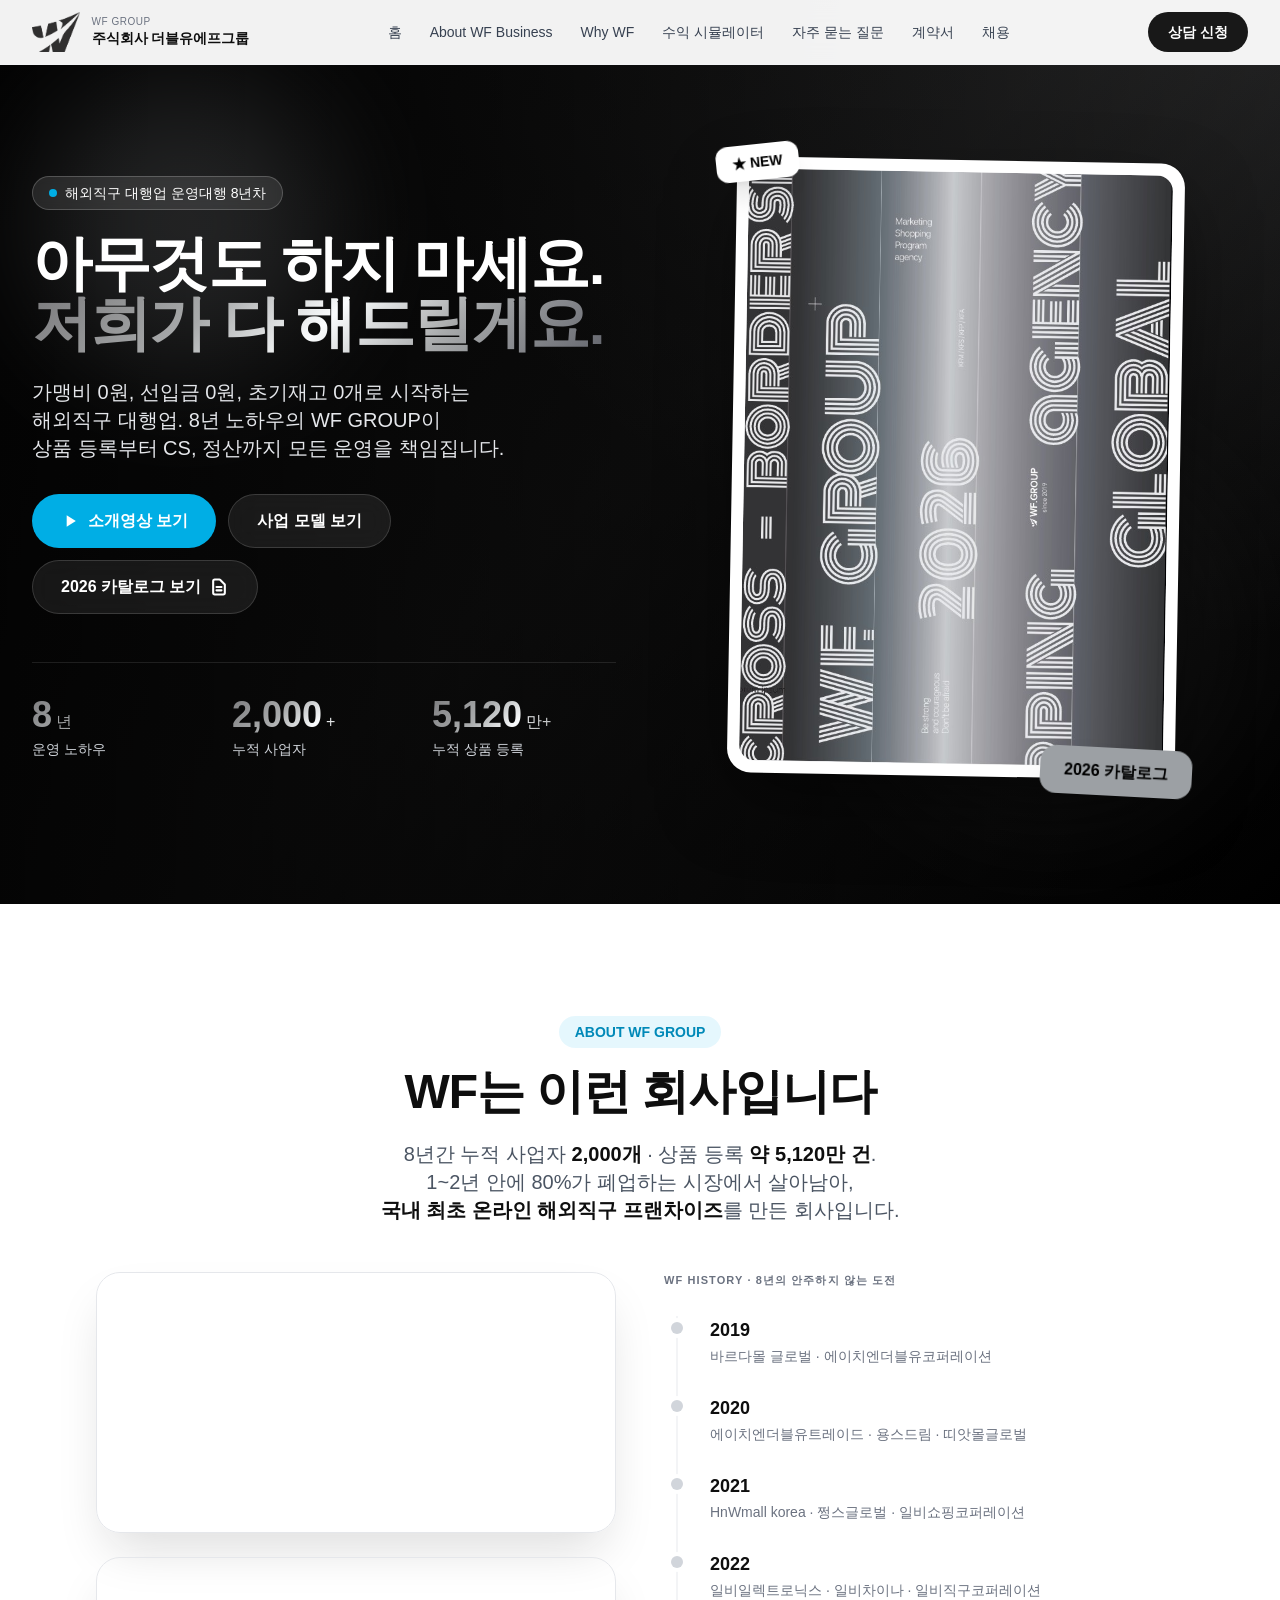
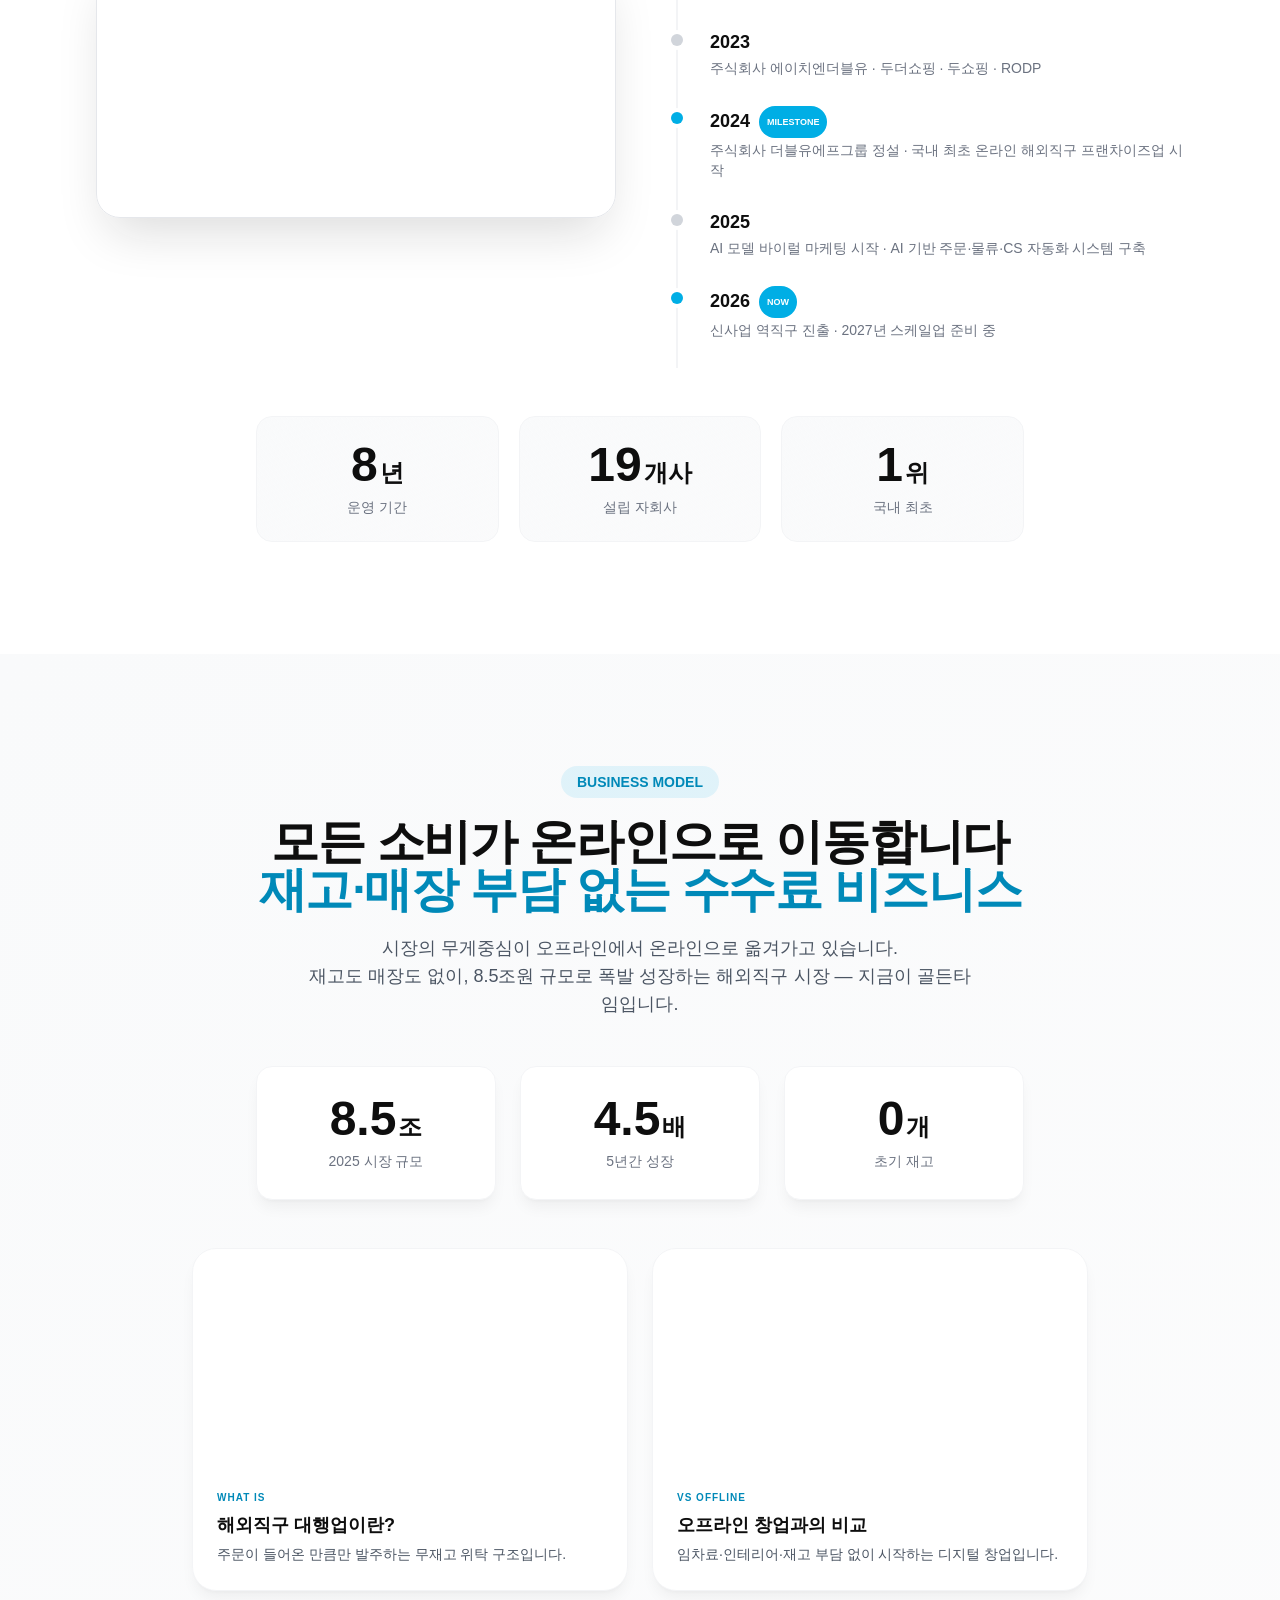
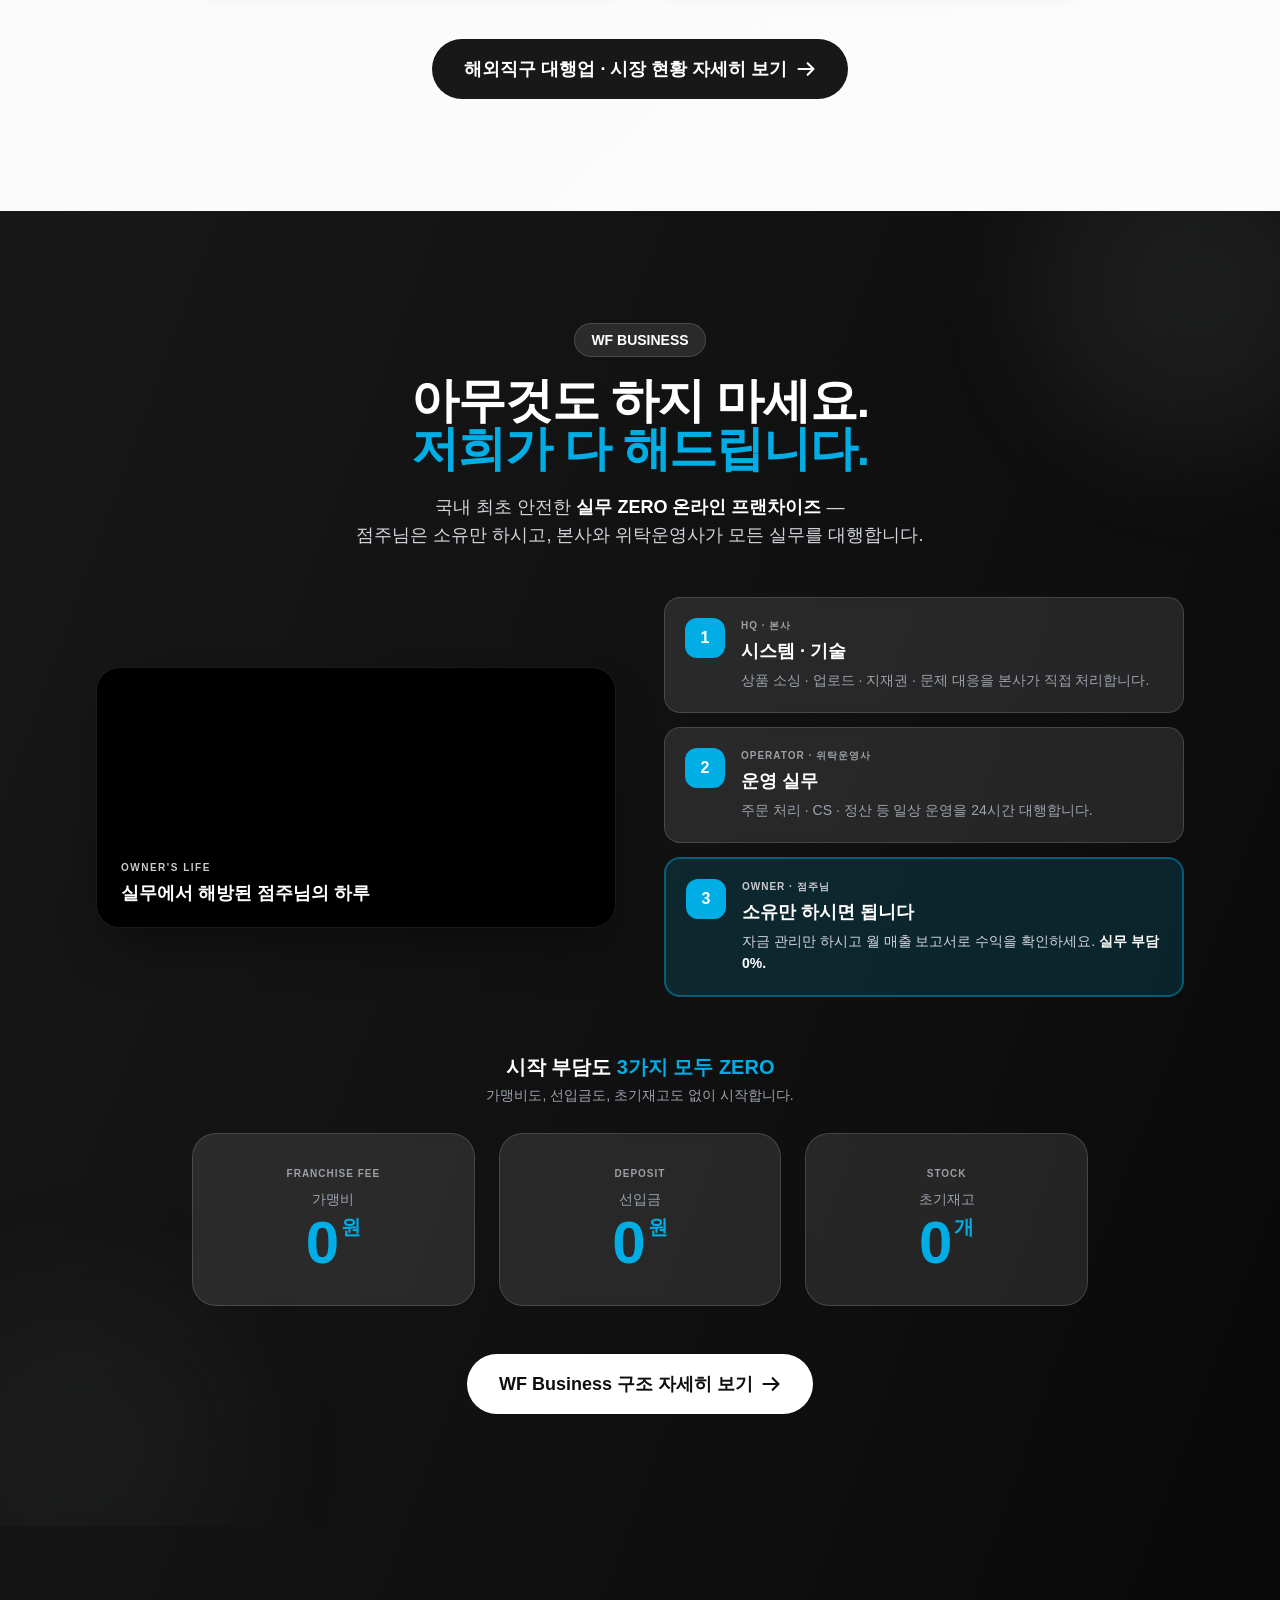
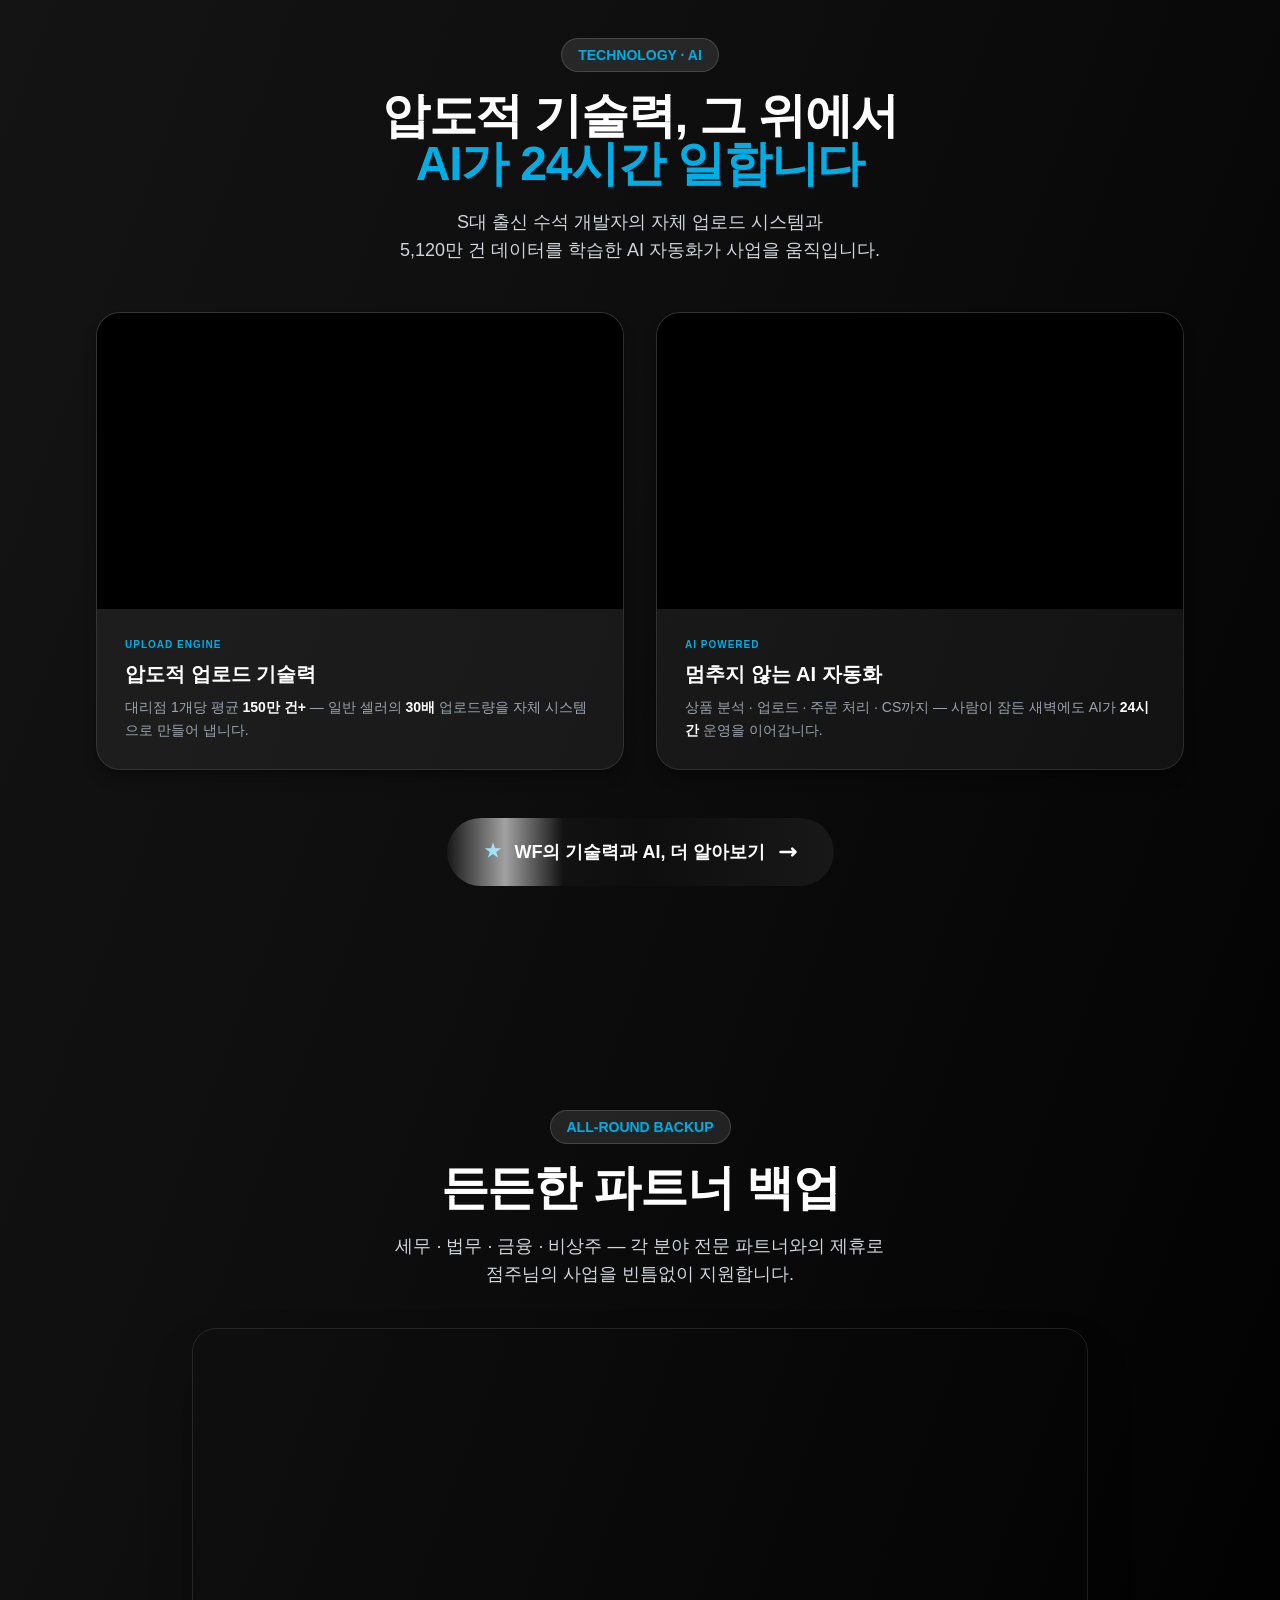
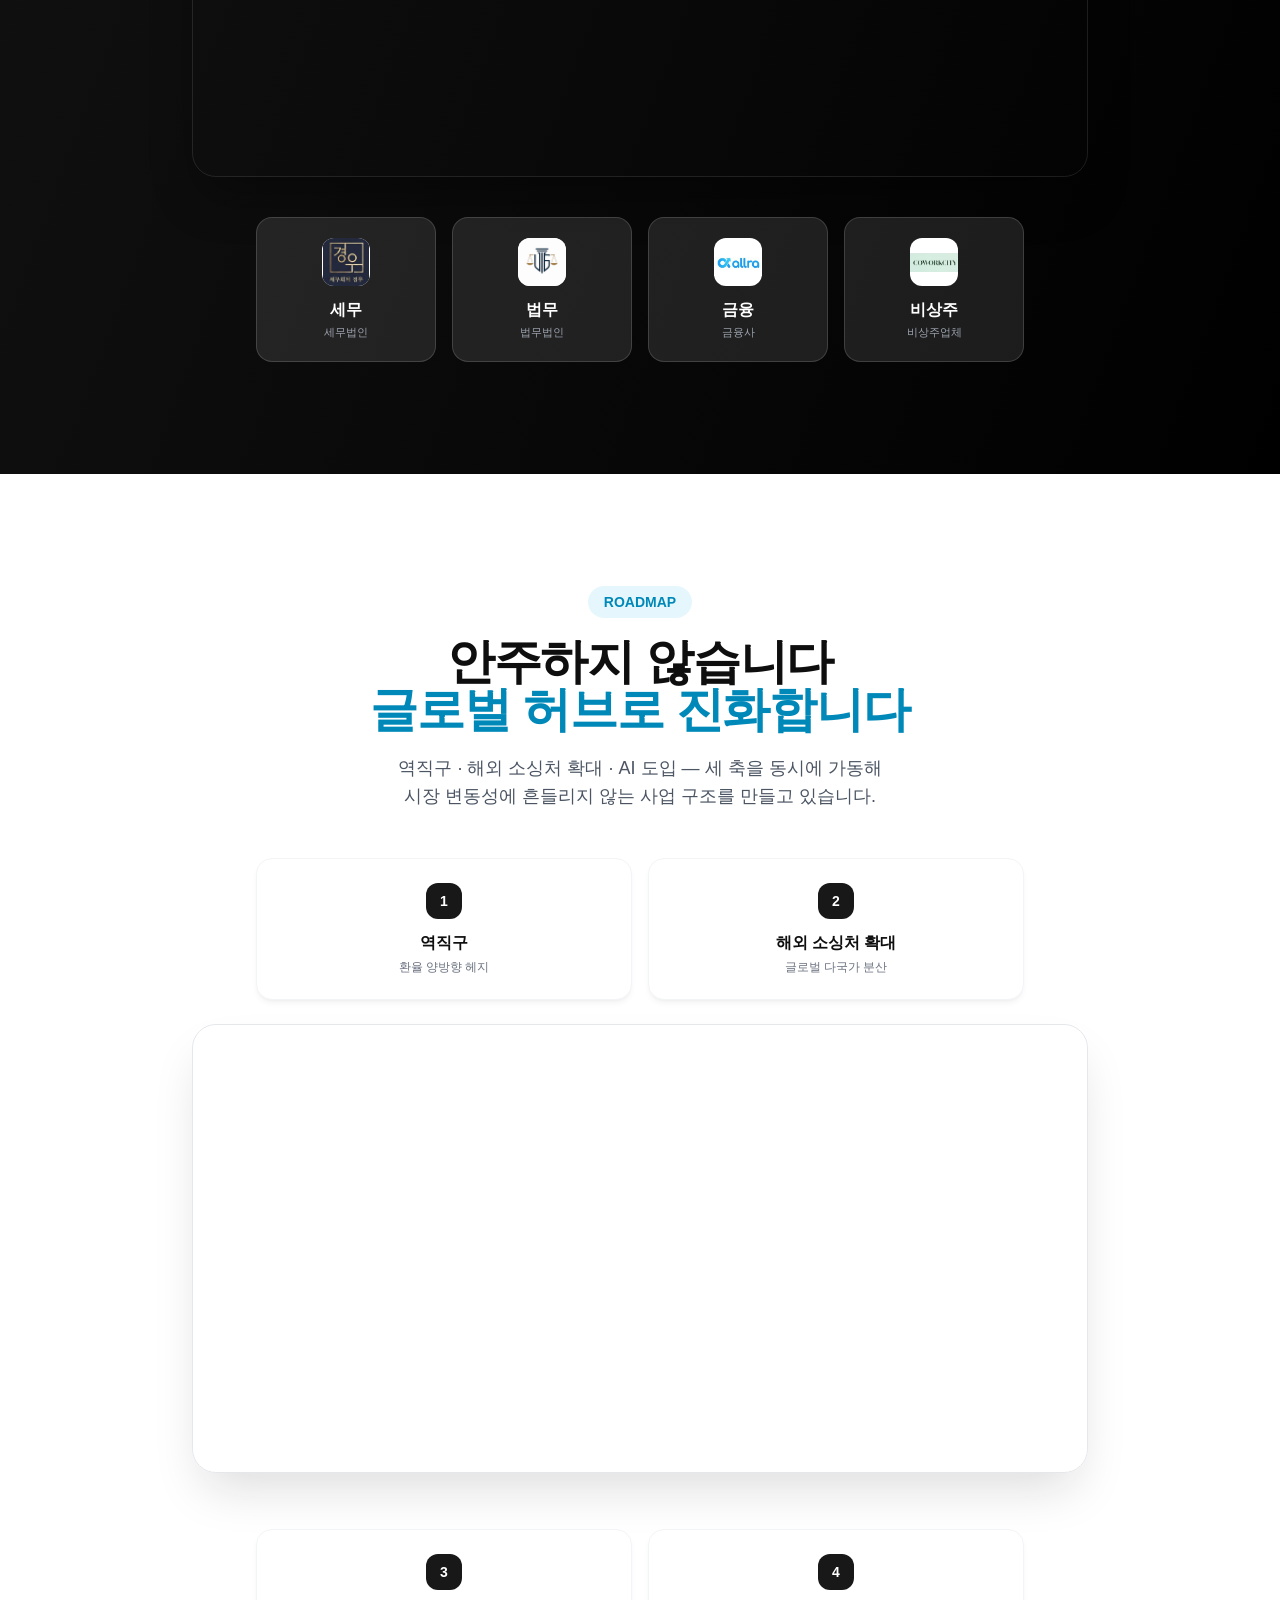
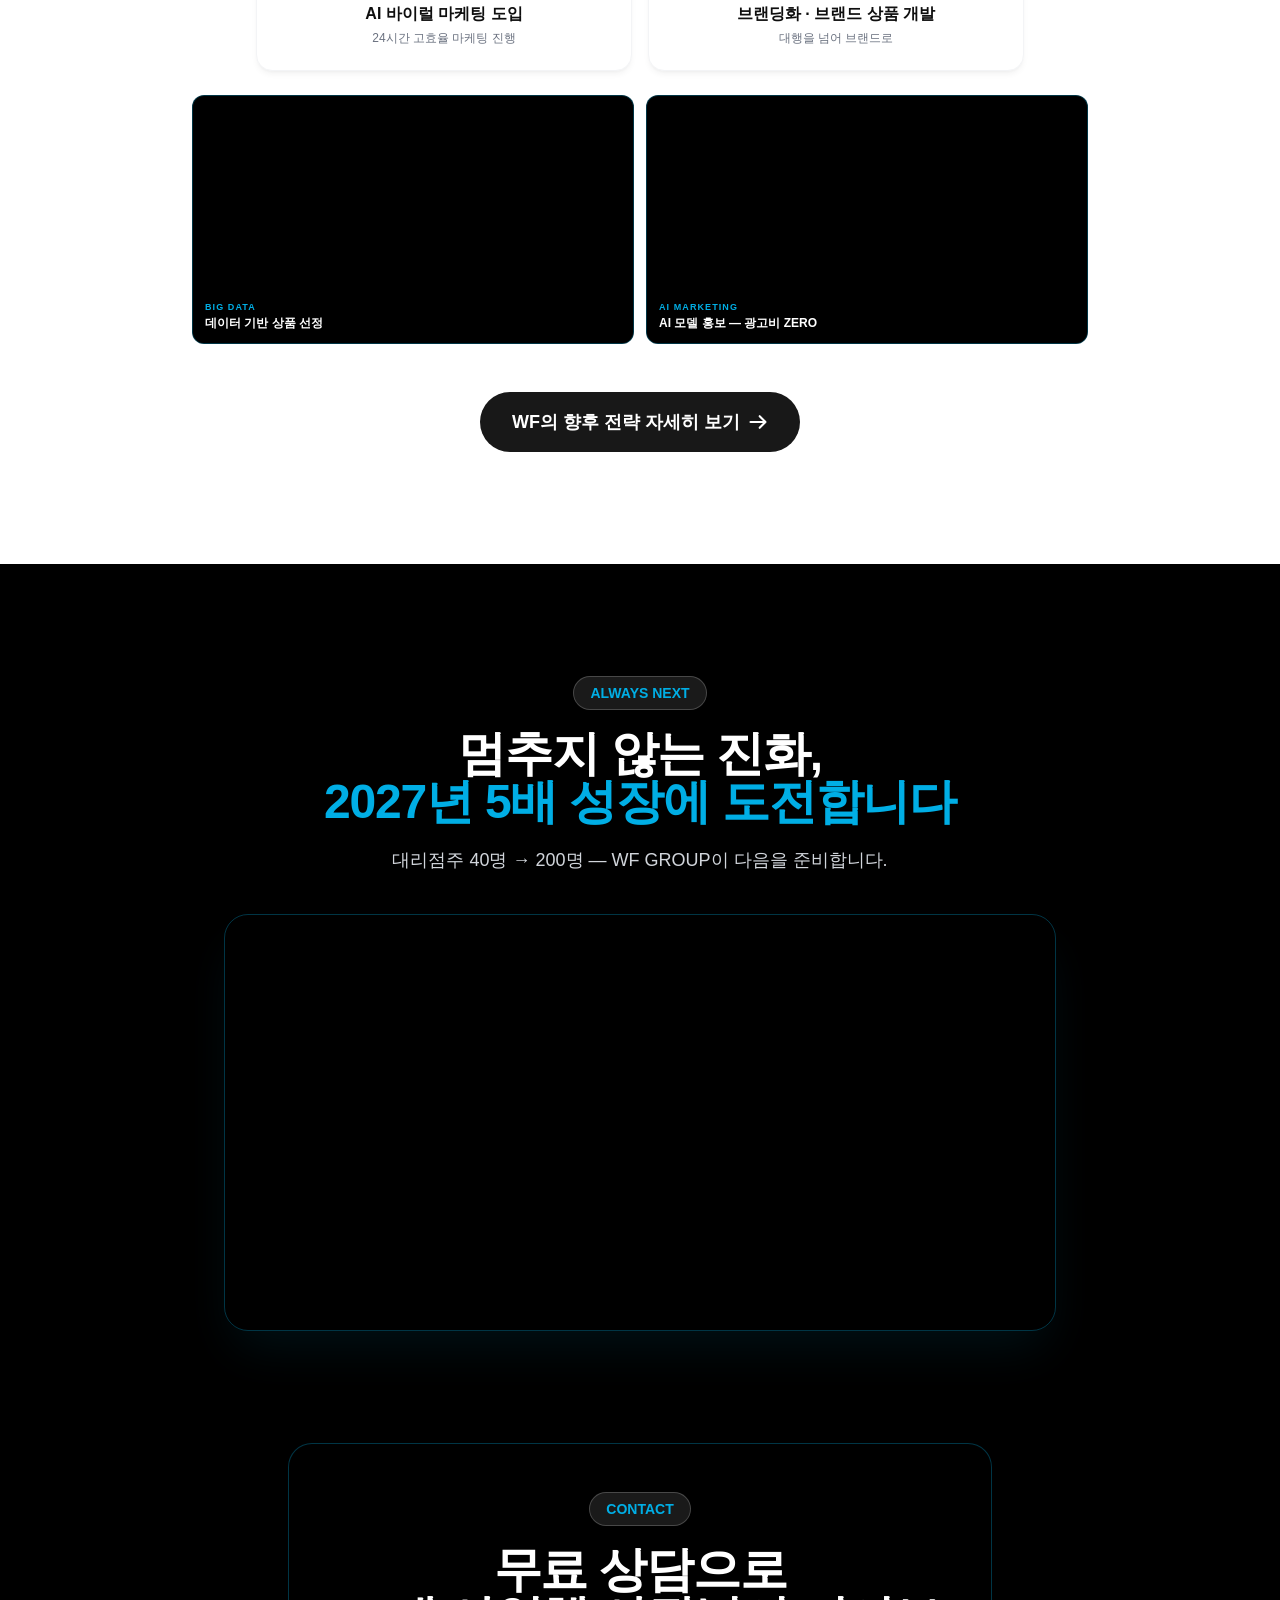
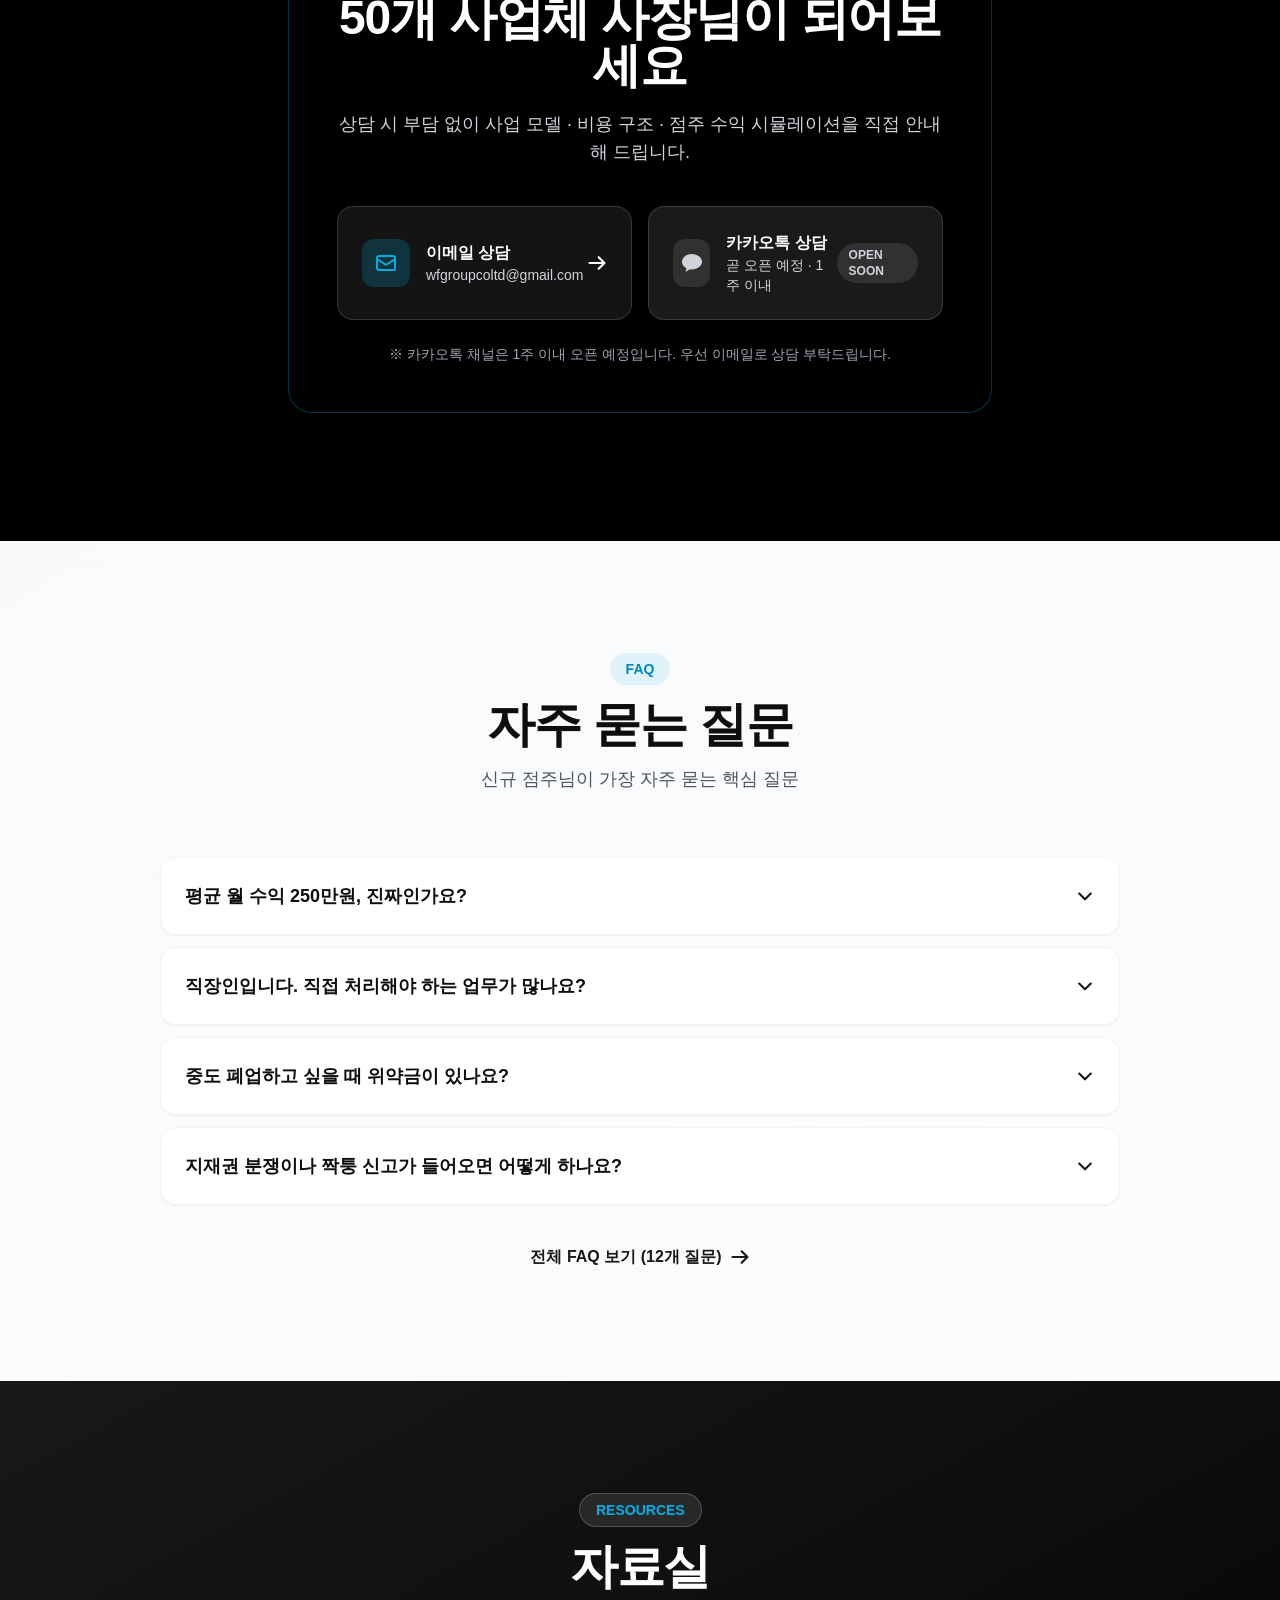
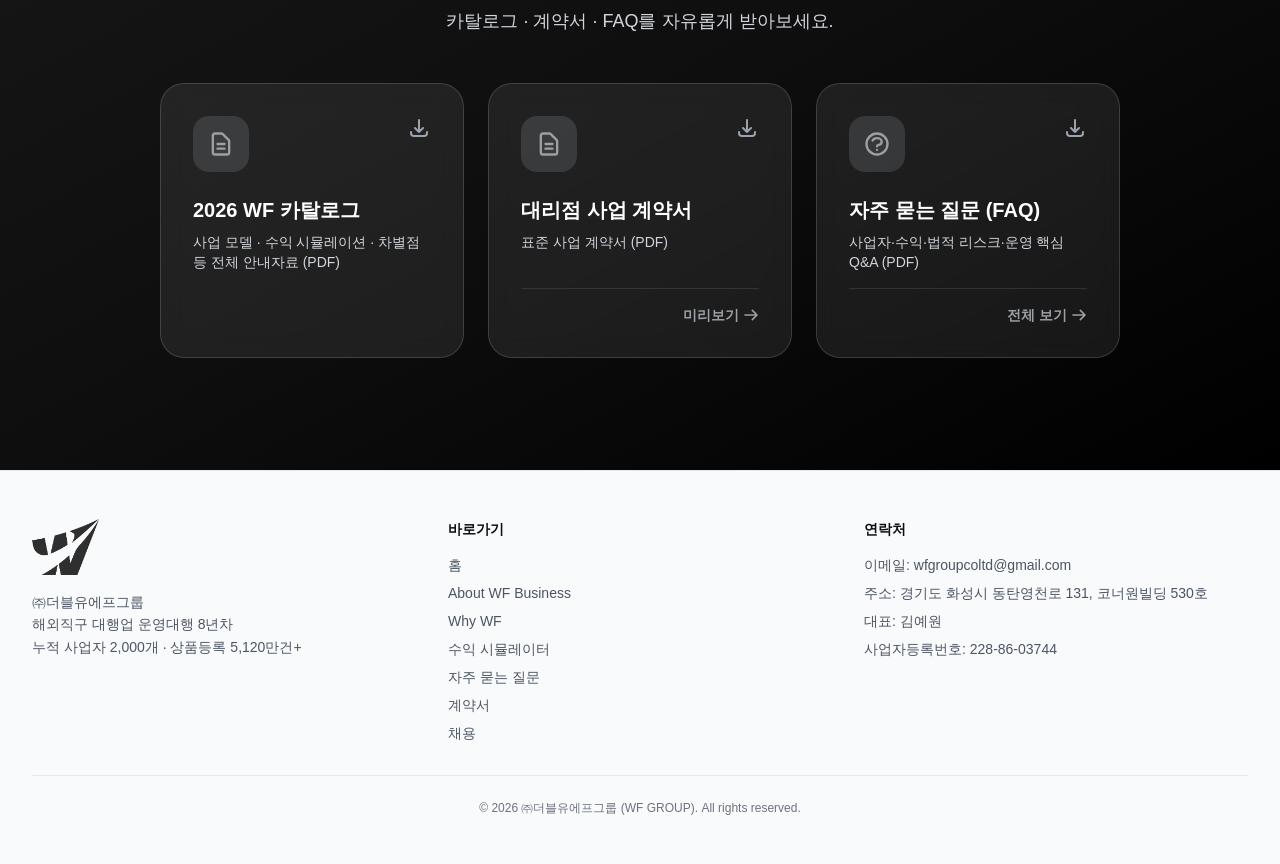
==== index.html @ 52502551 "123 1234551325" ====
<!DOCTYPE html>
<html lang="ko">
<head>
<meta charset="UTF-8" />
<meta name="viewport" content="width=device-width, initial-scale=1.0" />
<title>WF GROUP · 해외직구 대행업 운영대행 8년차</title>
<meta name="description" content="가맹비 0원, 선입금 0원으로 시작하는 50개 사업체 해외직구대행. 8년 노하우의 WF GROUP에서 모든 운영을 책임집니다." />
<link rel="icon" type="image/png" href="./assets/images/wf-symbol.png" />

<link rel="stylesheet" as="style" crossorigin href="https://cdn.jsdelivr.net/gh/orioncactus/pretendard@v1.3.9/dist/web/variable/pretendardvariable-dynamic-subset.min.css" />
<link rel="stylesheet" href="./assets/css/tw.css" />
<style>
  html { scroll-behavior: smooth; }
  body { font-family: 'Pretendard Variable', Pretendard, sans-serif; -webkit-font-smoothing: antialiased; }
  .hero-bg {
    background:
      radial-gradient(ellipse at top right, rgba(199, 201, 205, 0.15) 0%, transparent 50%),
      radial-gradient(ellipse at bottom left, rgba(48, 47, 47, 0.25) 0%, transparent 60%),
      linear-gradient(135deg, #0E0E0E 0%, #181818 50%, #000000 100%);
  }
  .gradient-text {
    background: linear-gradient(135deg,#7B7B7D 0%,#A8AAAB 30%,#FAFCFD 50%,#A8AAAB 70%,#5F6169 100%);
    -webkit-background-clip: text;
    -webkit-text-fill-color: transparent;
    background-clip: text;
  }
  .glass {
    background: rgba(255, 255, 255, 0.08);
    backdrop-filter: blur(12px);
    border: 1px solid rgba(255, 255, 255, 0.15);
  }
  .scroll-fade { opacity: 0; transform: translateY(30px); transition: all 0.8s ease-out; }
  .scroll-fade.visible { opacity: 1; transform: translateY(0); }
  .catalog-img {
    box-shadow: 0 20px 60px -15px rgba(0, 0, 0, 0.3);
    transition: transform 0.4s cubic-bezier(0.4, 0, 0.2, 1), box-shadow 0.4s ease;
  }
  .catalog-img:hover {
    transform: scale(1.03);
    box-shadow: 0 30px 80px -15px rgba(0, 0, 0, 0.45);
  }
  /* 일반 section 안 img 호버 확대 + 클릭 가능 표시 */
  section img:not(.no-zoom) {
    transition: transform 0.4s cubic-bezier(0.4, 0, 0.2, 1);
    cursor: zoom-in;
  }
  section img:not(.no-zoom):hover {
    transform: scale(1.04);
  }
  /* 2026 포인트 펄스 애니메이션 */
  @keyframes pulse-ring {
    0% { r: 14; stroke-opacity: 0.8; }
    100% { r: 38; stroke-opacity: 0; }
  }
  @keyframes pulse-dot {
    0%, 100% { opacity: 1; transform-origin: 788px 29px; }
    50% { opacity: 0.4; }
  }
  .pulse-ring { animation: pulse-ring 2s ease-out infinite; }
  .pulse-dot { animation: pulse-dot 1.6s ease-in-out infinite; transform-origin: center; transform-box: fill-box; }
  /* 펄스 글로우 효과 */
  @keyframes glow-pulse {
    0%, 100% { filter: drop-shadow(0 0 6px rgba(199, 201, 205, 0.6)); }
    50% { filter: drop-shadow(0 0 16px rgba(199, 201, 205, 1)); }
  }
  .pulse-glow { animation: glow-pulse 2s ease-in-out infinite; }
  /* CTA 번쩍번쩍 효과 */
  @keyframes cta-glow {
    0%, 100% { box-shadow: 0 0 20px rgba(0, 174, 229, 0.5), 0 0 40px rgba(0, 174, 229, 0.2); }
    50% { box-shadow: 0 0 35px rgba(0, 174, 229, 0.9), 0 0 70px rgba(0, 174, 229, 0.5), 0 0 100px rgba(0, 174, 229, 0.25); }
  }
  @keyframes cta-shimmer {
    0% { transform: translateX(-150%) skewX(-20deg); }
    100% { transform: translateX(250%) skewX(-20deg); }
  }
  .cta-sparkle { animation: cta-glow 2.2s ease-in-out infinite; position: relative; overflow: hidden; }
  .cta-sparkle::before {
    content: '';
    position: absolute;
    top: 0;
    left: 0;
    width: 30%;
    height: 100%;
    background: linear-gradient(90deg, transparent, rgba(255, 255, 255, 0.6), transparent);
    animation: cta-shimmer 3s ease-in-out infinite;
    pointer-events: none;
  }
  @keyframes star-twinkle {
    0%, 100% { opacity: 0.3; transform: scale(0.7); }
    50% { opacity: 1; transform: scale(1.2); }
  }
  .star-twinkle { animation: star-twinkle 1.4s ease-in-out infinite; }
  .star-twinkle.delay-1 { animation-delay: 0.4s; }
  .star-twinkle.delay-2 { animation-delay: 0.8s; }
</style>
<noscript><style>.scroll-fade { opacity: 1 !important; transform: none !important; }</style></noscript>
</head>

<body class="bg-white text-gray-900">

<!-- ============ 헤더 ============ -->
<header class="fixed top-0 left-0 right-0 z-50 bg-white/95 backdrop-blur-md border-b border-gray-100 transition-shadow" id="site-header">
  <nav class="max-w-7xl mx-auto px-6 lg:px-8 h-16 flex items-center justify-between">
    <a href="./index.html" class="flex items-center gap-3 group">
      <img src="./assets/images/wf-symbol.png" alt="WF GROUP" class="h-10" />
      <div class="hidden sm:flex flex-col leading-tight">
        <span class="text-[10px] text-gray-500 font-medium tracking-wider">WF GROUP</span>
        <span class="font-bold text-wfblack-dark text-sm">주식회사 더블유에프그룹</span>
      </div>
    </a>
    <ul class="hidden md:flex items-center gap-7 text-sm font-medium text-gray-700">
      <li><a href="./index.html" class="hover:text-wfblack transition-colors">홈</a></li>
      <li><a href="./business.html" class="hover:text-wfblack transition-colors">About WF Business</a></li>
      <li><a href="./strengths.html" class="hover:text-wfblack transition-colors">Why WF</a></li>
      <li><a href="./simulator.html" class="hover:text-wfblack transition-colors">수익 시뮬레이터</a></li>
          <li><a href="./faq.html" class="hover:text-wfblack transition-colors">자주 묻는 질문</a></li>
      <li><a href="./contract.html" class="hover:text-wfblack transition-colors">계약서</a></li>
      <li><a href="./careers.html" class="hover:text-wfblack">채용</a></li>
    </ul>
    <a href="#contact" class="hidden md:inline-flex items-center gap-2 bg-wfblack hover:bg-wfblack-dark text-white text-sm font-semibold px-5 py-2.5 rounded-full transition-all hover:shadow-lg hover:shadow-wfblack/30">상담 신청</a>
    <button class="md:hidden text-wfblack-dark" id="mobile-menu-btn" aria-label="메뉴">
      <svg class="w-6 h-6" fill="none" viewBox="0 0 24 24" stroke="currentColor" stroke-width="2"><path stroke-linecap="round" stroke-linejoin="round" d="M4 6h16M4 12h16M4 18h16"/></svg>
    </button>
  </nav>
  <div id="mobile-menu" class="hidden md:hidden bg-white border-t border-gray-100">
    <ul class="px-6 py-4 space-y-3 text-sm font-medium text-gray-700">
      <li><a href="./index.html" class="block py-2">홈</a></li>
      <li><a href="./business.html" class="block py-2">About WF Business</a></li>
      <li><a href="./strengths.html" class="block py-2">Why WF</a></li>
      <li><a href="./simulator.html" class="block py-2">수익 시뮬레이터</a></li>
          <li><a href="./faq.html" class="block py-2">자주 묻는 질문</a></li>
      <li><a href="./contract.html" class="block py-2">계약서</a></li>
      <li><a href="./careers.html" class="block py-2">채용</a></li>
      <li><a href="#contact" class="block py-2 text-wfblack font-semibold">상담 신청 →</a></li>
    </ul>
  </div>
</header>

<!-- ============ 라이트박스 (이미지 확대 모달) ============ -->
<div id="lightbox" class="hidden fixed inset-0 z-[100] bg-black/90 backdrop-blur-sm flex items-center justify-center p-4 cursor-zoom-out" aria-hidden="true">
  <button class="absolute top-6 right-6 text-white hover:text-wfsilver transition-colors p-2" aria-label="닫기" id="lightbox-close">
    <svg class="w-10 h-10" fill="none" viewBox="0 0 24 24" stroke="currentColor" stroke-width="2"><path stroke-linecap="round" stroke-linejoin="round" d="M6 18L18 6M6 6l12 12"/></svg>
  </button>
  <img id="lightbox-img" src="" alt="확대 이미지" class="max-w-full max-h-full rounded-2xl shadow-2xl object-contain cursor-default" onclick="event.stopPropagation();" />
  <p class="absolute bottom-6 left-1/2 -translate-x-1/2 text-white/60 text-sm">ESC 또는 빈 영역 클릭으로 닫기</p>
</div>

<!-- ============ 소개영상 모달 ============ -->
<div id="video-modal" class="hidden fixed inset-0 z-[110] bg-black/95 backdrop-blur-sm flex items-center justify-center p-4" aria-hidden="true">
  <button class="absolute top-6 right-6 text-white hover:text-wfcyan transition-colors p-2 z-10" aria-label="닫기" onclick="closeVideo()">
    <svg class="w-10 h-10" fill="none" viewBox="0 0 24 24" stroke="currentColor" stroke-width="2"><path stroke-linecap="round" stroke-linejoin="round" d="M6 18L18 6M6 6l12 12"/></svg>
  </button>
  <div class="w-full max-w-5xl">
    <video id="full-video" src="./assets/videos/wf-full.mp4" controls playsinline class="w-full rounded-2xl shadow-2xl bg-black"></video>
  </div>
</div>

<!-- ============ HERO ============ -->
<section class="hero-bg relative overflow-hidden pt-32 pb-20 lg:pt-40 lg:pb-32">
  <video src="./assets/videos/hero-loop.mp4" autoplay muted loop playsinline class="absolute inset-0 w-full h-full object-cover opacity-45"></video>
  <div class="absolute inset-0 bg-gradient-to-r from-black/85 via-black/55 to-black/25"></div>
  <div class="absolute inset-0 opacity-20">
    <div class="absolute top-20 left-10 w-72 h-72 bg-wfsilver rounded-full mix-blend-screen filter blur-3xl animate-pulse"></div>
    <div class="absolute bottom-20 right-10 w-96 h-96 bg-wfblack-light rounded-full mix-blend-screen filter blur-3xl animate-pulse" style="animation-delay: 2s;"></div>
  </div>
  <div class="relative max-w-7xl mx-auto px-6 lg:px-8 grid lg:grid-cols-2 gap-12 items-center">
    <div class="text-white">
      <div class="inline-flex items-center gap-2 bg-white/10 border border-white/20 backdrop-blur-sm rounded-full px-4 py-1.5 text-sm font-medium mb-6">
        <span class="w-2 h-2 bg-wfcyan rounded-full animate-pulse"></span>
        해외직구 대행업 운영대행 8년차
      </div>
      <h1 class="text-4xl sm:text-5xl lg:text-6xl font-extrabold leading-tight tracking-tight mb-6">
        <span class="block">아무것도 하지 마세요.</span>
        <span class="block gradient-text">저희가 다 해드릴게요.</span>
      </h1>
      <p class="text-lg lg:text-xl text-gray-200 leading-relaxed mb-8 max-w-xl">
        가맹비 0원, 선입금 0원, 초기재고 0개로 시작하는<br class="hidden sm:block" />
        해외직구 대행업. 8년 노하우의 WF GROUP이<br class="hidden sm:block" />
        상품 등록부터 CS, 정산까지 모든 운영을 책임집니다.
      </p>
      <div class="flex flex-wrap gap-3">
        <button type="button" onclick="openVideo()" class="inline-flex items-center gap-2 bg-wfcyan hover:bg-wfcyan-light text-white font-semibold px-7 py-3.5 rounded-full transition-all hover:shadow-xl hover:shadow-wfcyan/40 hover:-translate-y-0.5">
          <svg class="w-5 h-5" fill="currentColor" viewBox="0 0 24 24"><path d="M8 5v14l11-7z"/></svg>
          소개영상 보기
        </button>
        <a href="./business.html" class="inline-flex items-center gap-2 glass hover:bg-white/15 text-white font-semibold px-7 py-3.5 rounded-full transition-all">
          사업 모델 보기
        </a>
        <a href="./assets/files/WF-Catalog.pdf" target="_blank" rel="noopener" class="inline-flex items-center gap-2 glass hover:bg-white/15 text-white font-semibold px-7 py-3.5 rounded-full transition-all">
          2026 카탈로그 보기
          <svg class="w-5 h-5" fill="none" viewBox="0 0 24 24" stroke="currentColor" stroke-width="2.5"><path stroke-linecap="round" stroke-linejoin="round" d="M9 12h6m-6 4h6m2 5H7a2 2 0 01-2-2V5a2 2 0 012-2h5.586a1 1 0 01.707.293l5.414 5.414a1 1 0 01.293.707V19a2 2 0 01-2 2z"/></svg>
        </a>
      </div>
      <div class="grid grid-cols-3 gap-4 mt-12 pt-8 border-t border-white/10">
        <div>
          <div class="text-3xl lg:text-4xl font-extrabold gradient-text">8<span class="text-base font-medium text-gray-300 ml-1">년</span></div>
          <div class="text-sm text-gray-300 mt-1">운영 노하우</div>
        </div>
        <div>
          <div class="text-3xl lg:text-4xl font-extrabold gradient-text">2,000<span class="text-base font-medium text-gray-300 ml-1">+</span></div>
          <div class="text-sm text-gray-300 mt-1">누적 사업자</div>
        </div>
        <div>
          <div class="text-3xl lg:text-4xl font-extrabold gradient-text">5,120<span class="text-base font-medium text-gray-300 ml-1">만+</span></div>
          <div class="text-sm text-gray-300 mt-1">누적 상품 등록</div>
        </div>
      </div>
    </div>
    <div class="hidden lg:block">
      <div class="relative max-w-md mx-auto">
        <a href="./assets/files/WF-Catalog.pdf" download class="block bg-white rounded-3xl p-3 shadow-[0_30px_80px_-15px_rgba(0,0,0,0.6)] rotate-1 hover:rotate-0 transition-transform duration-500 group/cat">
          <img src="./assets/images/wf-cover.jpg" alt="WF GROUP 2026 카탈로그" class="no-zoom w-full rounded-2xl block" />
          <div class="absolute inset-3 rounded-2xl bg-wfblack/0 group-hover/cat:bg-wfblack/55 transition-all flex items-center justify-center opacity-0 group-hover/cat:opacity-100">
            <span class="inline-flex items-center gap-2 bg-wfcyan text-white font-bold px-5 py-3 rounded-full text-sm shadow-xl">
              <svg class="w-5 h-5" fill="none" viewBox="0 0 24 24" stroke="currentColor" stroke-width="2.5"><path stroke-linecap="round" stroke-linejoin="round" d="M4 16v1a3 3 0 003 3h10a3 3 0 003-3v-1m-4-4l-4 4m0 0l-4-4m4 4V4"/></svg>
              카탈로그 다운로드
            </span>
          </div>
        </a>
        <div class="absolute -bottom-5 -right-3 bg-wfsilver text-wfblack-darker px-6 py-3 rounded-2xl font-bold shadow-2xl rotate-3 z-10 pointer-events-none">2026 카탈로그</div>
        <div class="absolute -top-4 -left-4 bg-white text-wfblack-darker px-4 py-2 rounded-xl font-semibold text-sm shadow-xl -rotate-6 z-10">★ NEW</div>
      </div>
    </div>
  </div>
</section>


<!-- ============ WF는? (회사 요약) ============ -->
<section class="py-20 lg:py-28 bg-white">
  <div class="max-w-6xl mx-auto px-6 lg:px-8 text-center">
    <div class="scroll-fade">
      <div class="inline-block bg-wfcyan/10 text-wfcyan-dark font-semibold text-sm px-4 py-1.5 rounded-full mb-5">ABOUT WF GROUP</div>
      <h2 class="text-3xl lg:text-5xl font-extrabold text-wfblack-dark tracking-tight mb-6 leading-tight">WF는 이런 회사입니다</h2>
      <p class="text-gray-600 text-base lg:text-xl leading-relaxed max-w-3xl mx-auto mb-12">
        8년간 누적 사업자 <strong class="text-wfblack-dark">2,000개</strong> · 상품 등록 <strong class="text-wfblack-dark">약 5,120만 건</strong>.<br class="hidden sm:block"/>
        1~2년 안에 80%가 폐업하는 시장에서 살아남아,<br class="hidden sm:block"/>
        <strong class="text-wfblack-dark">국내 최초 온라인 해외직구 프랜차이즈</strong>를 만든 회사입니다.
      </p>
    </div>
    <div class="grid lg:grid-cols-2 gap-8 lg:gap-12 items-start mb-12">
      <div class="space-y-6 scroll-fade lg:sticky lg:top-24">
        <div class="rounded-3xl overflow-hidden border border-gray-200 shadow-2xl shadow-wfblack/15">
          <video src="./assets/videos/first-korea.mp4" autoplay muted loop playsinline class="w-full"></video>
        </div>
        <div class="rounded-3xl overflow-hidden border border-gray-200 shadow-2xl shadow-wfblack/15">
          <video src="./assets/videos/knowhow8y.mp4" autoplay muted loop playsinline class="w-full"></video>
        </div>
      </div>
      <div class="text-left scroll-fade">
        <div class="text-[11px] text-gray-500 font-bold tracking-widest mb-7">WF HISTORY · 8년의 안주하지 않는 도전</div>
        <div class="relative ml-3 border-l-2 border-gray-100">
        <div class="relative pl-8 pb-7">
          <div class="absolute -left-[7px] top-1.5 w-3 h-3 rounded-full bg-gray-300 ring-4 ring-white"></div>
          <div class="font-extrabold text-wfblack-dark text-base lg:text-lg">2019</div>
          <div class="text-gray-500 text-xs lg:text-sm mt-0.5 leading-relaxed">바르다몰 글로벌 · 에이치엔더블유코퍼레이션</div>
        </div>
        <div class="relative pl-8 pb-7">
          <div class="absolute -left-[7px] top-1.5 w-3 h-3 rounded-full bg-gray-300 ring-4 ring-white"></div>
          <div class="font-extrabold text-wfblack-dark text-base lg:text-lg">2020</div>
          <div class="text-gray-500 text-xs lg:text-sm mt-0.5 leading-relaxed">에이치엔더블유트레이드 · 용스드림 · 띠앗몰글로벌</div>
        </div>
        <div class="relative pl-8 pb-7">
          <div class="absolute -left-[7px] top-1.5 w-3 h-3 rounded-full bg-gray-300 ring-4 ring-white"></div>
          <div class="font-extrabold text-wfblack-dark text-base lg:text-lg">2021</div>
          <div class="text-gray-500 text-xs lg:text-sm mt-0.5 leading-relaxed">HnWmall korea · 쩡스글로벌 · 일비쇼핑코퍼레이션</div>
        </div>
        <div class="relative pl-8 pb-7">
          <div class="absolute -left-[7px] top-1.5 w-3 h-3 rounded-full bg-gray-300 ring-4 ring-white"></div>
          <div class="font-extrabold text-wfblack-dark text-base lg:text-lg">2022</div>
          <div class="text-gray-500 text-xs lg:text-sm mt-0.5 leading-relaxed">일비일렉트로닉스 · 일비차이나 · 일비직구코퍼레이션</div>
        </div>
        <div class="relative pl-8 pb-7">
          <div class="absolute -left-[7px] top-1.5 w-3 h-3 rounded-full bg-gray-300 ring-4 ring-white"></div>
          <div class="font-extrabold text-wfblack-dark text-base lg:text-lg">2023</div>
          <div class="text-gray-500 text-xs lg:text-sm mt-0.5 leading-relaxed">주식회사 에이치엔더블유 · 두더쇼핑 · 두쇼핑 · RODP</div>
        </div>
        <div class="relative pl-8 pb-7">
          <div class="absolute -left-[7px] top-1.5 w-3 h-3 rounded-full bg-wfcyan ring-4 ring-white"></div>
          <div class="font-extrabold text-wfblack-dark text-base lg:text-lg">2024 <span class="inline-block align-middle text-[9px] font-bold text-white bg-wfcyan rounded-full px-2 py-0.5 ml-1">MILESTONE</span></div>
          <div class="text-gray-500 text-xs lg:text-sm mt-0.5 leading-relaxed">주식회사 더블유에프그룹 정설 · 국내 최초 온라인 해외직구 프랜차이즈업 시작</div>
        </div>
        <div class="relative pl-8 pb-7">
          <div class="absolute -left-[7px] top-1.5 w-3 h-3 rounded-full bg-gray-300 ring-4 ring-white"></div>
          <div class="font-extrabold text-wfblack-dark text-base lg:text-lg">2025</div>
          <div class="text-gray-500 text-xs lg:text-sm mt-0.5 leading-relaxed">AI 모델 바이럴 마케팅 시작 · AI 기반 주문·물류·CS 자동화 시스템 구축</div>
        </div>
        <div class="relative pl-8 pb-7">
          <div class="absolute -left-[7px] top-1.5 w-3 h-3 rounded-full bg-wfcyan ring-4 ring-white"></div>
          <div class="font-extrabold text-wfblack-dark text-base lg:text-lg">2026 <span class="inline-block align-middle text-[9px] font-bold text-white bg-wfcyan rounded-full px-2 py-0.5 ml-1">NOW</span></div>
          <div class="text-gray-500 text-xs lg:text-sm mt-0.5 leading-relaxed">신사업 역직구 진출 · 2027년 스케일업 준비 중</div>
        </div>
        </div>
      </div>
    </div>

    <div class="grid grid-cols-3 gap-3 lg:gap-5 max-w-3xl mx-auto scroll-fade">
      <div class="bg-gradient-to-br from-gray-50 to-gray-100/40 rounded-2xl py-6 px-3 border border-gray-100">
        <div class="text-3xl lg:text-5xl font-extrabold text-wfblack-dark">8<span class="text-lg lg:text-2xl ml-0.5">년</span></div>
        <div class="text-[11px] lg:text-sm text-gray-500 mt-2">운영 기간</div>
      </div>
      <div class="bg-gradient-to-br from-gray-50 to-gray-100/40 rounded-2xl py-6 px-3 border border-gray-100">
        <div class="text-3xl lg:text-5xl font-extrabold text-wfblack-dark">19<span class="text-lg lg:text-2xl ml-0.5">개사</span></div>
        <div class="text-[11px] lg:text-sm text-gray-500 mt-2">설립 자회사</div>
      </div>
      <div class="bg-gradient-to-br from-gray-50 to-gray-100/40 rounded-2xl py-6 px-3 border border-gray-100">
        <div class="text-3xl lg:text-5xl font-extrabold text-wfblack-dark">1<span class="text-lg lg:text-2xl ml-0.5">위</span></div>
        <div class="text-[11px] lg:text-sm text-gray-500 mt-2">국내 최초</div>
      </div>
    </div>
  </div>
</section>


<!-- ============ 해외직구 대행업 (티저) ============ -->
<section class="py-20 lg:py-28 bg-gradient-to-br from-gray-50 to-gray-100/30">
  <div class="max-w-5xl mx-auto px-6 lg:px-8 text-center scroll-fade">
    <div class="inline-block bg-wfcyan/10 text-wfcyan-dark font-semibold text-sm px-4 py-1.5 rounded-full mb-5">BUSINESS MODEL</div>
    <h2 class="text-3xl lg:text-5xl font-extrabold text-wfblack-dark tracking-tight mb-5 leading-tight">
      모든 소비가 온라인으로 이동합니다<br/>
      <span class="text-wfcyan-dark">재고·매장 부담 없는 수수료 비즈니스</span>
    </h2>
    <p class="text-gray-600 text-base lg:text-lg leading-relaxed mb-12 max-w-2xl mx-auto">
      시장의 무게중심이 오프라인에서 온라인으로 옮겨가고 있습니다.<br class="hidden sm:block" />
      재고도 매장도 없이, 8.5조원 규모로 폭발 성장하는 해외직구 시장 — 지금이 골든타임입니다.
    </p>

    <div class="grid grid-cols-3 gap-3 lg:gap-6 max-w-3xl mx-auto mb-12">
      <div class="bg-white rounded-2xl py-7 px-3 border border-gray-100 shadow-lg shadow-wfblack/5">
        <div class="text-3xl lg:text-5xl font-extrabold text-wfblack-dark">8.5<span class="text-lg lg:text-2xl ml-0.5">조</span></div>
        <div class="text-[11px] lg:text-sm text-gray-500 mt-2">2025 시장 규모</div>
      </div>
      <div class="bg-white rounded-2xl py-7 px-3 border border-gray-100 shadow-lg shadow-wfblack/5">
        <div class="text-3xl lg:text-5xl font-extrabold text-wfblack-dark">4.5<span class="text-lg lg:text-2xl ml-0.5">배</span></div>
        <div class="text-[11px] lg:text-sm text-gray-500 mt-2">5년간 성장</div>
      </div>
      <div class="bg-white rounded-2xl py-7 px-3 border border-gray-100 shadow-lg shadow-wfblack/5">
        <div class="text-3xl lg:text-5xl font-extrabold text-wfblack-dark">0<span class="text-lg lg:text-2xl ml-0.5">개</span></div>
        <div class="text-[11px] lg:text-sm text-gray-500 mt-2">초기 재고</div>
      </div>
    </div>

    <div class="grid md:grid-cols-2 gap-4 lg:gap-6 max-w-4xl mx-auto mb-12 text-left">
      <div class="bg-white rounded-3xl overflow-hidden border border-gray-100 shadow-lg shadow-wfblack/5">
        <video src="./assets/videos/agency-def.mp4" autoplay muted loop playsinline class="w-full"></video>
        <div class="p-5 lg:p-6">
          <div class="text-[10px] text-wfcyan-dark font-bold tracking-widest mb-1.5">WHAT IS</div>
          <h3 class="font-extrabold text-wfblack-dark text-lg">해외직구 대행업이란?</h3>
          <p class="text-gray-600 text-sm leading-relaxed mt-1">주문이 들어온 만큼만 발주하는 무재고 위탁 구조입니다.</p>
        </div>
      </div>
      <div class="bg-white rounded-3xl overflow-hidden border border-gray-100 shadow-lg shadow-wfblack/5">
        <video src="./assets/videos/vs-offline.mp4" autoplay muted loop playsinline class="w-full"></video>
        <div class="p-5 lg:p-6">
          <div class="text-[10px] text-wfcyan-dark font-bold tracking-widest mb-1.5">VS OFFLINE</div>
          <h3 class="font-extrabold text-wfblack-dark text-lg">오프라인 창업과의 비교</h3>
          <p class="text-gray-600 text-sm leading-relaxed mt-1">임차료·인테리어·재고 부담 없이 시작하는 디지털 창업입니다.</p>
        </div>
      </div>
    </div>

    <a href="./business.html#industry" class="inline-flex items-center gap-2 bg-wfblack hover:bg-wfblack-dark text-white font-bold px-8 py-4 rounded-full text-base lg:text-lg transition-all hover:-translate-y-0.5 hover:shadow-xl">
      해외직구 대행업 · 시장 현황 자세히 보기
      <svg class="w-5 h-5" fill="none" viewBox="0 0 24 24" stroke="currentColor" stroke-width="2.5"><path stroke-linecap="round" stroke-linejoin="round" d="M14 5l7 7m0 0l-7 7m7-7H3"/></svg>
    </a>
  </div>
</section>


<div class="bg-gradient-to-br from-wfblack via-wfblack-dark to-wfblack-darker">
<!-- ============ WF BUSINESS (티저) ============ -->
<section class="py-20 lg:py-28 text-white relative overflow-hidden">
  <div class="absolute -top-20 -right-20 w-80 h-80 bg-wfsilver rounded-full opacity-10 blur-3xl"></div>
  <div class="absolute -bottom-20 -left-20 w-80 h-80 bg-wfsilver-dark rounded-full opacity-10 blur-3xl"></div>
  <div class="relative max-w-6xl mx-auto px-6 lg:px-8">
    <div class="text-center mb-12 scroll-fade">
      <div class="inline-block bg-white/10 border border-white/15 text-white font-semibold text-sm px-4 py-1.5 rounded-full mb-5">WF BUSINESS</div>
      <h2 class="text-3xl lg:text-5xl font-extrabold tracking-tight mb-5 leading-tight">
        아무것도 하지 마세요.<br/>
        <span class="text-wfcyan">저희가 다 해드립니다.</span>
      </h2>
      <p class="text-gray-300 text-base lg:text-lg leading-relaxed max-w-2xl mx-auto">
        국내 최초 안전한 <strong class="text-white">실무 ZERO 온라인 프랜차이즈</strong> —<br class="hidden sm:block"/>
        점주님은 소유만 하시고, 본사와 위탁운영사가 모든 실무를 대행합니다.
      </p>
    </div>
    <div class="grid lg:grid-cols-2 gap-8 lg:gap-12 items-center mb-14">
      <div class="scroll-fade">
        <div class="rounded-3xl overflow-hidden shadow-2xl shadow-black/40 border border-white/10 relative bg-wfblack-darker">
          <video src="./assets/videos/life-zero.mp4" autoplay muted loop playsinline class="w-full h-auto block"></video>
          <div class="absolute inset-x-0 bottom-0 bg-gradient-to-t from-black/85 via-black/35 to-transparent px-6 pt-12 pb-5">
            <div class="text-[10px] font-bold text-wfsilver-light tracking-[0.15em] mb-1">OWNER'S LIFE</div>
            <div class="text-base lg:text-lg font-extrabold text-white leading-snug">실무에서 해방된 점주님의 하루</div>
          </div>
        </div>
      </div>
      <div class="space-y-3.5 scroll-fade">
        <div class="bg-white/10 backdrop-blur-sm border border-white/15 rounded-2xl p-5 flex gap-4 items-start">
          <div class="bg-wfcyan text-white w-10 h-10 rounded-xl flex items-center justify-center font-extrabold flex-shrink-0">1</div>
          <div>
            <div class="text-[10px] text-wfsilver font-bold tracking-widest mb-1">HQ · 본사</div>
            <h3 class="font-extrabold text-white text-lg mb-1">시스템 · 기술</h3>
            <p class="text-gray-400 text-sm leading-relaxed">상품 소싱 · 업로드 · 지재권 · 문제 대응을 본사가 직접 처리합니다.</p>
          </div>
        </div>
        <div class="bg-white/10 backdrop-blur-sm border border-white/15 rounded-2xl p-5 flex gap-4 items-start">
          <div class="bg-wfcyan text-white w-10 h-10 rounded-xl flex items-center justify-center font-extrabold flex-shrink-0">2</div>
          <div>
            <div class="text-[10px] text-wfsilver font-bold tracking-widest mb-1">OPERATOR · 위탁운영사</div>
            <h3 class="font-extrabold text-white text-lg mb-1">운영 실무</h3>
            <p class="text-gray-400 text-sm leading-relaxed">주문 처리 · CS · 정산 등 일상 운영을 24시간 대행합니다.</p>
          </div>
        </div>
        <div class="bg-wfcyan/15 border-2 border-wfcyan/40 rounded-2xl p-5 flex gap-4 items-start">
          <div class="bg-wfcyan text-white w-10 h-10 rounded-xl flex items-center justify-center font-extrabold flex-shrink-0">3</div>
          <div>
            <div class="text-[10px] text-wfsilver-light font-bold tracking-widest mb-1">OWNER · 점주님</div>
            <h3 class="font-extrabold text-white text-lg mb-1">소유만 하시면 됩니다</h3>
            <p class="text-gray-300 text-sm leading-relaxed">자금 관리만 하시고 월 매출 보고서로 수익을 확인하세요. <strong class="text-white">실무 부담 0%.</strong></p>
          </div>
        </div>
      </div>
    </div>
    <div class="scroll-fade">
      <p class="text-center text-white font-bold text-lg lg:text-xl mb-1">시작 부담도 <span class="text-wfcyan">3가지 모두 ZERO</span></p>
      <p class="text-center text-gray-400 text-sm mb-7">가맹비도, 선입금도, 초기재고도 없이 시작합니다.</p>
      <div class="grid grid-cols-1 sm:grid-cols-3 gap-4 lg:gap-6 max-w-4xl mx-auto mb-12">
        <div class="bg-white/10 backdrop-blur-sm border border-white/15 rounded-3xl p-7 lg:p-8 text-center">
          <div class="text-[10px] text-wfsilver font-bold tracking-widest mb-2">FRANCHISE FEE</div>
          <div class="text-sm text-gray-400 mb-1">가맹비</div>
          <div class="text-5xl lg:text-6xl font-black text-wfcyan leading-none">0<span class="text-xl font-bold align-top ml-0.5">원</span></div>
        </div>
        <div class="bg-white/10 backdrop-blur-sm border border-white/15 rounded-3xl p-7 lg:p-8 text-center">
          <div class="text-[10px] text-wfsilver font-bold tracking-widest mb-2">DEPOSIT</div>
          <div class="text-sm text-gray-400 mb-1">선입금</div>
          <div class="text-5xl lg:text-6xl font-black text-wfcyan leading-none">0<span class="text-xl font-bold align-top ml-0.5">원</span></div>
        </div>
        <div class="bg-white/10 backdrop-blur-sm border border-white/15 rounded-3xl p-7 lg:p-8 text-center">
          <div class="text-[10px] text-wfsilver font-bold tracking-widest mb-2">STOCK</div>
          <div class="text-sm text-gray-400 mb-1">초기재고</div>
          <div class="text-5xl lg:text-6xl font-black text-wfcyan leading-none">0<span class="text-xl font-bold align-top ml-0.5">개</span></div>
        </div>
      </div>
    </div>
    <div class="text-center scroll-fade">
      <a href="./business.html#business-model" class="inline-flex items-center gap-2 bg-white text-wfblack-dark hover:bg-wfsilver-light font-bold px-8 py-4 rounded-full text-base lg:text-lg transition-all hover:-translate-y-0.5 hover:shadow-xl">
        WF Business 구조 자세히 보기
        <svg class="w-5 h-5" fill="none" viewBox="0 0 24 24" stroke="currentColor" stroke-width="2.5"><path stroke-linecap="round" stroke-linejoin="round" d="M14 5l7 7m0 0l-7 7m7-7H3"/></svg>
      </a>
    </div>
  </div>
</section>


<!-- ============ 압도적 기술력 · AI ============ -->
<section class="py-20 lg:py-28 text-white relative overflow-hidden">
  <div class="max-w-6xl mx-auto px-6 lg:px-8">
    <div class="text-center mb-12 scroll-fade">
      <div class="inline-block bg-white/10 border border-white/15 text-wfcyan font-semibold text-sm px-4 py-1.5 rounded-full mb-5">TECHNOLOGY · AI</div>
      <h2 class="text-3xl lg:text-5xl font-extrabold tracking-tight mb-5 leading-tight">
        압도적 기술력, 그 위에서<br/>
        <span class="text-wfcyan">AI가 24시간 일합니다</span>
      </h2>
      <p class="text-gray-300 text-base lg:text-lg leading-relaxed max-w-2xl mx-auto">
        S대 출신 수석 개발자의 자체 업로드 시스템과<br class="hidden sm:block"/>
        5,120만 건 데이터를 학습한 AI 자동화가 사업을 움직입니다.
      </p>
    </div>
    <div class="grid md:grid-cols-2 gap-6 lg:gap-8">
      <div class="bg-white/5 rounded-3xl overflow-hidden border border-white/10 shadow-lg shadow-black/30 scroll-fade">
        <div class="relative aspect-video bg-wfblack-darker">
          <video src="./assets/videos/upload-engine.mp4" autoplay muted loop playsinline class="absolute inset-0 w-full h-full object-cover"></video>
        </div>
        <div class="p-6 lg:p-7">
          <div class="text-[10px] text-wfcyan font-bold tracking-widest mb-2">UPLOAD ENGINE</div>
          <h3 class="text-xl font-extrabold text-white mb-2">압도적 업로드 기술력</h3>
          <p class="text-gray-400 text-sm leading-relaxed">대리점 1개당 평균 <strong class="text-white">150만 건+</strong> — 일반 셀러의 <strong class="text-white">30배</strong> 업로드량을 자체 시스템으로 만들어 냅니다.</p>
        </div>
      </div>
      <div class="bg-white/5 rounded-3xl overflow-hidden border border-white/10 shadow-lg shadow-black/30 scroll-fade">
        <div class="relative aspect-video bg-wfblack-darker">
          <video src="./assets/videos/ai-automation.mp4" autoplay muted loop playsinline class="absolute inset-0 w-full h-full object-cover"></video>
        </div>
        <div class="p-6 lg:p-7">
          <div class="text-[10px] text-wfcyan font-bold tracking-widest mb-2">AI POWERED</div>
          <h3 class="text-xl font-extrabold text-white mb-2">멈추지 않는 AI 자동화</h3>
          <p class="text-gray-400 text-sm leading-relaxed">상품 분석 · 업로드 · 주문 처리 · CS까지 — 사람이 잠든 새벽에도 AI가 <strong class="text-white">24시간</strong> 운영을 이어갑니다.</p>
        </div>
      </div>
    </div>
    <div class="text-center mt-12 scroll-fade">
      <a href="./strengths.html" class="cta-sparkle inline-flex items-center gap-3 bg-gradient-to-r from-wfblack via-wfblack-dark to-wfblack text-white font-extrabold px-9 py-5 rounded-full text-base lg:text-lg group/btn relative z-10 hover:-translate-y-0.5 transition-transform">
        <svg class="w-5 h-5 star-twinkle text-wfcyan-light" fill="currentColor" viewBox="0 0 24 24"><path d="M12 0l2.39 7.39H22l-6.18 4.49L18.21 19 12 14.51 5.79 19l2.39-7.12L2 7.39h7.61z"/></svg>
        <span class="relative z-10">WF의 기술력과 AI, 더 알아보기</span>
        <svg class="w-5 h-5 relative z-10 transition-transform group-hover/btn:translate-x-1" fill="none" viewBox="0 0 24 24" stroke="currentColor" stroke-width="3"><path stroke-linecap="round" stroke-linejoin="round" d="M17 8l4 4m0 0l-4 4m4-4H3"/></svg>
      </a>
    </div>
  </div>
</section>


<!-- ============ 파트너 백업 ============ -->
<section class="py-20 lg:py-28 text-white relative overflow-hidden">
  <div class="max-w-5xl mx-auto px-6 lg:px-8 text-center">
    <div class="scroll-fade">
      <div class="inline-block bg-white/10 border border-white/15 text-wfcyan font-semibold text-sm px-4 py-1.5 rounded-full mb-5">ALL-ROUND BACKUP</div>
      <h2 class="text-3xl lg:text-5xl font-extrabold tracking-tight mb-5 leading-tight">
        든든한 파트너 백업
      </h2>
      <p class="text-gray-300 text-base lg:text-lg leading-relaxed mb-10 max-w-2xl mx-auto">
        세무 · 법무 · 금융 · 비상주 — 각 분야 전문 파트너와의 제휴로<br class="hidden sm:block"/>
        점주님의 사업을 빈틈없이 지원합니다.
      </p>
    </div>

    <div class="max-w-4xl mx-auto mb-10 rounded-3xl overflow-hidden border border-white/10 shadow-2xl shadow-black/40 scroll-fade">
      <video src="./assets/videos/backup.mp4" autoplay muted loop playsinline class="w-full"></video>
    </div>

    <div class="grid grid-cols-2 md:grid-cols-4 gap-3 lg:gap-4 max-w-3xl mx-auto scroll-fade">
      <div class="bg-white/10 border border-white/15 rounded-2xl px-3 py-5 flex flex-col items-center">
        <div class="w-12 h-12 rounded-xl overflow-hidden mb-3 bg-white flex items-center justify-center p-1">
          <img src="./assets/images/partner-tax-kyungwoo.jpg" alt="세무법인" class="max-w-full max-h-full object-contain" />
        </div>
        <div class="font-bold text-white text-sm lg:text-base">세무</div>
        <div class="text-gray-400 text-[11px] mt-0.5">세무법인</div>
      </div>
      <div class="bg-white/10 border border-white/15 rounded-2xl px-3 py-5 flex flex-col items-center">
        <div class="w-12 h-12 rounded-xl overflow-hidden mb-3 bg-white flex items-center justify-center p-1">
          <img src="./assets/images/partner-law.png" alt="법무법인" class="max-w-full max-h-full object-contain" />
        </div>
        <div class="font-bold text-white text-sm lg:text-base">법무</div>
        <div class="text-gray-400 text-[11px] mt-0.5">법무법인</div>
      </div>
      <div class="bg-white/10 border border-white/15 rounded-2xl px-3 py-5 flex flex-col items-center">
        <div class="w-12 h-12 rounded-xl overflow-hidden mb-3 bg-white flex items-center justify-center p-1">
          <img src="./assets/images/partner-finance-allra.jpg" alt="금융사" class="max-w-full max-h-full object-contain" />
        </div>
        <div class="font-bold text-white text-sm lg:text-base">금융</div>
        <div class="text-gray-400 text-[11px] mt-0.5">금융사</div>
      </div>
      <div class="bg-white/10 border border-white/15 rounded-2xl px-3 py-5 flex flex-col items-center">
        <div class="w-12 h-12 rounded-xl overflow-hidden mb-3 bg-white flex items-center justify-center p-1">
          <img src="./assets/images/partner-office-coworkcity.jpg" alt="비상주업체" class="max-w-full max-h-full object-contain" />
        </div>
        <div class="font-bold text-white text-sm lg:text-base">비상주</div>
        <div class="text-gray-400 text-[11px] mt-0.5">비상주업체</div>
      </div>
    </div>
  </div>
</section>


</div>

<!-- ============ 향후 비전 (티저) ============ -->
<section class="py-20 lg:py-28 bg-white">
  <div class="max-w-6xl mx-auto px-6 lg:px-8">
    <div class="text-center mb-12 scroll-fade">
      <div class="inline-block bg-wfcyan/10 text-wfcyan-dark font-semibold text-sm px-4 py-1.5 rounded-full mb-5">ROADMAP</div>
      <h2 class="text-3xl lg:text-5xl font-extrabold text-wfblack-dark tracking-tight mb-5 leading-tight">
        안주하지 않습니다<br/>
        <span class="text-wfcyan-dark">글로벌 허브로 진화합니다</span>
      </h2>
      <p class="text-gray-600 text-base lg:text-lg leading-relaxed max-w-2xl mx-auto">
        역직구 · 해외 소싱처 확대 · AI 도입 — 세 축을 동시에 가동해<br class="hidden sm:block"/>
        시장 변동성에 흔들리지 않는 사업 구조를 만들고 있습니다.
      </p>
    </div>

    <!-- 카드 1·2 (가로) -->
    <div class="grid grid-cols-2 gap-3 lg:gap-4 max-w-3xl mx-auto mb-6 scroll-fade">
      <div class="bg-white rounded-2xl border border-gray-100 shadow-md shadow-wfblack/5 px-3 py-6 text-center">
        <div class="bg-wfblack text-white w-9 h-9 rounded-xl flex items-center justify-center font-extrabold text-sm mx-auto mb-3">1</div>
        <div class="font-bold text-wfblack-dark text-sm lg:text-base leading-snug">역직구</div>
        <div class="text-gray-500 text-[11px] lg:text-xs mt-1">환율 양방향 헤지</div>
      </div>
      <div class="bg-white rounded-2xl border border-gray-100 shadow-md shadow-wfblack/5 px-3 py-6 text-center">
        <div class="bg-wfblack text-white w-9 h-9 rounded-xl flex items-center justify-center font-extrabold text-sm mx-auto mb-3">2</div>
        <div class="font-bold text-wfblack-dark text-sm lg:text-base leading-snug">해외 소싱처 확대</div>
        <div class="text-gray-500 text-[11px] lg:text-xs mt-1">글로벌 다국가 분산</div>
      </div>
    </div>

    <!-- 글로벌 허브 통합 영상 -->
    <div class="max-w-4xl mx-auto mb-14 rounded-3xl overflow-hidden border border-gray-200 shadow-2xl shadow-wfblack/15 scroll-fade">
      <video src="./assets/videos/global-hub.mp4" autoplay muted loop playsinline class="w-full"></video>
    </div>

    <!-- 카드 3·4 (가로) -->
    <div class="grid grid-cols-2 gap-3 lg:gap-4 max-w-3xl mx-auto mb-6 scroll-fade">
      <div class="bg-white rounded-2xl border border-gray-100 shadow-md shadow-wfblack/5 px-3 py-6 text-center">
        <div class="bg-wfblack text-white w-9 h-9 rounded-xl flex items-center justify-center font-extrabold text-sm mx-auto mb-3">3</div>
        <div class="font-bold text-wfblack-dark text-sm lg:text-base leading-snug">AI 바이럴 마케팅 도입</div>
        <div class="text-gray-500 text-[11px] lg:text-xs mt-1">24시간 고효율 마케팅 진행</div>
      </div>
      <div class="bg-white rounded-2xl border border-gray-100 shadow-md shadow-wfblack/5 px-3 py-6 text-center">
        <div class="bg-wfblack text-white w-9 h-9 rounded-xl flex items-center justify-center font-extrabold text-sm mx-auto mb-3">4</div>
        <div class="font-bold text-wfblack-dark text-sm lg:text-base leading-snug">브랜딩화 · 브랜드 상품 개발</div>
        <div class="text-gray-500 text-[11px] lg:text-xs mt-1">대행을 넘어 브랜드로</div>
      </div>
    </div>

    <!-- 데이터 × AI 영상 2종 (가로) -->
    <div class="max-w-4xl mx-auto mb-12 scroll-fade">
      <div class="grid grid-cols-2 gap-3">
        <div class="aspect-video rounded-xl overflow-hidden relative border border-wfcyan/30 bg-wfblack-darker">
          <video src="./assets/videos/hub-data.mp4" autoplay muted loop playsinline class="w-full h-full object-cover"></video>
          <div class="absolute inset-x-0 bottom-0 bg-gradient-to-t from-black/85 via-black/45 to-transparent px-3 pt-8 pb-3 pointer-events-none">
            <div class="text-[9px] font-bold text-wfcyan tracking-[0.12em] leading-none mb-1">BIG DATA</div>
            <div class="text-xs font-extrabold text-white leading-tight">데이터 기반 상품 선정</div>
          </div>
        </div>
        <div class="aspect-video rounded-xl overflow-hidden relative border border-wfcyan/30 bg-wfblack-darker">
          <video src="./assets/videos/hub-ai.mp4" autoplay muted loop playsinline class="w-full h-full object-cover"></video>
          <div class="absolute inset-x-0 bottom-0 bg-gradient-to-t from-black/85 via-black/45 to-transparent px-3 pt-8 pb-3 pointer-events-none">
            <div class="text-[9px] font-bold text-wfcyan tracking-[0.12em] leading-none mb-1">AI MARKETING</div>
            <div class="text-xs font-extrabold text-white leading-tight">AI 모델 홍보 — 광고비 ZERO</div>
          </div>
        </div>
      </div>
    </div>

    <div class="text-center scroll-fade">
      <a href="./business.html#roadmap" class="inline-flex items-center gap-2 bg-wfblack hover:bg-wfblack-dark text-white font-bold px-8 py-4 rounded-full text-base lg:text-lg transition-all hover:-translate-y-0.5 hover:shadow-xl">
        WF의 향후 전략 자세히 보기
        <svg class="w-5 h-5" fill="none" viewBox="0 0 24 24" stroke="currentColor" stroke-width="2.5"><path stroke-linecap="round" stroke-linejoin="round" d="M14 5l7 7m0 0l-7 7m7-7H3"/></svg>
      </a>
    </div>
  </div>
</section>


<!-- ============ ALWAYS NEXT + CONTACT (아웃트로 영상 배경) ============ -->
<div class="relative overflow-hidden bg-wfblack-darker">
  <video src="./assets/videos/outro.mp4" autoplay muted loop playsinline class="absolute inset-0 w-full h-full object-cover opacity-70"></video>
  <div class="absolute inset-0 bg-gradient-to-b from-black/75 via-black/45 to-black/80"></div>

  <!-- ALWAYS NEXT -->
  <section class="relative py-20 lg:py-28 text-white">
    <div class="max-w-4xl mx-auto px-6 lg:px-8 text-center scroll-fade">
      <div class="inline-block bg-white/10 border border-white/20 text-wfcyan font-semibold text-sm px-4 py-1.5 rounded-full mb-5">ALWAYS NEXT</div>
      <h2 class="text-3xl lg:text-5xl font-extrabold tracking-tight mb-5 leading-tight">멈추지 않는 진화,<br/><span class="text-wfcyan">2027년 5배 성장에 도전합니다</span></h2>
      <p class="text-gray-300 text-base lg:text-lg leading-relaxed mb-10 max-w-2xl mx-auto">대리점주 40명 → 200명 — WF GROUP이 다음을 준비합니다.</p>
      <div class="rounded-3xl overflow-hidden border border-wfcyan/30 shadow-2xl shadow-wfcyan/10">
        <video src="./assets/videos/vision-final.mp4" autoplay muted loop playsinline class="w-full opacity-80 mix-blend-screen"></video>
      </div>
    </div>
  </section>

  <!-- CONTACT -->
  <section id="contact" class="relative pb-24 lg:pb-32 text-white">
    <div class="max-w-3xl mx-auto px-6 lg:px-8 scroll-fade">
      <div class="bg-black/20 backdrop-blur-[2px] border border-wfcyan/30 rounded-3xl shadow-2xl shadow-black/40 p-8 lg:p-12 text-center">
      <div class="inline-block bg-white/10 backdrop-blur-sm border border-white/20 text-wfcyan font-semibold text-sm px-4 py-1.5 rounded-full mb-5">CONTACT</div>
      <h2 class="text-3xl lg:text-5xl font-extrabold tracking-tight mb-5 leading-tight">무료 상담으로<br/>50개 사업체 사장님이 되어보세요</h2>
      <p class="text-gray-300 text-base lg:text-lg mb-10 max-w-2xl mx-auto">상담 시 부담 없이 사업 모델 · 비용 구조 · 점주 수익 시뮬레이션을 직접 안내해 드립니다.</p>
      <div class="grid sm:grid-cols-2 gap-4 max-w-2xl mx-auto text-left">
        <a href="mailto:wfgroupcoltd@gmail.com?subject=%5B%EC%83%81%EB%8B%B4%20%EC%8B%A0%EC%B2%AD%5D%20WF%20GROUP" class="group flex items-center justify-between glass hover:bg-white/15 rounded-2xl p-6 transition-all">
          <div class="flex items-center gap-4">
            <div class="w-12 h-12 bg-wfcyan/20 rounded-xl flex items-center justify-center"><svg class="w-6 h-6 text-wfcyan" fill="none" viewBox="0 0 24 24" stroke="currentColor" stroke-width="2"><path stroke-linecap="round" stroke-linejoin="round" d="M3 8l7.89 5.26a2 2 0 002.22 0L21 8M5 19h14a2 2 0 002-2V7a2 2 0 00-2-2H5a2 2 0 00-2 2v10a2 2 0 002 2z"/></svg></div>
            <div><div class="font-bold">이메일 상담</div><div class="text-sm text-gray-300">wfgroupcoltd@gmail.com</div></div>
          </div>
          <svg class="w-5 h-5 group-hover:translate-x-1 transition-transform" fill="none" viewBox="0 0 24 24" stroke="currentColor" stroke-width="2.5"><path stroke-linecap="round" stroke-linejoin="round" d="M14 5l7 7m0 0l-7 7m7-7H3"/></svg>
        </a>
        <div class="group flex items-center justify-between bg-white/10 border border-white/15 text-gray-300 rounded-2xl p-6 cursor-not-allowed select-none" aria-disabled="true">
          <div class="flex items-center gap-4">
            <div class="w-12 h-12 bg-white/10 rounded-xl flex items-center justify-center"><svg class="w-6 h-6" fill="currentColor" viewBox="0 0 24 24"><path d="M12 3C6.477 3 2 6.477 2 10.8c0 2.75 1.78 5.16 4.47 6.55-.2.71-.71 2.56-.81 2.96-.13.5.18.49.39.36.16-.1 2.55-1.73 3.59-2.43.78.11 1.58.18 2.36.18 5.52 0 10-3.48 10-7.62S17.52 3 12 3z"/></svg></div>
            <div><div class="font-bold text-white">카카오톡 상담</div><div class="text-sm">곧 오픈 예정 · 1주 이내</div></div>
          </div>
          <span class="text-xs font-bold bg-white/10 px-3 py-1 rounded-full">OPEN SOON</span>
        </div>
      </div>
      <p class="text-gray-400 text-sm mt-6">※ 카카오톡 채널은 1주 이내 오픈 예정입니다. 우선 이메일로 상담 부탁드립니다.</p>
      </div>
    </div>
  </section>
</div>


<!-- ============ FAQ 미리보기 ============ -->
<section class="py-20 lg:py-28 bg-gradient-to-br from-gray-50 to-gray-100/30">
  <div class="max-w-5xl mx-auto px-6 lg:px-8">
    <div class="text-center mb-16 scroll-fade">
      <div class="inline-block bg-wfcyan/10 text-wfcyan-dark font-semibold text-sm px-4 py-1.5 rounded-full mb-4">FAQ</div>
      <h2 class="text-3xl lg:text-5xl font-extrabold text-wfblack-dark tracking-tight mb-4">자주 묻는 질문</h2>
      <p class="text-gray-600 text-lg">신규 점주님이 가장 자주 묻는 핵심 질문</p>
    </div>
    <div class="space-y-3">
      <details class="group bg-white hover:bg-gray-50 rounded-2xl border border-gray-100 shadow-sm transition-colors">
        <summary class="cursor-pointer p-6 list-none flex items-center justify-between">
          <span class="font-bold text-wfblack-dark text-lg">평균 월 수익 250만원, 진짜인가요?</span>
          <svg class="w-5 h-5 text-wfblack transition-transform group-open:rotate-180" fill="none" viewBox="0 0 24 24" stroke="currentColor" stroke-width="2.5"><path stroke-linecap="round" stroke-linejoin="round" d="M19 9l-7 7-7-7"/></svg>
        </summary>
        <div class="px-6 pb-6 text-gray-700 leading-relaxed text-sm">기존 점주님 데이터 기준 평균 매출 250만원, 마진율 약 50% 수준입니다. 평균 4개월차부터 안정화됩니다.</div>
      </details>
      <details class="group bg-white hover:bg-gray-50 rounded-2xl border border-gray-100 shadow-sm transition-colors">
        <summary class="cursor-pointer p-6 list-none flex items-center justify-between">
          <span class="font-bold text-wfblack-dark text-lg">직장인입니다. 직접 처리해야 하는 업무가 많나요?</span>
          <svg class="w-5 h-5 text-wfblack transition-transform group-open:rotate-180" fill="none" viewBox="0 0 24 24" stroke="currentColor" stroke-width="2.5"><path stroke-linecap="round" stroke-linejoin="round" d="M19 9l-7 7-7-7"/></svg>
        </summary>
        <div class="px-6 pb-6 text-gray-700 leading-relaxed text-sm">아니요, 아무것도 하지 않으셔도 됩니다. 본업이 있으시거나 컴퓨터가 미숙하신 분을 위해 만들어진 모델입니다.</div>
      </details>
      <details class="group bg-white hover:bg-gray-50 rounded-2xl border border-gray-100 shadow-sm transition-colors">
        <summary class="cursor-pointer p-6 list-none flex items-center justify-between">
          <span class="font-bold text-wfblack-dark text-lg">중도 폐업하고 싶을 때 위약금이 있나요?</span>
          <svg class="w-5 h-5 text-wfblack transition-transform group-open:rotate-180" fill="none" viewBox="0 0 24 24" stroke="currentColor" stroke-width="2.5"><path stroke-linecap="round" stroke-linejoin="round" d="M19 9l-7 7-7-7"/></svg>
        </summary>
        <div class="px-6 pb-6 text-gray-700 leading-relaxed text-sm">위약금은 없습니다. 점주님이 원하시는 시점에 자유롭게 종료하실 수 있습니다.</div>
      </details>
      <details class="group bg-white hover:bg-gray-50 rounded-2xl border border-gray-100 shadow-sm transition-colors">
        <summary class="cursor-pointer p-6 list-none flex items-center justify-between">
          <span class="font-bold text-wfblack-dark text-lg">지재권 분쟁이나 짝퉁 신고가 들어오면 어떻게 하나요?</span>
          <svg class="w-5 h-5 text-wfblack transition-transform group-open:rotate-180" fill="none" viewBox="0 0 24 24" stroke="currentColor" stroke-width="2.5"><path stroke-linecap="round" stroke-linejoin="round" d="M19 9l-7 7-7-7"/></svg>
        </summary>
        <div class="px-6 pb-6 text-gray-700 leading-relaxed text-sm">WF는 8년간의 대응 노하우로 위험 상품을 사전 필터링합니다. 지재권 침해 관련 합의금 및 민·형사상 문제는 본사가 책임집니다.</div>
      </details>
    </div>
    <div class="text-center mt-10">
      <a href="./faq.html" class="inline-flex items-center gap-2 text-wfblack font-semibold hover:gap-3 transition-all">
        전체 FAQ 보기 (12개 질문)
        <svg class="w-5 h-5" fill="none" viewBox="0 0 24 24" stroke="currentColor" stroke-width="2.5"><path stroke-linecap="round" stroke-linejoin="round" d="M14 5l7 7m0 0l-7 7m7-7H3"/></svg>
      </a>
    </div>
  </div>
</section>


<!-- ============ 자료실 ============ -->
<section class="py-20 lg:py-28 bg-gradient-to-br from-wfblack via-wfblack-dark to-wfblack-darker text-white">
  <div class="max-w-5xl mx-auto px-6 lg:px-8">
    <div class="text-center mb-12 scroll-fade">
      <div class="inline-block bg-white/10 backdrop-blur-sm border border-white/20 text-wfcyan font-semibold text-sm px-4 py-1.5 rounded-full mb-4">RESOURCES</div>
      <h2 class="text-3xl lg:text-5xl font-extrabold tracking-tight mb-4">자료실</h2>
      <p class="text-gray-300 text-lg">카탈로그 · 계약서 · FAQ를 자유롭게 받아보세요.</p>
    </div>
    <div class="grid md:grid-cols-3 gap-6">
      <a href="./assets/files/WF-Catalog.pdf" download class="group glass rounded-3xl p-8 hover:bg-white/15 transition-all hover:-translate-y-1">
        <div class="flex items-start justify-between mb-6">
          <div class="w-14 h-14 bg-wfsilver/20 rounded-2xl flex items-center justify-center"><svg class="w-7 h-7 text-wfsilver" fill="none" viewBox="0 0 24 24" stroke="currentColor" stroke-width="2"><path stroke-linecap="round" stroke-linejoin="round" d="M9 12h6m-6 4h6m2 5H7a2 2 0 01-2-2V5a2 2 0 012-2h5.586a1 1 0 01.707.293l5.414 5.414a1 1 0 01.293.707V19a2 2 0 01-2 2z"/></svg></div>
          <svg class="w-6 h-6 text-gray-400 group-hover:text-wfsilver transition-all" fill="none" viewBox="0 0 24 24" stroke="currentColor" stroke-width="2"><path stroke-linecap="round" stroke-linejoin="round" d="M4 16v1a3 3 0 003 3h10a3 3 0 003-3v-1m-4-4l-4 4m0 0l-4-4m4 4V4"/></svg>
        </div>
        <h3 class="text-xl font-bold mb-2">2026 WF 카탈로그</h3>
        <p class="text-gray-300 text-sm">사업 모델 · 수익 시뮬레이션 · 차별점 등 전체 안내자료 (PDF)</p>
      </a>
      <div class="group glass rounded-3xl p-8 hover:bg-white/15 transition-all hover:-translate-y-1 flex flex-col">
        <a href="./assets/files/WF-Contract.pdf" download class="block flex-1">
          <div class="flex items-start justify-between mb-6">
            <div class="w-14 h-14 bg-wfsilver/20 rounded-2xl flex items-center justify-center"><svg class="w-7 h-7 text-wfsilver" fill="none" viewBox="0 0 24 24" stroke="currentColor" stroke-width="2"><path stroke-linecap="round" stroke-linejoin="round" d="M9 12h6m-6 4h6m2 5H7a2 2 0 01-2-2V5a2 2 0 012-2h5.586a1 1 0 01.707.293l5.414 5.414a1 1 0 01.293.707V19a2 2 0 01-2 2z"/></svg></div>
            <svg class="w-6 h-6 text-gray-400 group-hover:text-wfsilver transition-all" fill="none" viewBox="0 0 24 24" stroke="currentColor" stroke-width="2"><path stroke-linecap="round" stroke-linejoin="round" d="M4 16v1a3 3 0 003 3h10a3 3 0 003-3v-1m-4-4l-4 4m0 0l-4-4m4 4V4"/></svg>
          </div>
          <h3 class="text-xl font-bold mb-2">대리점 사업 계약서</h3>
          <p class="text-gray-300 text-sm">표준 사업 계약서 (PDF)</p>
        </a>
        <div class="flex justify-end mt-4 pt-4 border-t border-white/10">
          <a href="./contract.html" class="inline-flex items-center gap-1 text-wfsilver hover:text-white text-sm font-semibold transition-colors">미리보기<svg class="w-4 h-4" fill="none" viewBox="0 0 24 24" stroke="currentColor" stroke-width="2.5"><path stroke-linecap="round" stroke-linejoin="round" d="M14 5l7 7m0 0l-7 7m7-7H3"/></svg></a>
        </div>
      </div>
      <div class="group glass rounded-3xl p-8 hover:bg-white/15 transition-all hover:-translate-y-1 flex flex-col">
        <a href="./assets/files/WF-FAQ.pdf" download class="block flex-1">
          <div class="flex items-start justify-between mb-6">
            <div class="w-14 h-14 bg-wfsilver/20 rounded-2xl flex items-center justify-center"><svg class="w-7 h-7 text-wfsilver" fill="none" viewBox="0 0 24 24" stroke="currentColor" stroke-width="2"><path stroke-linecap="round" stroke-linejoin="round" d="M8.228 9c.549-1.165 2.03-2 3.772-2 2.21 0 4 1.343 4 3 0 1.4-1.278 2.575-3.006 2.907-.542.104-.994.54-.994 1.093m0 3h.01M21 12a9 9 0 11-18 0 9 9 0 0118 0z"/></svg></div>
            <svg class="w-6 h-6 text-gray-400 group-hover:text-wfsilver transition-all" fill="none" viewBox="0 0 24 24" stroke="currentColor" stroke-width="2"><path stroke-linecap="round" stroke-linejoin="round" d="M4 16v1a3 3 0 003 3h10a3 3 0 003-3v-1m-4-4l-4 4m0 0l-4-4m4 4V4"/></svg>
          </div>
          <h3 class="text-xl font-bold mb-2">자주 묻는 질문 (FAQ)</h3>
          <p class="text-gray-300 text-sm">사업자·수익·법적 리스크·운영 핵심 Q&A (PDF)</p>
        </a>
        <div class="flex justify-end mt-4 pt-4 border-t border-white/10">
          <a href="./faq.html" class="inline-flex items-center gap-1 text-wfsilver hover:text-white text-sm font-semibold transition-colors">전체 보기<svg class="w-4 h-4" fill="none" viewBox="0 0 24 24" stroke="currentColor" stroke-width="2.5"><path stroke-linecap="round" stroke-linejoin="round" d="M14 5l7 7m0 0l-7 7m7-7H3"/></svg></a>
        </div>
      </div>
    </div>
  </div>
</section>

<!-- ============ 푸터 ============ -->
<footer class="bg-gray-50 border-t border-gray-200 py-12">
  <div class="max-w-7xl mx-auto px-6 lg:px-8">
    <div class="grid md:grid-cols-3 gap-8 mb-8">
      <div>
        <div class="mb-4"><img src="./assets/images/wf-symbol.png" alt="WF GROUP" class="h-14" /></div>
        <p class="text-sm text-gray-600 leading-relaxed">㈜더블유에프그룹<br/>해외직구 대행업 운영대행 8년차<br/>누적 사업자 2,000개 · 상품등록 5,120만건+</p>
      </div>
      <div>
        <div class="font-bold text-wfblack-dark mb-4 text-sm">바로가기</div>
        <ul class="space-y-2 text-sm text-gray-600">
          <li><a href="./index.html" class="hover:text-wfblack">홈</a></li>
          <li><a href="./business.html" class="hover:text-wfblack">About WF Business</a></li>
          <li><a href="./strengths.html" class="hover:text-wfblack">Why WF</a></li>
          <li><a href="./simulator.html" class="hover:text-wfblack">수익 시뮬레이터</a></li>
          <li><a href="./faq.html" class="hover:text-wfblack">자주 묻는 질문</a></li>
          <li><a href="./contract.html" class="hover:text-wfblack">계약서</a></li>
      <li><a href="./careers.html" class="hover:text-wfblack">채용</a></li>
        </ul>
      </div>
      <div>
        <div class="font-bold text-wfblack-dark mb-4 text-sm">연락처</div>
        <ul class="space-y-2 text-sm text-gray-600">
          <li>이메일: <a href="mailto:wfgroupcoltd@gmail.com" class="hover:text-wfblack">wfgroupcoltd@gmail.com</a></li>
          <li>주소: 경기도 화성시 동탄영천로 131, 코너원빌딩 530호</li>
          <li>대표: 김예원</li>
          <li>사업자등록번호: 228-86-03744</li>
        </ul>
      </div>
    </div>
    <div class="border-t border-gray-200 pt-6 text-center text-xs text-gray-500">© 2026 ㈜더블유에프그룹 (WF GROUP). All rights reserved.</div>
  </div>
</footer>

<script>
  document.getElementById('mobile-menu-btn').addEventListener('click', () => {
    document.getElementById('mobile-menu').classList.toggle('hidden');
  });
  const observer = new IntersectionObserver((entries) => {
    entries.forEach((entry) => { if (entry.isIntersecting) entry.target.classList.add('visible'); });
  }, { threshold: 0.1 });
  document.querySelectorAll('.scroll-fade').forEach((el) => observer.observe(el));

  // 라이트박스
  const lightbox = document.getElementById('lightbox');
  const lightboxImg = document.getElementById('lightbox-img');
  document.querySelectorAll('section img:not(.no-zoom)').forEach(img => {
    img.addEventListener('click', () => {
      lightboxImg.src = img.src; lightboxImg.alt = img.alt;
      lightbox.classList.remove('hidden'); document.body.style.overflow = 'hidden';
    });
  });
  function closeLightbox() { lightbox.classList.add('hidden'); document.body.style.overflow = ''; }
  lightbox.addEventListener('click', closeLightbox);
  document.getElementById('lightbox-close').addEventListener('click', (e) => { e.stopPropagation(); closeLightbox(); });
  document.addEventListener('keydown', (e) => { if (e.key === 'Escape' && !lightbox.classList.contains('hidden')) closeLightbox(); });

  // 소개영상 모달
  const videoModal = document.getElementById('video-modal');
  const fullVideo = document.getElementById('full-video');
  function openVideo() { videoModal.classList.remove('hidden'); document.body.style.overflow = 'hidden'; fullVideo.currentTime = 0; fullVideo.play(); }
  function closeVideo() { videoModal.classList.add('hidden'); document.body.style.overflow = ''; fullVideo.pause(); }
  videoModal.addEventListener('click', (e) => { if (e.target === videoModal) closeVideo(); });
  document.addEventListener('keydown', (e) => { if (e.key === 'Escape' && !videoModal.classList.contains('hidden')) closeVideo(); });
</script>

</body>
</html>
---- assets/css/tw.css ----
*,:after,:before{--tw-border-spacing-x:0;--tw-border-spacing-y:0;--tw-translate-x:0;--tw-translate-y:0;--tw-rotate:0;--tw-skew-x:0;--tw-skew-y:0;--tw-scale-x:1;--tw-scale-y:1;--tw-pan-x: ;--tw-pan-y: ;--tw-pinch-zoom: ;--tw-scroll-snap-strictness:proximity;--tw-gradient-from-position: ;--tw-gradient-via-position: ;--tw-gradient-to-position: ;--tw-ordinal: ;--tw-slashed-zero: ;--tw-numeric-figure: ;--tw-numeric-spacing: ;--tw-numeric-fraction: ;--tw-ring-inset: ;--tw-ring-offset-width:0px;--tw-ring-offset-color:#fff;--tw-ring-color:rgba(59,130,246,.5);--tw-ring-offset-shadow:0 0 #0000;--tw-ring-shadow:0 0 #0000;--tw-shadow:0 0 #0000;--tw-shadow-colored:0 0 #0000;--tw-blur: ;--tw-brightness: ;--tw-contrast: ;--tw-grayscale: ;--tw-hue-rotate: ;--tw-invert: ;--tw-saturate: ;--tw-sepia: ;--tw-drop-shadow: ;--tw-backdrop-blur: ;--tw-backdrop-brightness: ;--tw-backdrop-contrast: ;--tw-backdrop-grayscale: ;--tw-backdrop-hue-rotate: ;--tw-backdrop-invert: ;--tw-backdrop-opacity: ;--tw-backdrop-saturate: ;--tw-backdrop-sepia: ;--tw-contain-size: ;--tw-contain-layout: ;--tw-contain-paint: ;--tw-contain-style: }::backdrop{--tw-border-spacing-x:0;--tw-border-spacing-y:0;--tw-translate-x:0;--tw-translate-y:0;--tw-rotate:0;--tw-skew-x:0;--tw-skew-y:0;--tw-scale-x:1;--tw-scale-y:1;--tw-pan-x: ;--tw-pan-y: ;--tw-pinch-zoom: ;--tw-scroll-snap-strictness:proximity;--tw-gradient-from-position: ;--tw-gradient-via-position: ;--tw-gradient-to-position: ;--tw-ordinal: ;--tw-slashed-zero: ;--tw-numeric-figure: ;--tw-numeric-spacing: ;--tw-numeric-fraction: ;--tw-ring-inset: ;--tw-ring-offset-width:0px;--tw-ring-offset-color:#fff;--tw-ring-color:rgba(59,130,246,.5);--tw-ring-offset-shadow:0 0 #0000;--tw-ring-shadow:0 0 #0000;--tw-shadow:0 0 #0000;--tw-shadow-colored:0 0 #0000;--tw-blur: ;--tw-brightness: ;--tw-contrast: ;--tw-grayscale: ;--tw-hue-rotate: ;--tw-invert: ;--tw-saturate: ;--tw-sepia: ;--tw-drop-shadow: ;--tw-backdrop-blur: ;--tw-backdrop-brightness: ;--tw-backdrop-contrast: ;--tw-backdrop-grayscale: ;--tw-backdrop-hue-rotate: ;--tw-backdrop-invert: ;--tw-backdrop-opacity: ;--tw-backdrop-saturate: ;--tw-backdrop-sepia: ;--tw-contain-size: ;--tw-contain-layout: ;--tw-contain-paint: ;--tw-contain-style: }/*! tailwindcss v3.4.17 | MIT License | https://tailwindcss.com*/*,:after,:before{box-sizing:border-box;border:0 solid #e5e7eb}:after,:before{--tw-content:""}:host,html{line-height:1.5;-webkit-text-size-adjust:100%;-moz-tab-size:4;-o-tab-size:4;tab-size:4;font-family:Pretendard Variable,Pretendard,-apple-system,BlinkMacSystemFont,sans-serif;font-feature-settings:normal;font-variation-settings:normal;-webkit-tap-highlight-color:transparent}body{margin:0;line-height:inherit}hr{height:0;color:inherit;border-top-width:1px}abbr:where([title]){-webkit-text-decoration:underline dotted;text-decoration:underline dotted}h1,h2,h3,h4,h5,h6{font-size:inherit;font-weight:inherit}a{color:inherit;text-decoration:inherit}b,strong{font-weight:bolder}code,kbd,pre,samp{font-family:ui-monospace,SFMono-Regular,Menlo,Monaco,Consolas,Liberation Mono,Courier New,monospace;font-feature-settings:normal;font-variation-settings:normal;font-size:1em}small{font-size:80%}sub,sup{font-size:75%;line-height:0;position:relative;vertical-align:baseline}sub{bottom:-.25em}sup{top:-.5em}table{text-indent:0;border-color:inherit;border-collapse:collapse}button,input,optgroup,select,textarea{font-family:inherit;font-feature-settings:inherit;font-variation-settings:inherit;font-size:100%;font-weight:inherit;line-height:inherit;letter-spacing:inherit;color:inherit;margin:0;padding:0}button,select{text-transform:none}button,input:where([type=button]),input:where([type=reset]),input:where([type=submit]){-webkit-appearance:button;background-color:transparent;background-image:none}:-moz-focusring{outline:auto}:-moz-ui-invalid{box-shadow:none}progress{vertical-align:baseline}::-webkit-inner-spin-button,::-webkit-outer-spin-button{height:auto}[type=search]{-webkit-appearance:textfield;outline-offset:-2px}::-webkit-search-decoration{-webkit-appearance:none}::-webkit-file-upload-button{-webkit-appearance:button;font:inherit}summary{display:list-item}blockquote,dd,dl,figure,h1,h2,h3,h4,h5,h6,hr,p,pre{margin:0}fieldset{margin:0}fieldset,legend{padding:0}menu,ol,ul{list-style:none;margin:0;padding:0}dialog{padding:0}textarea{resize:vertical}input::-moz-placeholder,textarea::-moz-placeholder{opacity:1;color:#9ca3af}input::placeholder,textarea::placeholder{opacity:1;color:#9ca3af}[role=button],button{cursor:pointer}:disabled{cursor:default}audio,canvas,embed,iframe,img,object,svg,video{display:block;vertical-align:middle}img,video{max-width:100%;height:auto}[hidden]:where(:not([hidden=until-found])){display:none}.pointer-events-none{pointer-events:none}.visible{visibility:visible}.fixed{position:fixed}.absolute{position:absolute}.relative{position:relative}.inset-0{inset:0}.inset-3{inset:.75rem}.inset-x-0{left:0;right:0}.-bottom-10{bottom:-2.5rem}.-bottom-12{bottom:-3rem}.-bottom-16{bottom:-4rem}.-bottom-20{bottom:-5rem}.-bottom-32{bottom:-8rem}.-bottom-5{bottom:-1.25rem}.-left-10{left:-2.5rem}.-left-12{left:-3rem}.-left-16{left:-4rem}.-left-20{left:-5rem}.-left-32{left:-8rem}.-left-4{left:-1rem}.-left-\[7px\]{left:-7px}.-right-10{right:-2.5rem}.-right-12{right:-3rem}.-right-16{right:-4rem}.-right-20{right:-5rem}.-right-3{right:-.75rem}.-right-32{right:-8rem}.-top-10{top:-2.5rem}.-top-12{top:-3rem}.-top-16{top:-4rem}.-top-2\.5{top:-.625rem}.-top-20{top:-5rem}.-top-3{top:-.75rem}.-top-32{top:-8rem}.-top-4{top:-1rem}.bottom-0{bottom:0}.bottom-10{bottom:2.5rem}.bottom-2{bottom:.5rem}.bottom-20{bottom:5rem}.bottom-6{bottom:1.5rem}.left-0{left:0}.left-1\/2{left:50%}.left-10{left:2.5rem}.left-2{left:.5rem}.left-\[10\%\]{left:10%}.left-\[68px\]{left:68px}.left-\[7\%\]{left:7%}.right-0{right:0}.right-10{right:2.5rem}.right-6{right:1.5rem}.top-0{top:0}.top-1\.5{top:.375rem}.top-1\/2{top:50%}.top-2{top:.5rem}.top-20{top:5rem}.top-6{top:1.5rem}.z-10{z-index:10}.z-50{z-index:50}.z-\[100\]{z-index:100}.z-\[110\]{z-index:110}.col-span-4{grid-column:span 4/span 4}.-mx-6{margin-left:-1.5rem;margin-right:-1.5rem}.mx-auto{margin-left:auto;margin-right:auto}.my-12{margin-top:3rem;margin-bottom:3rem}.-mb-6{margin-bottom:-1.5rem}.mb-0\.5{margin-bottom:.125rem}.mb-1{margin-bottom:.25rem}.mb-1\.5{margin-bottom:.375rem}.mb-10{margin-bottom:2.5rem}.mb-12{margin-bottom:3rem}.mb-14{margin-bottom:3.5rem}.mb-16{margin-bottom:4rem}.mb-2{margin-bottom:.5rem}.mb-3{margin-bottom:.75rem}.mb-4{margin-bottom:1rem}.mb-5{margin-bottom:1.25rem}.mb-6{margin-bottom:1.5rem}.mb-7{margin-bottom:1.75rem}.mb-8{margin-bottom:2rem}.ml-0\.5{margin-left:.125rem}.ml-1{margin-left:.25rem}.ml-3{margin-left:.75rem}.ml-auto{margin-left:auto}.mr-2{margin-right:.5rem}.mt-0\.5{margin-top:.125rem}.mt-1{margin-top:.25rem}.mt-10{margin-top:2.5rem}.mt-12{margin-top:3rem}.mt-2{margin-top:.5rem}.mt-3{margin-top:.75rem}.mt-4{margin-top:1rem}.mt-5{margin-top:1.25rem}.mt-6{margin-top:1.5rem}.mt-8{margin-top:2rem}.mt-auto{margin-top:auto}.block{display:block}.inline-block{display:inline-block}.flex{display:flex}.inline-flex{display:inline-flex}.table{display:table}.grid{display:grid}.hidden{display:none}.aspect-square{aspect-ratio:1/1}.aspect-video{aspect-ratio:16/9}.h-1\.5{height:.375rem}.h-10{height:2.5rem}.h-12{height:3rem}.h-14{height:3.5rem}.h-16{height:4rem}.h-2{height:.5rem}.h-20{height:5rem}.h-3{height:.75rem}.h-3\.5{height:.875rem}.h-32{height:8rem}.h-4{height:1rem}.h-40{height:10rem}.h-44{height:11rem}.h-48{height:12rem}.h-5{height:1.25rem}.h-6{height:1.5rem}.h-64{height:16rem}.h-7{height:1.75rem}.h-72{height:18rem}.h-8{height:2rem}.h-80{height:20rem}.h-9{height:2.25rem}.h-96{height:24rem}.h-auto{height:auto}.h-full{height:100%}.h-px{height:1px}.max-h-full{max-height:100%}.min-h-\[280px\]{min-height:280px}.min-h-\[300px\]{min-height:300px}.min-h-\[320px\]{min-height:320px}.min-h-\[400px\]{min-height:400px}.min-h-\[500px\]{min-height:500px}.w-1{width:.25rem}.w-1\.5{width:.375rem}.w-10{width:2.5rem}.w-12{width:3rem}.w-14{width:3.5rem}.w-16{width:4rem}.w-2{width:.5rem}.w-20{width:5rem}.w-3{width:.75rem}.w-3\.5{width:.875rem}.w-32{width:8rem}.w-4{width:1rem}.w-40{width:10rem}.w-44{width:11rem}.w-48{width:12rem}.w-5{width:1.25rem}.w-6{width:1.5rem}.w-64{width:16rem}.w-7{width:1.75rem}.w-72{width:18rem}.w-8{width:2rem}.w-80{width:20rem}.w-9{width:2.25rem}.w-96{width:24rem}.w-full{width:100%}.min-w-\[480px\]{min-width:480px}.max-w-2xl{max-width:42rem}.max-w-3xl{max-width:48rem}.max-w-4xl{max-width:56rem}.max-w-5xl{max-width:64rem}.max-w-6xl{max-width:72rem}.max-w-7xl{max-width:80rem}.max-w-full{max-width:100%}.max-w-md{max-width:28rem}.max-w-xl{max-width:36rem}.flex-1{flex:1 1 0%}.flex-shrink-0,.shrink-0{flex-shrink:0}.-translate-x-1\/2{--tw-translate-x:-50%}.-translate-x-1\/2,.-translate-y-1\/2{transform:translate(var(--tw-translate-x),var(--tw-translate-y)) rotate(var(--tw-rotate)) skewX(var(--tw-skew-x)) skewY(var(--tw-skew-y)) scaleX(var(--tw-scale-x)) scaleY(var(--tw-scale-y))}.-translate-y-1\/2{--tw-translate-y:-50%}.-rotate-6{--tw-rotate:-6deg}.-rotate-6,.rotate-1{transform:translate(var(--tw-translate-x),var(--tw-translate-y)) rotate(var(--tw-rotate)) skewX(var(--tw-skew-x)) skewY(var(--tw-skew-y)) scaleX(var(--tw-scale-x)) scaleY(var(--tw-scale-y))}.rotate-1{--tw-rotate:1deg}.rotate-3{--tw-rotate:3deg}.rotate-3,.transform{transform:translate(var(--tw-translate-x),var(--tw-translate-y)) rotate(var(--tw-rotate)) skewX(var(--tw-skew-x)) skewY(var(--tw-skew-y)) scaleX(var(--tw-scale-x)) scaleY(var(--tw-scale-y))}@keyframes pulse{50%{opacity:.5}}.animate-pulse{animation:pulse 2s cubic-bezier(.4,0,.6,1) infinite}.cursor-default{cursor:default}.cursor-not-allowed{cursor:not-allowed}.cursor-pointer{cursor:pointer}.cursor-zoom-out{cursor:zoom-out}.select-none{-webkit-user-select:none;-moz-user-select:none;user-select:none}.scroll-mt-20{scroll-margin-top:5rem}.list-inside{list-style-position:inside}.list-disc{list-style-type:disc}.list-none{list-style-type:none}.grid-cols-1{grid-template-columns:repeat(1,minmax(0,1fr))}.grid-cols-12{grid-template-columns:repeat(12,minmax(0,1fr))}.grid-cols-2{grid-template-columns:repeat(2,minmax(0,1fr))}.grid-cols-3{grid-template-columns:repeat(3,minmax(0,1fr))}.flex-col{flex-direction:column}.flex-wrap{flex-wrap:wrap}.items-start{align-items:flex-start}.items-end{align-items:flex-end}.items-center{align-items:center}.items-baseline{align-items:baseline}.items-stretch{align-items:stretch}.justify-end{justify-content:flex-end}.justify-center{justify-content:center}.justify-between{justify-content:space-between}.gap-1{gap:.25rem}.gap-1\.5{gap:.375rem}.gap-10{gap:2.5rem}.gap-12{gap:3rem}.gap-2{gap:.5rem}.gap-2\.5{gap:.625rem}.gap-3{gap:.75rem}.gap-4{gap:1rem}.gap-5{gap:1.25rem}.gap-6{gap:1.5rem}.gap-7{gap:1.75rem}.gap-8{gap:2rem}.space-y-1>:not([hidden])~:not([hidden]){--tw-space-y-reverse:0;margin-top:calc(.25rem*(1 - var(--tw-space-y-reverse)));margin-bottom:calc(.25rem*var(--tw-space-y-reverse))}.space-y-1\.5>:not([hidden])~:not([hidden]){--tw-space-y-reverse:0;margin-top:calc(.375rem*(1 - var(--tw-space-y-reverse)));margin-bottom:calc(.375rem*var(--tw-space-y-reverse))}.space-y-16>:not([hidden])~:not([hidden]){--tw-space-y-reverse:0;margin-top:calc(4rem*(1 - var(--tw-space-y-reverse)));margin-bottom:calc(4rem*var(--tw-space-y-reverse))}.space-y-2>:not([hidden])~:not([hidden]){--tw-space-y-reverse:0;margin-top:calc(.5rem*(1 - var(--tw-space-y-reverse)));margin-bottom:calc(.5rem*var(--tw-space-y-reverse))}.space-y-2\.5>:not([hidden])~:not([hidden]){--tw-space-y-reverse:0;margin-top:calc(.625rem*(1 - var(--tw-space-y-reverse)));margin-bottom:calc(.625rem*var(--tw-space-y-reverse))}.space-y-3>:not([hidden])~:not([hidden]){--tw-space-y-reverse:0;margin-top:calc(.75rem*(1 - var(--tw-space-y-reverse)));margin-bottom:calc(.75rem*var(--tw-space-y-reverse))}.space-y-3\.5>:not([hidden])~:not([hidden]){--tw-space-y-reverse:0;margin-top:calc(.875rem*(1 - var(--tw-space-y-reverse)));margin-bottom:calc(.875rem*var(--tw-space-y-reverse))}.space-y-4>:not([hidden])~:not([hidden]){--tw-space-y-reverse:0;margin-top:calc(1rem*(1 - var(--tw-space-y-reverse)));margin-bottom:calc(1rem*var(--tw-space-y-reverse))}.space-y-6>:not([hidden])~:not([hidden]){--tw-space-y-reverse:0;margin-top:calc(1.5rem*(1 - var(--tw-space-y-reverse)));margin-bottom:calc(1.5rem*var(--tw-space-y-reverse))}.divide-x>:not([hidden])~:not([hidden]){--tw-divide-x-reverse:0;border-right-width:calc(1px*var(--tw-divide-x-reverse));border-left-width:calc(1px*(1 - var(--tw-divide-x-reverse)))}.divide-y>:not([hidden])~:not([hidden]){--tw-divide-y-reverse:0;border-top-width:calc(1px*(1 - var(--tw-divide-y-reverse)));border-bottom-width:calc(1px*var(--tw-divide-y-reverse))}.divide-gray-100>:not([hidden])~:not([hidden]){--tw-divide-opacity:1;border-color:rgb(243 244 246/var(--tw-divide-opacity,1))}.divide-wfsilver\/30>:not([hidden])~:not([hidden]){border-color:hsla(210,4%,63%,.3)}.divide-white\/20>:not([hidden])~:not([hidden]){border-color:hsla(0,0%,100%,.2)}.overflow-hidden{overflow:hidden}.overflow-x-auto{overflow-x:auto}.rounded{border-radius:.25rem}.rounded-2xl{border-radius:1rem}.rounded-3xl{border-radius:1.5rem}.rounded-full{border-radius:9999px}.rounded-lg{border-radius:.5rem}.rounded-xl{border-radius:.75rem}.rounded-b-2xl{border-bottom-right-radius:1rem;border-bottom-left-radius:1rem}.rounded-r-xl{border-top-right-radius:.75rem;border-bottom-right-radius:.75rem}.border{border-width:1px}.border-2{border-width:2px}.border-x-0{border-left-width:0;border-right-width:0}.border-b{border-bottom-width:1px}.border-l{border-left-width:1px}.border-l-2{border-left-width:2px}.border-l-4{border-left-width:4px}.border-t{border-top-width:1px}.border-t-2{border-top-width:2px}.border-dashed{border-style:dashed}.border-gray-100{--tw-border-opacity:1;border-color:rgb(243 244 246/var(--tw-border-opacity,1))}.border-gray-200{--tw-border-opacity:1;border-color:rgb(229 231 235/var(--tw-border-opacity,1))}.border-gray-300{--tw-border-opacity:1;border-color:rgb(209 213 219/var(--tw-border-opacity,1))}.border-gray-400{--tw-border-opacity:1;border-color:rgb(156 163 175/var(--tw-border-opacity,1))}.border-wfblack-dark{--tw-border-opacity:1;border-color:rgb(14 14 14/var(--tw-border-opacity,1))}.border-wfblack\/10{border-color:hsla(0,0%,9%,.1)}.border-wfcyan\/30{border-color:rgba(0,174,229,.3)}.border-wfcyan\/40{border-color:rgba(0,174,229,.4)}.border-wfsilver{--tw-border-opacity:1;border-color:rgb(156 160 164/var(--tw-border-opacity,1))}.border-wfsilver\/30{border-color:hsla(210,4%,63%,.3)}.border-wfsilver\/40{border-color:hsla(210,4%,63%,.4)}.border-white\/10{border-color:hsla(0,0%,100%,.1)}.border-white\/15{border-color:hsla(0,0%,100%,.15)}.border-white\/20{border-color:hsla(0,0%,100%,.2)}.border-white\/30{border-color:hsla(0,0%,100%,.3)}.bg-\[\#eeeeee\]{--tw-bg-opacity:1;background-color:rgb(238 238 238/var(--tw-bg-opacity,1))}.bg-black{--tw-bg-opacity:1;background-color:rgb(0 0 0/var(--tw-bg-opacity,1))}.bg-black\/20{background-color:rgba(0,0,0,.2)}.bg-black\/70{background-color:rgba(0,0,0,.7)}.bg-black\/90{background-color:rgba(0,0,0,.9)}.bg-black\/95{background-color:rgba(0,0,0,.95)}.bg-gray-100{--tw-bg-opacity:1;background-color:rgb(243 244 246/var(--tw-bg-opacity,1))}.bg-gray-100\/40{background-color:rgba(243,244,246,.4)}.bg-gray-200{--tw-bg-opacity:1;background-color:rgb(229 231 235/var(--tw-bg-opacity,1))}.bg-gray-300{--tw-bg-opacity:1;background-color:rgb(209 213 219/var(--tw-bg-opacity,1))}.bg-gray-400{--tw-bg-opacity:1;background-color:rgb(156 163 175/var(--tw-bg-opacity,1))}.bg-gray-50{--tw-bg-opacity:1;background-color:rgb(249 250 251/var(--tw-bg-opacity,1))}.bg-gray-700{--tw-bg-opacity:1;background-color:rgb(55 65 81/var(--tw-bg-opacity,1))}.bg-wfblack{--tw-bg-opacity:1;background-color:rgb(24 24 24/var(--tw-bg-opacity,1))}.bg-wfblack-dark{--tw-bg-opacity:1;background-color:rgb(14 14 14/var(--tw-bg-opacity,1))}.bg-wfblack-darker{--tw-bg-opacity:1;background-color:rgb(0 0 0/var(--tw-bg-opacity,1))}.bg-wfblack-light{--tw-bg-opacity:1;background-color:rgb(58 58 58/var(--tw-bg-opacity,1))}.bg-wfblack\/0{background-color:hsla(0,0%,9%,0)}.bg-wfblack\/10{background-color:hsla(0,0%,9%,.1)}.bg-wfblack\/5{background-color:hsla(0,0%,9%,.05)}.bg-wfcyan{--tw-bg-opacity:1;background-color:rgb(0 174 229/var(--tw-bg-opacity,1))}.bg-wfcyan\/10{background-color:rgba(0,174,229,.1)}.bg-wfcyan\/15{background-color:rgba(0,174,229,.15)}.bg-wfcyan\/20{background-color:rgba(0,174,229,.2)}.bg-wfsilver{--tw-bg-opacity:1;background-color:rgb(156 160 164/var(--tw-bg-opacity,1))}.bg-wfsilver-dark{--tw-bg-opacity:1;background-color:rgb(92 95 102/var(--tw-bg-opacity,1))}.bg-wfsilver\/10{background-color:hsla(210,4%,63%,.1)}.bg-wfsilver\/20{background-color:hsla(210,4%,63%,.2)}.bg-wfsilver\/5{background-color:hsla(210,4%,63%,.05)}.bg-white{--tw-bg-opacity:1;background-color:rgb(255 255 255/var(--tw-bg-opacity,1))}.bg-white\/10{background-color:hsla(0,0%,100%,.1)}.bg-white\/5{background-color:hsla(0,0%,100%,.05)}.bg-white\/95{background-color:hsla(0,0%,100%,.95)}.bg-gradient-to-b{background-image:linear-gradient(to bottom,var(--tw-gradient-stops))}.bg-gradient-to-br{background-image:linear-gradient(to bottom right,var(--tw-gradient-stops))}.bg-gradient-to-r{background-image:linear-gradient(to right,var(--tw-gradient-stops))}.bg-gradient-to-t{background-image:linear-gradient(to top,var(--tw-gradient-stops))}.from-black\/75{--tw-gradient-from:rgba(0,0,0,.75) var(--tw-gradient-from-position);--tw-gradient-to:transparent var(--tw-gradient-to-position);--tw-gradient-stops:var(--tw-gradient-from),var(--tw-gradient-to)}.from-black\/85{--tw-gradient-from:rgba(0,0,0,.85) var(--tw-gradient-from-position);--tw-gradient-to:transparent var(--tw-gradient-to-position);--tw-gradient-stops:var(--tw-gradient-from),var(--tw-gradient-to)}.from-gray-100{--tw-gradient-from:#f3f4f6 var(--tw-gradient-from-position);--tw-gradient-to:rgba(243,244,246,0) var(--tw-gradient-to-position);--tw-gradient-stops:var(--tw-gradient-from),var(--tw-gradient-to)}.from-gray-50{--tw-gradient-from:#f9fafb var(--tw-gradient-from-position);--tw-gradient-to:rgba(249,250,251,0) var(--tw-gradient-to-position);--tw-gradient-stops:var(--tw-gradient-from),var(--tw-gradient-to)}.from-wfblack{--tw-gradient-from:#181818 var(--tw-gradient-from-position);--tw-gradient-to:hsla(0,0%,9%,0) var(--tw-gradient-to-position);--tw-gradient-stops:var(--tw-gradient-from),var(--tw-gradient-to)}.from-wfblack-dark{--tw-gradient-from:#0e0e0e var(--tw-gradient-from-position);--tw-gradient-to:hsla(0,0%,5%,0) var(--tw-gradient-to-position);--tw-gradient-stops:var(--tw-gradient-from),var(--tw-gradient-to)}.from-wfblack\/5{--tw-gradient-from:hsla(0,0%,9%,.05) var(--tw-gradient-from-position);--tw-gradient-to:hsla(0,0%,9%,0) var(--tw-gradient-to-position);--tw-gradient-stops:var(--tw-gradient-from),var(--tw-gradient-to)}.from-wfsilver-dark{--tw-gradient-from:#5c5f66 var(--tw-gradient-from-position);--tw-gradient-to:rgba(92,95,102,0) var(--tw-gradient-to-position);--tw-gradient-stops:var(--tw-gradient-from),var(--tw-gradient-to)}.from-wfsilver\/10{--tw-gradient-from:hsla(210,4%,63%,.1) var(--tw-gradient-from-position);--tw-gradient-to:hsla(210,4%,63%,0) var(--tw-gradient-to-position);--tw-gradient-stops:var(--tw-gradient-from),var(--tw-gradient-to)}.from-wfsilver\/15{--tw-gradient-from:hsla(210,4%,63%,.15) var(--tw-gradient-from-position);--tw-gradient-to:hsla(210,4%,63%,0) var(--tw-gradient-to-position);--tw-gradient-stops:var(--tw-gradient-from),var(--tw-gradient-to)}.from-wfsilver\/5{--tw-gradient-from:hsla(210,4%,63%,.05) var(--tw-gradient-from-position);--tw-gradient-to:hsla(210,4%,63%,0) var(--tw-gradient-to-position);--tw-gradient-stops:var(--tw-gradient-from),var(--tw-gradient-to)}.from-white{--tw-gradient-from:#fff var(--tw-gradient-from-position);--tw-gradient-to:hsla(0,0%,100%,0) var(--tw-gradient-to-position);--tw-gradient-stops:var(--tw-gradient-from),var(--tw-gradient-to)}.via-black\/35{--tw-gradient-to:transparent var(--tw-gradient-to-position);--tw-gradient-stops:var(--tw-gradient-from),rgba(0,0,0,.35) var(--tw-gradient-via-position),var(--tw-gradient-to)}.via-black\/45{--tw-gradient-to:transparent var(--tw-gradient-to-position);--tw-gradient-stops:var(--tw-gradient-from),rgba(0,0,0,.45) var(--tw-gradient-via-position),var(--tw-gradient-to)}.via-black\/55{--tw-gradient-to:transparent var(--tw-gradient-to-position);--tw-gradient-stops:var(--tw-gradient-from),rgba(0,0,0,.55) var(--tw-gradient-via-position),var(--tw-gradient-to)}.via-wfblack-dark{--tw-gradient-to:hsla(0,0%,5%,0) var(--tw-gradient-to-position);--tw-gradient-stops:var(--tw-gradient-from),#0e0e0e var(--tw-gradient-via-position),var(--tw-gradient-to)}.via-wfblack\/5{--tw-gradient-to:hsla(0,0%,9%,0) var(--tw-gradient-to-position);--tw-gradient-stops:var(--tw-gradient-from),hsla(0,0%,9%,.05) var(--tw-gradient-via-position),var(--tw-gradient-to)}.to-black\/25{--tw-gradient-to:rgba(0,0,0,.25) var(--tw-gradient-to-position)}.to-black\/80{--tw-gradient-to:rgba(0,0,0,.8) var(--tw-gradient-to-position)}.to-gray-100\/30{--tw-gradient-to:rgba(243,244,246,.3) var(--tw-gradient-to-position)}.to-gray-100\/40{--tw-gradient-to:rgba(243,244,246,.4) var(--tw-gradient-to-position)}.to-gray-100\/50{--tw-gradient-to:rgba(243,244,246,.5) var(--tw-gradient-to-position)}.to-gray-50{--tw-gradient-to:#f9fafb var(--tw-gradient-to-position)}.to-transparent{--tw-gradient-to:transparent var(--tw-gradient-to-position)}.to-wfblack{--tw-gradient-to:#181818 var(--tw-gradient-to-position)}.to-wfblack-dark{--tw-gradient-to:#0e0e0e var(--tw-gradient-to-position)}.to-wfblack-darker{--tw-gradient-to:#000 var(--tw-gradient-to-position)}.to-wfblack\/10{--tw-gradient-to:hsla(0,0%,9%,.1) var(--tw-gradient-to-position)}.to-wfblack\/15{--tw-gradient-to:hsla(0,0%,9%,.15) var(--tw-gradient-to-position)}.to-wfblack\/5{--tw-gradient-to:hsla(0,0%,9%,.05) var(--tw-gradient-to-position)}.to-wfsilver{--tw-gradient-to:#9ca0a4 var(--tw-gradient-to-position)}.to-wfsilver\/10{--tw-gradient-to:hsla(210,4%,63%,.1) var(--tw-gradient-to-position)}.to-wfsilver\/5{--tw-gradient-to:hsla(210,4%,63%,.05) var(--tw-gradient-to-position)}.to-white{--tw-gradient-to:#fff var(--tw-gradient-to-position)}.object-contain{-o-object-fit:contain;object-fit:contain}.object-cover{-o-object-fit:cover;object-fit:cover}.object-left{-o-object-position:left;object-position:left}.object-top{-o-object-position:top;object-position:top}.p-10{padding:2.5rem}.p-12{padding:3rem}.p-14{padding:3.5rem}.p-16{padding:4rem}.p-2{padding:.5rem}.p-2\.5{padding:.625rem}.p-3{padding:.75rem}.p-3\.5{padding:.875rem}.p-4{padding:1rem}.p-5{padding:1.25rem}.p-6{padding:1.5rem}.p-7{padding:1.75rem}.p-8{padding:2rem}.px-10{padding-left:2.5rem;padding-right:2.5rem}.px-2{padding-left:.5rem;padding-right:.5rem}.px-2\.5{padding-left:.625rem;padding-right:.625rem}.px-3{padding-left:.75rem;padding-right:.75rem}.px-4{padding-left:1rem;padding-right:1rem}.px-5{padding-left:1.25rem;padding-right:1.25rem}.px-6{padding-left:1.5rem;padding-right:1.5rem}.px-7{padding-left:1.75rem;padding-right:1.75rem}.px-8{padding-left:2rem;padding-right:2rem}.px-9{padding-left:2.25rem;padding-right:2.25rem}.py-0\.5{padding-top:.125rem;padding-bottom:.125rem}.py-1{padding-top:.25rem;padding-bottom:.25rem}.py-1\.5{padding-top:.375rem;padding-bottom:.375rem}.py-12{padding-top:3rem;padding-bottom:3rem}.py-16{padding-top:4rem;padding-bottom:4rem}.py-2{padding-top:.5rem;padding-bottom:.5rem}.py-2\.5{padding-top:.625rem;padding-bottom:.625rem}.py-20{padding-top:5rem;padding-bottom:5rem}.py-3{padding-top:.75rem;padding-bottom:.75rem}.py-3\.5{padding-top:.875rem;padding-bottom:.875rem}.py-4{padding-top:1rem;padding-bottom:1rem}.py-5{padding-top:1.25rem;padding-bottom:1.25rem}.py-6{padding-top:1.5rem;padding-bottom:1.5rem}.py-7{padding-top:1.75rem;padding-bottom:1.75rem}.pb-12{padding-bottom:3rem}.pb-16{padding-bottom:4rem}.pb-2{padding-bottom:.5rem}.pb-20{padding-bottom:5rem}.pb-24{padding-bottom:6rem}.pb-3{padding-bottom:.75rem}.pb-4{padding-bottom:1rem}.pb-5{padding-bottom:1.25rem}.pb-6{padding-bottom:1.5rem}.pb-7{padding-bottom:1.75rem}.pb-8{padding-bottom:2rem}.pl-8{padding-left:2rem}.pr-2{padding-right:.5rem}.pr-3{padding-right:.75rem}.pt-0\.5{padding-top:.125rem}.pt-1{padding-top:.25rem}.pt-12{padding-top:3rem}.pt-3{padding-top:.75rem}.pt-32{padding-top:8rem}.pt-4{padding-top:1rem}.pt-5{padding-top:1.25rem}.pt-6{padding-top:1.5rem}.pt-7{padding-top:1.75rem}.pt-8{padding-top:2rem}.text-left{text-align:left}.text-center{text-align:center}.text-right{text-align:right}.align-top{vertical-align:top}.align-middle{vertical-align:middle}.text-2xl{font-size:1.5rem;line-height:2rem}.text-3xl{font-size:1.875rem;line-height:2.25rem}.text-4xl{font-size:2.25rem;line-height:2.5rem}.text-5xl{font-size:3rem;line-height:1}.text-7xl{font-size:4.5rem;line-height:1}.text-\[100px\]{font-size:100px}.text-\[10px\]{font-size:10px}.text-\[11px\]{font-size:11px}.text-\[8px\]{font-size:8px}.text-\[9px\]{font-size:9px}.text-base{font-size:1rem;line-height:1.5rem}.text-lg{font-size:1.125rem;line-height:1.75rem}.text-sm{font-size:.875rem;line-height:1.25rem}.text-xl{font-size:1.25rem;line-height:1.75rem}.text-xs{font-size:.75rem;line-height:1rem}.font-black{font-weight:900}.font-bold{font-weight:700}.font-extrabold{font-weight:800}.font-medium{font-weight:500}.font-semibold{font-weight:600}.italic{font-style:italic}.leading-\[0\.85\]{line-height:.85}.leading-none{line-height:1}.leading-relaxed{line-height:1.625}.leading-snug{line-height:1.375}.leading-tight{line-height:1.25}.tracking-\[0\.12em\]{letter-spacing:.12em}.tracking-\[0\.15em\]{letter-spacing:.15em}.tracking-\[0\.25em\]{letter-spacing:.25em}.tracking-tight{letter-spacing:-.025em}.tracking-tighter{letter-spacing:-.05em}.tracking-wider{letter-spacing:.05em}.tracking-widest{letter-spacing:.1em}.text-gray-200{--tw-text-opacity:1;color:rgb(229 231 235/var(--tw-text-opacity,1))}.text-gray-300{--tw-text-opacity:1;color:rgb(209 213 219/var(--tw-text-opacity,1))}.text-gray-400{--tw-text-opacity:1;color:rgb(156 163 175/var(--tw-text-opacity,1))}.text-gray-500{--tw-text-opacity:1;color:rgb(107 114 128/var(--tw-text-opacity,1))}.text-gray-600{--tw-text-opacity:1;color:rgb(75 85 99/var(--tw-text-opacity,1))}.text-gray-700{--tw-text-opacity:1;color:rgb(55 65 81/var(--tw-text-opacity,1))}.text-gray-800{--tw-text-opacity:1;color:rgb(31 41 55/var(--tw-text-opacity,1))}.text-gray-900{--tw-text-opacity:1;color:rgb(17 24 39/var(--tw-text-opacity,1))}.text-red-500{--tw-text-opacity:1;color:rgb(239 68 68/var(--tw-text-opacity,1))}.text-wfblack{--tw-text-opacity:1;color:rgb(24 24 24/var(--tw-text-opacity,1))}.text-wfblack-dark{--tw-text-opacity:1;color:rgb(14 14 14/var(--tw-text-opacity,1))}.text-wfblack-darker{--tw-text-opacity:1;color:rgb(0 0 0/var(--tw-text-opacity,1))}.text-wfcyan{--tw-text-opacity:1;color:rgb(0 174 229/var(--tw-text-opacity,1))}.text-wfcyan-dark{--tw-text-opacity:1;color:rgb(0 137 184/var(--tw-text-opacity,1))}.text-wfcyan-light{--tw-text-opacity:1;color:rgb(79 201 240/var(--tw-text-opacity,1))}.text-wfsilver{--tw-text-opacity:1;color:rgb(156 160 164/var(--tw-text-opacity,1))}.text-wfsilver-dark{--tw-text-opacity:1;color:rgb(92 95 102/var(--tw-text-opacity,1))}.text-wfsilver-light{--tw-text-opacity:1;color:rgb(201 204 207/var(--tw-text-opacity,1))}.text-white{--tw-text-opacity:1;color:rgb(255 255 255/var(--tw-text-opacity,1))}.text-white\/60{color:hsla(0,0%,100%,.6)}.text-white\/90{color:hsla(0,0%,100%,.9)}.underline{text-decoration-line:underline}.underline-offset-2{text-underline-offset:2px}.antialiased{-webkit-font-smoothing:antialiased;-moz-osx-font-smoothing:grayscale}.opacity-0{opacity:0}.opacity-10{opacity:.1}.opacity-15{opacity:.15}.opacity-20{opacity:.2}.opacity-40{opacity:.4}.opacity-45{opacity:.45}.opacity-70{opacity:.7}.opacity-80{opacity:.8}.mix-blend-screen{mix-blend-mode:screen}.shadow-2xl{--tw-shadow:0 25px 50px -12px rgba(0,0,0,.25);--tw-shadow-colored:0 25px 50px -12px var(--tw-shadow-color)}.shadow-2xl,.shadow-\[0_30px_80px_-15px_rgba\(0\2c 0\2c 0\2c 0\.6\)\]{box-shadow:var(--tw-ring-offset-shadow,0 0 #0000),var(--tw-ring-shadow,0 0 #0000),var(--tw-shadow)}.shadow-\[0_30px_80px_-15px_rgba\(0\2c 0\2c 0\2c 0\.6\)\]{--tw-shadow:0 30px 80px -15px rgba(0,0,0,.6);--tw-shadow-colored:0 30px 80px -15px var(--tw-shadow-color)}.shadow-lg{--tw-shadow:0 10px 15px -3px rgba(0,0,0,.1),0 4px 6px -4px rgba(0,0,0,.1);--tw-shadow-colored:0 10px 15px -3px var(--tw-shadow-color),0 4px 6px -4px var(--tw-shadow-color)}.shadow-lg,.shadow-md{box-shadow:var(--tw-ring-offset-shadow,0 0 #0000),var(--tw-ring-shadow,0 0 #0000),var(--tw-shadow)}.shadow-md{--tw-shadow:0 4px 6px -1px rgba(0,0,0,.1),0 2px 4px -2px rgba(0,0,0,.1);--tw-shadow-colored:0 4px 6px -1px var(--tw-shadow-color),0 2px 4px -2px var(--tw-shadow-color)}.shadow-sm{--tw-shadow:0 1px 2px 0 rgba(0,0,0,.05);--tw-shadow-colored:0 1px 2px 0 var(--tw-shadow-color)}.shadow-sm,.shadow-xl{box-shadow:var(--tw-ring-offset-shadow,0 0 #0000),var(--tw-ring-shadow,0 0 #0000),var(--tw-shadow)}.shadow-xl{--tw-shadow:0 20px 25px -5px rgba(0,0,0,.1),0 8px 10px -6px rgba(0,0,0,.1);--tw-shadow-colored:0 20px 25px -5px var(--tw-shadow-color),0 8px 10px -6px var(--tw-shadow-color)}.shadow-black\/30{--tw-shadow-color:rgba(0,0,0,.3);--tw-shadow:var(--tw-shadow-colored)}.shadow-black\/40{--tw-shadow-color:rgba(0,0,0,.4);--tw-shadow:var(--tw-shadow-colored)}.shadow-wfblack\/10{--tw-shadow-color:hsla(0,0%,9%,.1);--tw-shadow:var(--tw-shadow-colored)}.shadow-wfblack\/15{--tw-shadow-color:hsla(0,0%,9%,.15);--tw-shadow:var(--tw-shadow-colored)}.shadow-wfblack\/30{--tw-shadow-color:hsla(0,0%,9%,.3);--tw-shadow:var(--tw-shadow-colored)}.shadow-wfblack\/5{--tw-shadow-color:hsla(0,0%,9%,.05);--tw-shadow:var(--tw-shadow-colored)}.shadow-wfcyan\/10{--tw-shadow-color:rgba(0,174,229,.1);--tw-shadow:var(--tw-shadow-colored)}.shadow-wfsilver\/20{--tw-shadow-color:hsla(210,4%,63%,.2);--tw-shadow:var(--tw-shadow-colored)}.shadow-white\/10{--tw-shadow-color:hsla(0,0%,100%,.1);--tw-shadow:var(--tw-shadow-colored)}.ring-4{--tw-ring-offset-shadow:var(--tw-ring-inset) 0 0 0 var(--tw-ring-offset-width) var(--tw-ring-offset-color);--tw-ring-shadow:var(--tw-ring-inset) 0 0 0 calc(4px + var(--tw-ring-offset-width)) var(--tw-ring-color);box-shadow:var(--tw-ring-offset-shadow),var(--tw-ring-shadow),var(--tw-shadow,0 0 #0000)}.ring-wfsilver{--tw-ring-opacity:1;--tw-ring-color:rgb(156 160 164/var(--tw-ring-opacity,1))}.ring-white{--tw-ring-opacity:1;--tw-ring-color:rgb(255 255 255/var(--tw-ring-opacity,1))}.blur{--tw-blur:blur(8px)}.blur,.blur-2xl{filter:var(--tw-blur) var(--tw-brightness) var(--tw-contrast) var(--tw-grayscale) var(--tw-hue-rotate) var(--tw-invert) var(--tw-saturate) var(--tw-sepia) var(--tw-drop-shadow)}.blur-2xl{--tw-blur:blur(40px)}.blur-3xl{--tw-blur:blur(64px)}.blur-3xl,.drop-shadow{filter:var(--tw-blur) var(--tw-brightness) var(--tw-contrast) var(--tw-grayscale) var(--tw-hue-rotate) var(--tw-invert) var(--tw-saturate) var(--tw-sepia) var(--tw-drop-shadow)}.drop-shadow{--tw-drop-shadow:drop-shadow(0 1px 2px rgba(0,0,0,.1)) drop-shadow(0 1px 1px rgba(0,0,0,.06))}.filter{filter:var(--tw-blur) var(--tw-brightness) var(--tw-contrast) var(--tw-grayscale) var(--tw-hue-rotate) var(--tw-invert) var(--tw-saturate) var(--tw-sepia) var(--tw-drop-shadow)}.backdrop-blur-\[2px\]{--tw-backdrop-blur:blur(2px)}.backdrop-blur-\[2px\],.backdrop-blur-md{-webkit-backdrop-filter:var(--tw-backdrop-blur) var(--tw-backdrop-brightness) var(--tw-backdrop-contrast) var(--tw-backdrop-grayscale) var(--tw-backdrop-hue-rotate) var(--tw-backdrop-invert) var(--tw-backdrop-opacity) var(--tw-backdrop-saturate) var(--tw-backdrop-sepia);backdrop-filter:var(--tw-backdrop-blur) var(--tw-backdrop-brightness) var(--tw-backdrop-contrast) var(--tw-backdrop-grayscale) var(--tw-backdrop-hue-rotate) var(--tw-backdrop-invert) var(--tw-backdrop-opacity) var(--tw-backdrop-saturate) var(--tw-backdrop-sepia)}.backdrop-blur-md{--tw-backdrop-blur:blur(12px)}.backdrop-blur-sm{--tw-backdrop-blur:blur(4px)}.backdrop-blur-sm,.backdrop-filter{-webkit-backdrop-filter:var(--tw-backdrop-blur) var(--tw-backdrop-brightness) var(--tw-backdrop-contrast) var(--tw-backdrop-grayscale) var(--tw-backdrop-hue-rotate) var(--tw-backdrop-invert) var(--tw-backdrop-opacity) var(--tw-backdrop-saturate) var(--tw-backdrop-sepia);backdrop-filter:var(--tw-backdrop-blur) var(--tw-backdrop-brightness) var(--tw-backdrop-contrast) var(--tw-backdrop-grayscale) var(--tw-backdrop-hue-rotate) var(--tw-backdrop-invert) var(--tw-backdrop-opacity) var(--tw-backdrop-saturate) var(--tw-backdrop-sepia)}.transition{transition-property:color,background-color,border-color,text-decoration-color,fill,stroke,opacity,box-shadow,transform,filter,-webkit-backdrop-filter;transition-property:color,background-color,border-color,text-decoration-color,fill,stroke,opacity,box-shadow,transform,filter,backdrop-filter;transition-property:color,background-color,border-color,text-decoration-color,fill,stroke,opacity,box-shadow,transform,filter,backdrop-filter,-webkit-backdrop-filter;transition-timing-function:cubic-bezier(.4,0,.2,1);transition-duration:.15s}.transition-all{transition-property:all;transition-timing-function:cubic-bezier(.4,0,.2,1);transition-duration:.15s}.transition-colors{transition-property:color,background-color,border-color,text-decoration-color,fill,stroke;transition-timing-function:cubic-bezier(.4,0,.2,1);transition-duration:.15s}.transition-shadow{transition-property:box-shadow;transition-timing-function:cubic-bezier(.4,0,.2,1);transition-duration:.15s}.transition-transform{transition-property:transform;transition-timing-function:cubic-bezier(.4,0,.2,1);transition-duration:.15s}.duration-500{transition-duration:.5s}.ease-in-out{transition-timing-function:cubic-bezier(.4,0,.2,1)}.ease-out{transition-timing-function:cubic-bezier(0,0,.2,1)}.hover\:-translate-y-0\.5:hover{--tw-translate-y:-0.125rem}.hover\:-translate-y-0\.5:hover,.hover\:-translate-y-1:hover{transform:translate(var(--tw-translate-x),var(--tw-translate-y)) rotate(var(--tw-rotate)) skewX(var(--tw-skew-x)) skewY(var(--tw-skew-y)) scaleX(var(--tw-scale-x)) scaleY(var(--tw-scale-y))}.hover\:-translate-y-1:hover{--tw-translate-y:-0.25rem}.hover\:rotate-0:hover{--tw-rotate:0deg;transform:translate(var(--tw-translate-x),var(--tw-translate-y)) rotate(var(--tw-rotate)) skewX(var(--tw-skew-x)) skewY(var(--tw-skew-y)) scaleX(var(--tw-scale-x)) scaleY(var(--tw-scale-y))}.hover\:gap-3:hover{gap:.75rem}.hover\:border-wfsilver:hover{--tw-border-opacity:1;border-color:rgb(156 160 164/var(--tw-border-opacity,1))}.hover\:bg-gray-100:hover{--tw-bg-opacity:1;background-color:rgb(243 244 246/var(--tw-bg-opacity,1))}.hover\:bg-gray-50:hover{--tw-bg-opacity:1;background-color:rgb(249 250 251/var(--tw-bg-opacity,1))}.hover\:bg-wfblack-dark:hover{--tw-bg-opacity:1;background-color:rgb(14 14 14/var(--tw-bg-opacity,1))}.hover\:bg-wfcyan-dark:hover{--tw-bg-opacity:1;background-color:rgb(0 137 184/var(--tw-bg-opacity,1))}.hover\:bg-wfcyan-light:hover{--tw-bg-opacity:1;background-color:rgb(79 201 240/var(--tw-bg-opacity,1))}.hover\:bg-wfsilver-light:hover{--tw-bg-opacity:1;background-color:rgb(201 204 207/var(--tw-bg-opacity,1))}.hover\:bg-wfsilver\/5:hover{background-color:hsla(210,4%,63%,.05)}.hover\:bg-white\/15:hover{background-color:hsla(0,0%,100%,.15)}.hover\:bg-white\/20:hover{background-color:hsla(0,0%,100%,.2)}.hover\:text-wfblack:hover{--tw-text-opacity:1;color:rgb(24 24 24/var(--tw-text-opacity,1))}.hover\:text-wfblack-dark:hover{--tw-text-opacity:1;color:rgb(14 14 14/var(--tw-text-opacity,1))}.hover\:text-wfcyan:hover{--tw-text-opacity:1;color:rgb(0 174 229/var(--tw-text-opacity,1))}.hover\:text-wfsilver:hover{--tw-text-opacity:1;color:rgb(156 160 164/var(--tw-text-opacity,1))}.hover\:text-wfsilver-dark:hover{--tw-text-opacity:1;color:rgb(92 95 102/var(--tw-text-opacity,1))}.hover\:text-white:hover{--tw-text-opacity:1;color:rgb(255 255 255/var(--tw-text-opacity,1))}.hover\:shadow-2xl:hover{--tw-shadow:0 25px 50px -12px rgba(0,0,0,.25);--tw-shadow-colored:0 25px 50px -12px var(--tw-shadow-color)}.hover\:shadow-2xl:hover,.hover\:shadow-lg:hover{box-shadow:var(--tw-ring-offset-shadow,0 0 #0000),var(--tw-ring-shadow,0 0 #0000),var(--tw-shadow)}.hover\:shadow-lg:hover{--tw-shadow:0 10px 15px -3px rgba(0,0,0,.1),0 4px 6px -4px rgba(0,0,0,.1);--tw-shadow-colored:0 10px 15px -3px var(--tw-shadow-color),0 4px 6px -4px var(--tw-shadow-color)}.hover\:shadow-xl:hover{--tw-shadow:0 20px 25px -5px rgba(0,0,0,.1),0 8px 10px -6px rgba(0,0,0,.1);--tw-shadow-colored:0 20px 25px -5px var(--tw-shadow-color),0 8px 10px -6px var(--tw-shadow-color);box-shadow:var(--tw-ring-offset-shadow,0 0 #0000),var(--tw-ring-shadow,0 0 #0000),var(--tw-shadow)}.hover\:shadow-wfblack\/10:hover{--tw-shadow-color:hsla(0,0%,9%,.1);--tw-shadow:var(--tw-shadow-colored)}.hover\:shadow-wfblack\/30:hover{--tw-shadow-color:hsla(0,0%,9%,.3);--tw-shadow:var(--tw-shadow-colored)}.hover\:shadow-wfcyan\/30:hover{--tw-shadow-color:rgba(0,174,229,.3);--tw-shadow:var(--tw-shadow-colored)}.hover\:shadow-wfcyan\/40:hover{--tw-shadow-color:rgba(0,174,229,.4);--tw-shadow:var(--tw-shadow-colored)}.group[open] .group-open\:rotate-180{--tw-rotate:180deg;transform:translate(var(--tw-translate-x),var(--tw-translate-y)) rotate(var(--tw-rotate)) skewX(var(--tw-skew-x)) skewY(var(--tw-skew-y)) scaleX(var(--tw-scale-x)) scaleY(var(--tw-scale-y))}.group:hover .group-hover\:translate-x-1,.group\/btn:hover .group-hover\/btn\:translate-x-1{--tw-translate-x:0.25rem;transform:translate(var(--tw-translate-x),var(--tw-translate-y)) rotate(var(--tw-rotate)) skewX(var(--tw-skew-x)) skewY(var(--tw-skew-y)) scaleX(var(--tw-scale-x)) scaleY(var(--tw-scale-y))}.group\/cat:hover .group-hover\/cat\:bg-wfblack\/55{background-color:hsla(0,0%,9%,.55)}.group:hover .group-hover\:text-wfsilver{--tw-text-opacity:1;color:rgb(156 160 164/var(--tw-text-opacity,1))}.group\/cat:hover .group-hover\/cat\:opacity-100{opacity:1}@media (min-width:640px){.sm\:block{display:block}.sm\:flex{display:flex}.sm\:hidden{display:none}.sm\:grid-cols-2{grid-template-columns:repeat(2,minmax(0,1fr))}.sm\:grid-cols-3{grid-template-columns:repeat(3,minmax(0,1fr))}.sm\:text-4xl{font-size:2.25rem;line-height:2.5rem}.sm\:text-5xl{font-size:3rem;line-height:1}.sm\:text-8xl{font-size:6rem;line-height:1}}@media (min-width:768px){.md\:block{display:block}.md\:flex{display:flex}.md\:inline-flex{display:inline-flex}.md\:grid{display:grid}.md\:hidden{display:none}.md\:w-auto{width:auto}.md\:max-w-xs{max-width:20rem}.md\:flex-1{flex:1 1 0%}.md\:scale-105{--tw-scale-x:1.05;--tw-scale-y:1.05;transform:translate(var(--tw-translate-x),var(--tw-translate-y)) rotate(var(--tw-rotate)) skewX(var(--tw-skew-x)) skewY(var(--tw-skew-y)) scaleX(var(--tw-scale-x)) scaleY(var(--tw-scale-y))}.md\:grid-cols-2{grid-template-columns:repeat(2,minmax(0,1fr))}.md\:grid-cols-3{grid-template-columns:repeat(3,minmax(0,1fr))}.md\:grid-cols-4{grid-template-columns:repeat(4,minmax(0,1fr))}.md\:flex-row{flex-direction:row}.md\:flex-col{flex-direction:column}.md\:border-x{border-left-width:1px;border-right-width:1px}.md\:px-6{padding-left:1.5rem;padding-right:1.5rem}}@media (min-width:1024px){.lg\:sticky{position:sticky}.lg\:top-24{top:6rem}.lg\:col-span-5{grid-column:span 5/span 5}.lg\:col-span-7{grid-column:span 7/span 7}.lg\:-mx-7{margin-left:-1.75rem;margin-right:-1.75rem}.lg\:-mb-7{margin-bottom:-1.75rem}.lg\:mb-3{margin-bottom:.75rem}.lg\:mb-5{margin-bottom:1.25rem}.lg\:mt-6{margin-top:1.5rem}.lg\:block{display:block}.lg\:grid-cols-12{grid-template-columns:repeat(12,minmax(0,1fr))}.lg\:grid-cols-2{grid-template-columns:repeat(2,minmax(0,1fr))}.lg\:grid-cols-3{grid-template-columns:repeat(3,minmax(0,1fr))}.lg\:grid-cols-5{grid-template-columns:repeat(5,minmax(0,1fr))}.lg\:gap-10{gap:2.5rem}.lg\:gap-12{gap:3rem}.lg\:gap-3{gap:.75rem}.lg\:gap-4{gap:1rem}.lg\:gap-5{gap:1.25rem}.lg\:gap-6{gap:1.5rem}.lg\:gap-8{gap:2rem}.lg\:p-10{padding:2.5rem}.lg\:p-12{padding:3rem}.lg\:p-14{padding:3.5rem}.lg\:p-3{padding:.75rem}.lg\:p-4{padding:1rem}.lg\:p-6{padding:1.5rem}.lg\:p-7{padding:1.75rem}.lg\:p-8{padding:2rem}.lg\:p-9{padding:2.25rem}.lg\:px-8{padding-left:2rem;padding-right:2rem}.lg\:py-20{padding-top:5rem;padding-bottom:5rem}.lg\:py-28{padding-top:7rem}.lg\:pb-28,.lg\:py-28{padding-bottom:7rem}.lg\:pb-32{padding-bottom:8rem}.lg\:pt-10{padding-top:2.5rem}.lg\:pt-40{padding-top:10rem}.lg\:text-center{text-align:center}.lg\:text-2xl{font-size:1.5rem;line-height:2rem}.lg\:text-3xl{font-size:1.875rem;line-height:2.25rem}.lg\:text-4xl{font-size:2.25rem;line-height:2.5rem}.lg\:text-5xl{font-size:3rem;line-height:1}.lg\:text-6xl{font-size:3.75rem;line-height:1}.lg\:text-7xl{font-size:4.5rem;line-height:1}.lg\:text-8xl{font-size:6rem;line-height:1}.lg\:text-9xl{font-size:8rem;line-height:1}.lg\:text-\[140px\]{font-size:140px}.lg\:text-base{font-size:1rem;line-height:1.5rem}.lg\:text-lg{font-size:1.125rem;line-height:1.75rem}.lg\:text-sm{font-size:.875rem;line-height:1.25rem}.lg\:text-xl{font-size:1.25rem;line-height:1.75rem}.lg\:text-xs{font-size:.75rem;line-height:1rem}}
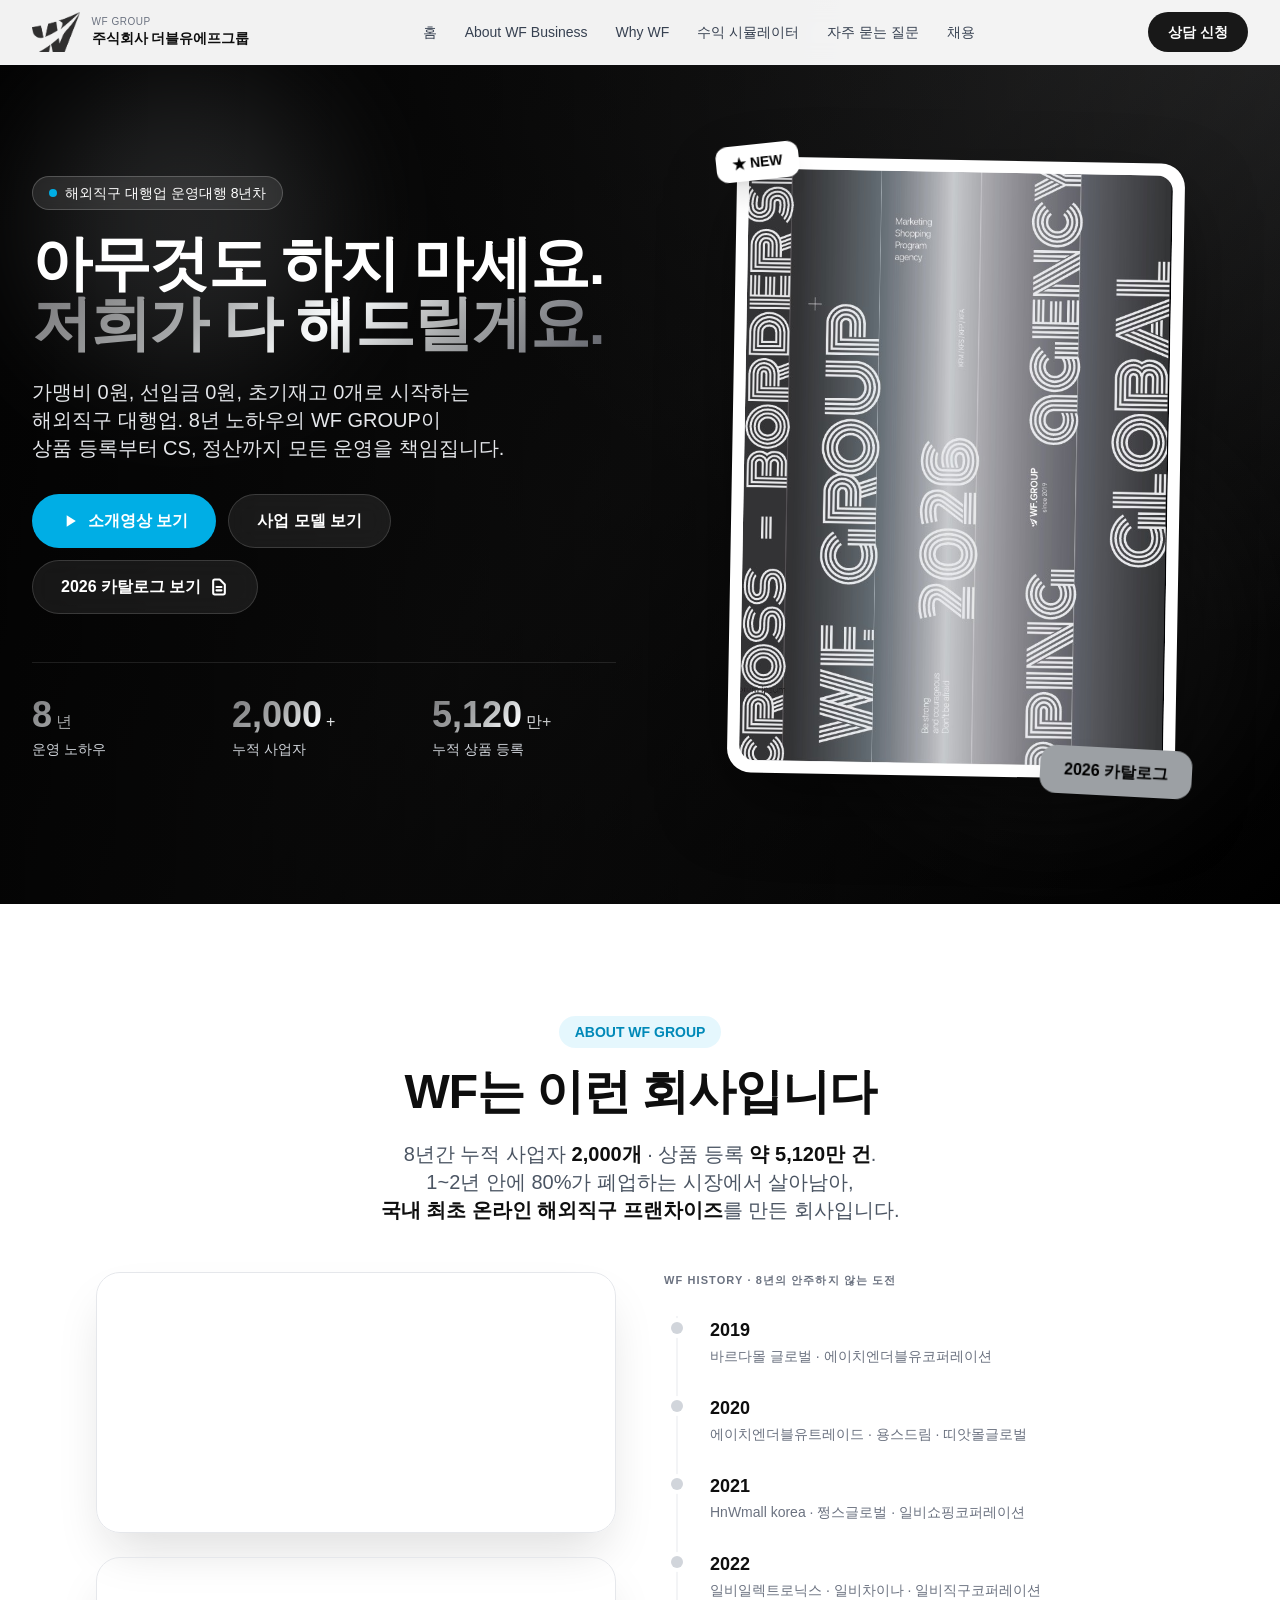
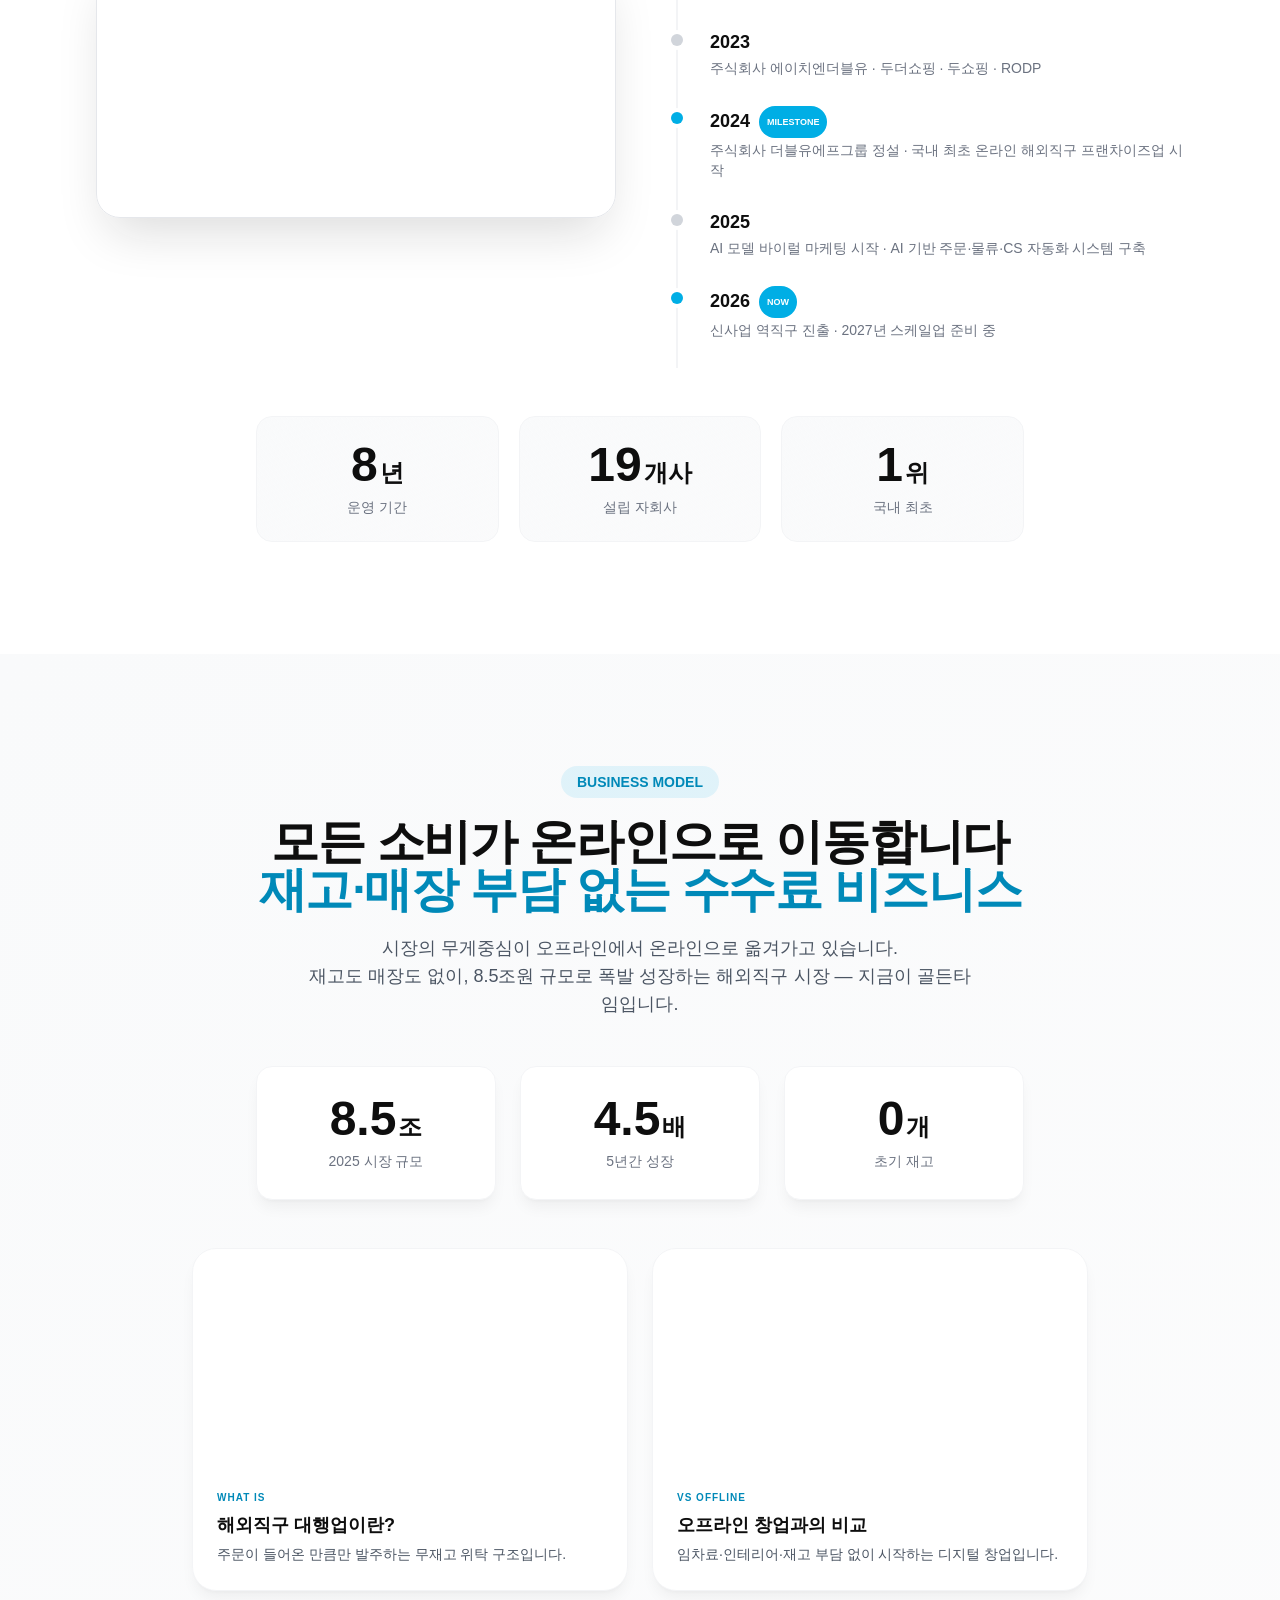
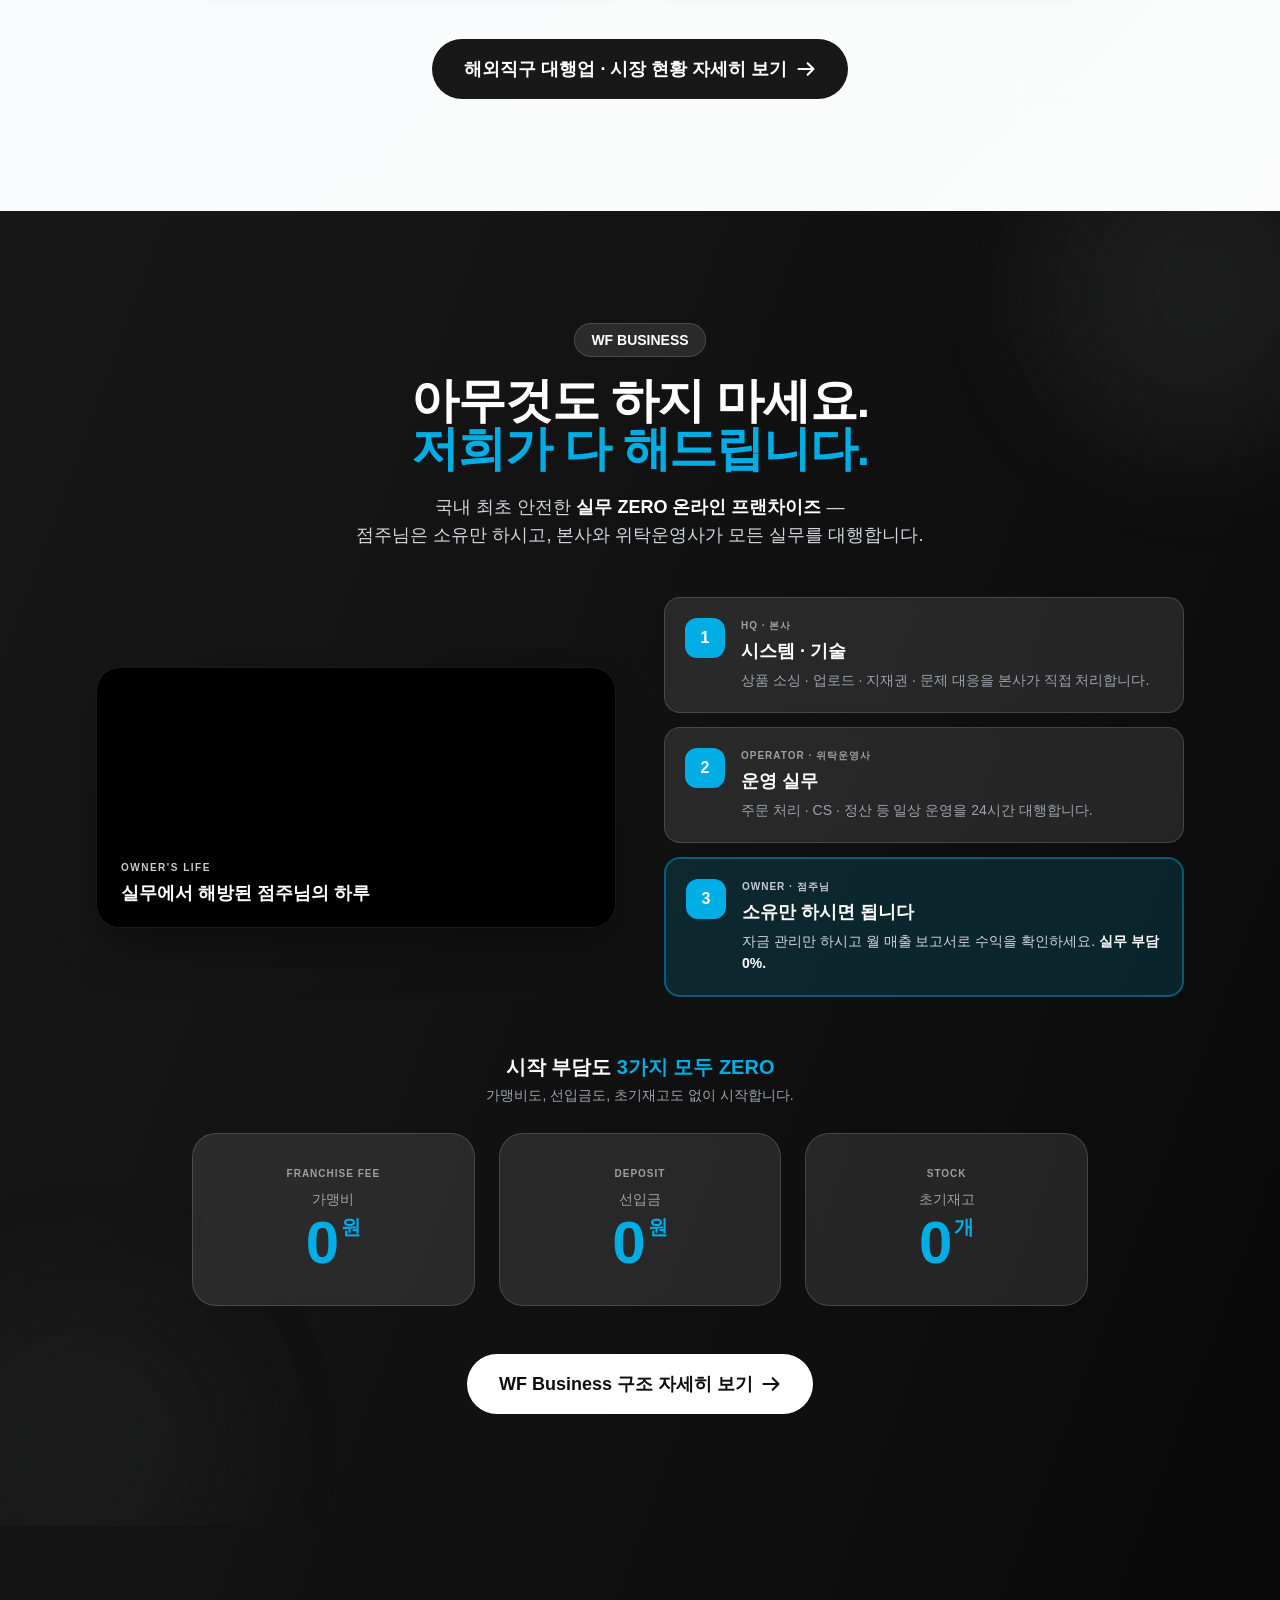
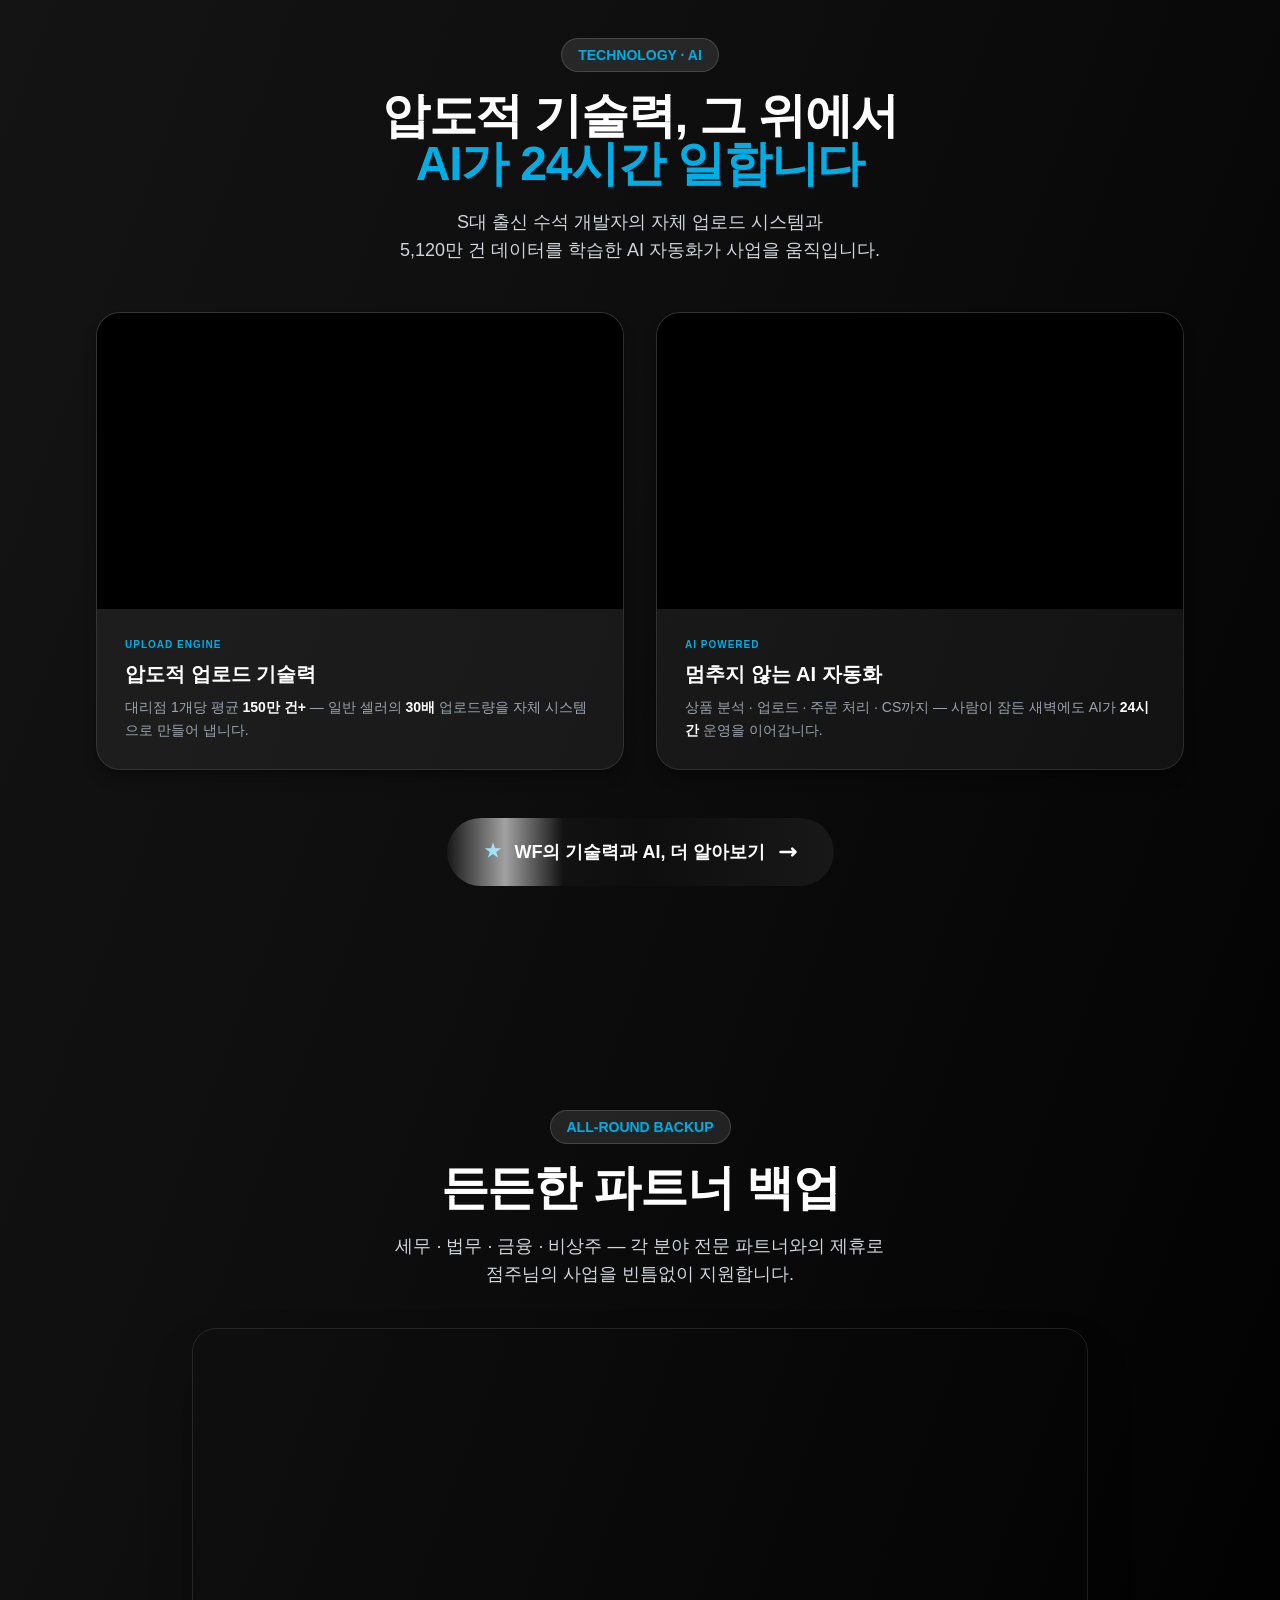
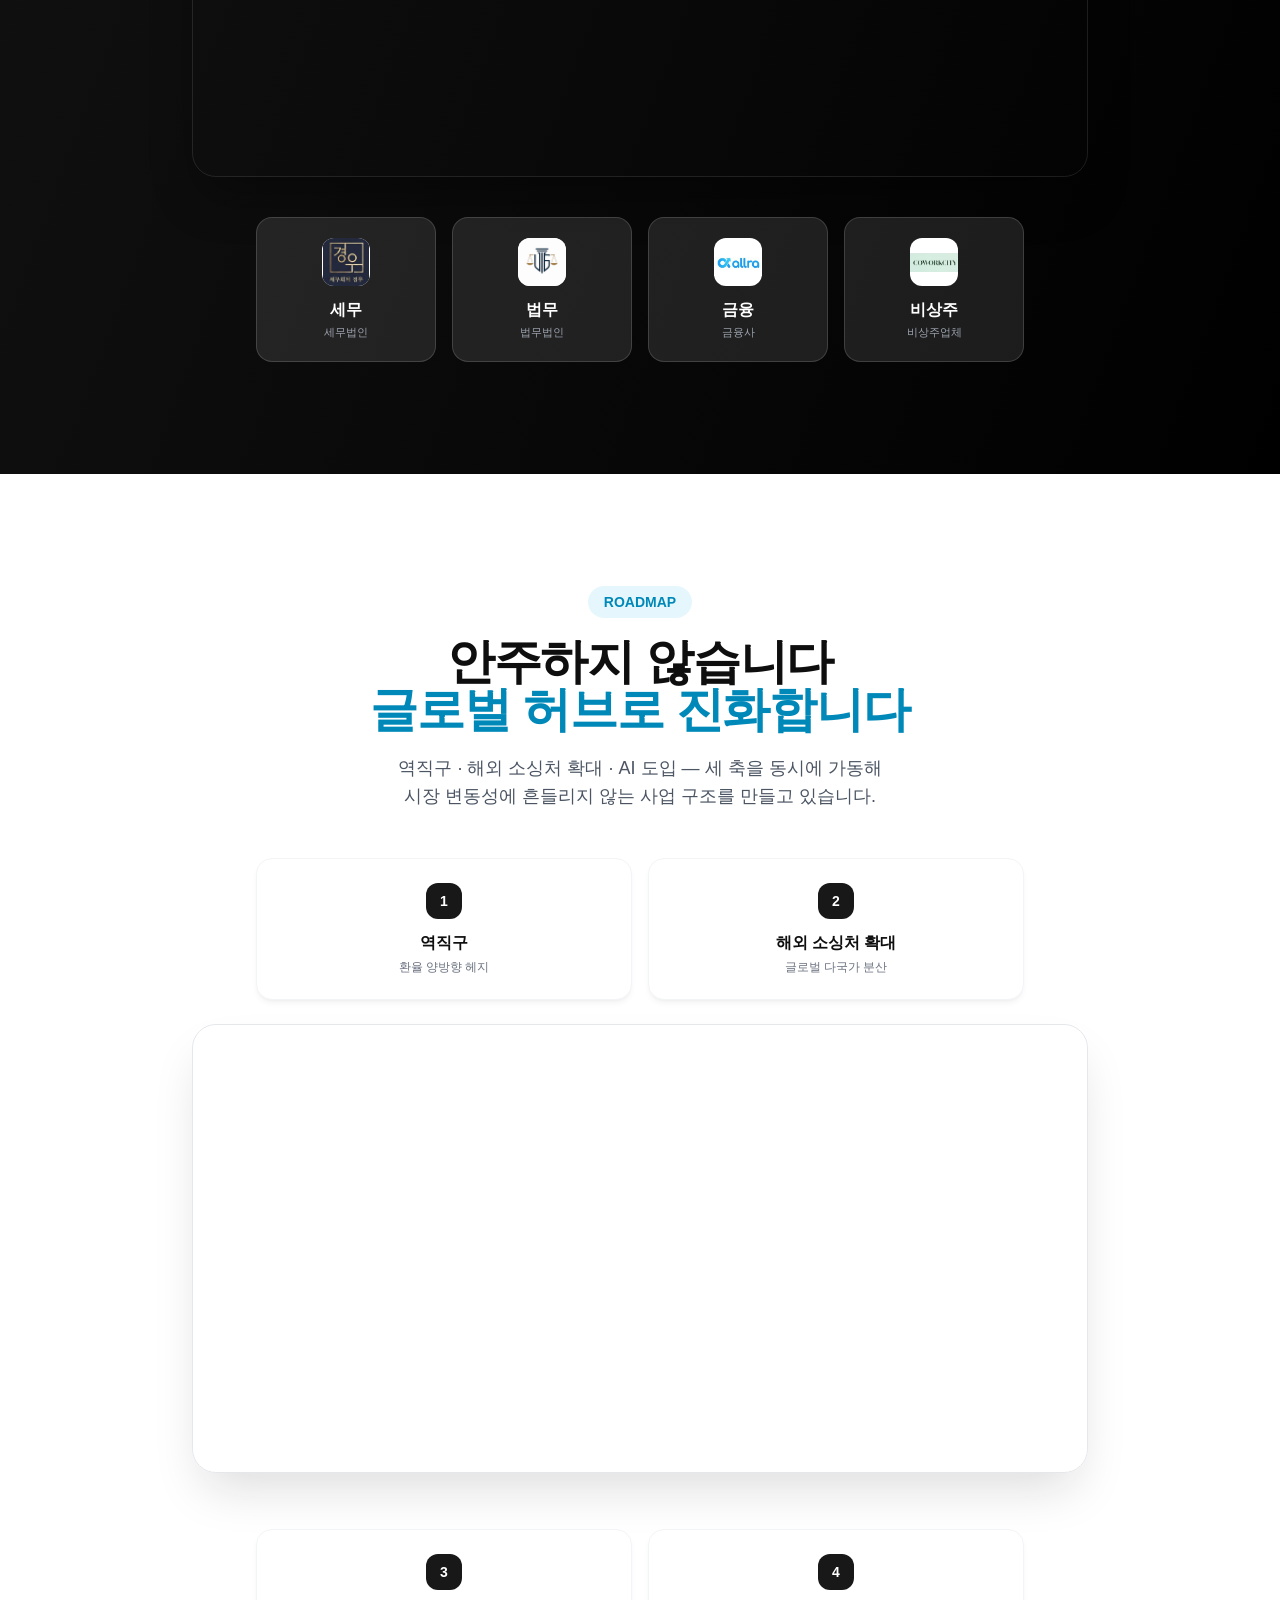
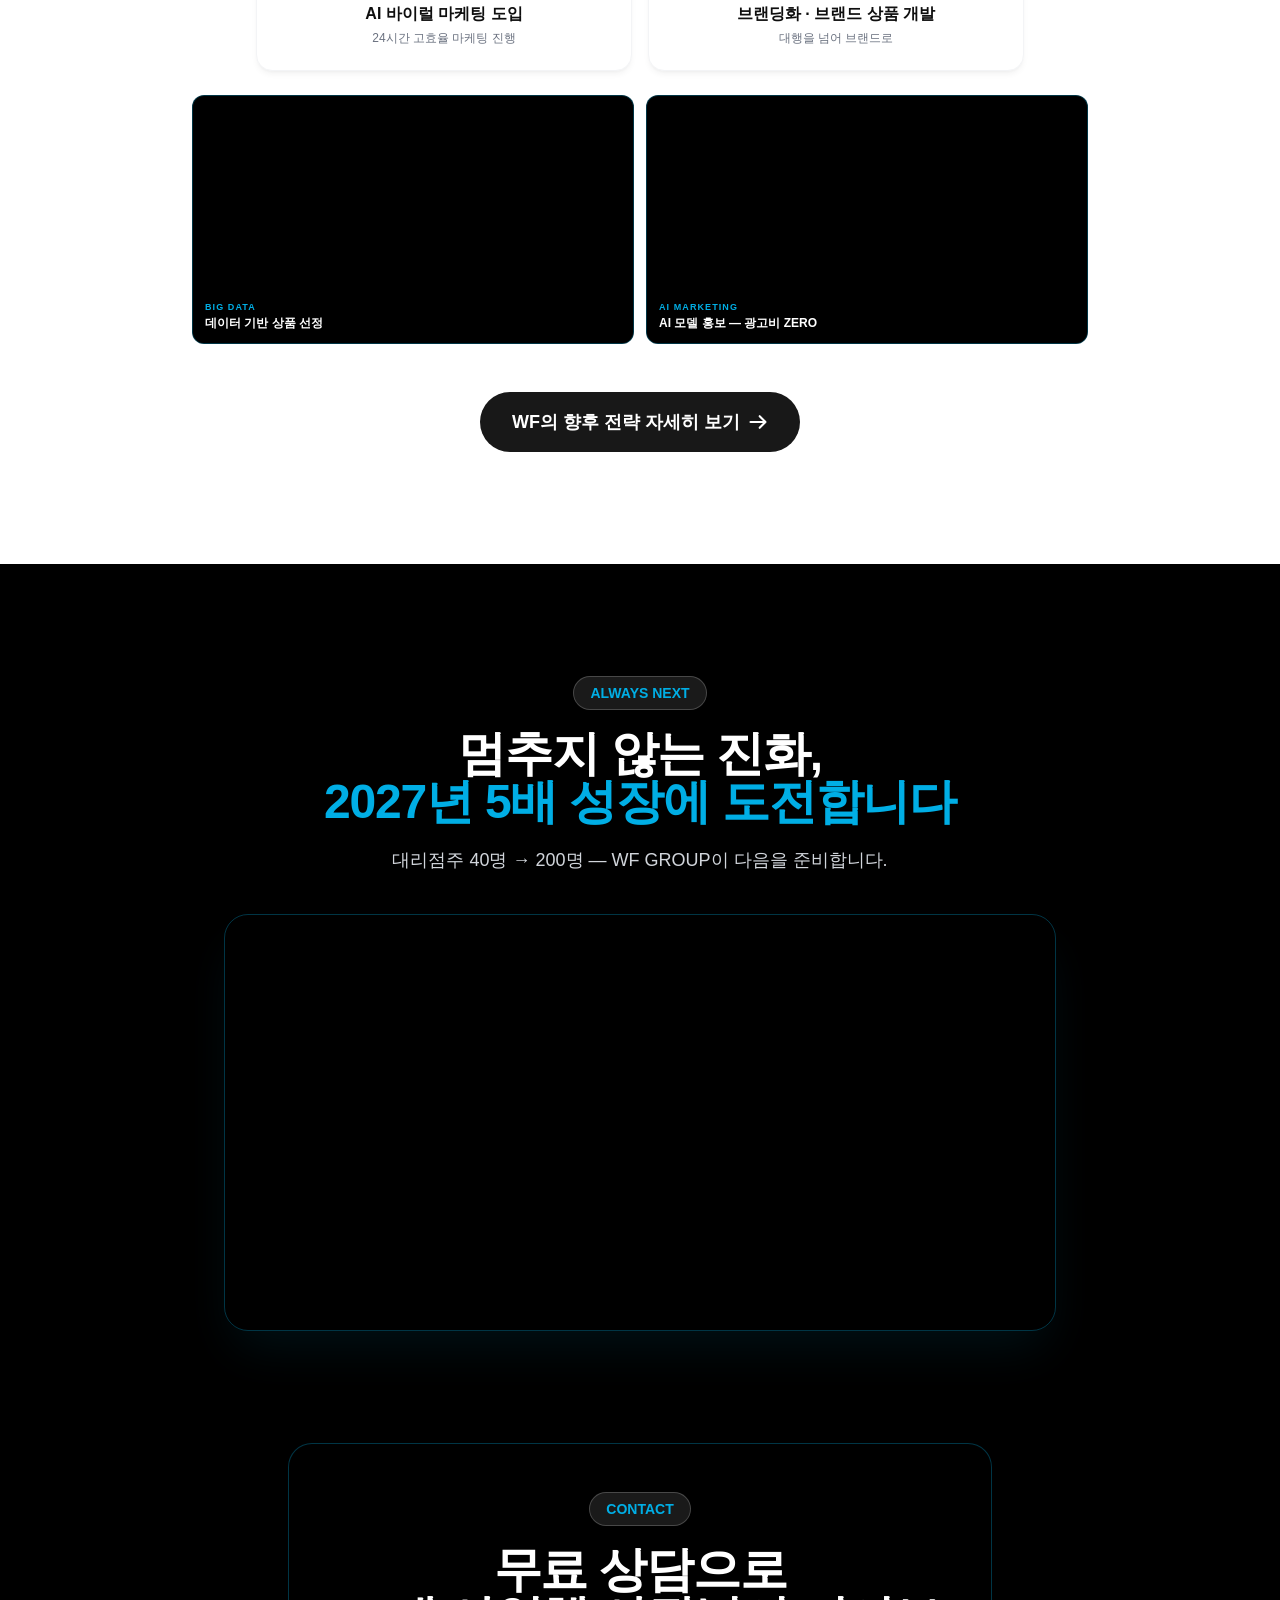
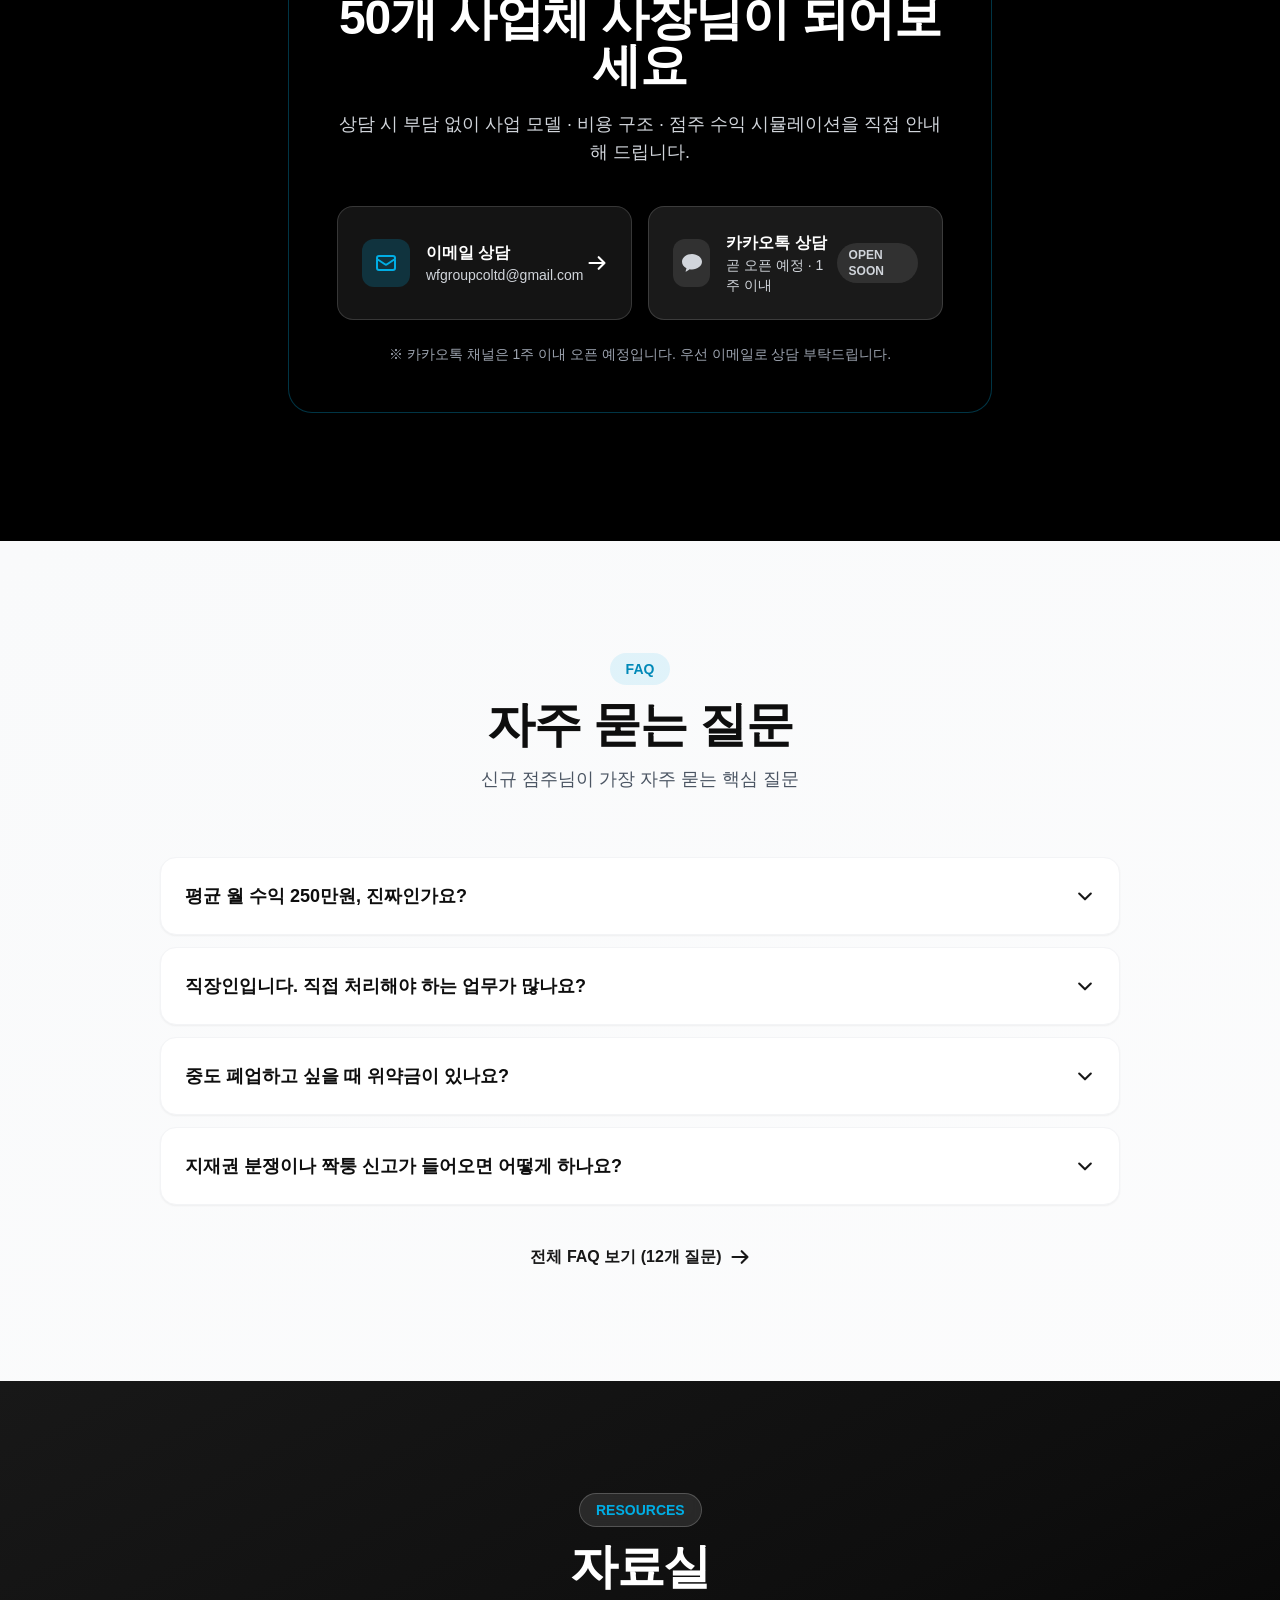
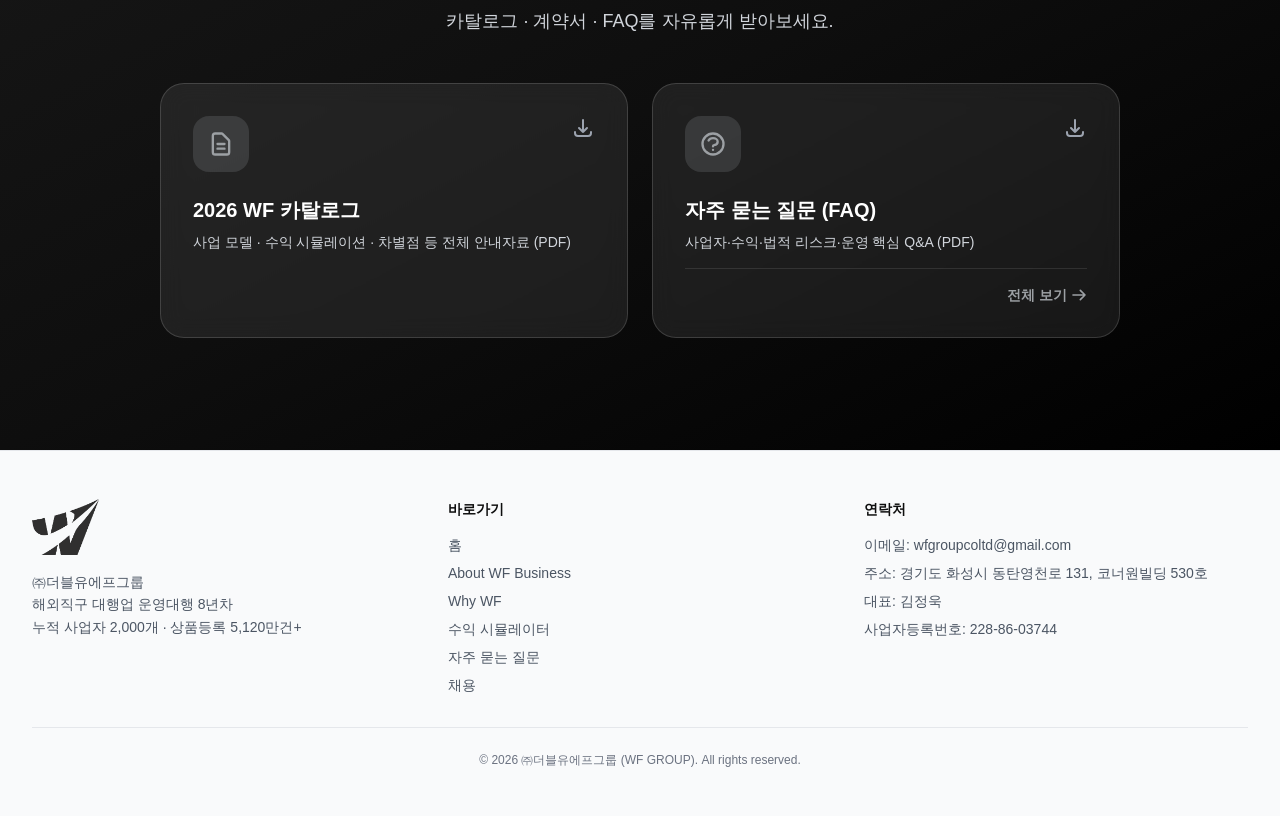
==== commit efdff757: "x1 x1" ====
--- a/index.html
+++ b/index.html
@@ -114,7 +114,6 @@
       <li><a href="./strengths.html" class="hover:text-wfblack transition-colors">Why WF</a></li>
       <li><a href="./simulator.html" class="hover:text-wfblack transition-colors">수익 시뮬레이터</a></li>
           <li><a href="./faq.html" class="hover:text-wfblack transition-colors">자주 묻는 질문</a></li>
-      <li><a href="./contract.html" class="hover:text-wfblack transition-colors">계약서</a></li>
       <li><a href="./careers.html" class="hover:text-wfblack">채용</a></li>
     </ul>
     <a href="#contact" class="hidden md:inline-flex items-center gap-2 bg-wfblack hover:bg-wfblack-dark text-white text-sm font-semibold px-5 py-2.5 rounded-full transition-all hover:shadow-lg hover:shadow-wfblack/30">상담 신청</a>
@@ -129,7 +128,6 @@
       <li><a href="./strengths.html" class="block py-2">Why WF</a></li>
       <li><a href="./simulator.html" class="block py-2">수익 시뮬레이터</a></li>
           <li><a href="./faq.html" class="block py-2">자주 묻는 질문</a></li>
-      <li><a href="./contract.html" class="block py-2">계약서</a></li>
       <li><a href="./careers.html" class="block py-2">채용</a></li>
       <li><a href="#contact" class="block py-2 text-wfblack font-semibold">상담 신청 →</a></li>
     </ul>
@@ -733,7 +731,7 @@
       <h2 class="text-3xl lg:text-5xl font-extrabold tracking-tight mb-4">자료실</h2>
       <p class="text-gray-300 text-lg">카탈로그 · 계약서 · FAQ를 자유롭게 받아보세요.</p>
     </div>
-    <div class="grid md:grid-cols-3 gap-6">
+    <div class="grid md:grid-cols-2 gap-6">
       <a href="./assets/files/WF-Catalog.pdf" download class="group glass rounded-3xl p-8 hover:bg-white/15 transition-all hover:-translate-y-1">
         <div class="flex items-start justify-between mb-6">
           <div class="w-14 h-14 bg-wfsilver/20 rounded-2xl flex items-center justify-center"><svg class="w-7 h-7 text-wfsilver" fill="none" viewBox="0 0 24 24" stroke="currentColor" stroke-width="2"><path stroke-linecap="round" stroke-linejoin="round" d="M9 12h6m-6 4h6m2 5H7a2 2 0 01-2-2V5a2 2 0 012-2h5.586a1 1 0 01.707.293l5.414 5.414a1 1 0 01.293.707V19a2 2 0 01-2 2z"/></svg></div>
@@ -742,19 +740,6 @@
         <h3 class="text-xl font-bold mb-2">2026 WF 카탈로그</h3>
         <p class="text-gray-300 text-sm">사업 모델 · 수익 시뮬레이션 · 차별점 등 전체 안내자료 (PDF)</p>
       </a>
-      <div class="group glass rounded-3xl p-8 hover:bg-white/15 transition-all hover:-translate-y-1 flex flex-col">
-        <a href="./assets/files/WF-Contract.pdf" download class="block flex-1">
-          <div class="flex items-start justify-between mb-6">
-            <div class="w-14 h-14 bg-wfsilver/20 rounded-2xl flex items-center justify-center"><svg class="w-7 h-7 text-wfsilver" fill="none" viewBox="0 0 24 24" stroke="currentColor" stroke-width="2"><path stroke-linecap="round" stroke-linejoin="round" d="M9 12h6m-6 4h6m2 5H7a2 2 0 01-2-2V5a2 2 0 012-2h5.586a1 1 0 01.707.293l5.414 5.414a1 1 0 01.293.707V19a2 2 0 01-2 2z"/></svg></div>
-            <svg class="w-6 h-6 text-gray-400 group-hover:text-wfsilver transition-all" fill="none" viewBox="0 0 24 24" stroke="currentColor" stroke-width="2"><path stroke-linecap="round" stroke-linejoin="round" d="M4 16v1a3 3 0 003 3h10a3 3 0 003-3v-1m-4-4l-4 4m0 0l-4-4m4 4V4"/></svg>
-          </div>
-          <h3 class="text-xl font-bold mb-2">대리점 사업 계약서</h3>
-          <p class="text-gray-300 text-sm">표준 사업 계약서 (PDF)</p>
-        </a>
-        <div class="flex justify-end mt-4 pt-4 border-t border-white/10">
-          <a href="./contract.html" class="inline-flex items-center gap-1 text-wfsilver hover:text-white text-sm font-semibold transition-colors">미리보기<svg class="w-4 h-4" fill="none" viewBox="0 0 24 24" stroke="currentColor" stroke-width="2.5"><path stroke-linecap="round" stroke-linejoin="round" d="M14 5l7 7m0 0l-7 7m7-7H3"/></svg></a>
-        </div>
-      </div>
       <div class="group glass rounded-3xl p-8 hover:bg-white/15 transition-all hover:-translate-y-1 flex flex-col">
         <a href="./assets/files/WF-FAQ.pdf" download class="block flex-1">
           <div class="flex items-start justify-between mb-6">
@@ -788,7 +773,6 @@
           <li><a href="./strengths.html" class="hover:text-wfblack">Why WF</a></li>
           <li><a href="./simulator.html" class="hover:text-wfblack">수익 시뮬레이터</a></li>
           <li><a href="./faq.html" class="hover:text-wfblack">자주 묻는 질문</a></li>
-          <li><a href="./contract.html" class="hover:text-wfblack">계약서</a></li>
       <li><a href="./careers.html" class="hover:text-wfblack">채용</a></li>
         </ul>
       </div>
@@ -797,7 +781,7 @@
         <ul class="space-y-2 text-sm text-gray-600">
           <li>이메일: <a href="mailto:wfgroupcoltd@gmail.com" class="hover:text-wfblack">wfgroupcoltd@gmail.com</a></li>
           <li>주소: 경기도 화성시 동탄영천로 131, 코너원빌딩 530호</li>
-          <li>대표: 김예원</li>
+          <li>대표: 김정욱</li>
           <li>사업자등록번호: 228-86-03744</li>
         </ul>
       </div>
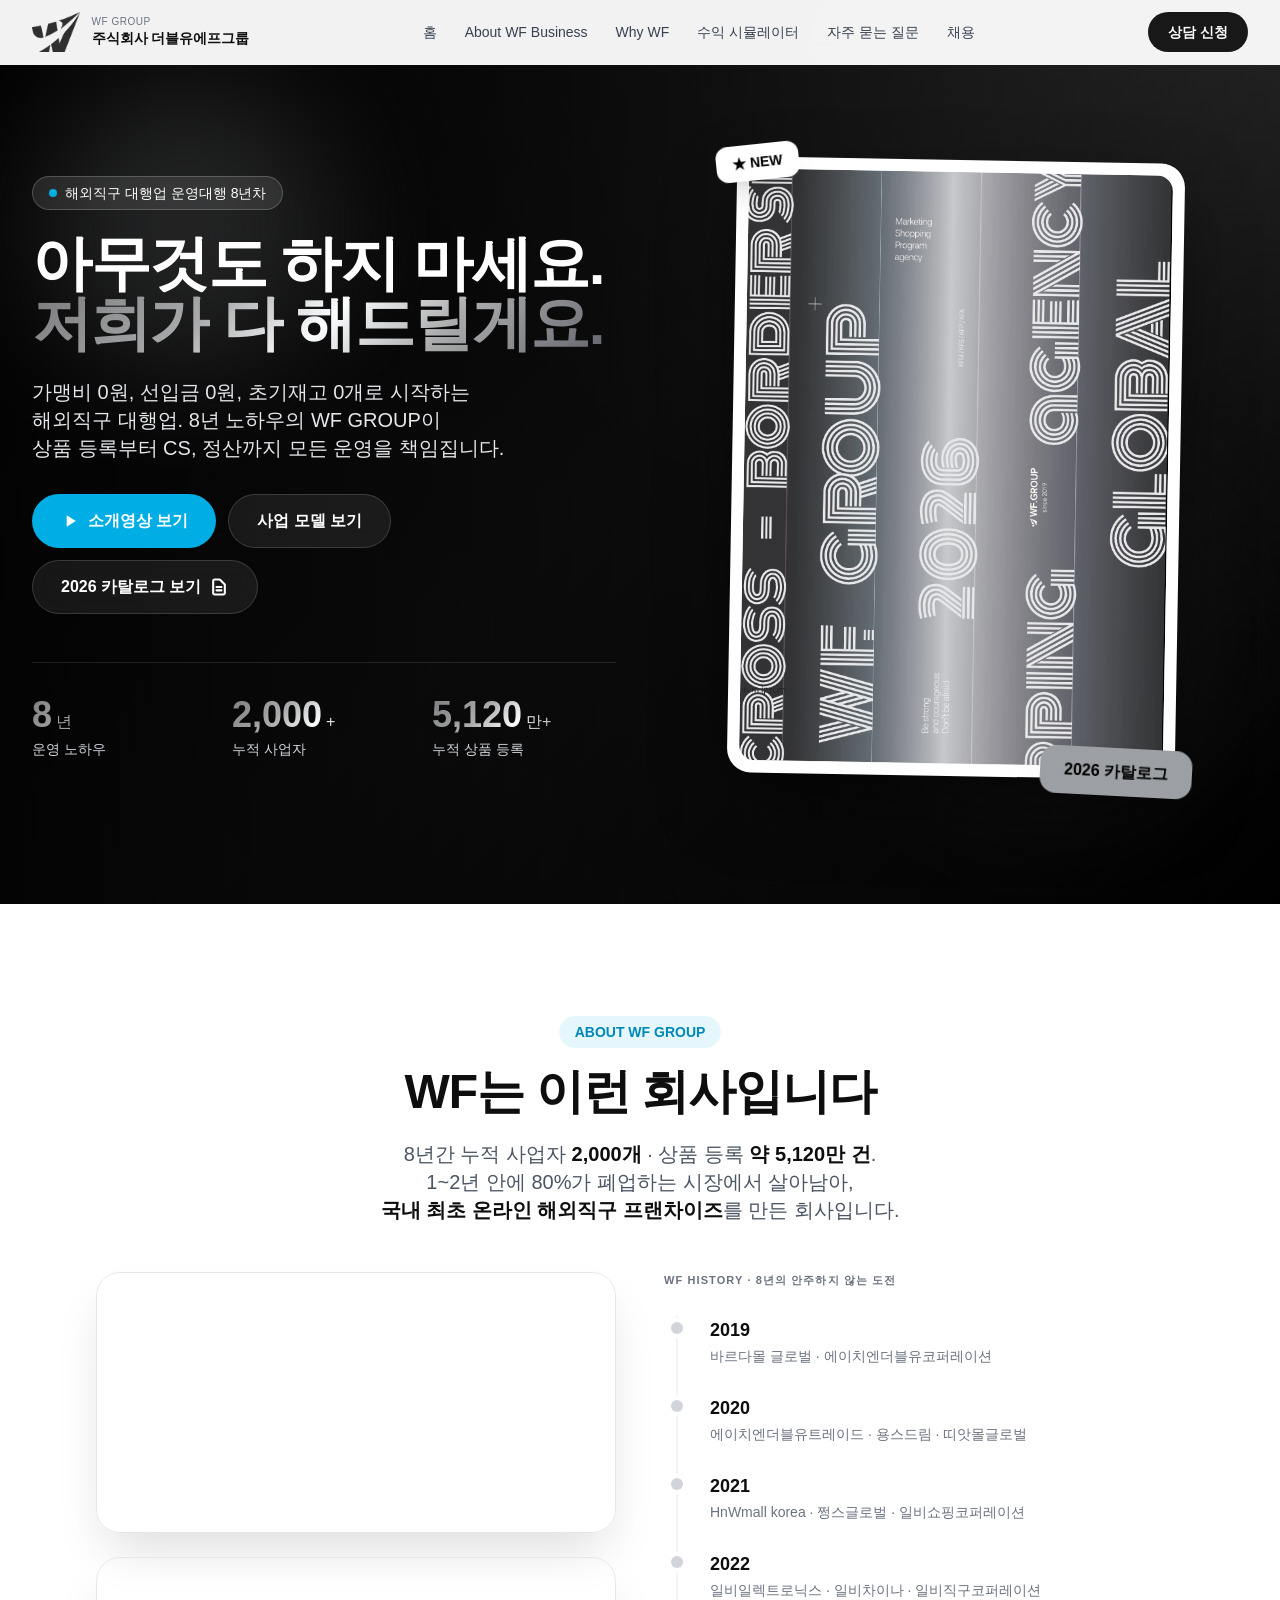
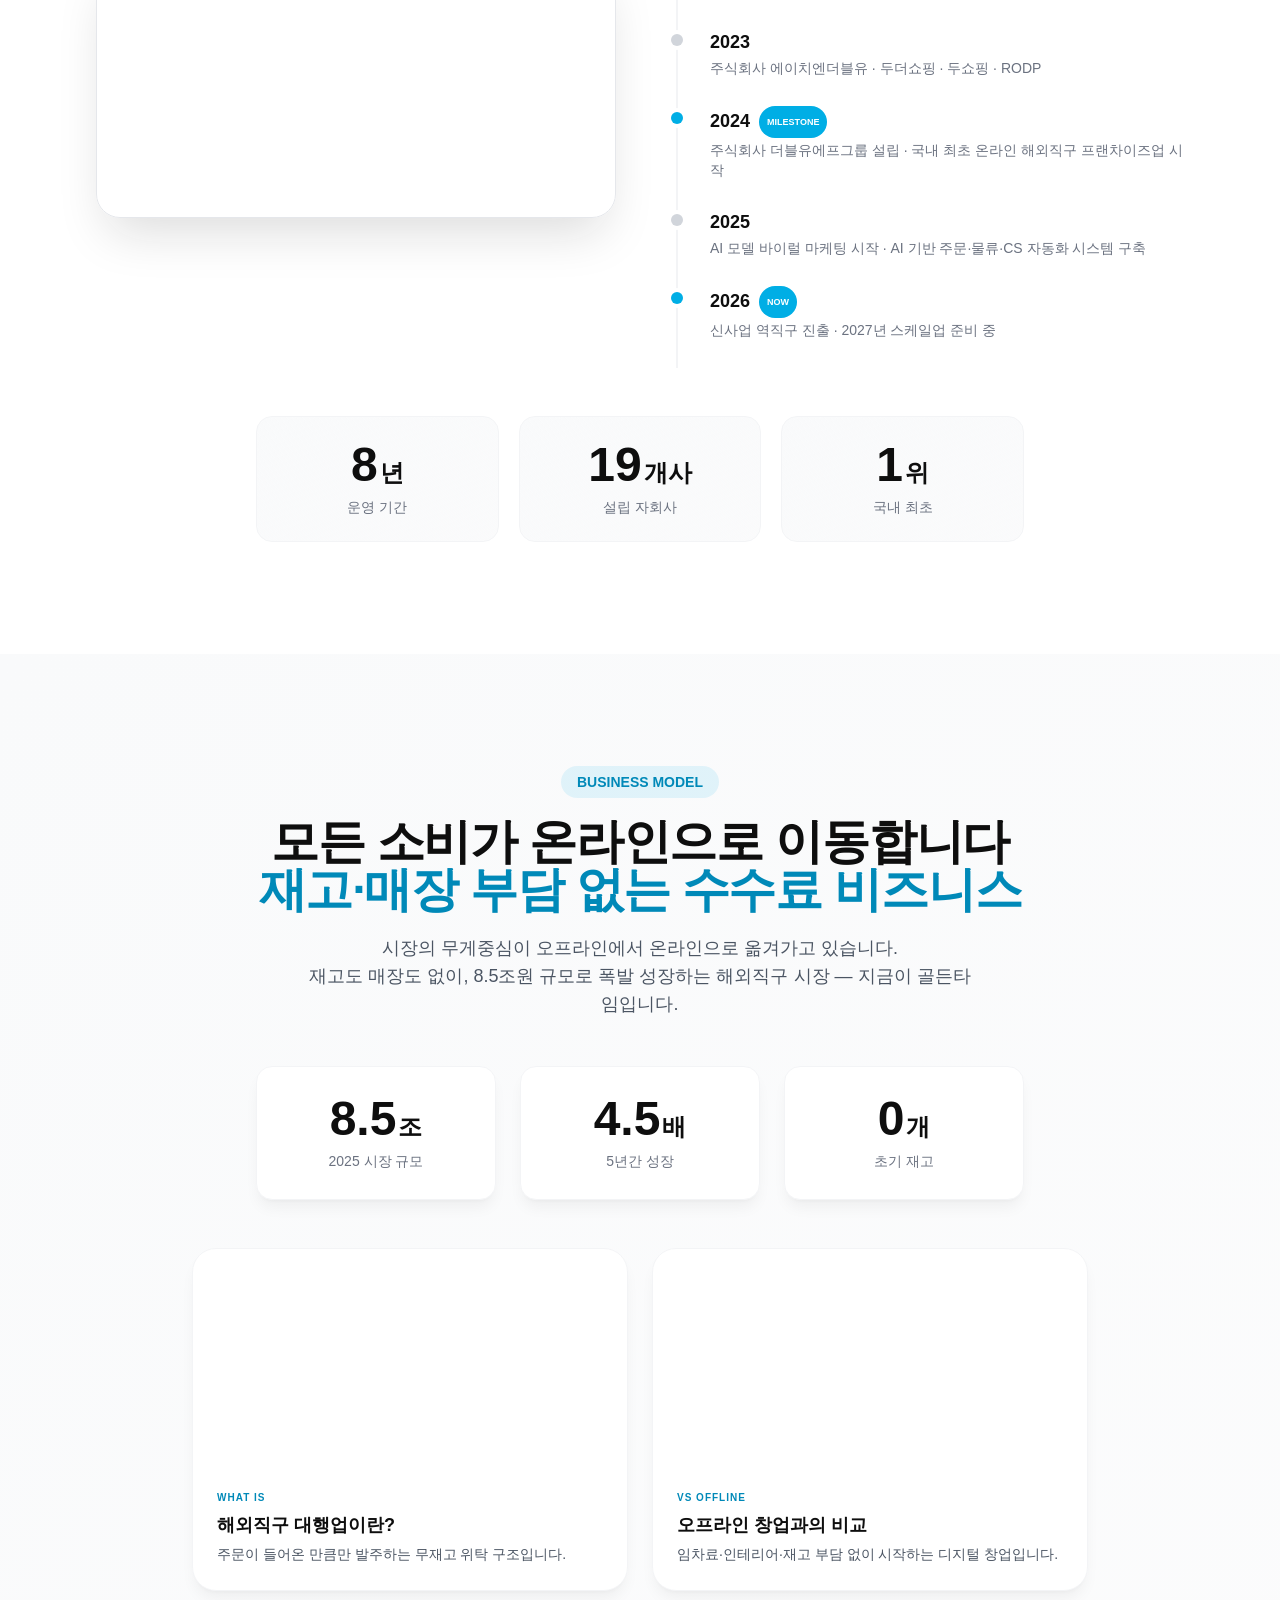
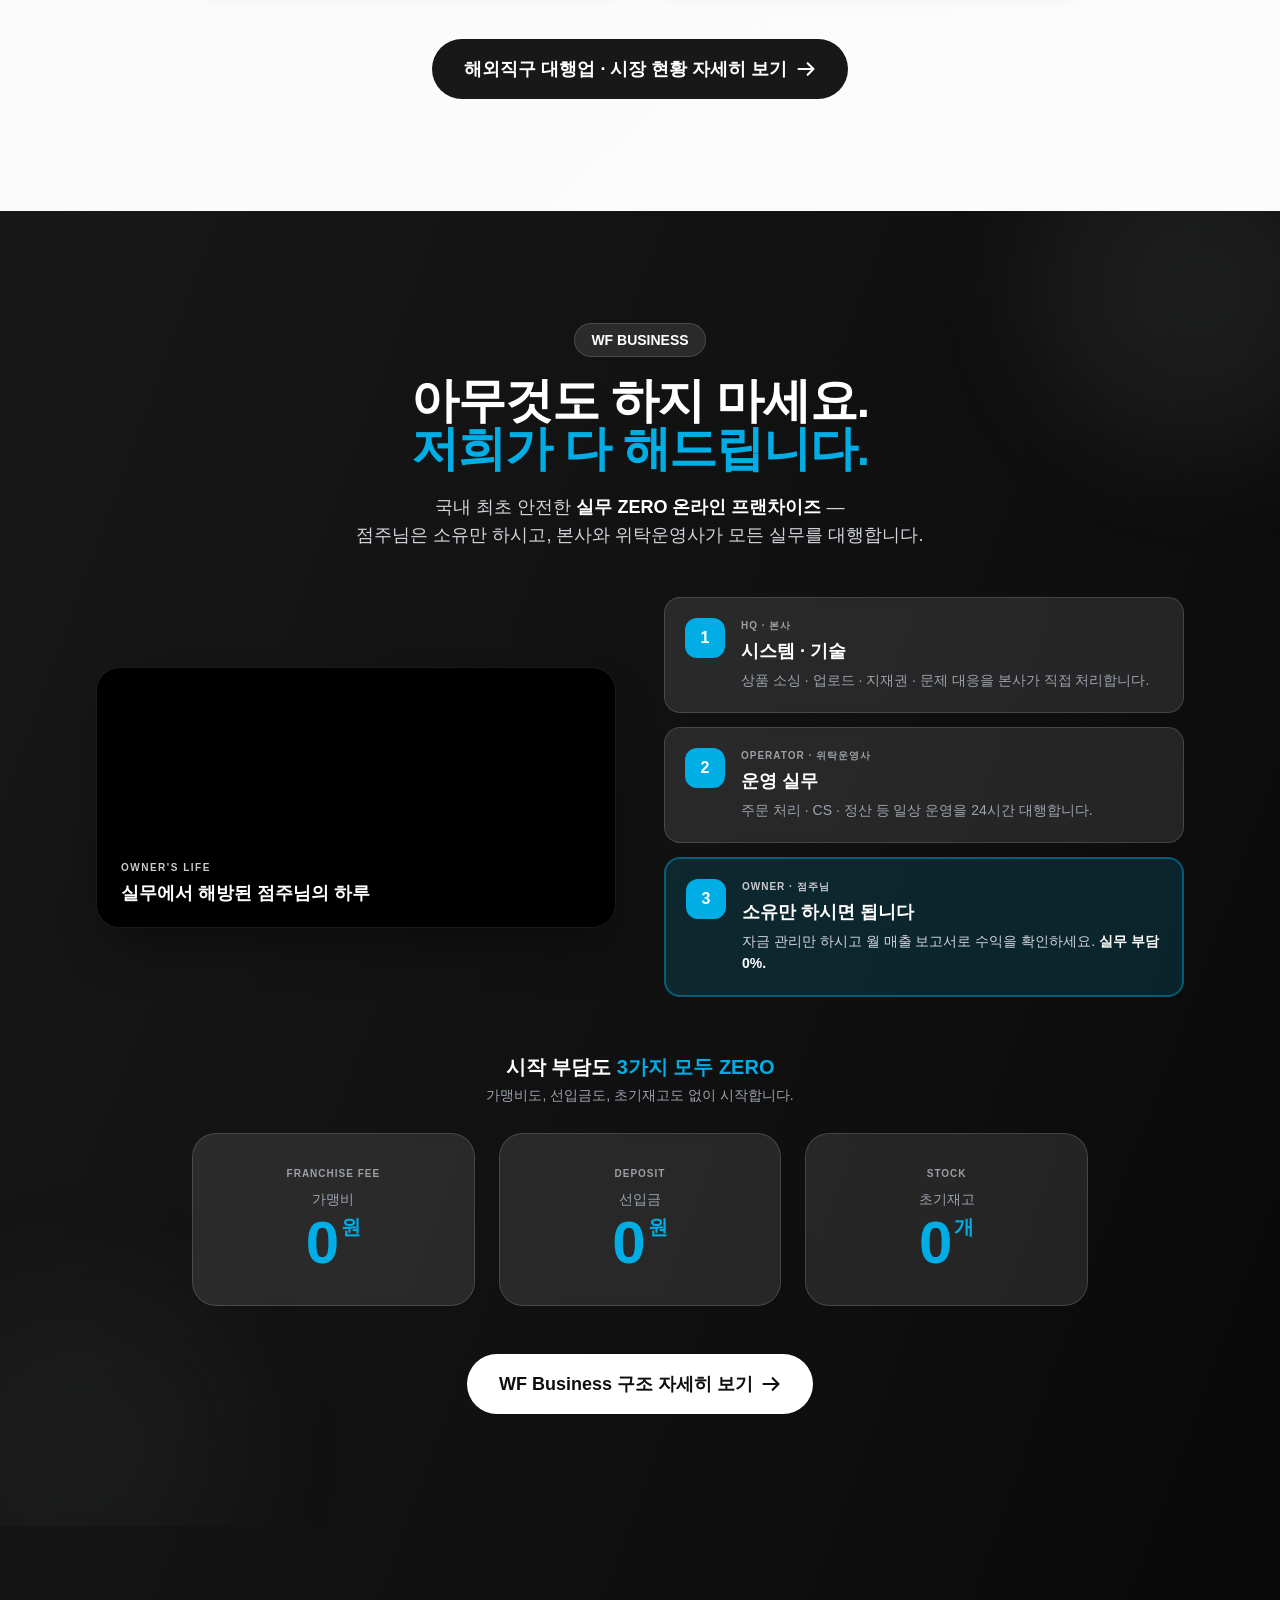
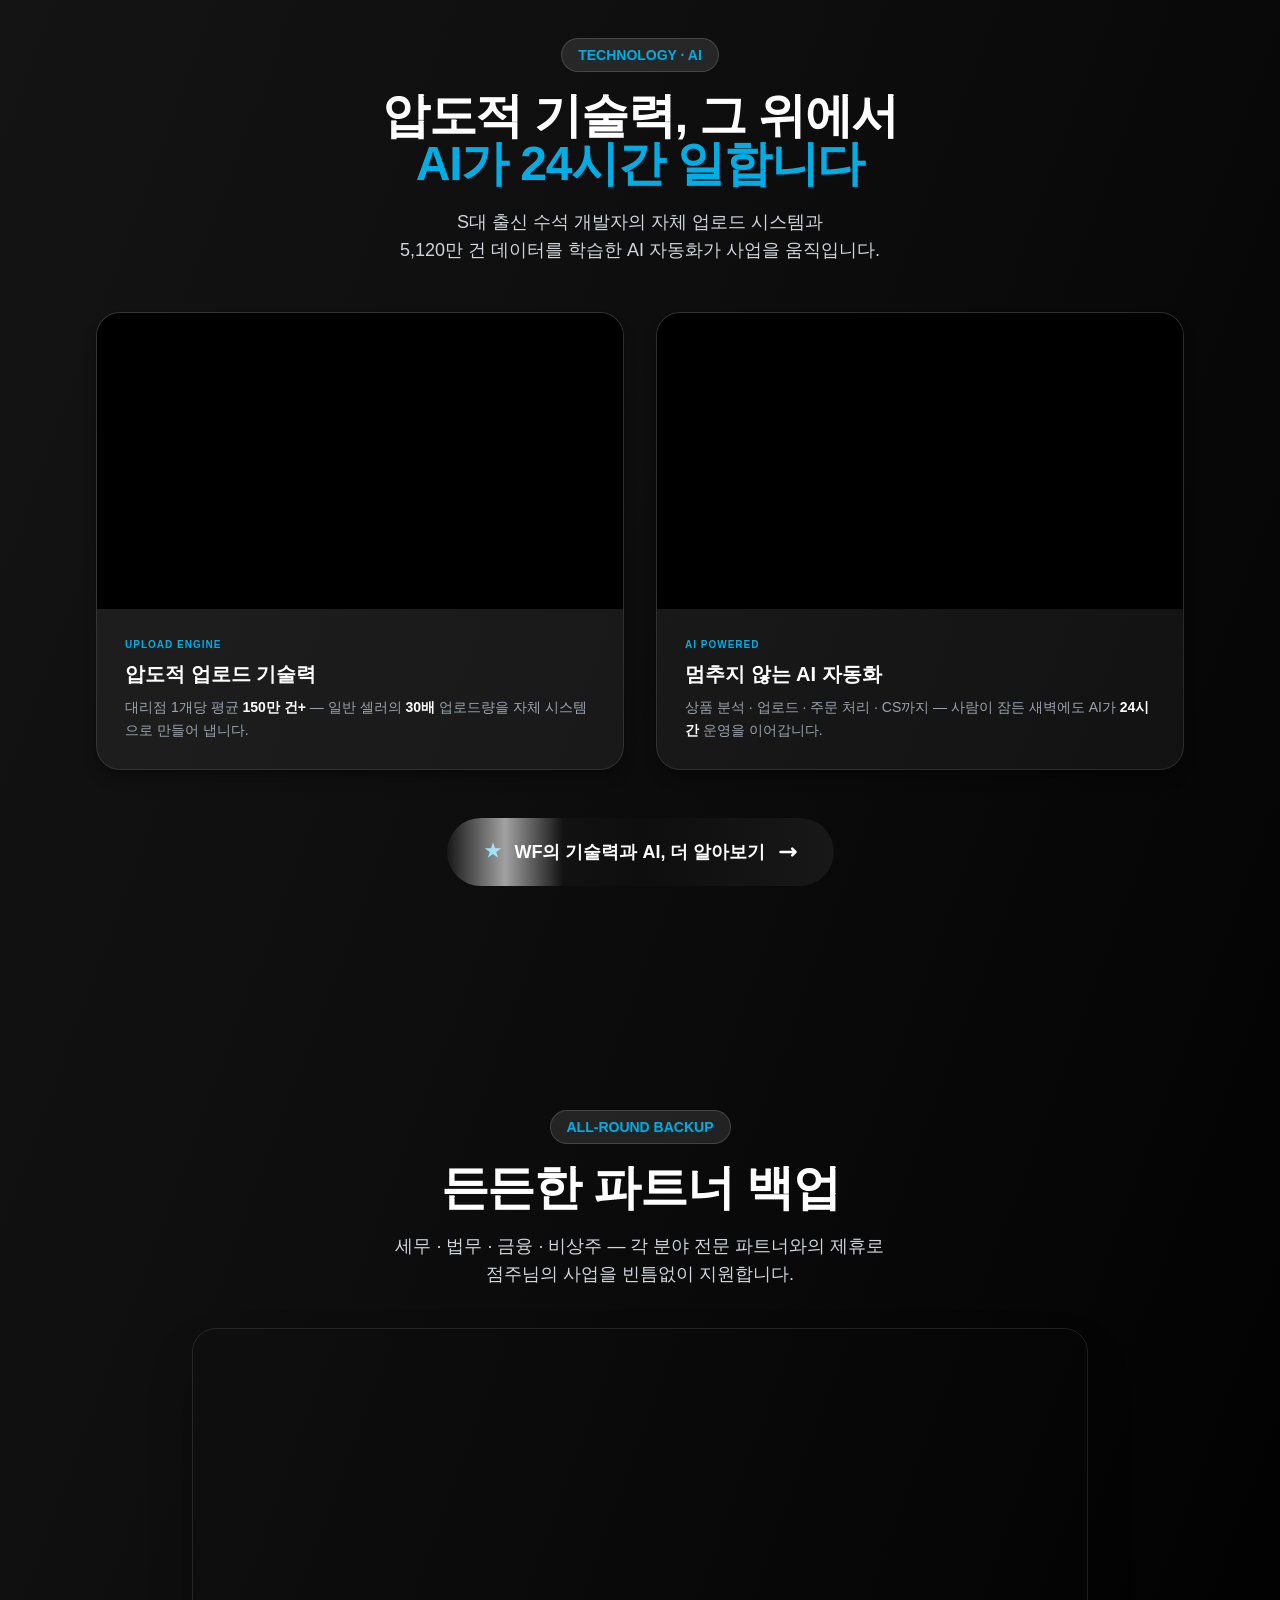
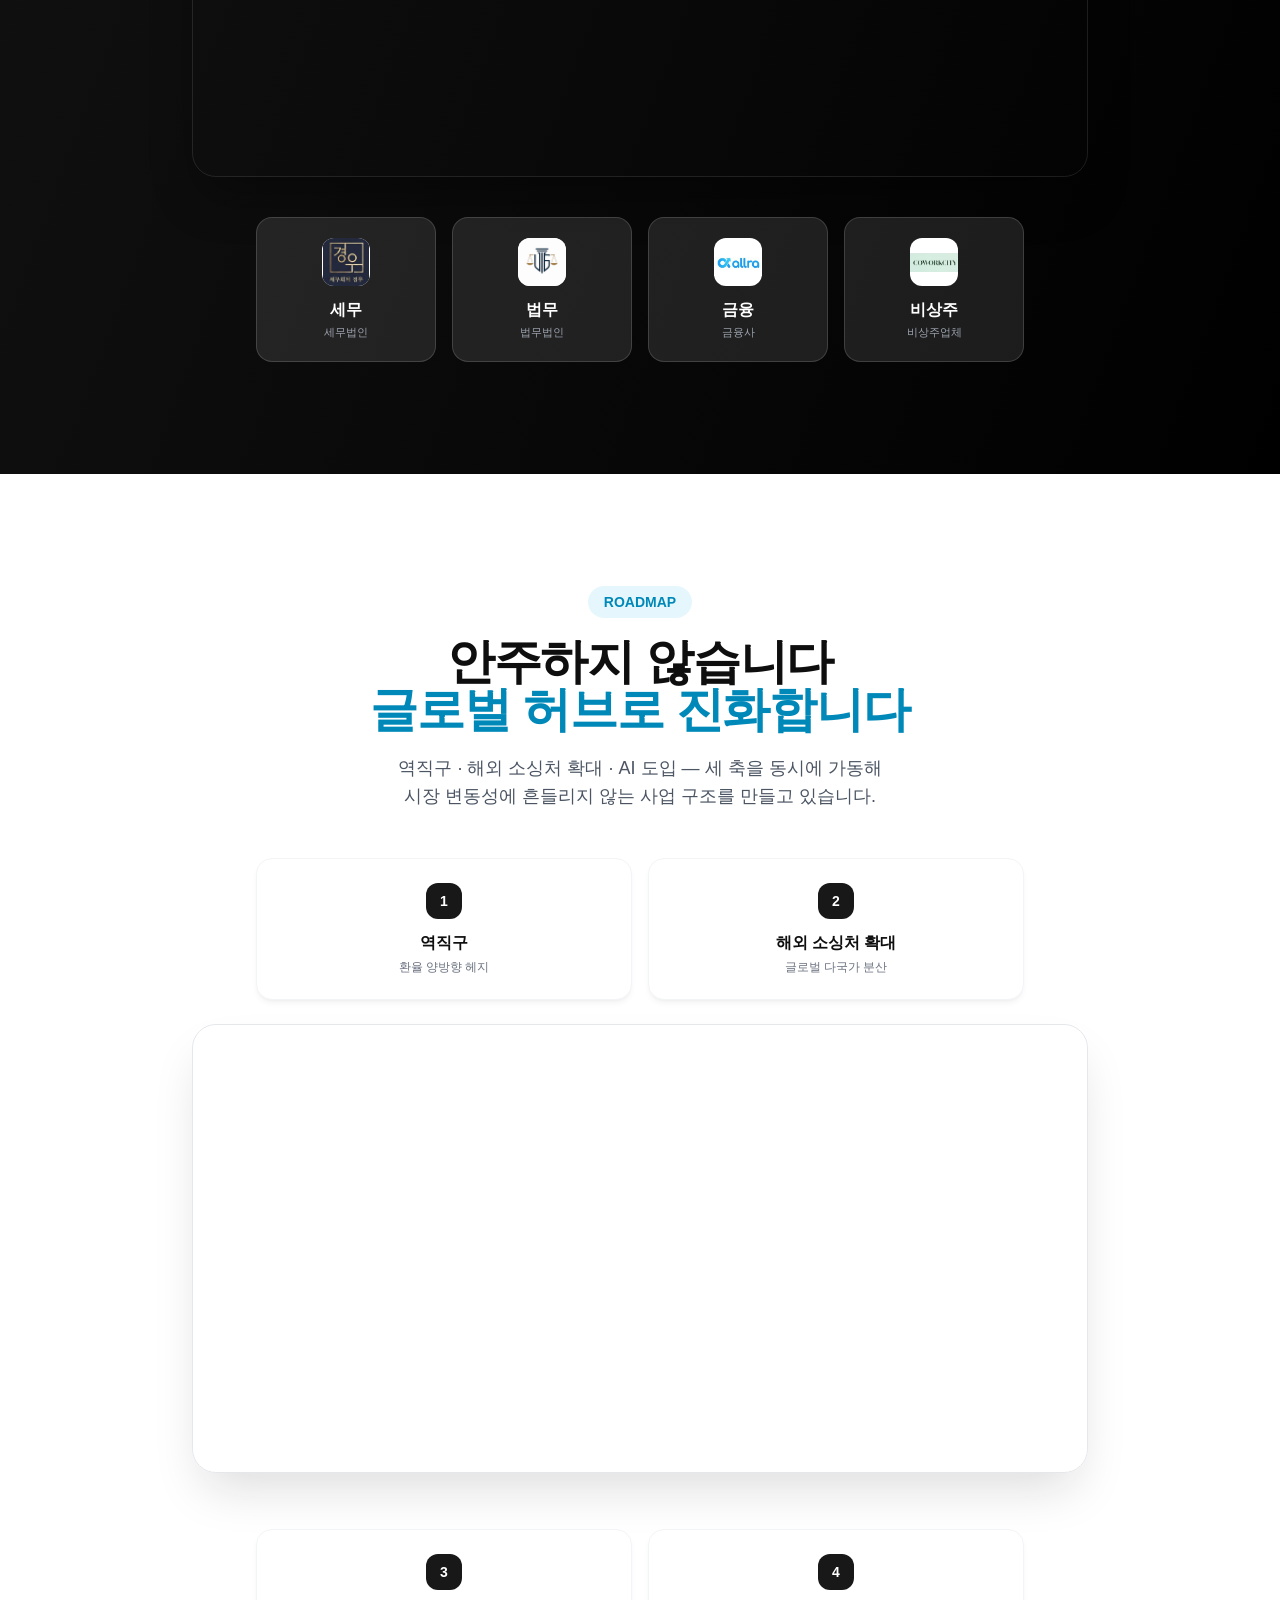
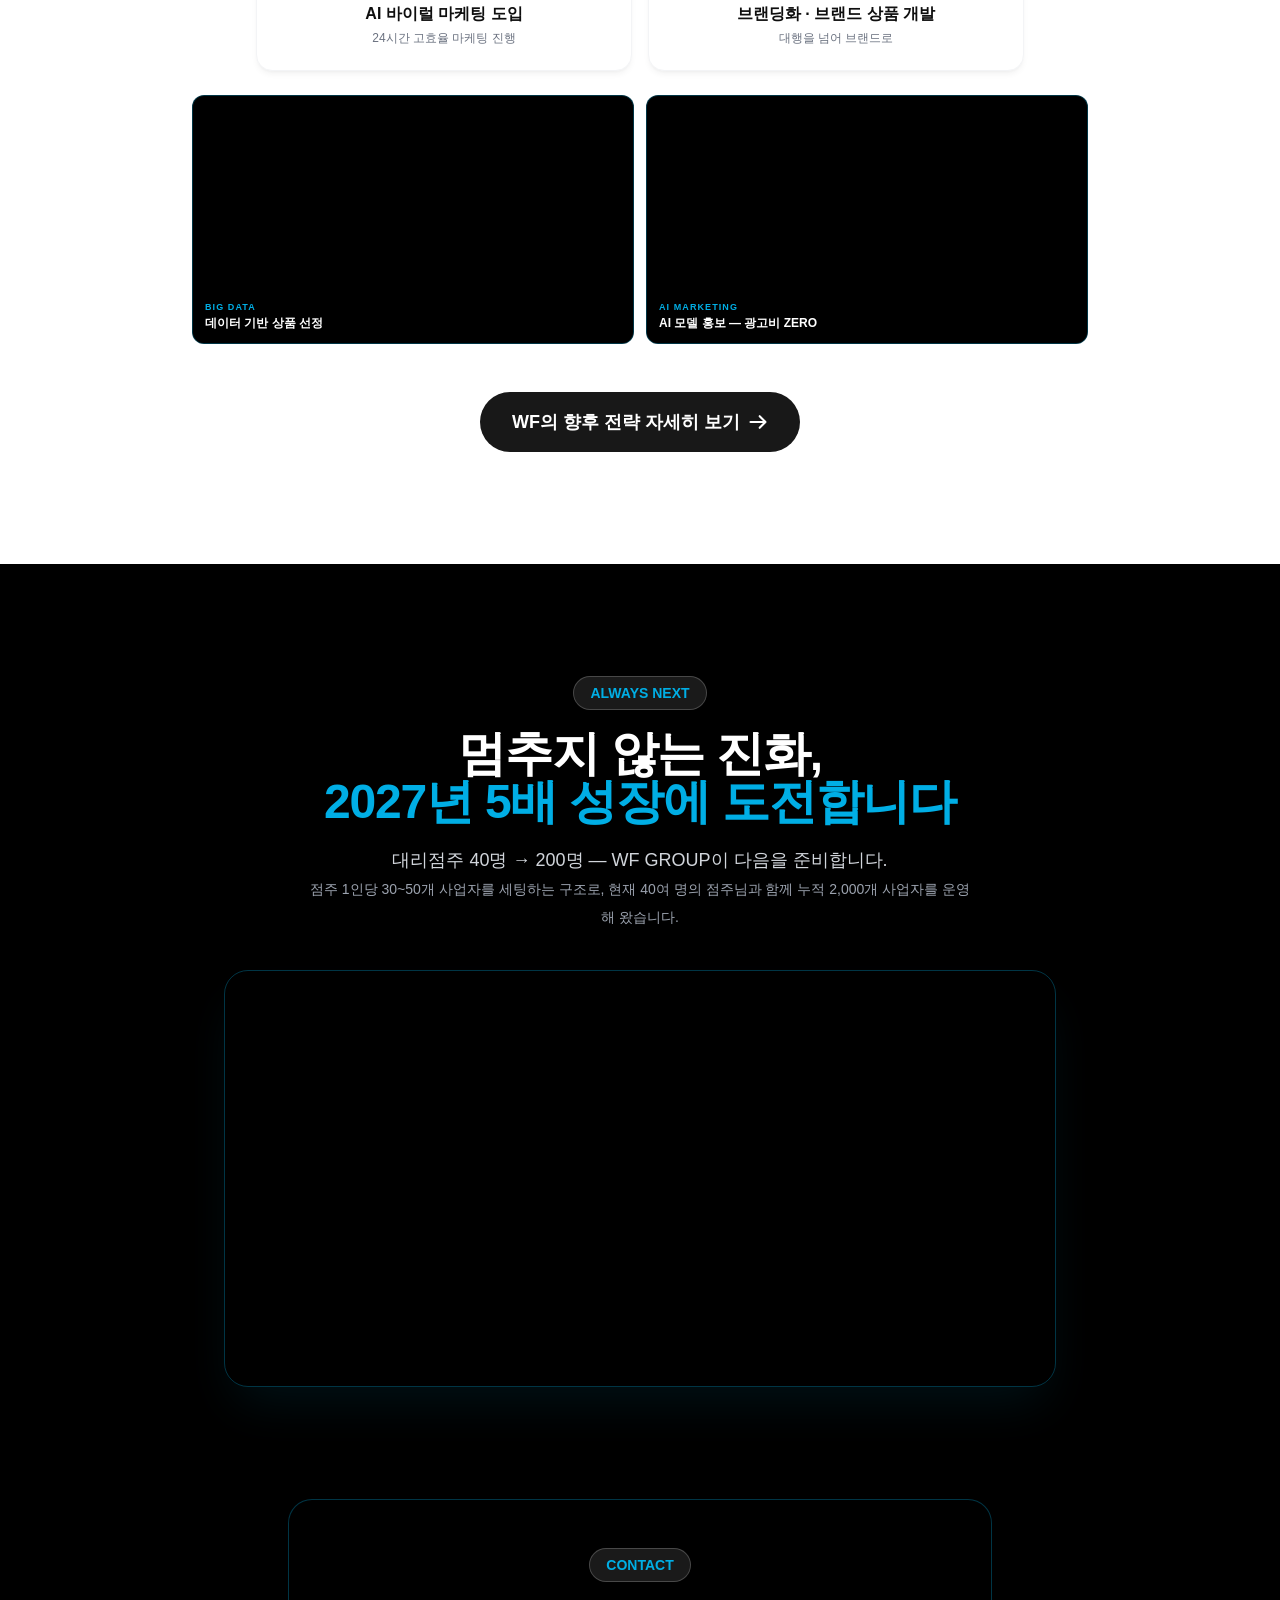
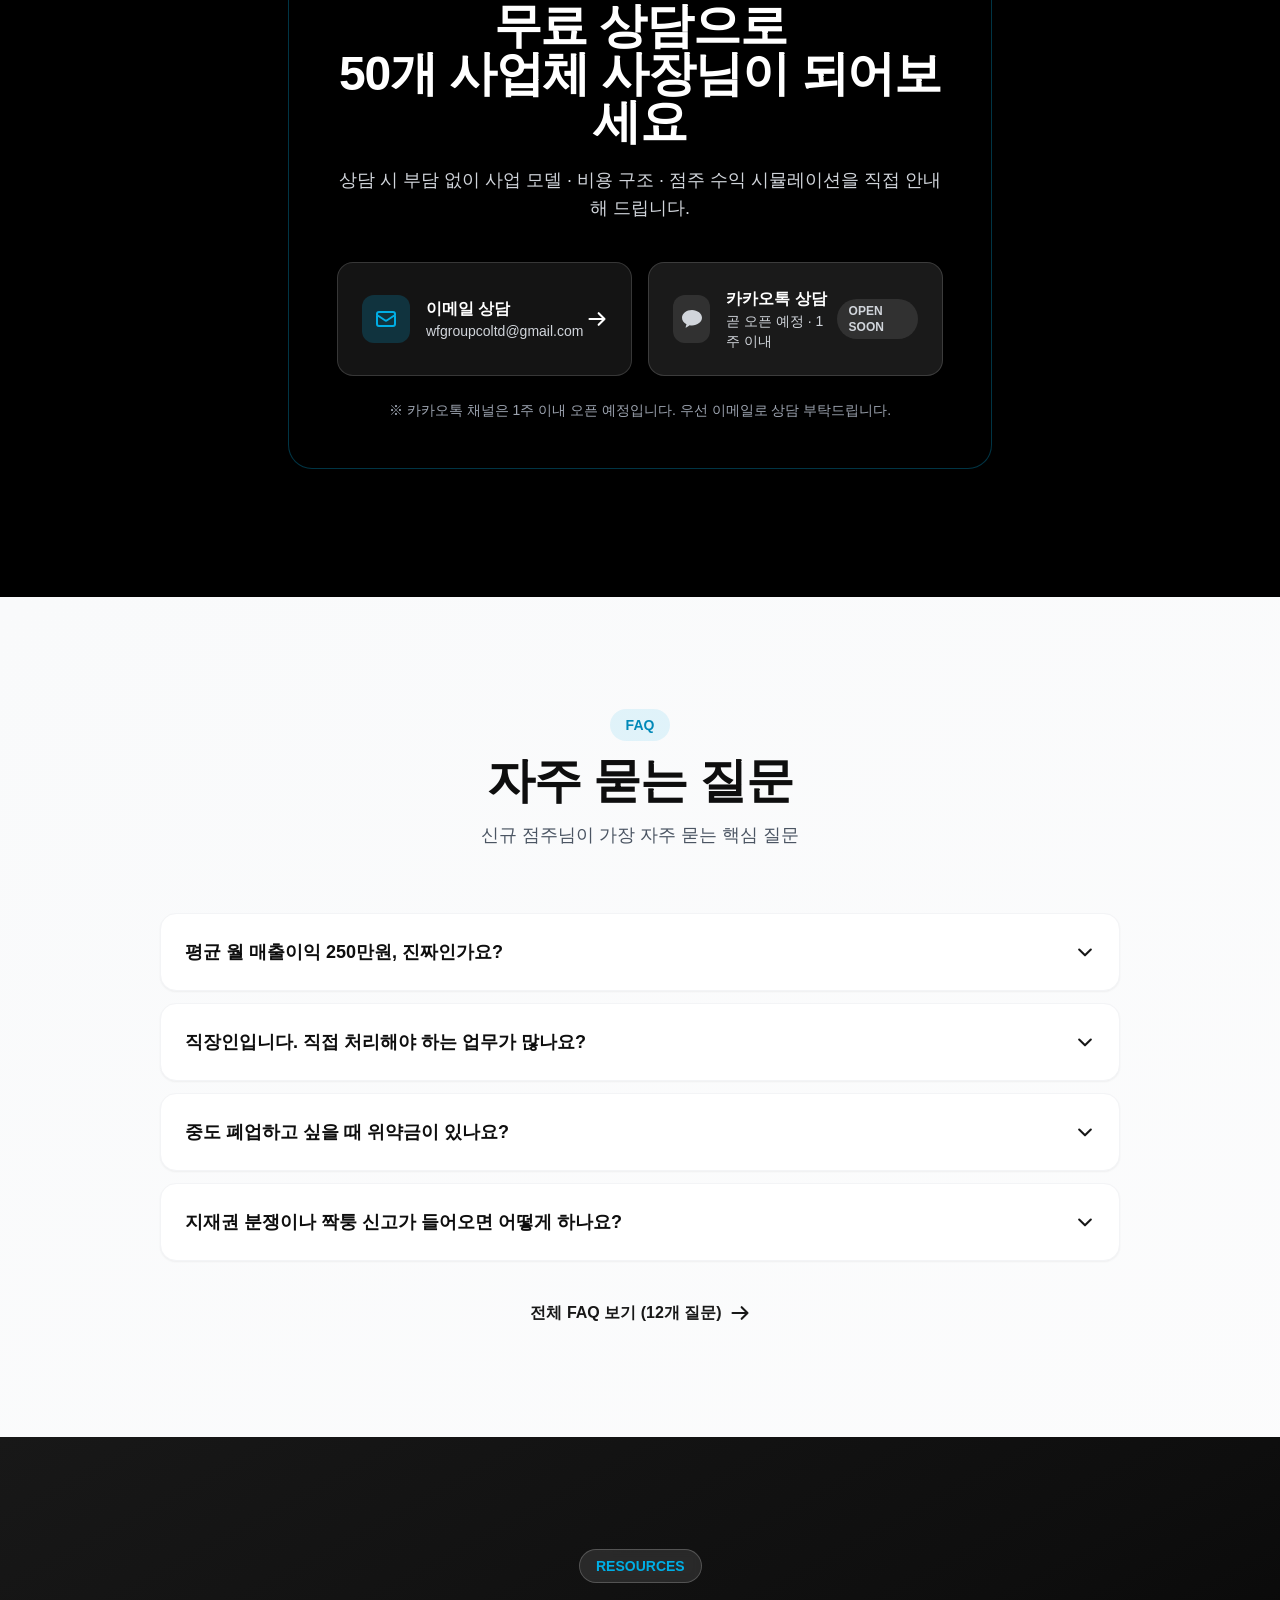
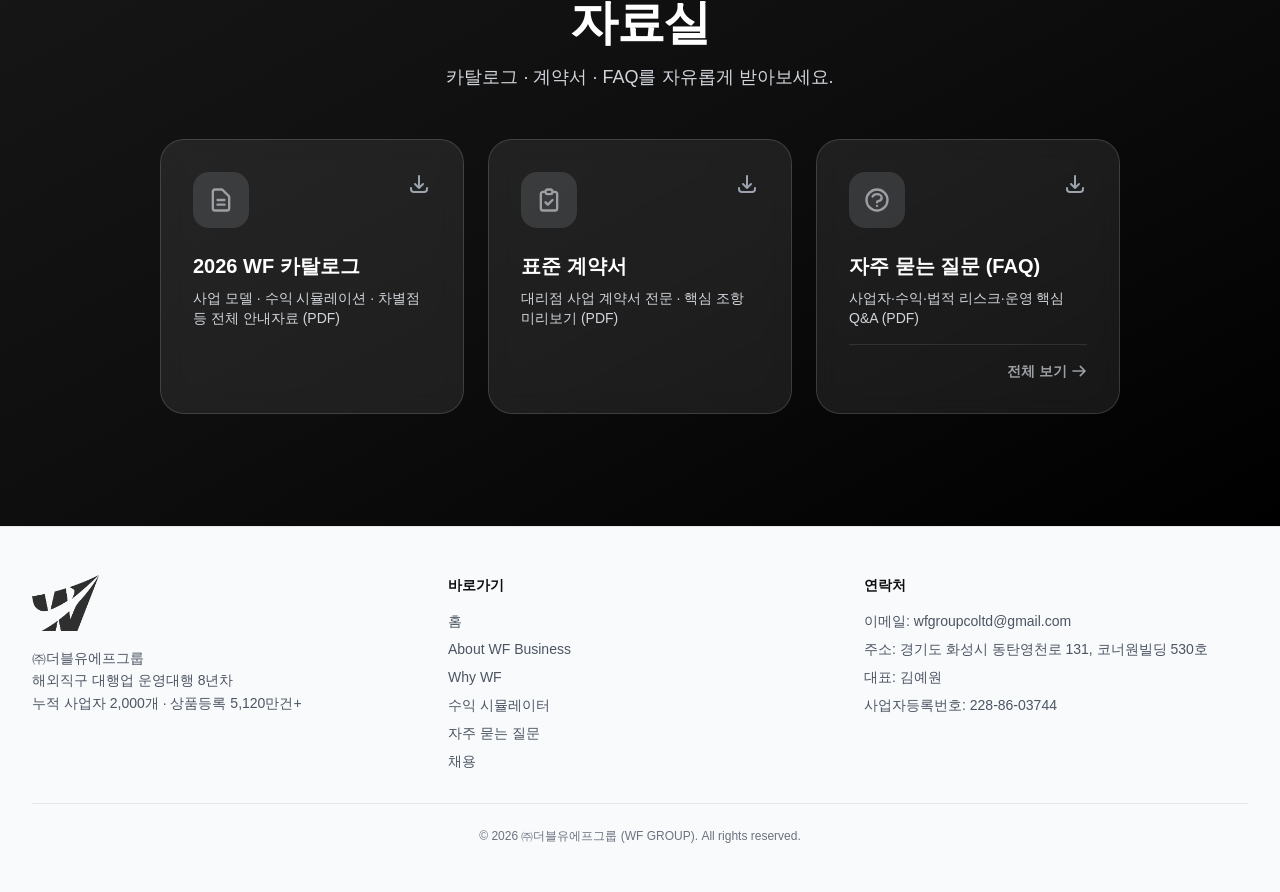
==== commit 20e98745: "A군 수정: 대표자명 김예원, 연혁 오타(정설→설립), FAQ 매출이익 250만 통일, 자료실 계약서 PDF 추가, 비전 수치 설명 추가 Co-Authored-By: Claude " ====
--- a/index.html
+++ b/index.html
@@ -275,7 +275,7 @@
         <div class="relative pl-8 pb-7">
           <div class="absolute -left-[7px] top-1.5 w-3 h-3 rounded-full bg-wfcyan ring-4 ring-white"></div>
           <div class="font-extrabold text-wfblack-dark text-base lg:text-lg">2024 <span class="inline-block align-middle text-[9px] font-bold text-white bg-wfcyan rounded-full px-2 py-0.5 ml-1">MILESTONE</span></div>
-          <div class="text-gray-500 text-xs lg:text-sm mt-0.5 leading-relaxed">주식회사 더블유에프그룹 정설 · 국내 최초 온라인 해외직구 프랜차이즈업 시작</div>
+          <div class="text-gray-500 text-xs lg:text-sm mt-0.5 leading-relaxed">주식회사 더블유에프그룹 설립 · 국내 최초 온라인 해외직구 프랜차이즈업 시작</div>
         </div>
         <div class="relative pl-8 pb-7">
           <div class="absolute -left-[7px] top-1.5 w-3 h-3 rounded-full bg-gray-300 ring-4 ring-white"></div>
@@ -638,7 +638,7 @@
     <div class="max-w-4xl mx-auto px-6 lg:px-8 text-center scroll-fade">
       <div class="inline-block bg-white/10 border border-white/20 text-wfcyan font-semibold text-sm px-4 py-1.5 rounded-full mb-5">ALWAYS NEXT</div>
       <h2 class="text-3xl lg:text-5xl font-extrabold tracking-tight mb-5 leading-tight">멈추지 않는 진화,<br/><span class="text-wfcyan">2027년 5배 성장에 도전합니다</span></h2>
-      <p class="text-gray-300 text-base lg:text-lg leading-relaxed mb-10 max-w-2xl mx-auto">대리점주 40명 → 200명 — WF GROUP이 다음을 준비합니다.</p>
+      <p class="text-gray-300 text-base lg:text-lg leading-relaxed mb-10 max-w-2xl mx-auto">대리점주 40명 → 200명 — WF GROUP이 다음을 준비합니다.<br class="hidden sm:block"/><span class="text-sm text-gray-400">점주 1인당 30~50개 사업자를 세팅하는 구조로, 현재 40여 명의 점주님과 함께 누적 2,000개 사업자를 운영해 왔습니다.</span></p>
       <div class="rounded-3xl overflow-hidden border border-wfcyan/30 shadow-2xl shadow-wfcyan/10">
         <video src="./assets/videos/vision-final.mp4" autoplay muted loop playsinline class="w-full opacity-80 mix-blend-screen"></video>
       </div>
@@ -686,10 +686,10 @@
     <div class="space-y-3">
       <details class="group bg-white hover:bg-gray-50 rounded-2xl border border-gray-100 shadow-sm transition-colors">
         <summary class="cursor-pointer p-6 list-none flex items-center justify-between">
-          <span class="font-bold text-wfblack-dark text-lg">평균 월 수익 250만원, 진짜인가요?</span>
+          <span class="font-bold text-wfblack-dark text-lg">평균 월 매출이익 250만원, 진짜인가요?</span>
           <svg class="w-5 h-5 text-wfblack transition-transform group-open:rotate-180" fill="none" viewBox="0 0 24 24" stroke="currentColor" stroke-width="2.5"><path stroke-linecap="round" stroke-linejoin="round" d="M19 9l-7 7-7-7"/></svg>
         </summary>
-        <div class="px-6 pb-6 text-gray-700 leading-relaxed text-sm">기존 점주님 데이터 기준 평균 매출 250만원, 마진율 약 50% 수준입니다. 평균 4개월차부터 안정화됩니다.</div>
+        <div class="px-6 pb-6 text-gray-700 leading-relaxed text-sm">기존 점주님 데이터 기준 평균 월 매출이익 250만원(원가 대비 마진율 약 53.7%) 수준입니다. 평균 4개월차부터 안정화됩니다.</div>
       </details>
       <details class="group bg-white hover:bg-gray-50 rounded-2xl border border-gray-100 shadow-sm transition-colors">
         <summary class="cursor-pointer p-6 list-none flex items-center justify-between">
@@ -731,7 +731,7 @@
       <h2 class="text-3xl lg:text-5xl font-extrabold tracking-tight mb-4">자료실</h2>
       <p class="text-gray-300 text-lg">카탈로그 · 계약서 · FAQ를 자유롭게 받아보세요.</p>
     </div>
-    <div class="grid md:grid-cols-2 gap-6">
+    <div class="grid md:grid-cols-3 gap-6">
       <a href="./assets/files/WF-Catalog.pdf" download class="group glass rounded-3xl p-8 hover:bg-white/15 transition-all hover:-translate-y-1">
         <div class="flex items-start justify-between mb-6">
           <div class="w-14 h-14 bg-wfsilver/20 rounded-2xl flex items-center justify-center"><svg class="w-7 h-7 text-wfsilver" fill="none" viewBox="0 0 24 24" stroke="currentColor" stroke-width="2"><path stroke-linecap="round" stroke-linejoin="round" d="M9 12h6m-6 4h6m2 5H7a2 2 0 01-2-2V5a2 2 0 012-2h5.586a1 1 0 01.707.293l5.414 5.414a1 1 0 01.293.707V19a2 2 0 01-2 2z"/></svg></div>
@@ -739,6 +739,14 @@
         </div>
         <h3 class="text-xl font-bold mb-2">2026 WF 카탈로그</h3>
         <p class="text-gray-300 text-sm">사업 모델 · 수익 시뮬레이션 · 차별점 등 전체 안내자료 (PDF)</p>
+      </a>
+      <a href="./assets/files/WF-Contract.pdf" download class="group glass rounded-3xl p-8 hover:bg-white/15 transition-all hover:-translate-y-1">
+        <div class="flex items-start justify-between mb-6">
+          <div class="w-14 h-14 bg-wfsilver/20 rounded-2xl flex items-center justify-center"><svg class="w-7 h-7 text-wfsilver" fill="none" viewBox="0 0 24 24" stroke="currentColor" stroke-width="2"><path stroke-linecap="round" stroke-linejoin="round" d="M9 5H7a2 2 0 00-2 2v12a2 2 0 002 2h10a2 2 0 002-2V7a2 2 0 00-2-2h-2M9 5a2 2 0 002 2h2a2 2 0 002-2M9 5a2 2 0 012-2h2a2 2 0 012 2m-6 9l2 2 4-4"/></svg></div>
+          <svg class="w-6 h-6 text-gray-400 group-hover:text-wfsilver transition-all" fill="none" viewBox="0 0 24 24" stroke="currentColor" stroke-width="2"><path stroke-linecap="round" stroke-linejoin="round" d="M4 16v1a3 3 0 003 3h10a3 3 0 003-3v-1m-4-4l-4 4m0 0l-4-4m4 4V4"/></svg>
+        </div>
+        <h3 class="text-xl font-bold mb-2">표준 계약서</h3>
+        <p class="text-gray-300 text-sm">대리점 사업 계약서 전문 · 핵심 조항 미리보기 (PDF)</p>
       </a>
       <div class="group glass rounded-3xl p-8 hover:bg-white/15 transition-all hover:-translate-y-1 flex flex-col">
         <a href="./assets/files/WF-FAQ.pdf" download class="block flex-1">
@@ -781,7 +789,7 @@
         <ul class="space-y-2 text-sm text-gray-600">
           <li>이메일: <a href="mailto:wfgroupcoltd@gmail.com" class="hover:text-wfblack">wfgroupcoltd@gmail.com</a></li>
           <li>주소: 경기도 화성시 동탄영천로 131, 코너원빌딩 530호</li>
-          <li>대표: 김정욱</li>
+          <li>대표: 김예원</li>
           <li>사업자등록번호: 228-86-03744</li>
         </ul>
       </div>
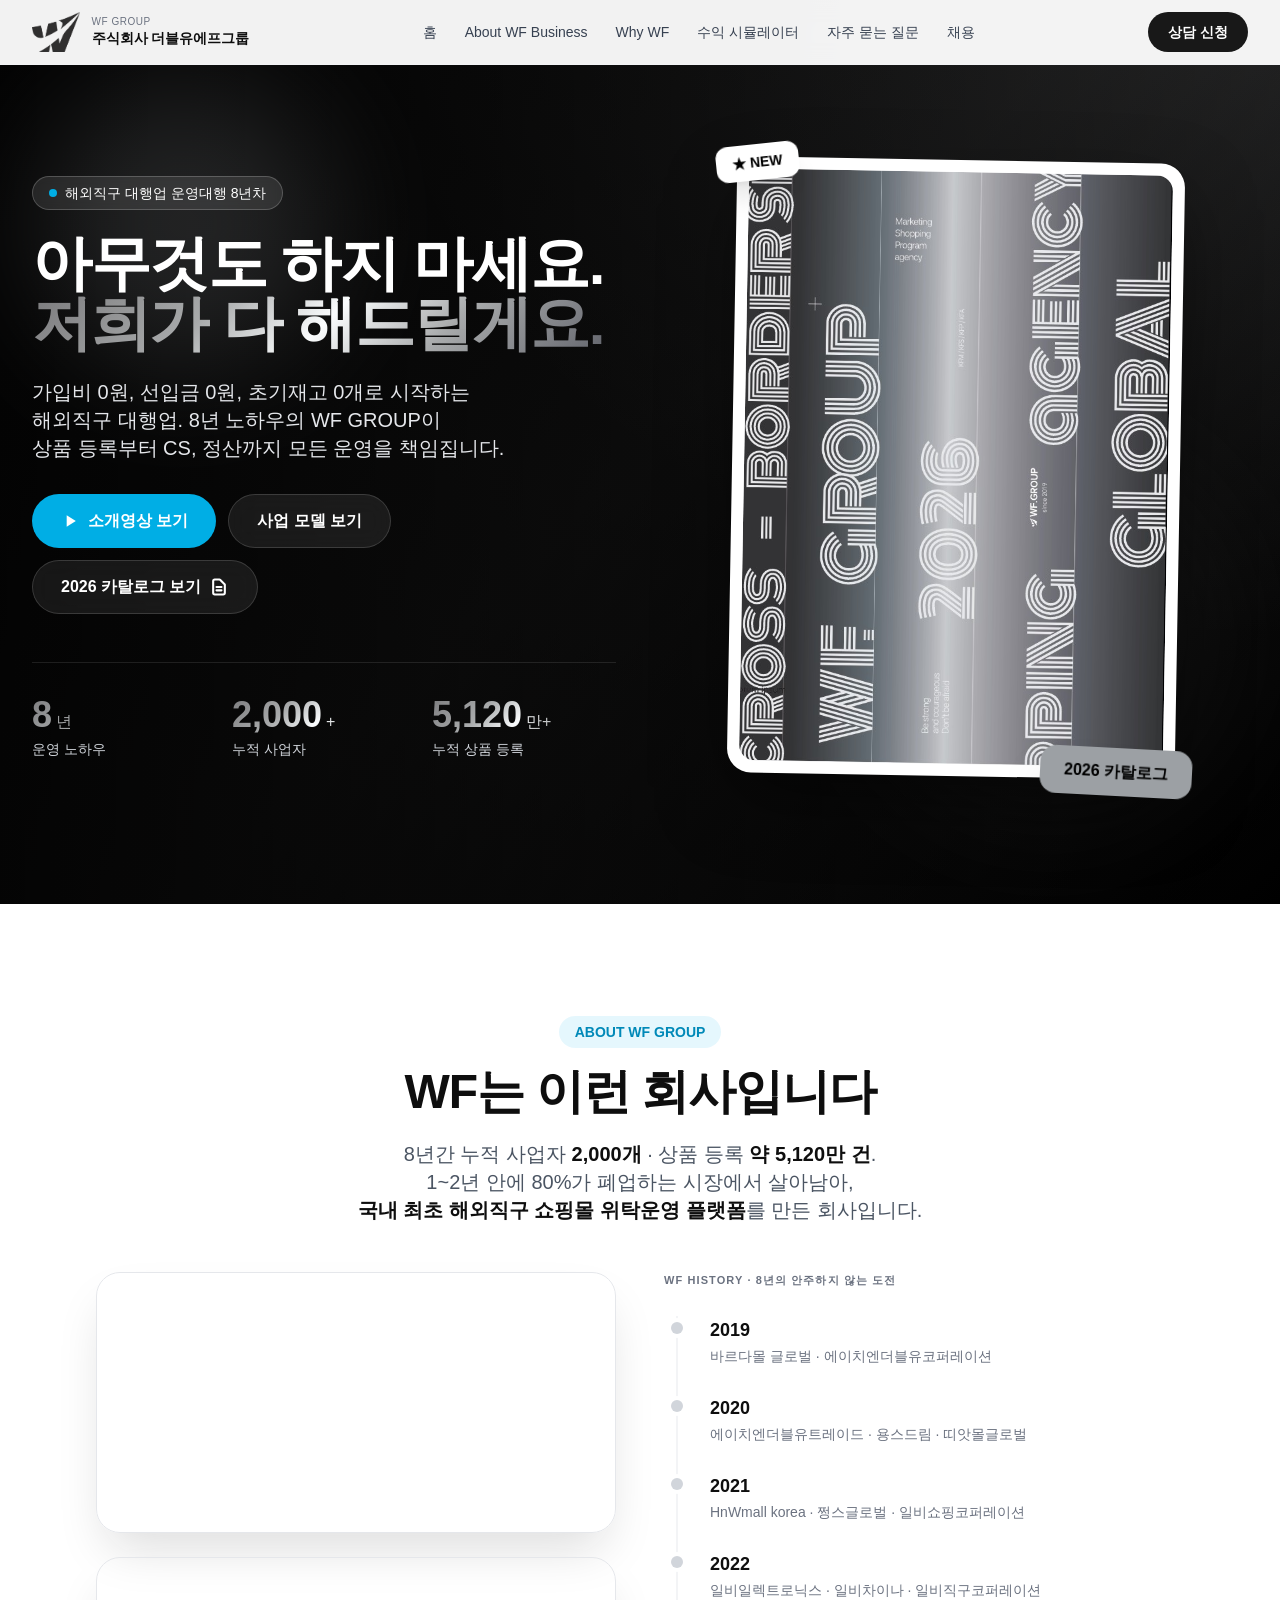
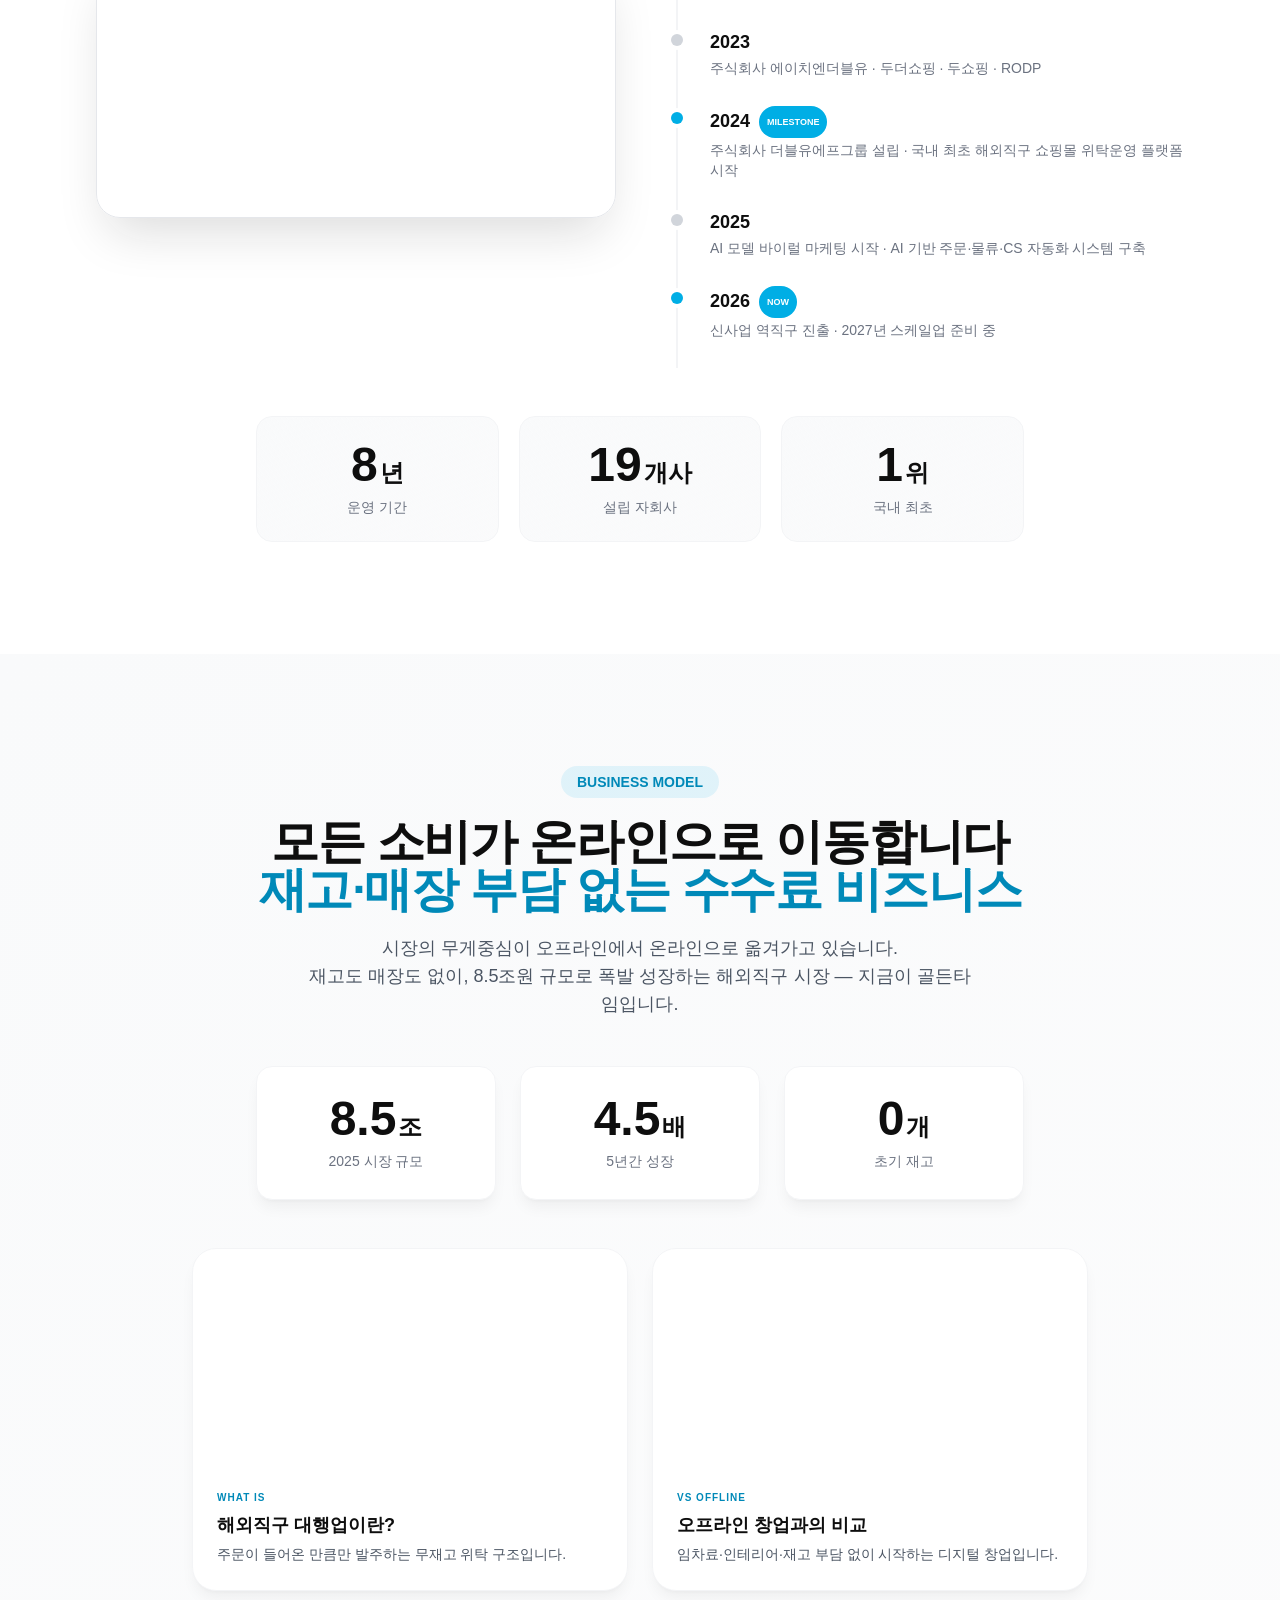
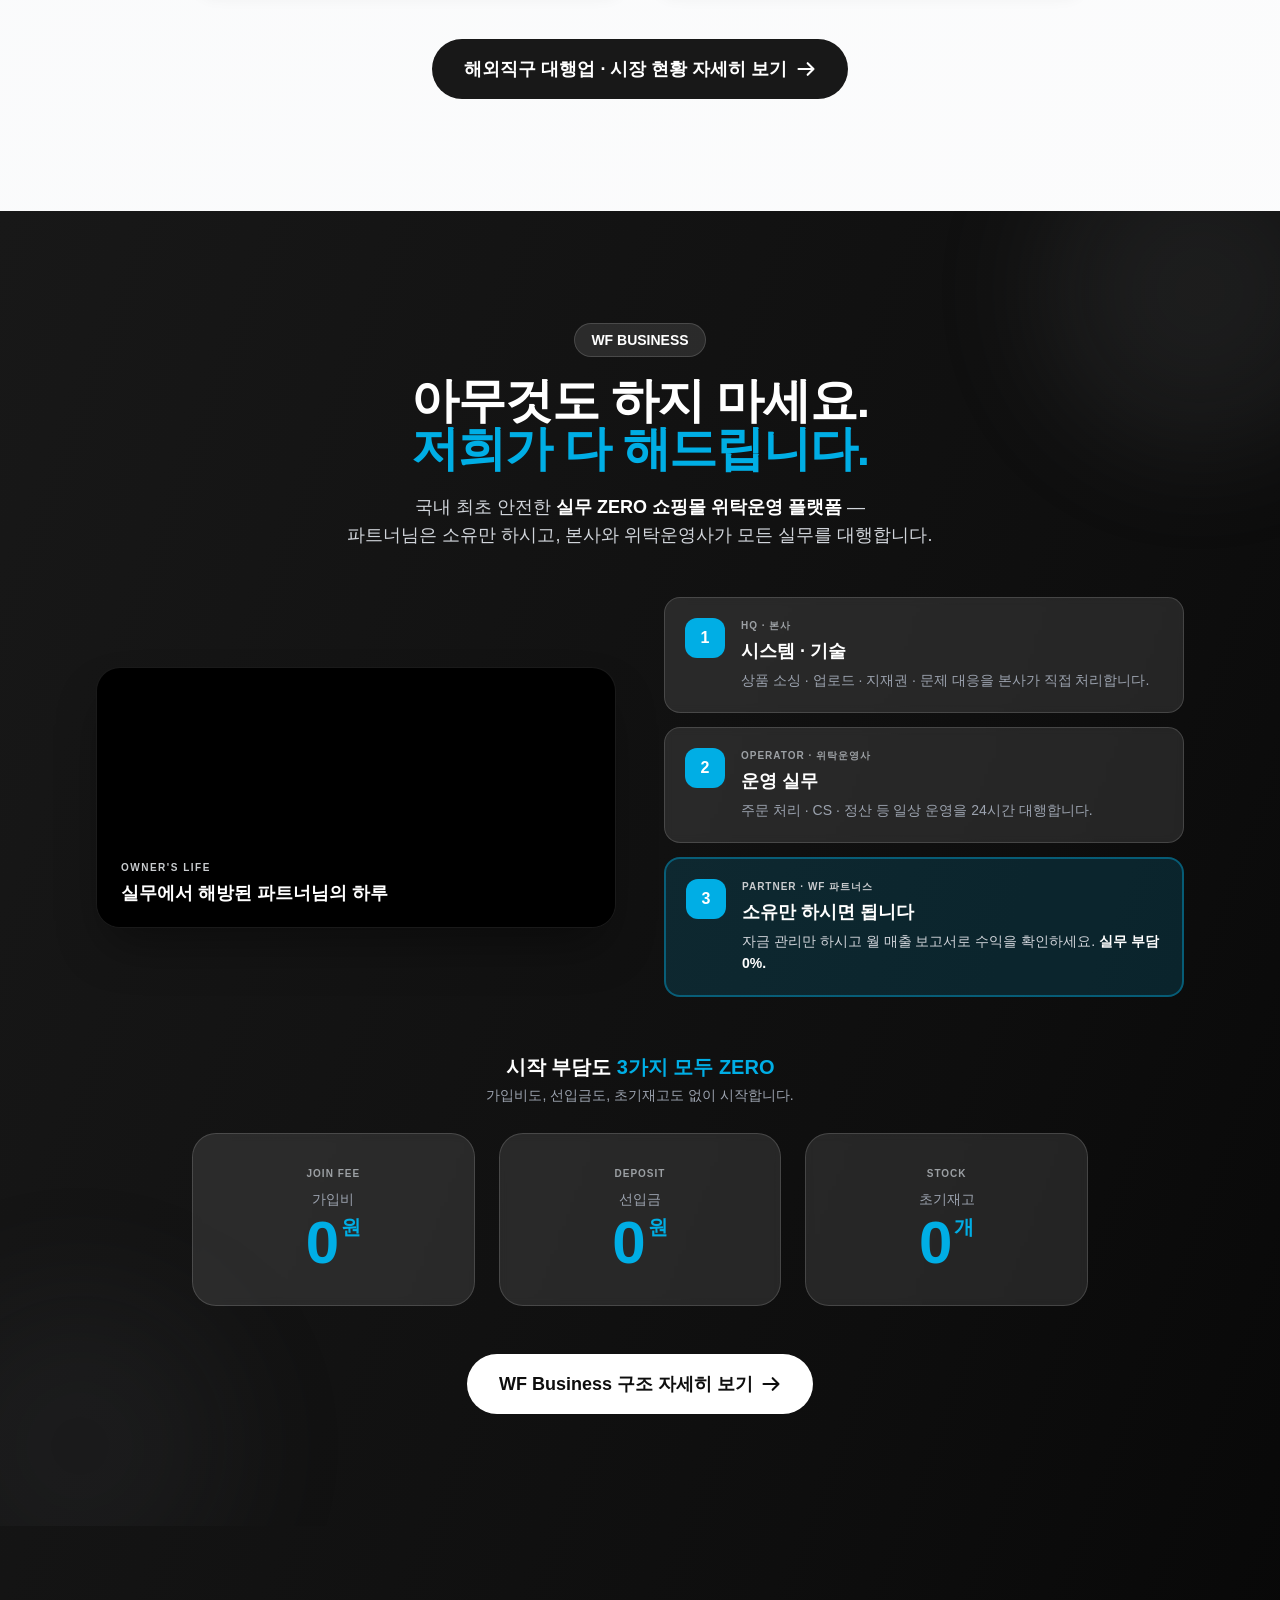
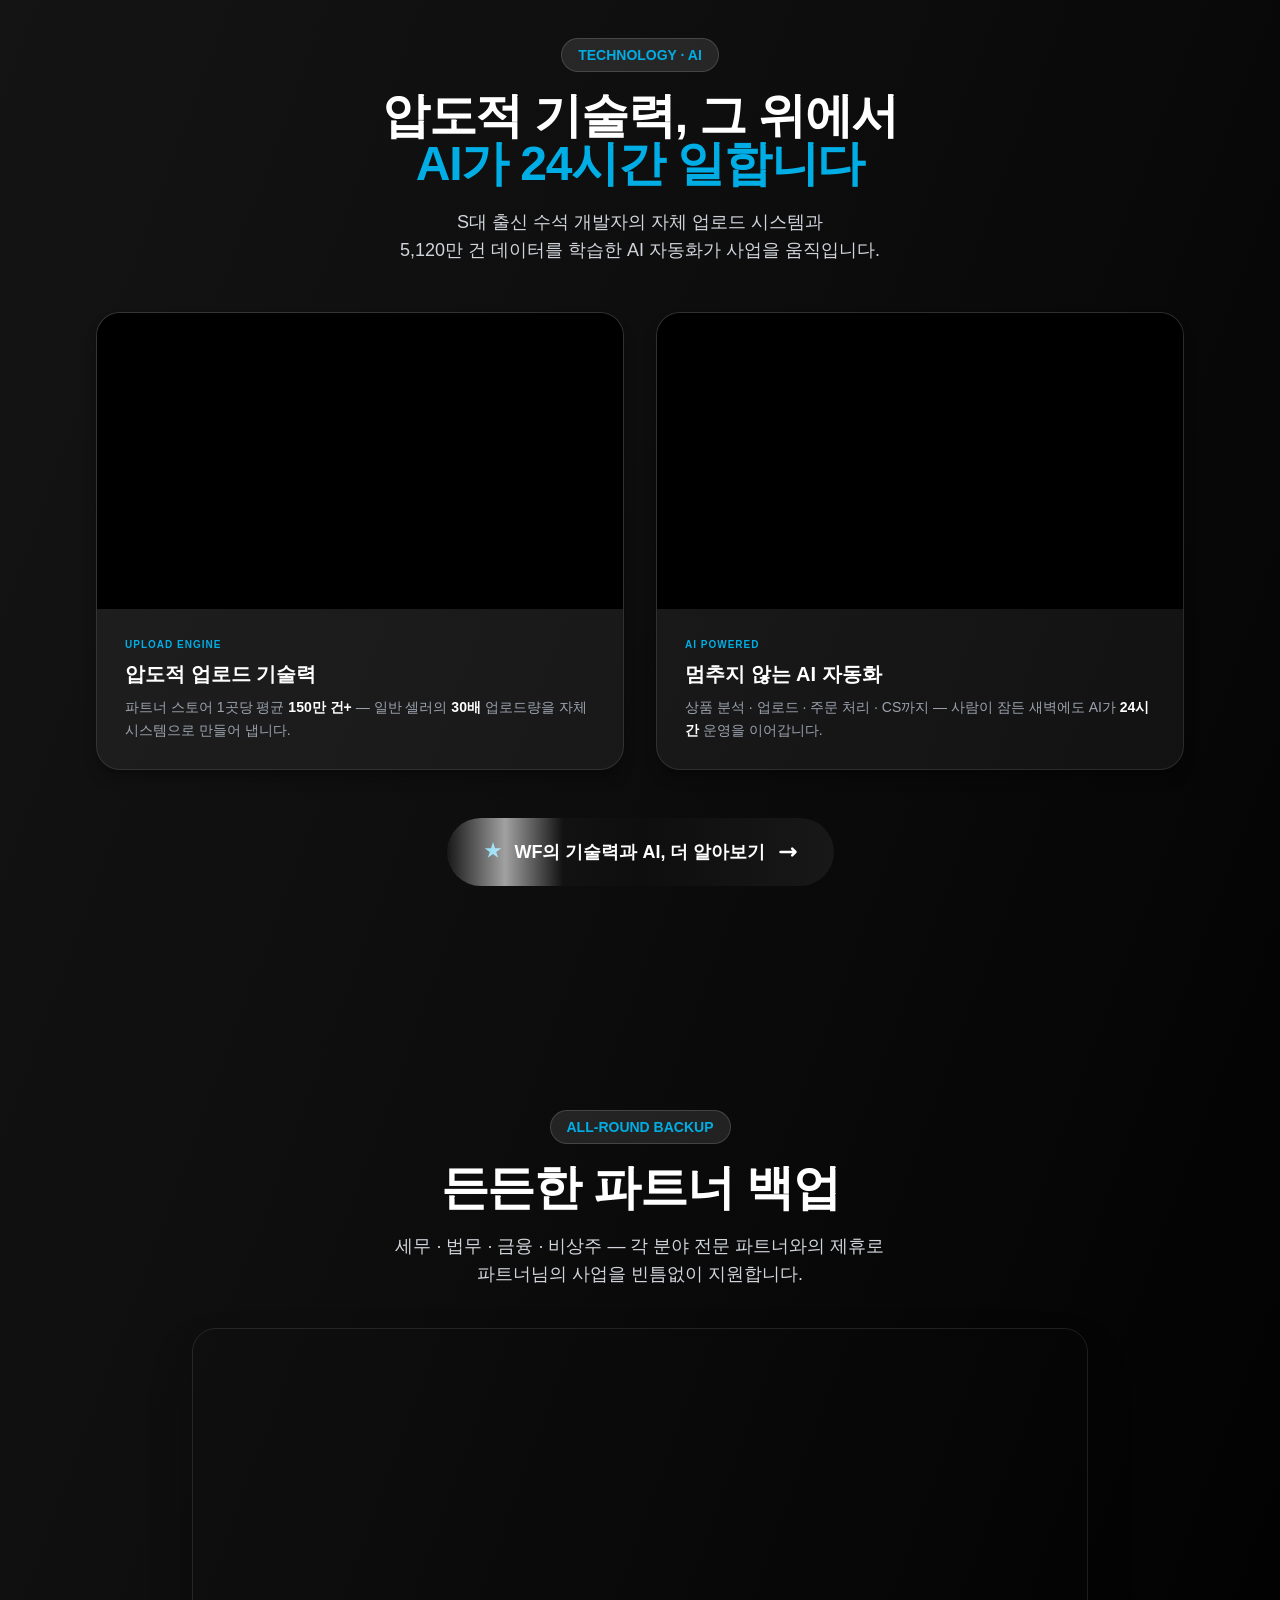
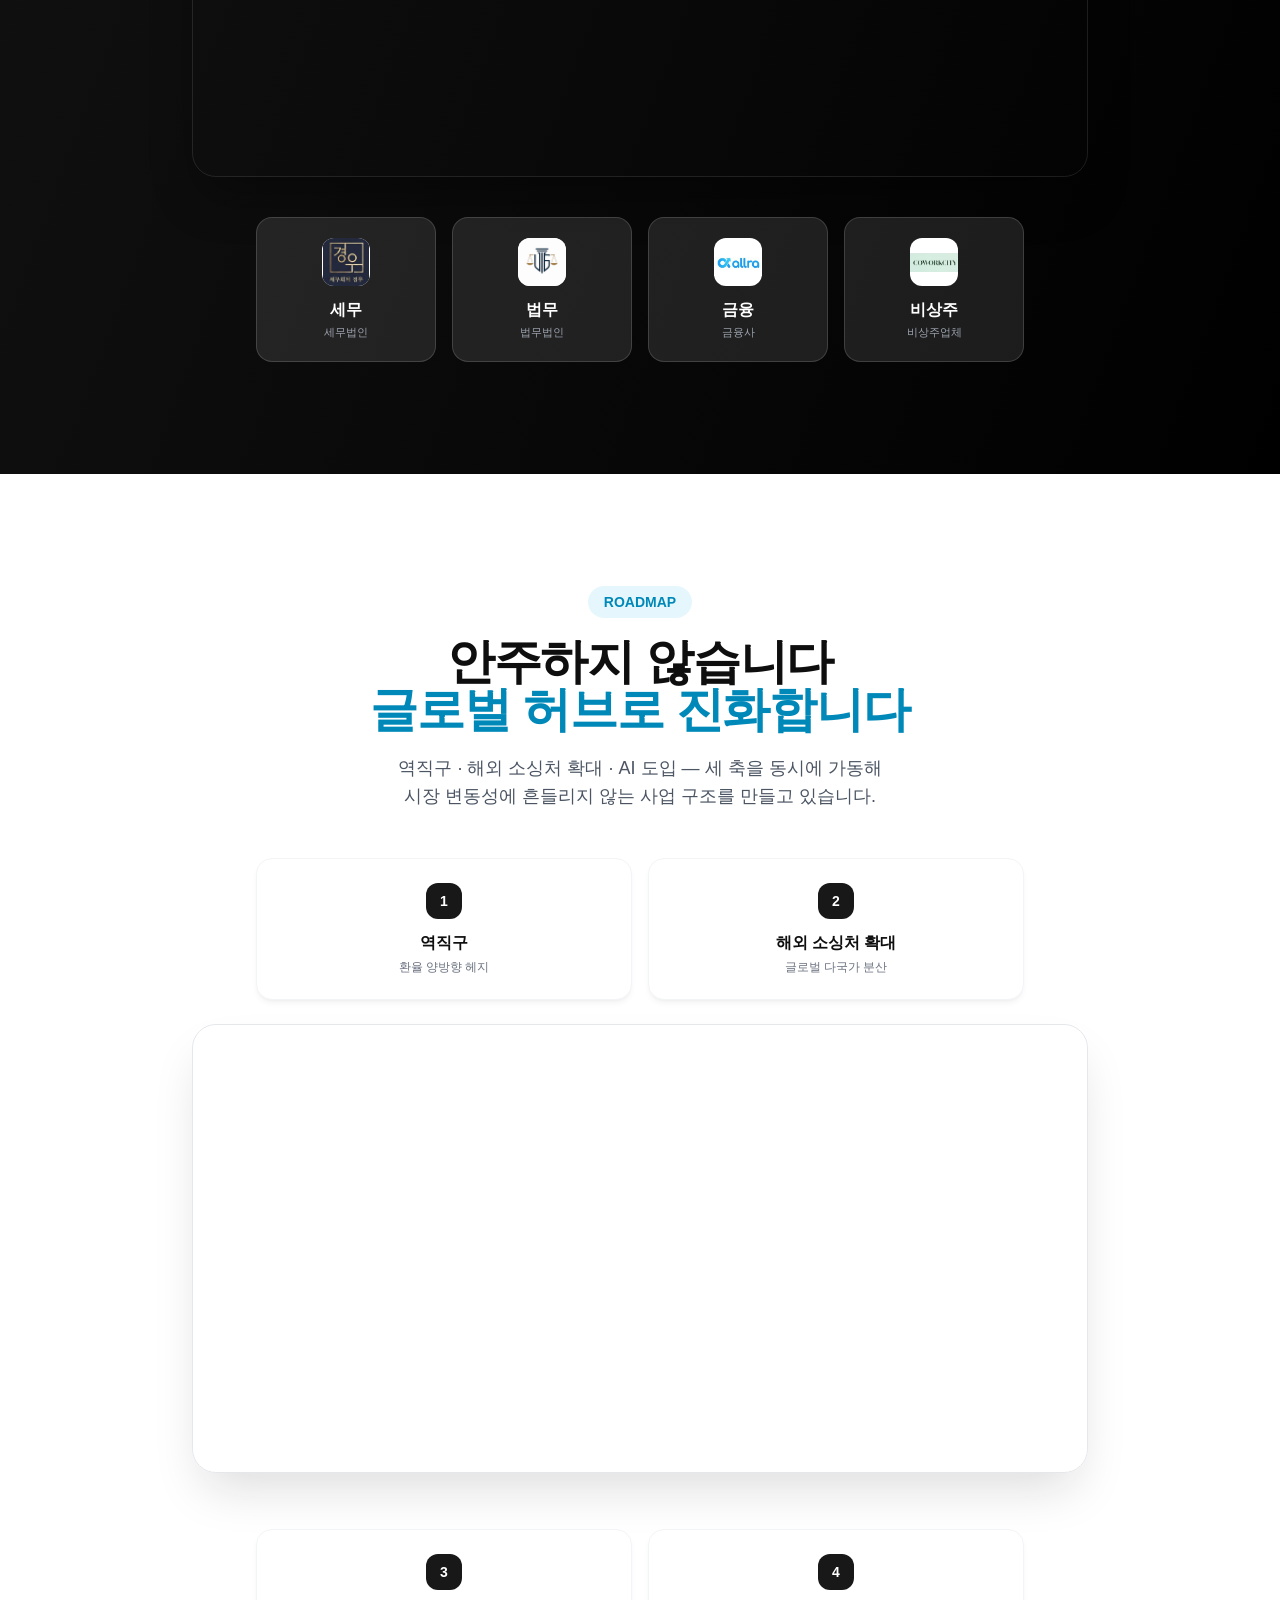
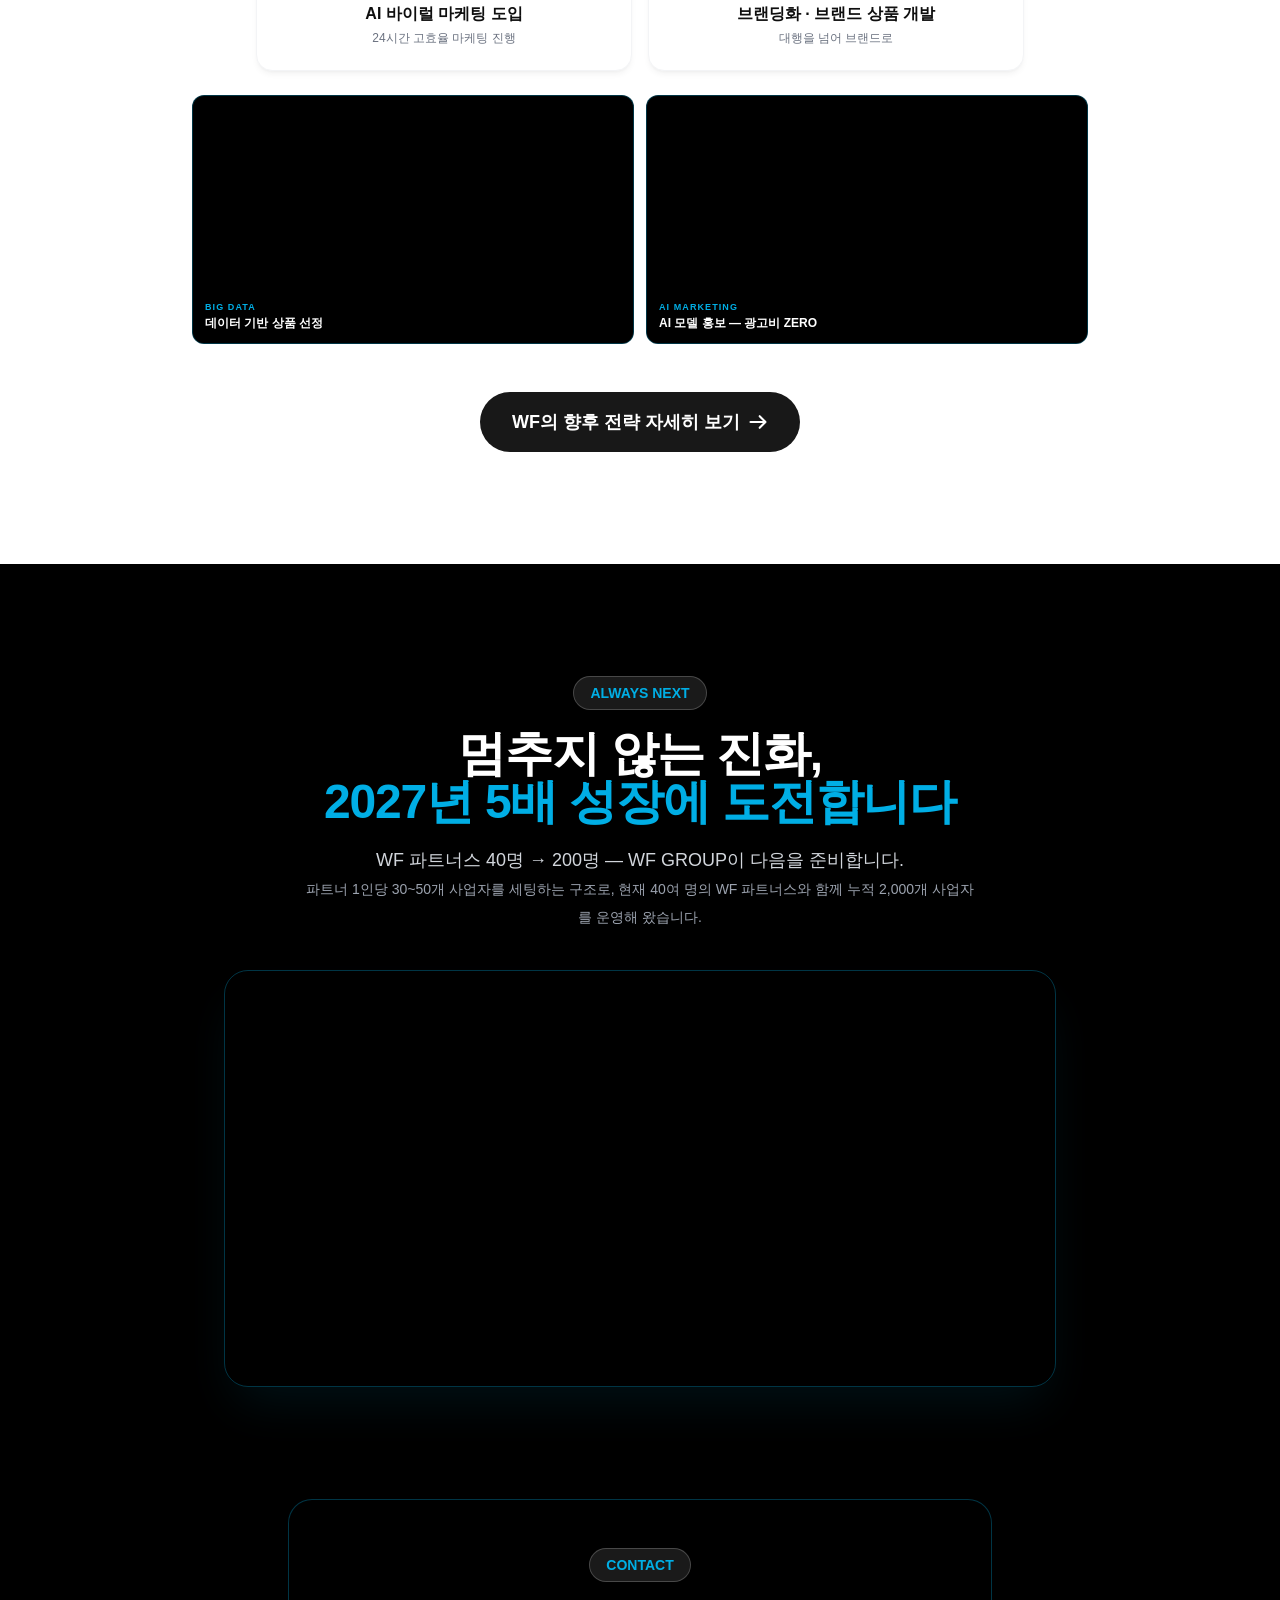
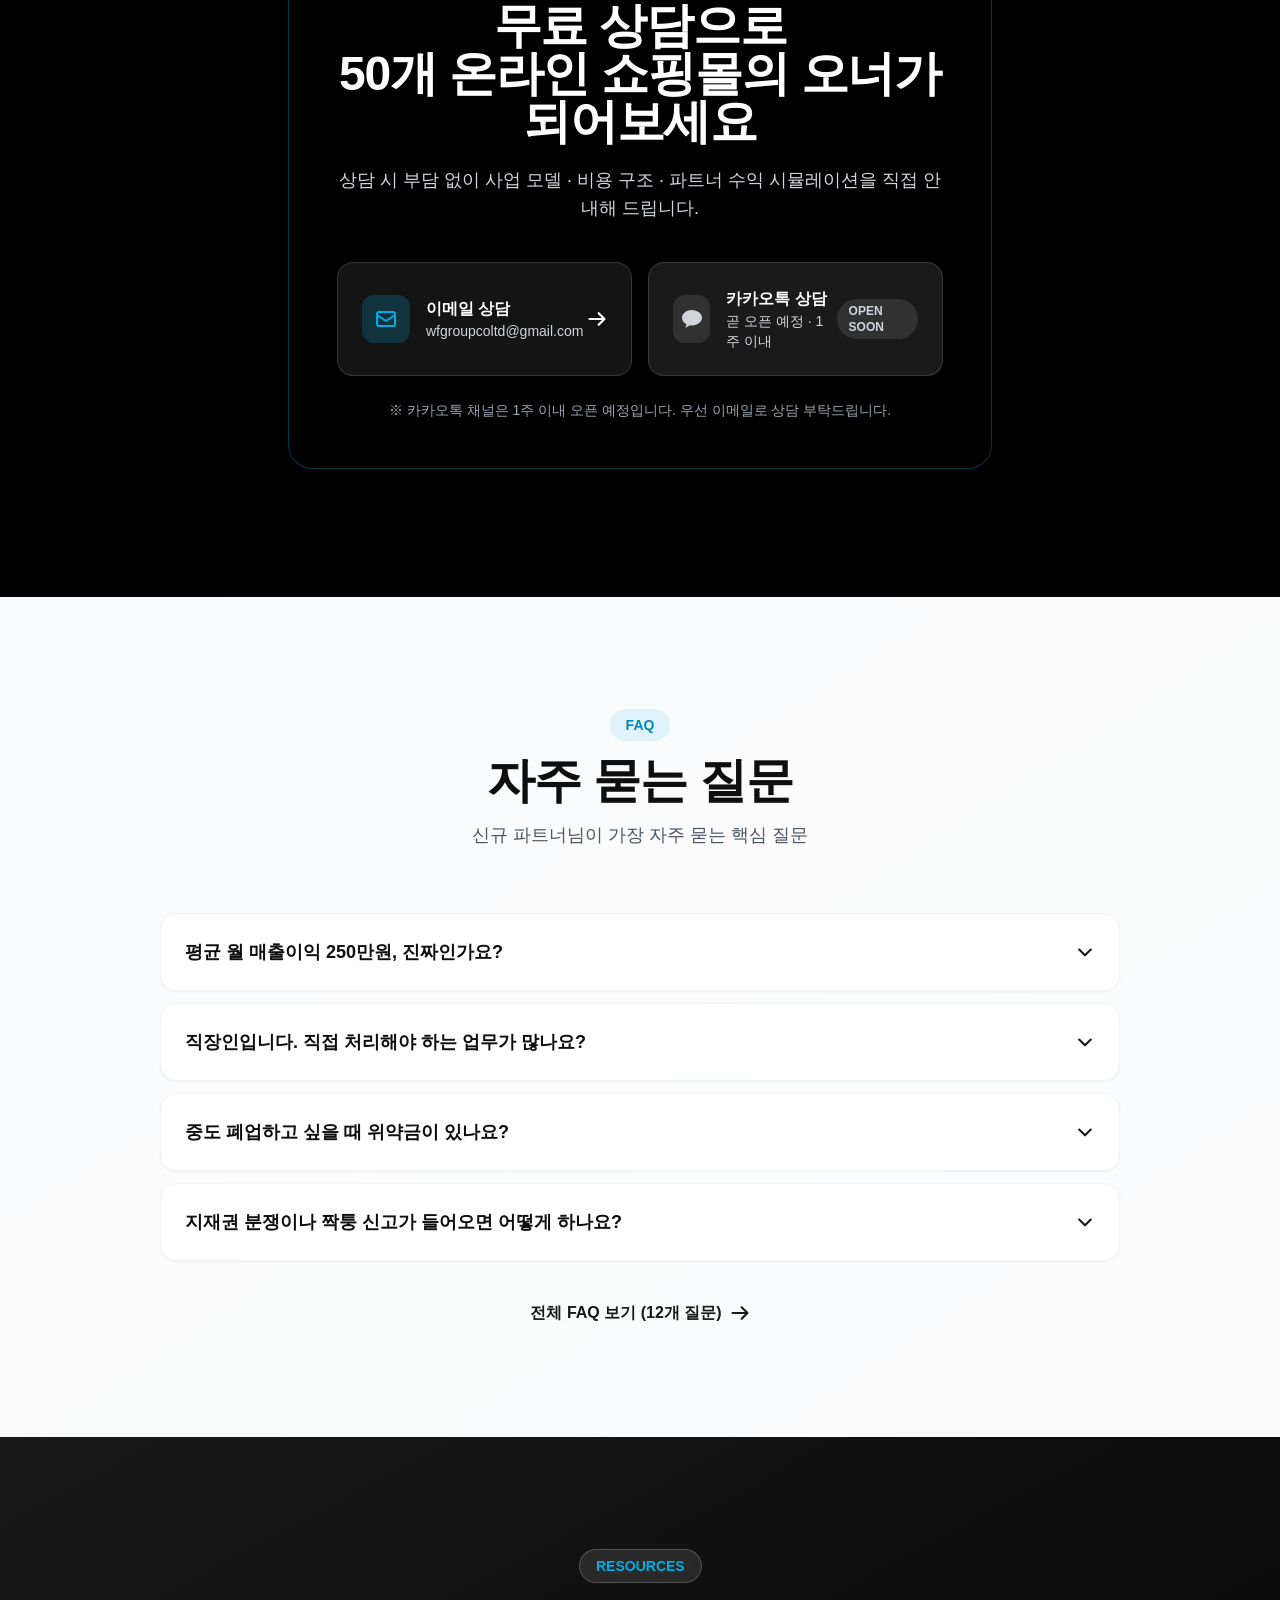
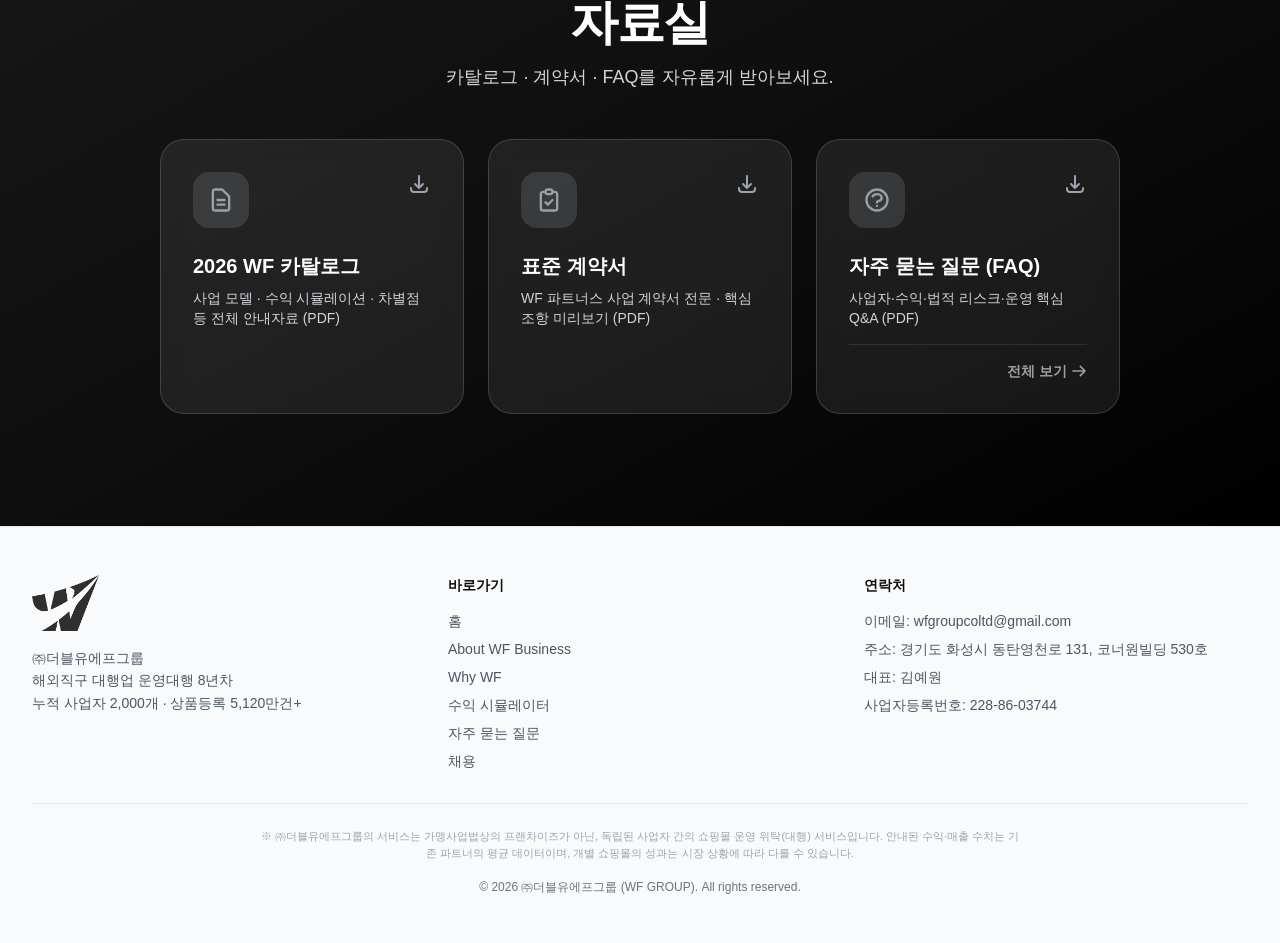
==== commit 8ec26894: "C군 용어 개편: 점주→WF 파트너스/파트너님, 프랜차이즈→쇼핑몰 위탁운영 플랫폼, 가맹비→가입비, 대리점→파트너 스토어, 지재권 FAQ 답변 정비, 푸터 면책조항 추가 (국내 최" ====
--- a/index.html
+++ b/index.html
@@ -4,7 +4,7 @@
 <meta charset="UTF-8" />
 <meta name="viewport" content="width=device-width, initial-scale=1.0" />
 <title>WF GROUP · 해외직구 대행업 운영대행 8년차</title>
-<meta name="description" content="가맹비 0원, 선입금 0원으로 시작하는 50개 사업체 해외직구대행. 8년 노하우의 WF GROUP에서 모든 운영을 책임집니다." />
+<meta name="description" content="가입비 0원, 선입금 0원으로 시작하는 50개 사업체 해외직구 쇼핑몰 위탁운영. 8년 노하우의 WF GROUP에서 모든 운영을 책임집니다." />
 <link rel="icon" type="image/png" href="./assets/images/wf-symbol.png" />
 
 <link rel="stylesheet" as="style" crossorigin href="https://cdn.jsdelivr.net/gh/orioncactus/pretendard@v1.3.9/dist/web/variable/pretendardvariable-dynamic-subset.min.css" />
@@ -172,7 +172,7 @@
         <span class="block gradient-text">저희가 다 해드릴게요.</span>
       </h1>
       <p class="text-lg lg:text-xl text-gray-200 leading-relaxed mb-8 max-w-xl">
-        가맹비 0원, 선입금 0원, 초기재고 0개로 시작하는<br class="hidden sm:block" />
+        가입비 0원, 선입금 0원, 초기재고 0개로 시작하는<br class="hidden sm:block" />
         해외직구 대행업. 8년 노하우의 WF GROUP이<br class="hidden sm:block" />
         상품 등록부터 CS, 정산까지 모든 운영을 책임집니다.
       </p>
@@ -232,7 +232,7 @@
       <p class="text-gray-600 text-base lg:text-xl leading-relaxed max-w-3xl mx-auto mb-12">
         8년간 누적 사업자 <strong class="text-wfblack-dark">2,000개</strong> · 상품 등록 <strong class="text-wfblack-dark">약 5,120만 건</strong>.<br class="hidden sm:block"/>
         1~2년 안에 80%가 폐업하는 시장에서 살아남아,<br class="hidden sm:block"/>
-        <strong class="text-wfblack-dark">국내 최초 온라인 해외직구 프랜차이즈</strong>를 만든 회사입니다.
+        <strong class="text-wfblack-dark">국내 최초 해외직구 쇼핑몰 위탁운영 플랫폼</strong>를 만든 회사입니다.
       </p>
     </div>
     <div class="grid lg:grid-cols-2 gap-8 lg:gap-12 items-start mb-12">
@@ -275,7 +275,7 @@
         <div class="relative pl-8 pb-7">
           <div class="absolute -left-[7px] top-1.5 w-3 h-3 rounded-full bg-wfcyan ring-4 ring-white"></div>
           <div class="font-extrabold text-wfblack-dark text-base lg:text-lg">2024 <span class="inline-block align-middle text-[9px] font-bold text-white bg-wfcyan rounded-full px-2 py-0.5 ml-1">MILESTONE</span></div>
-          <div class="text-gray-500 text-xs lg:text-sm mt-0.5 leading-relaxed">주식회사 더블유에프그룹 설립 · 국내 최초 온라인 해외직구 프랜차이즈업 시작</div>
+          <div class="text-gray-500 text-xs lg:text-sm mt-0.5 leading-relaxed">주식회사 더블유에프그룹 설립 · 국내 최초 해외직구 쇼핑몰 위탁운영 플랫폼 시작</div>
         </div>
         <div class="relative pl-8 pb-7">
           <div class="absolute -left-[7px] top-1.5 w-3 h-3 rounded-full bg-gray-300 ring-4 ring-white"></div>
@@ -377,8 +377,8 @@
         <span class="text-wfcyan">저희가 다 해드립니다.</span>
       </h2>
       <p class="text-gray-300 text-base lg:text-lg leading-relaxed max-w-2xl mx-auto">
-        국내 최초 안전한 <strong class="text-white">실무 ZERO 온라인 프랜차이즈</strong> —<br class="hidden sm:block"/>
-        점주님은 소유만 하시고, 본사와 위탁운영사가 모든 실무를 대행합니다.
+        국내 최초 안전한 <strong class="text-white">실무 ZERO 쇼핑몰 위탁운영 플랫폼</strong> —<br class="hidden sm:block"/>
+        파트너님은 소유만 하시고, 본사와 위탁운영사가 모든 실무를 대행합니다.
       </p>
     </div>
     <div class="grid lg:grid-cols-2 gap-8 lg:gap-12 items-center mb-14">
@@ -387,7 +387,7 @@
           <video src="./assets/videos/life-zero.mp4" autoplay muted loop playsinline class="w-full h-auto block"></video>
           <div class="absolute inset-x-0 bottom-0 bg-gradient-to-t from-black/85 via-black/35 to-transparent px-6 pt-12 pb-5">
             <div class="text-[10px] font-bold text-wfsilver-light tracking-[0.15em] mb-1">OWNER'S LIFE</div>
-            <div class="text-base lg:text-lg font-extrabold text-white leading-snug">실무에서 해방된 점주님의 하루</div>
+            <div class="text-base lg:text-lg font-extrabold text-white leading-snug">실무에서 해방된 파트너님의 하루</div>
           </div>
         </div>
       </div>
@@ -411,7 +411,7 @@
         <div class="bg-wfcyan/15 border-2 border-wfcyan/40 rounded-2xl p-5 flex gap-4 items-start">
           <div class="bg-wfcyan text-white w-10 h-10 rounded-xl flex items-center justify-center font-extrabold flex-shrink-0">3</div>
           <div>
-            <div class="text-[10px] text-wfsilver-light font-bold tracking-widest mb-1">OWNER · 점주님</div>
+            <div class="text-[10px] text-wfsilver-light font-bold tracking-widest mb-1">PARTNER · WF 파트너스</div>
             <h3 class="font-extrabold text-white text-lg mb-1">소유만 하시면 됩니다</h3>
             <p class="text-gray-300 text-sm leading-relaxed">자금 관리만 하시고 월 매출 보고서로 수익을 확인하세요. <strong class="text-white">실무 부담 0%.</strong></p>
           </div>
@@ -420,11 +420,11 @@
     </div>
     <div class="scroll-fade">
       <p class="text-center text-white font-bold text-lg lg:text-xl mb-1">시작 부담도 <span class="text-wfcyan">3가지 모두 ZERO</span></p>
-      <p class="text-center text-gray-400 text-sm mb-7">가맹비도, 선입금도, 초기재고도 없이 시작합니다.</p>
+      <p class="text-center text-gray-400 text-sm mb-7">가입비도, 선입금도, 초기재고도 없이 시작합니다.</p>
       <div class="grid grid-cols-1 sm:grid-cols-3 gap-4 lg:gap-6 max-w-4xl mx-auto mb-12">
         <div class="bg-white/10 backdrop-blur-sm border border-white/15 rounded-3xl p-7 lg:p-8 text-center">
-          <div class="text-[10px] text-wfsilver font-bold tracking-widest mb-2">FRANCHISE FEE</div>
-          <div class="text-sm text-gray-400 mb-1">가맹비</div>
+          <div class="text-[10px] text-wfsilver font-bold tracking-widest mb-2">JOIN FEE</div>
+          <div class="text-sm text-gray-400 mb-1">가입비</div>
           <div class="text-5xl lg:text-6xl font-black text-wfcyan leading-none">0<span class="text-xl font-bold align-top ml-0.5">원</span></div>
         </div>
         <div class="bg-white/10 backdrop-blur-sm border border-white/15 rounded-3xl p-7 lg:p-8 text-center">
@@ -471,7 +471,7 @@
         <div class="p-6 lg:p-7">
           <div class="text-[10px] text-wfcyan font-bold tracking-widest mb-2">UPLOAD ENGINE</div>
           <h3 class="text-xl font-extrabold text-white mb-2">압도적 업로드 기술력</h3>
-          <p class="text-gray-400 text-sm leading-relaxed">대리점 1개당 평균 <strong class="text-white">150만 건+</strong> — 일반 셀러의 <strong class="text-white">30배</strong> 업로드량을 자체 시스템으로 만들어 냅니다.</p>
+          <p class="text-gray-400 text-sm leading-relaxed">파트너 스토어 1곳당 평균 <strong class="text-white">150만 건+</strong> — 일반 셀러의 <strong class="text-white">30배</strong> 업로드량을 자체 시스템으로 만들어 냅니다.</p>
         </div>
       </div>
       <div class="bg-white/5 rounded-3xl overflow-hidden border border-white/10 shadow-lg shadow-black/30 scroll-fade">
@@ -506,7 +506,7 @@
       </h2>
       <p class="text-gray-300 text-base lg:text-lg leading-relaxed mb-10 max-w-2xl mx-auto">
         세무 · 법무 · 금융 · 비상주 — 각 분야 전문 파트너와의 제휴로<br class="hidden sm:block"/>
-        점주님의 사업을 빈틈없이 지원합니다.
+        파트너님의 사업을 빈틈없이 지원합니다.
       </p>
     </div>
 
@@ -638,7 +638,7 @@
     <div class="max-w-4xl mx-auto px-6 lg:px-8 text-center scroll-fade">
       <div class="inline-block bg-white/10 border border-white/20 text-wfcyan font-semibold text-sm px-4 py-1.5 rounded-full mb-5">ALWAYS NEXT</div>
       <h2 class="text-3xl lg:text-5xl font-extrabold tracking-tight mb-5 leading-tight">멈추지 않는 진화,<br/><span class="text-wfcyan">2027년 5배 성장에 도전합니다</span></h2>
-      <p class="text-gray-300 text-base lg:text-lg leading-relaxed mb-10 max-w-2xl mx-auto">대리점주 40명 → 200명 — WF GROUP이 다음을 준비합니다.<br class="hidden sm:block"/><span class="text-sm text-gray-400">점주 1인당 30~50개 사업자를 세팅하는 구조로, 현재 40여 명의 점주님과 함께 누적 2,000개 사업자를 운영해 왔습니다.</span></p>
+      <p class="text-gray-300 text-base lg:text-lg leading-relaxed mb-10 max-w-2xl mx-auto">WF 파트너스 40명 → 200명 — WF GROUP이 다음을 준비합니다.<br class="hidden sm:block"/><span class="text-sm text-gray-400">파트너 1인당 30~50개 사업자를 세팅하는 구조로, 현재 40여 명의 WF 파트너스와 함께 누적 2,000개 사업자를 운영해 왔습니다.</span></p>
       <div class="rounded-3xl overflow-hidden border border-wfcyan/30 shadow-2xl shadow-wfcyan/10">
         <video src="./assets/videos/vision-final.mp4" autoplay muted loop playsinline class="w-full opacity-80 mix-blend-screen"></video>
       </div>
@@ -650,8 +650,8 @@
     <div class="max-w-3xl mx-auto px-6 lg:px-8 scroll-fade">
       <div class="bg-black/20 backdrop-blur-[2px] border border-wfcyan/30 rounded-3xl shadow-2xl shadow-black/40 p-8 lg:p-12 text-center">
       <div class="inline-block bg-white/10 backdrop-blur-sm border border-white/20 text-wfcyan font-semibold text-sm px-4 py-1.5 rounded-full mb-5">CONTACT</div>
-      <h2 class="text-3xl lg:text-5xl font-extrabold tracking-tight mb-5 leading-tight">무료 상담으로<br/>50개 사업체 사장님이 되어보세요</h2>
-      <p class="text-gray-300 text-base lg:text-lg mb-10 max-w-2xl mx-auto">상담 시 부담 없이 사업 모델 · 비용 구조 · 점주 수익 시뮬레이션을 직접 안내해 드립니다.</p>
+      <h2 class="text-3xl lg:text-5xl font-extrabold tracking-tight mb-5 leading-tight">무료 상담으로<br/>50개 온라인 쇼핑몰의 오너가 되어보세요</h2>
+      <p class="text-gray-300 text-base lg:text-lg mb-10 max-w-2xl mx-auto">상담 시 부담 없이 사업 모델 · 비용 구조 · 파트너 수익 시뮬레이션을 직접 안내해 드립니다.</p>
       <div class="grid sm:grid-cols-2 gap-4 max-w-2xl mx-auto text-left">
         <a href="mailto:wfgroupcoltd@gmail.com?subject=%5B%EC%83%81%EB%8B%B4%20%EC%8B%A0%EC%B2%AD%5D%20WF%20GROUP" class="group flex items-center justify-between glass hover:bg-white/15 rounded-2xl p-6 transition-all">
           <div class="flex items-center gap-4">
@@ -681,7 +681,7 @@
     <div class="text-center mb-16 scroll-fade">
       <div class="inline-block bg-wfcyan/10 text-wfcyan-dark font-semibold text-sm px-4 py-1.5 rounded-full mb-4">FAQ</div>
       <h2 class="text-3xl lg:text-5xl font-extrabold text-wfblack-dark tracking-tight mb-4">자주 묻는 질문</h2>
-      <p class="text-gray-600 text-lg">신규 점주님이 가장 자주 묻는 핵심 질문</p>
+      <p class="text-gray-600 text-lg">신규 파트너님이 가장 자주 묻는 핵심 질문</p>
     </div>
     <div class="space-y-3">
       <details class="group bg-white hover:bg-gray-50 rounded-2xl border border-gray-100 shadow-sm transition-colors">
@@ -689,7 +689,7 @@
           <span class="font-bold text-wfblack-dark text-lg">평균 월 매출이익 250만원, 진짜인가요?</span>
           <svg class="w-5 h-5 text-wfblack transition-transform group-open:rotate-180" fill="none" viewBox="0 0 24 24" stroke="currentColor" stroke-width="2.5"><path stroke-linecap="round" stroke-linejoin="round" d="M19 9l-7 7-7-7"/></svg>
         </summary>
-        <div class="px-6 pb-6 text-gray-700 leading-relaxed text-sm">기존 점주님 데이터 기준 평균 월 매출이익 250만원(원가 대비 마진율 약 53.7%) 수준입니다. 평균 4개월차부터 안정화됩니다.</div>
+        <div class="px-6 pb-6 text-gray-700 leading-relaxed text-sm">기존 파트너님 데이터 기준 평균 월 매출이익 250만원(원가 대비 마진율 약 53.7%) 수준입니다. 평균 4개월차부터 안정화됩니다.</div>
       </details>
       <details class="group bg-white hover:bg-gray-50 rounded-2xl border border-gray-100 shadow-sm transition-colors">
         <summary class="cursor-pointer p-6 list-none flex items-center justify-between">
@@ -703,14 +703,14 @@
           <span class="font-bold text-wfblack-dark text-lg">중도 폐업하고 싶을 때 위약금이 있나요?</span>
           <svg class="w-5 h-5 text-wfblack transition-transform group-open:rotate-180" fill="none" viewBox="0 0 24 24" stroke="currentColor" stroke-width="2.5"><path stroke-linecap="round" stroke-linejoin="round" d="M19 9l-7 7-7-7"/></svg>
         </summary>
-        <div class="px-6 pb-6 text-gray-700 leading-relaxed text-sm">위약금은 없습니다. 점주님이 원하시는 시점에 자유롭게 종료하실 수 있습니다.</div>
+        <div class="px-6 pb-6 text-gray-700 leading-relaxed text-sm">위약금은 없습니다. 파트너님이 원하시는 시점에 자유롭게 종료하실 수 있습니다.</div>
       </details>
       <details class="group bg-white hover:bg-gray-50 rounded-2xl border border-gray-100 shadow-sm transition-colors">
         <summary class="cursor-pointer p-6 list-none flex items-center justify-between">
           <span class="font-bold text-wfblack-dark text-lg">지재권 분쟁이나 짝퉁 신고가 들어오면 어떻게 하나요?</span>
           <svg class="w-5 h-5 text-wfblack transition-transform group-open:rotate-180" fill="none" viewBox="0 0 24 24" stroke="currentColor" stroke-width="2.5"><path stroke-linecap="round" stroke-linejoin="round" d="M19 9l-7 7-7-7"/></svg>
         </summary>
-        <div class="px-6 pb-6 text-gray-700 leading-relaxed text-sm">WF는 8년간의 대응 노하우로 위험 상품을 사전 필터링합니다. 지재권 침해 관련 합의금 및 민·형사상 문제는 본사가 책임집니다.</div>
+        <div class="px-6 pb-6 text-gray-700 leading-relaxed text-sm">WF는 8년간의 대응 노하우로 위험 상품을 사전 필터링합니다. 본사 사전 필터링 시스템 내 정상 위탁운영 건에 한하여 합의금 및 법무 대응 비용 일체를 본사가 부담합니다.</div>
       </details>
     </div>
     <div class="text-center mt-10">
@@ -746,7 +746,7 @@
           <svg class="w-6 h-6 text-gray-400 group-hover:text-wfsilver transition-all" fill="none" viewBox="0 0 24 24" stroke="currentColor" stroke-width="2"><path stroke-linecap="round" stroke-linejoin="round" d="M4 16v1a3 3 0 003 3h10a3 3 0 003-3v-1m-4-4l-4 4m0 0l-4-4m4 4V4"/></svg>
         </div>
         <h3 class="text-xl font-bold mb-2">표준 계약서</h3>
-        <p class="text-gray-300 text-sm">대리점 사업 계약서 전문 · 핵심 조항 미리보기 (PDF)</p>
+        <p class="text-gray-300 text-sm">WF 파트너스 사업 계약서 전문 · 핵심 조항 미리보기 (PDF)</p>
       </a>
       <div class="group glass rounded-3xl p-8 hover:bg-white/15 transition-all hover:-translate-y-1 flex flex-col">
         <a href="./assets/files/WF-FAQ.pdf" download class="block flex-1">
@@ -794,7 +794,9 @@
         </ul>
       </div>
     </div>
-    <div class="border-t border-gray-200 pt-6 text-center text-xs text-gray-500">© 2026 ㈜더블유에프그룹 (WF GROUP). All rights reserved.</div>
+    <div class="border-t border-gray-200 pt-6">
+    <p class="text-[11px] text-gray-400 leading-relaxed text-center max-w-3xl mx-auto mb-4">※ ㈜더블유에프그룹의 서비스는 가맹사업법상의 프랜차이즈가 아닌, 독립된 사업자 간의 쇼핑몰 운영 위탁(대행) 서비스입니다. 안내된 수익·매출 수치는 기존 파트너의 평균 데이터이며, 개별 쇼핑몰의 성과는 시장 상황에 따라 다를 수 있습니다.</p>
+    <div class="text-center text-xs text-gray-500">© 2026 ㈜더블유에프그룹 (WF GROUP). All rights reserved.</div></div>
   </div>
 </footer>
 
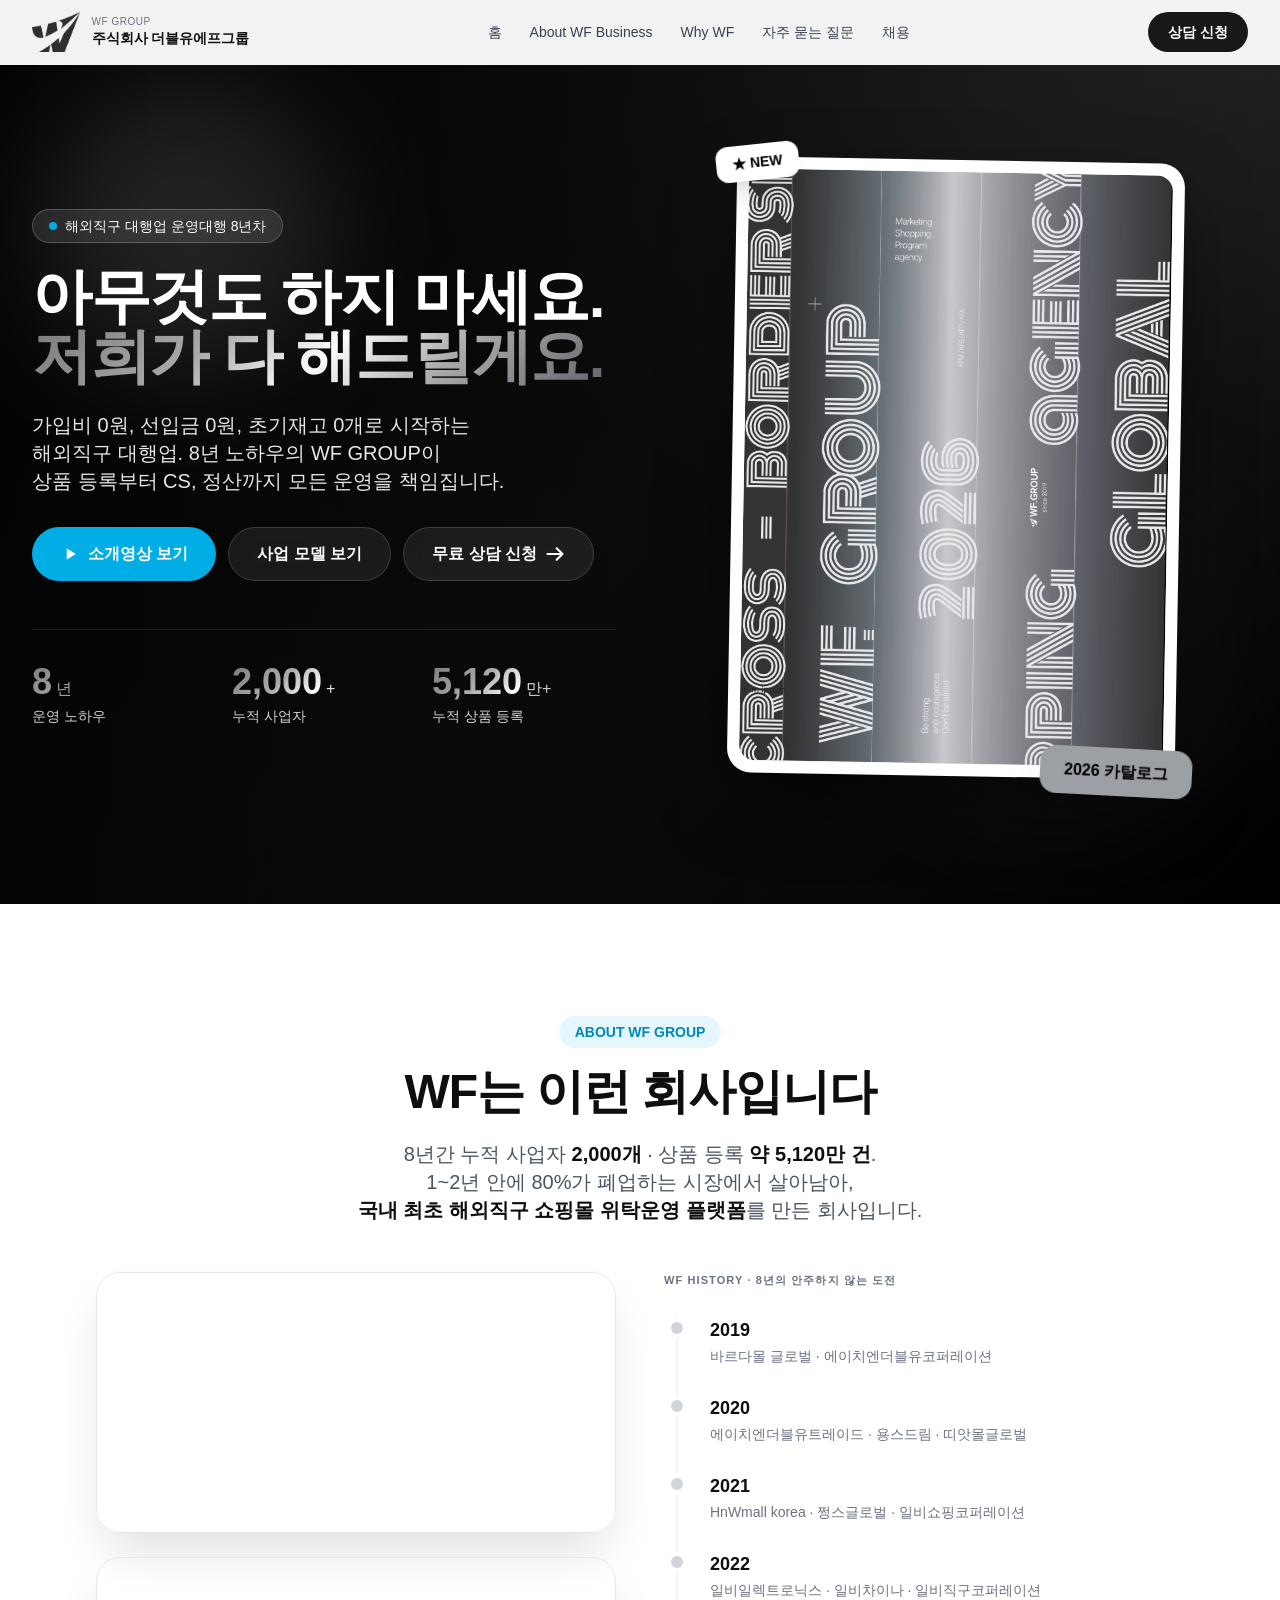
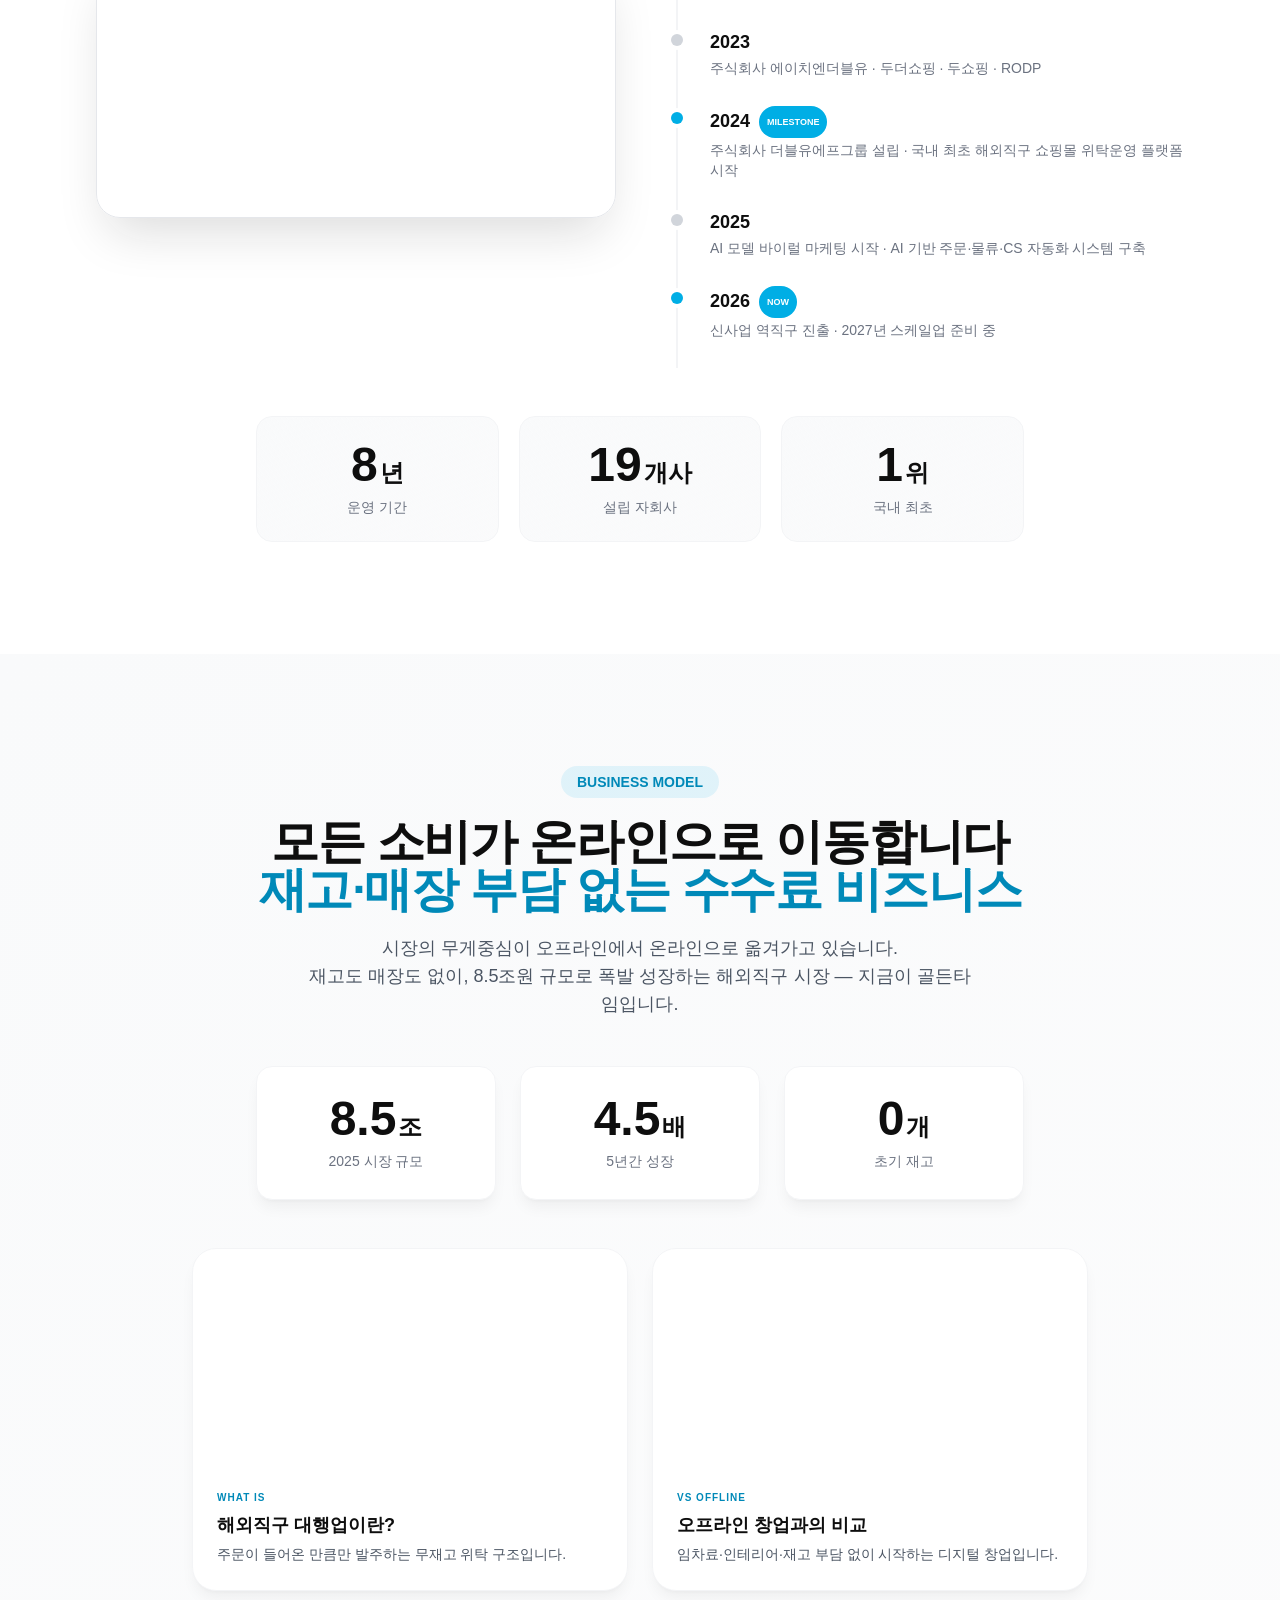
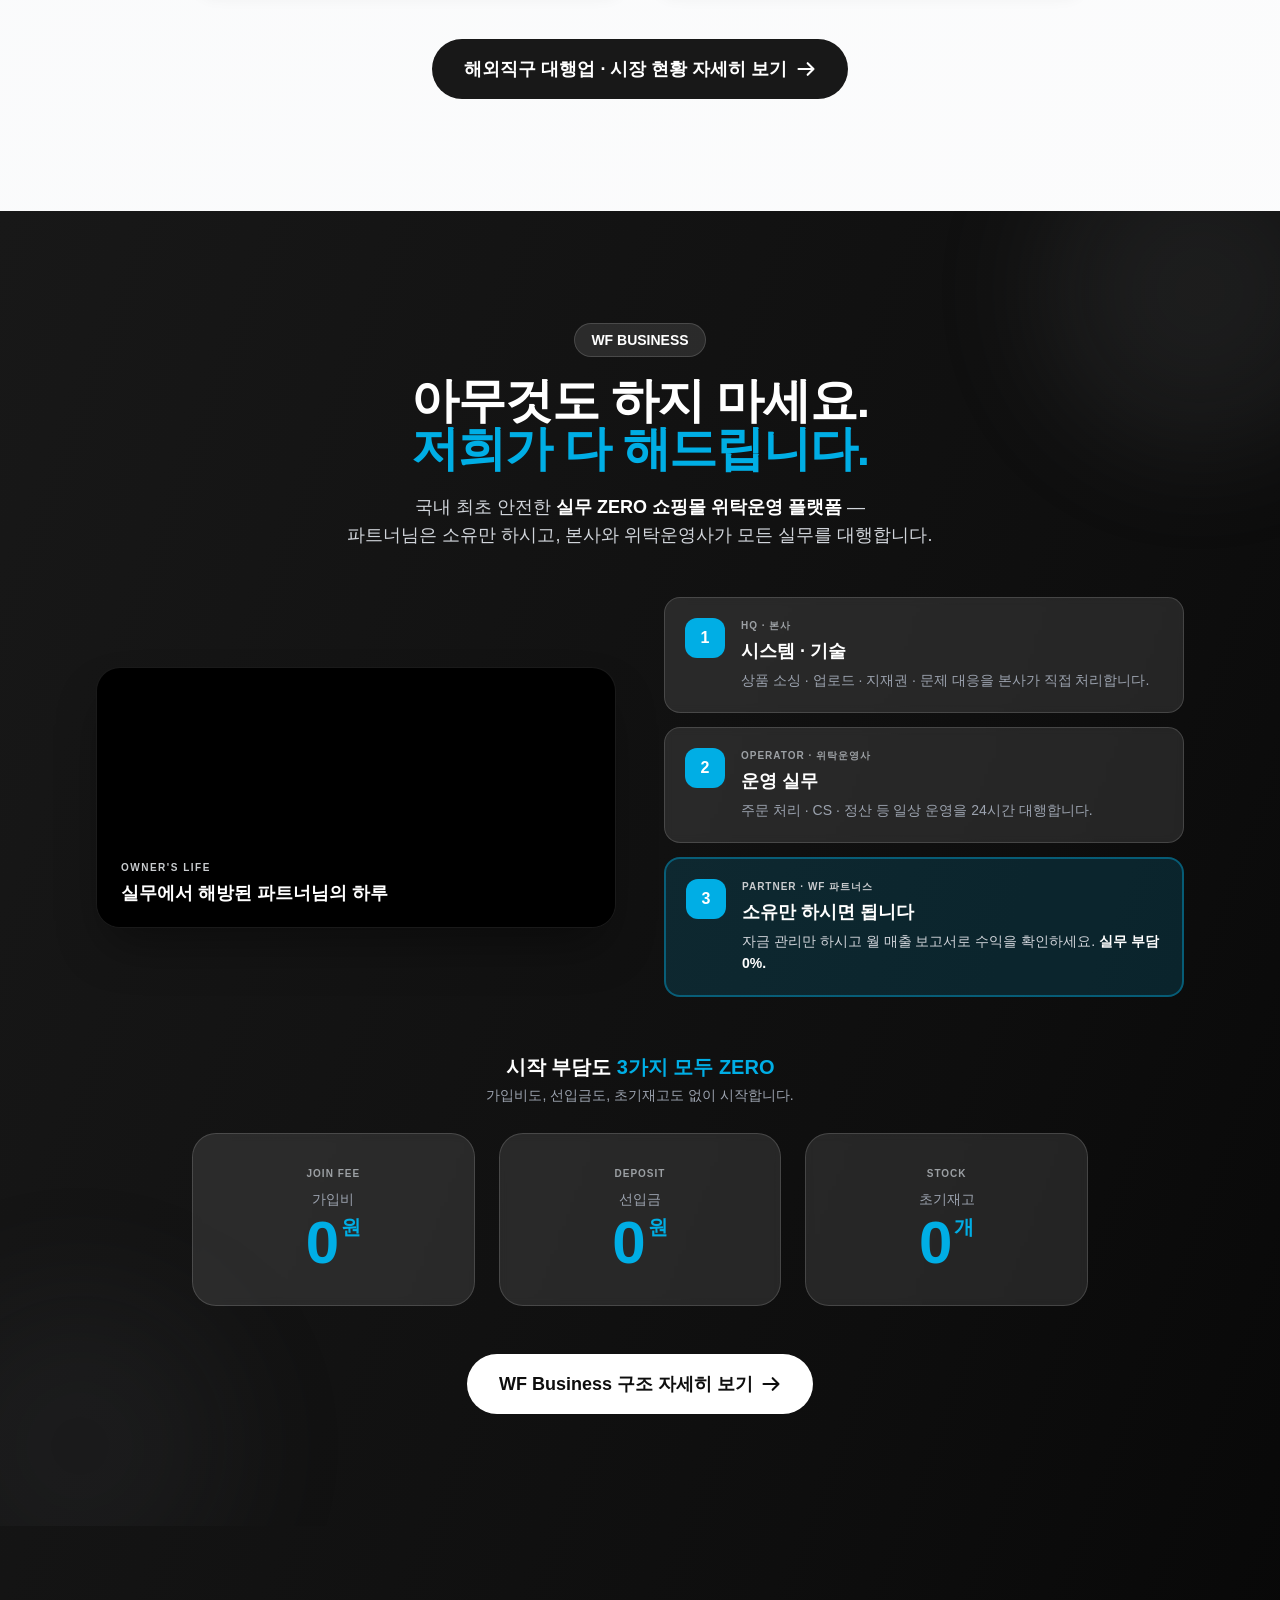
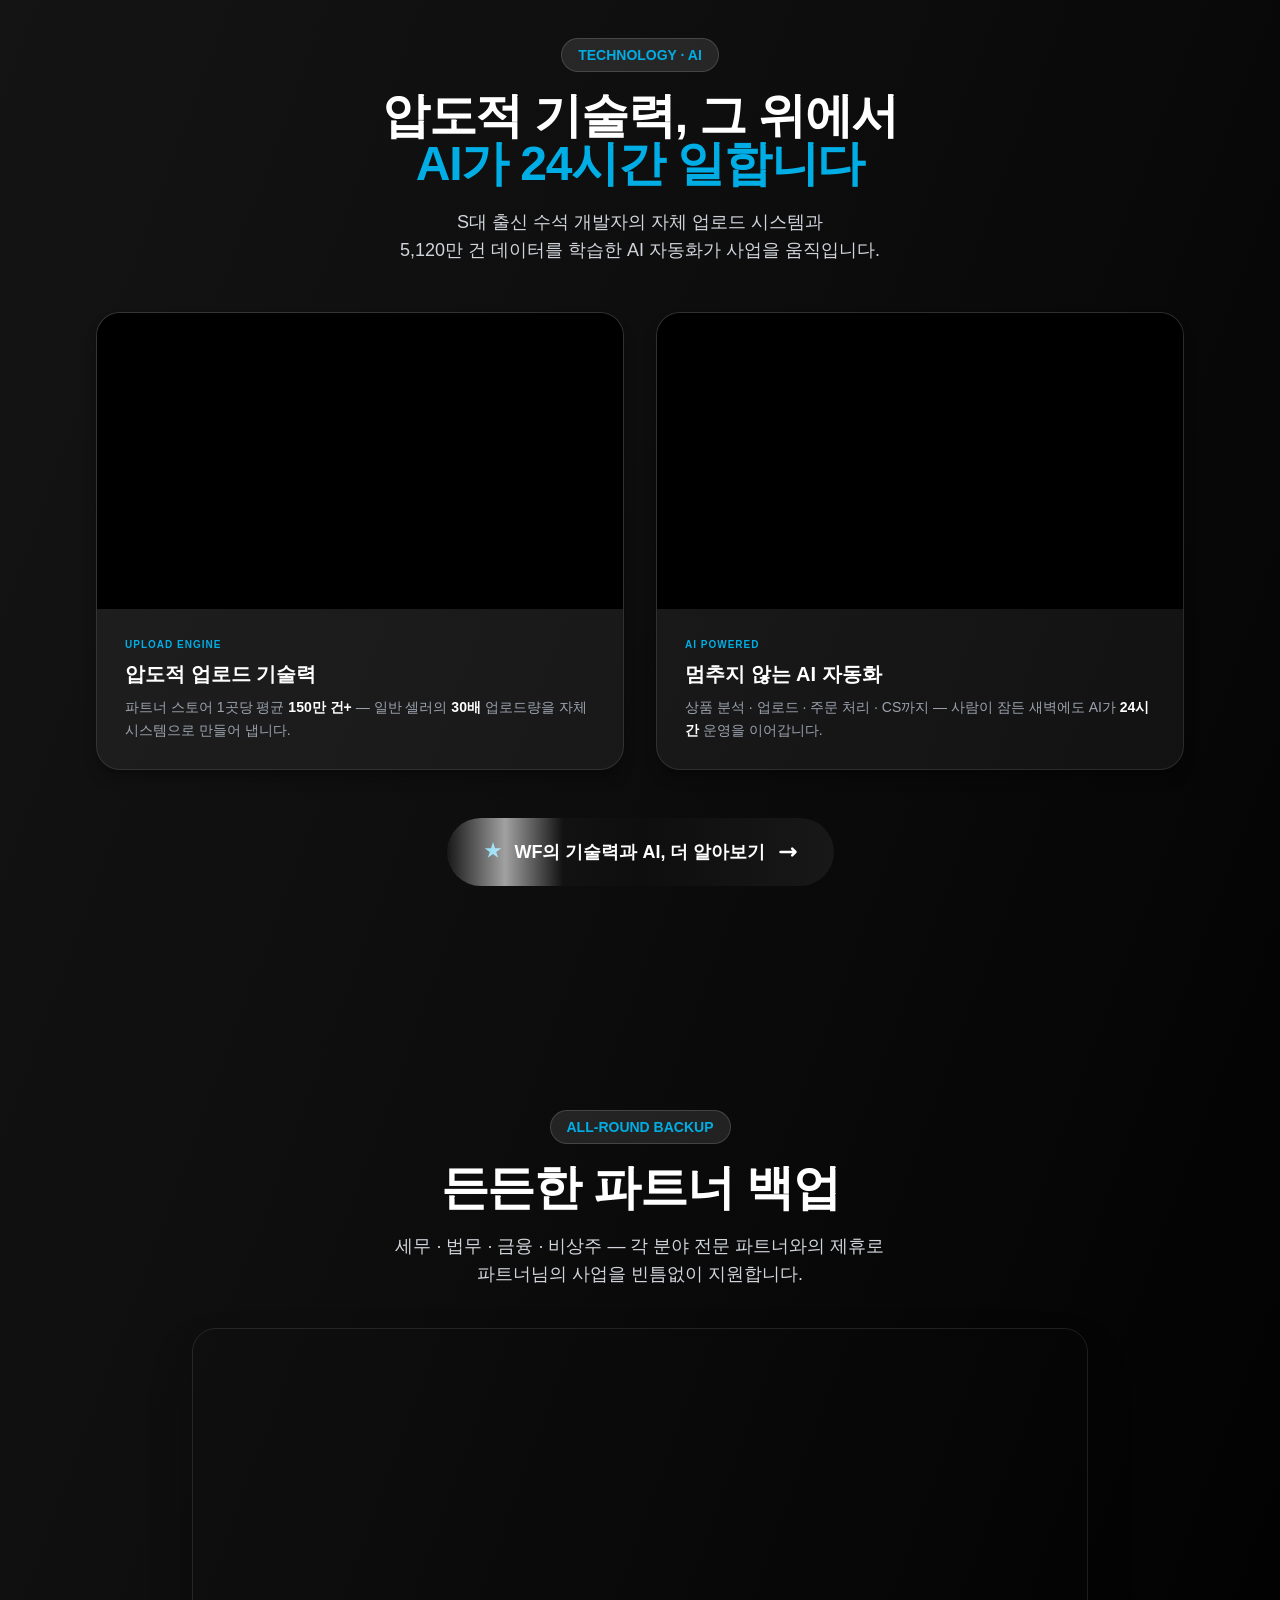
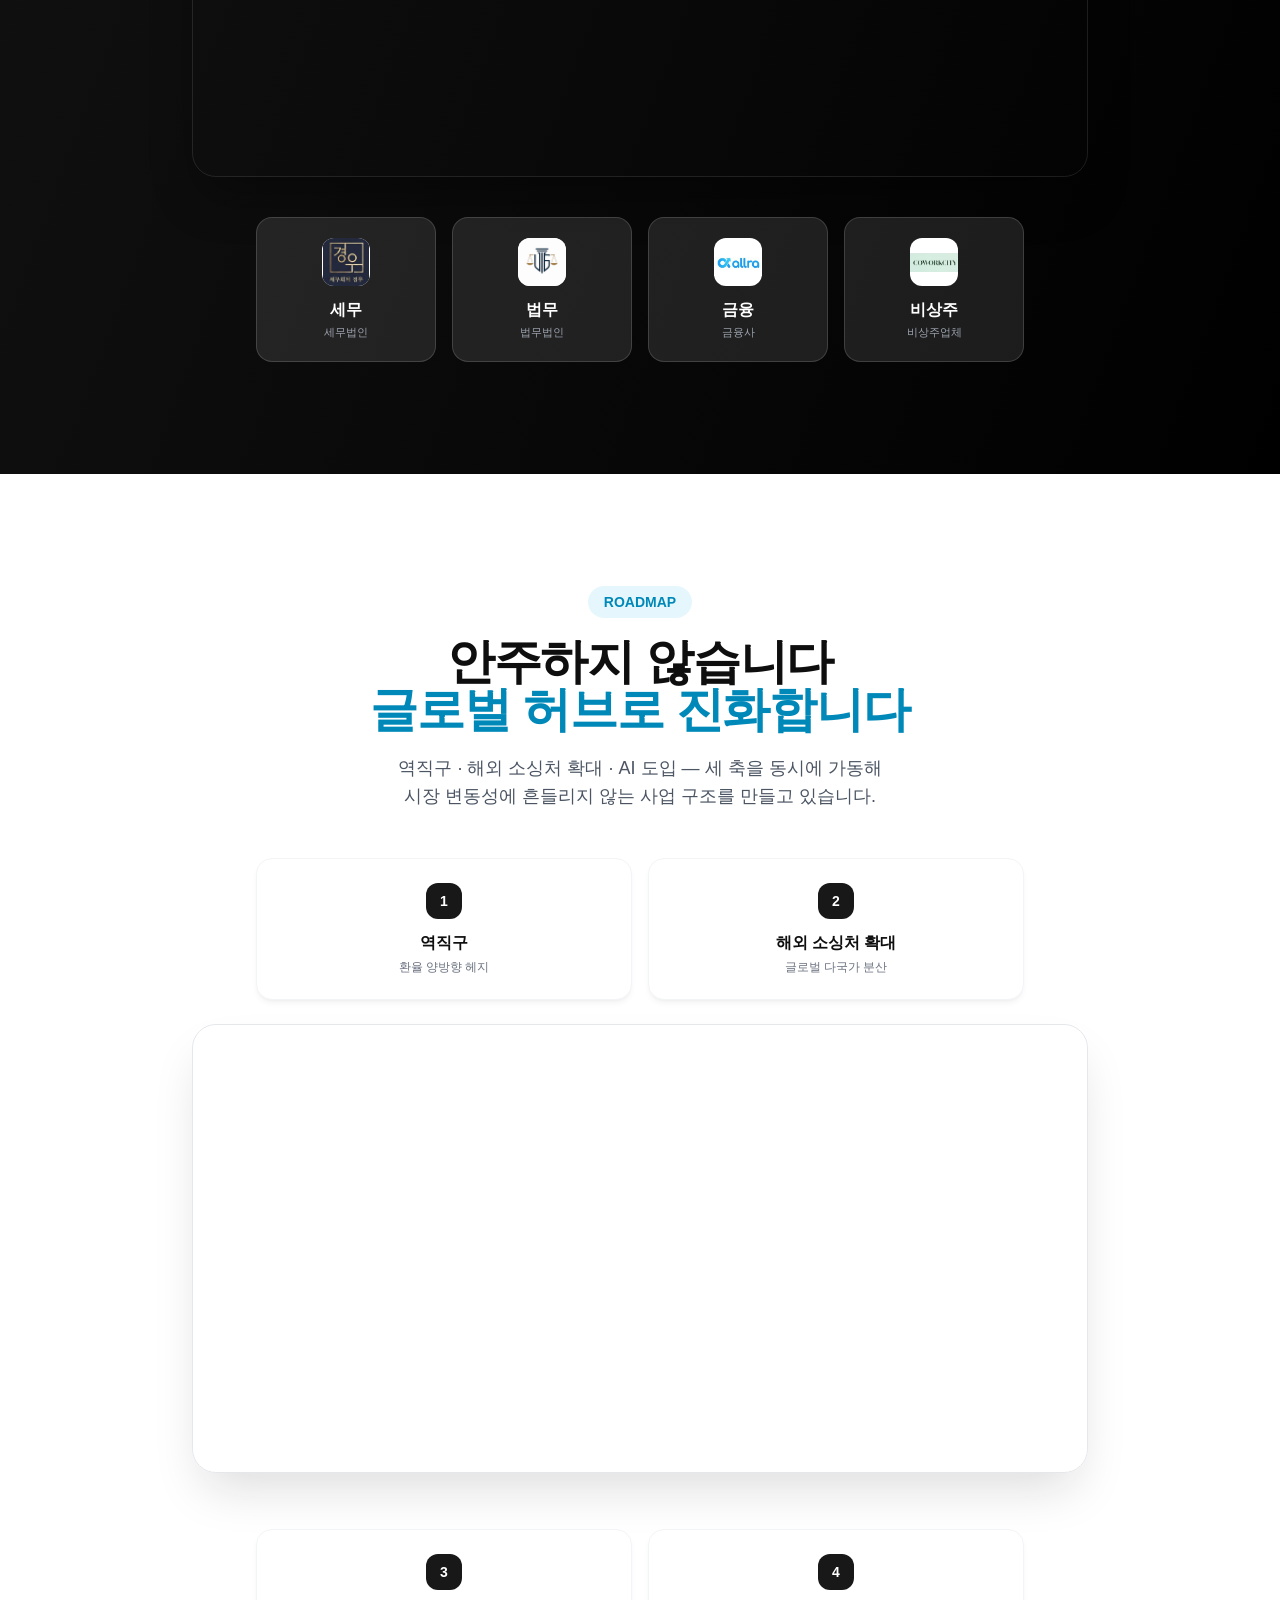
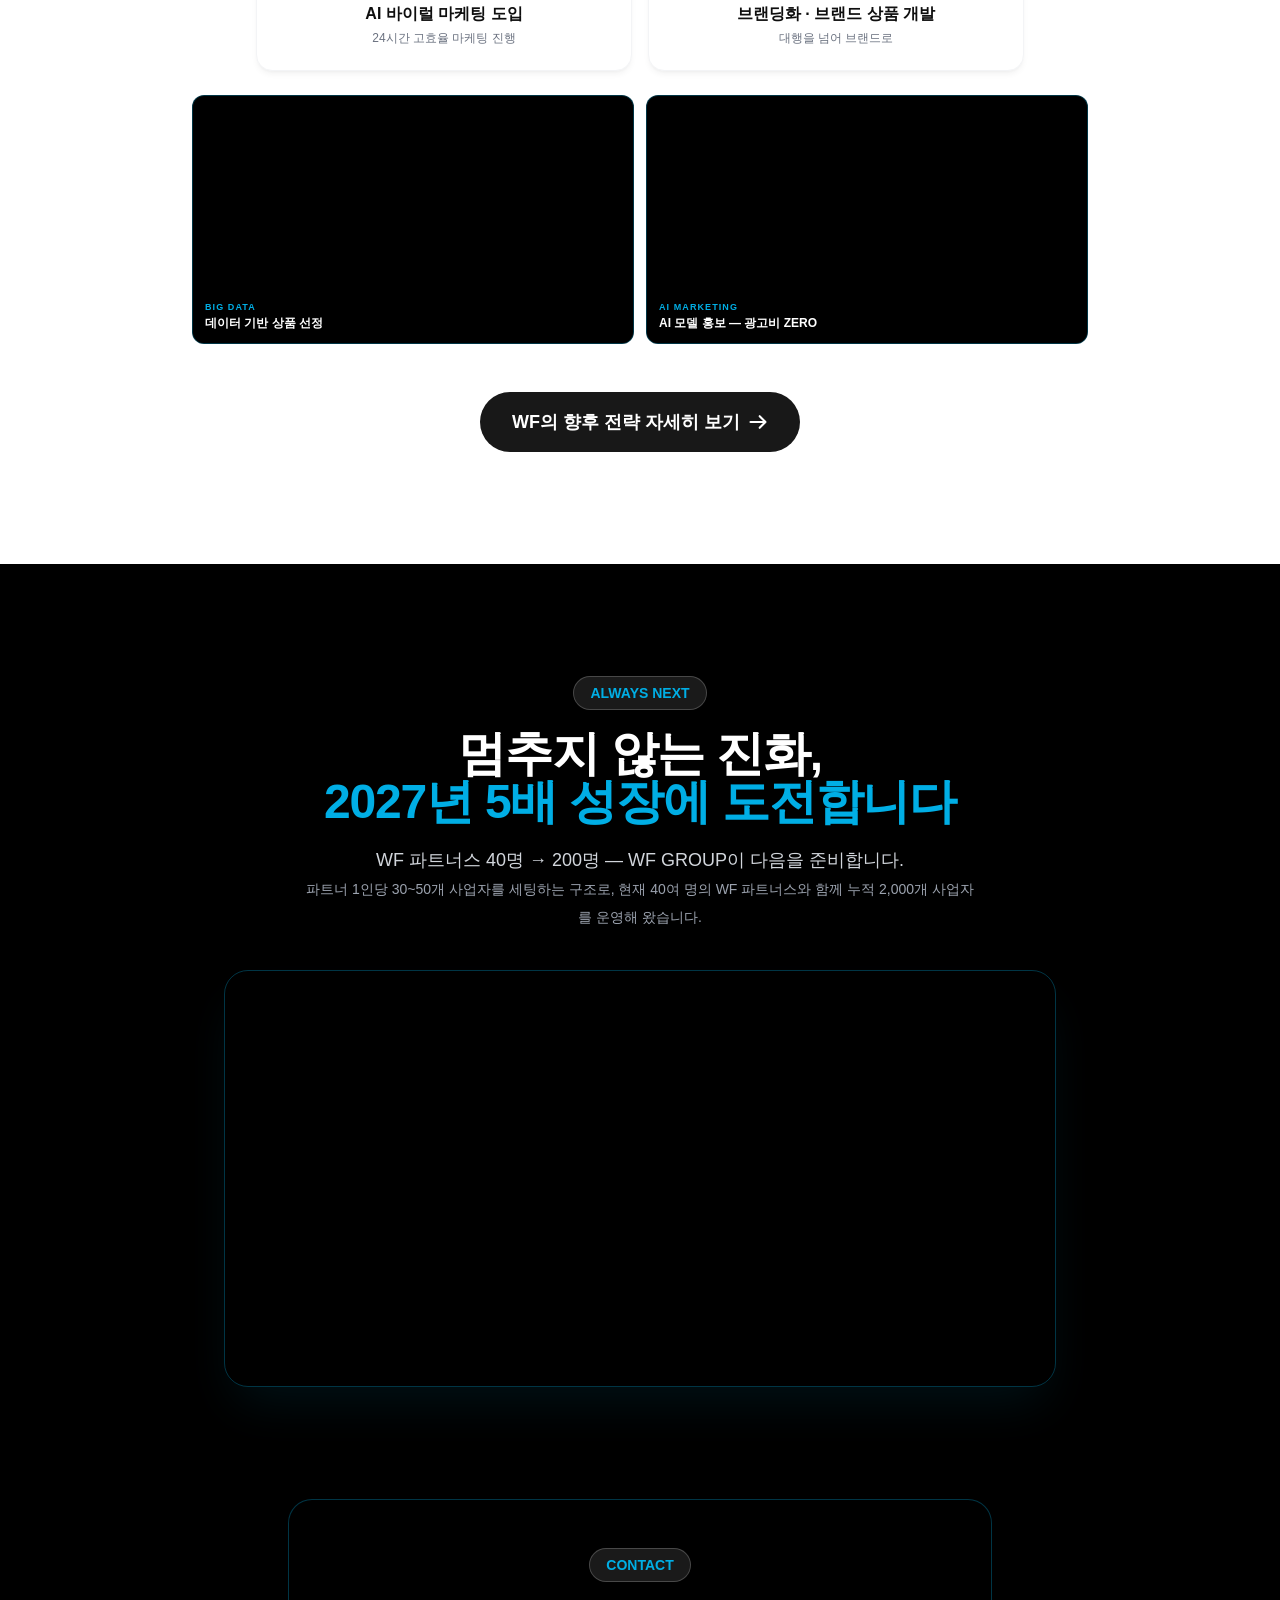
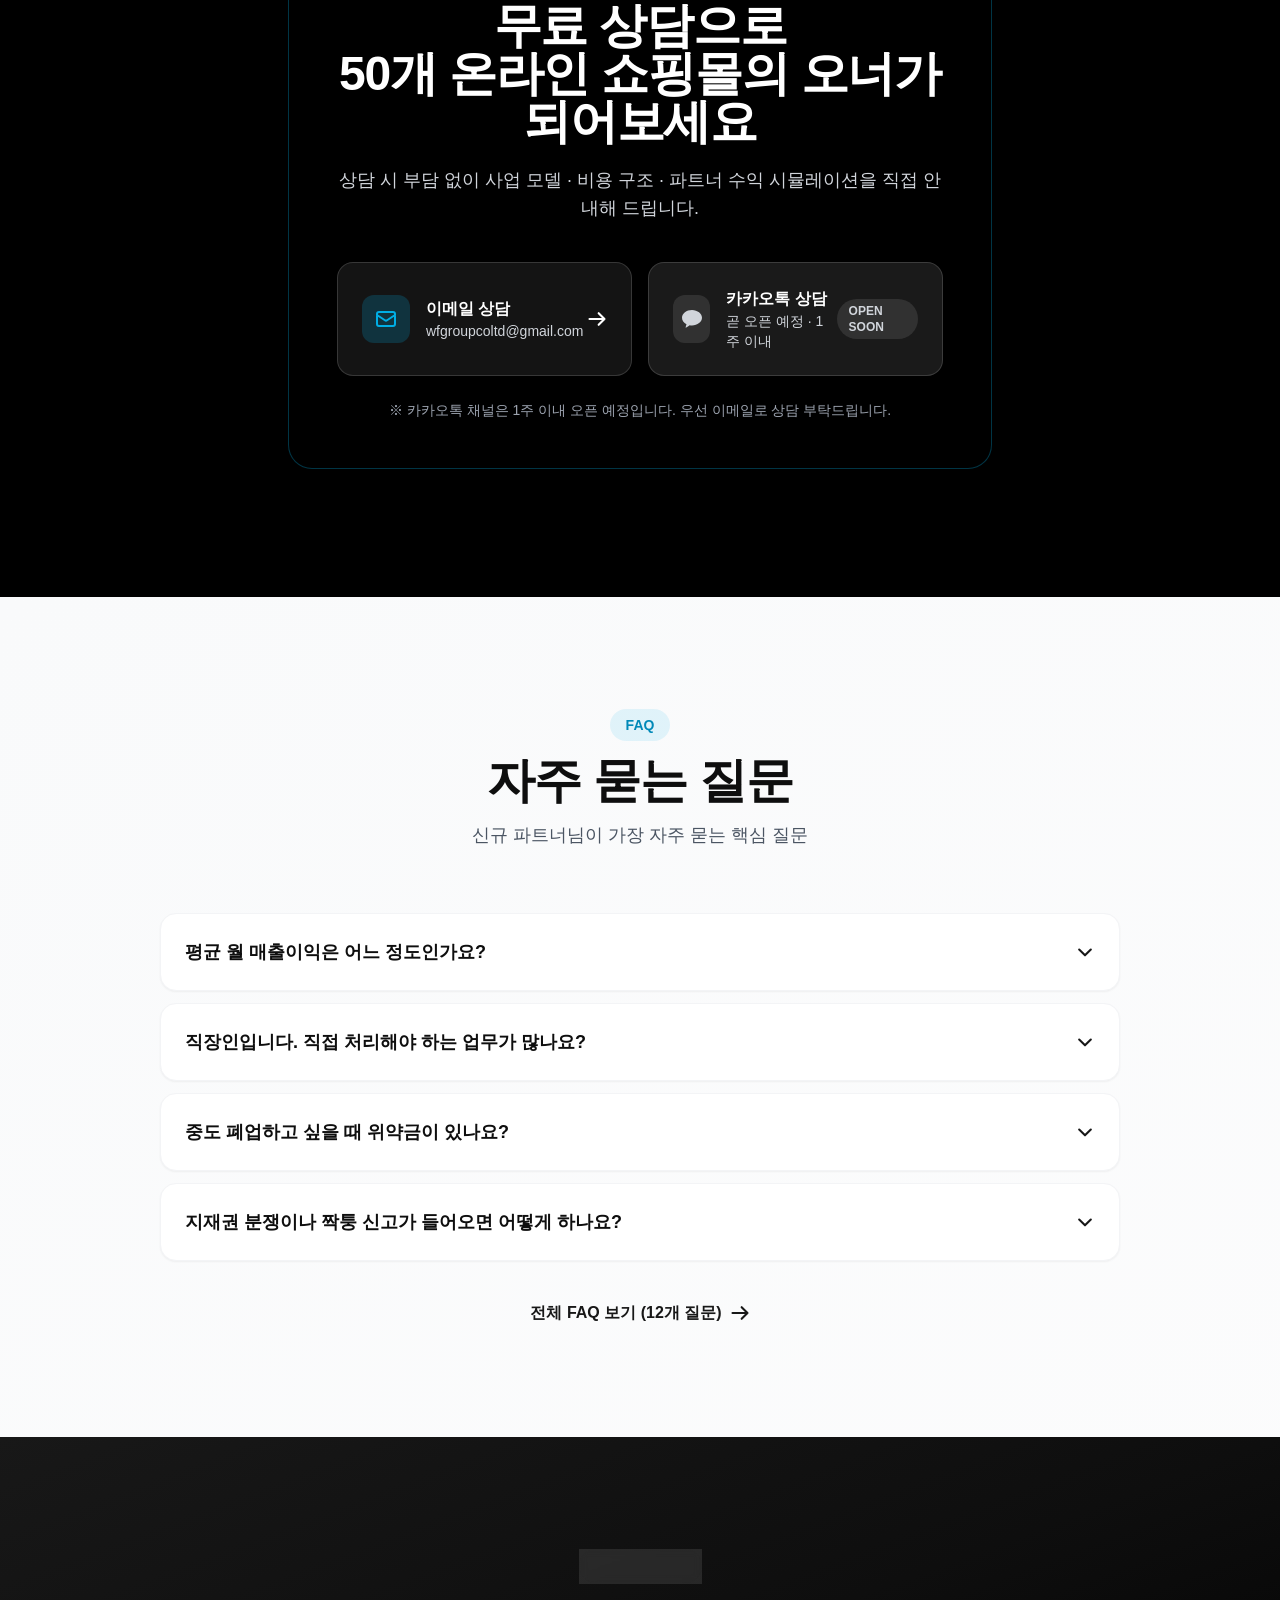
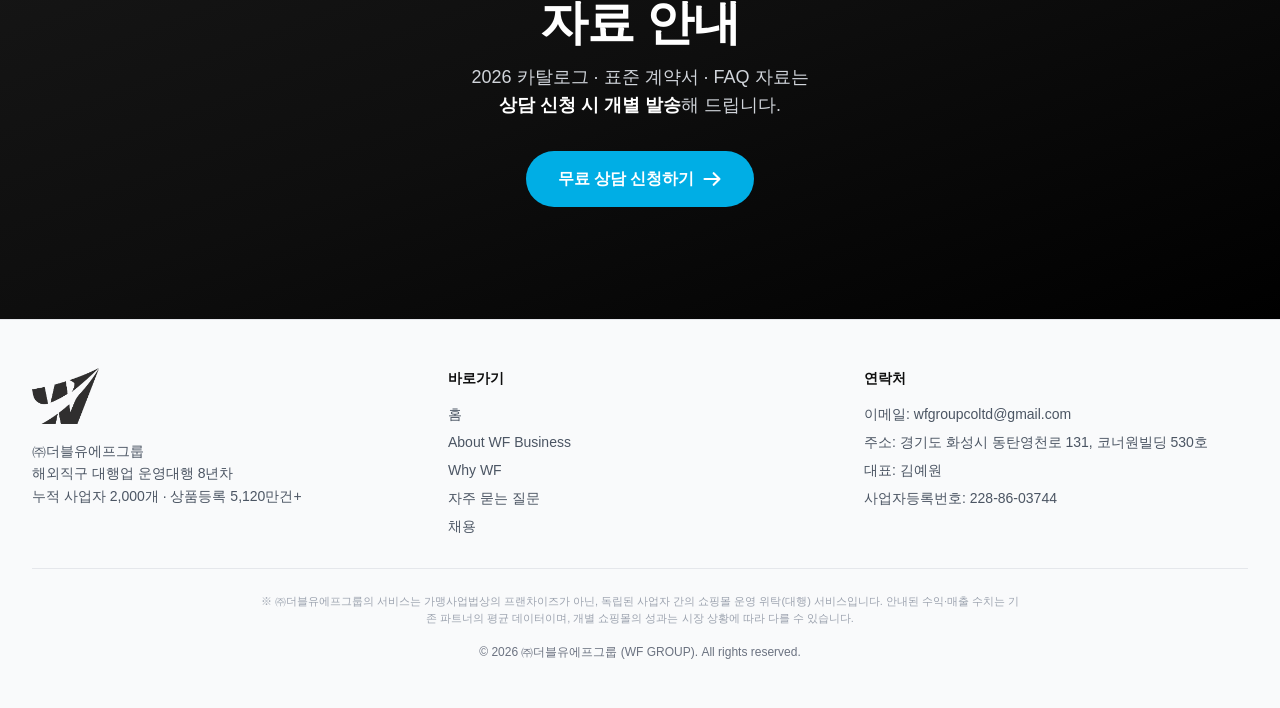
==== commit 5e467575: "광고용 숨김처리(복구 가능): 수익 시뮬레이터 메뉴 숨김, 비용·수익 섹션 블러+상담 안내, FAQ 비용/수익/분배 답변 상담 시 안내, 자료실→상담 시 발송 안내. 원본은 <te" ====
--- a/index.html
+++ b/index.html
@@ -112,7 +112,7 @@
       <li><a href="./index.html" class="hover:text-wfblack transition-colors">홈</a></li>
       <li><a href="./business.html" class="hover:text-wfblack transition-colors">About WF Business</a></li>
       <li><a href="./strengths.html" class="hover:text-wfblack transition-colors">Why WF</a></li>
-      <li><a href="./simulator.html" class="hover:text-wfblack transition-colors">수익 시뮬레이터</a></li>
+      <template data-hidden="simulator"><li><a href="./simulator.html" class="hover:text-wfblack transition-colors">수익 시뮬레이터</a></li></template>
           <li><a href="./faq.html" class="hover:text-wfblack transition-colors">자주 묻는 질문</a></li>
       <li><a href="./careers.html" class="hover:text-wfblack">채용</a></li>
     </ul>
@@ -126,7 +126,7 @@
       <li><a href="./index.html" class="block py-2">홈</a></li>
       <li><a href="./business.html" class="block py-2">About WF Business</a></li>
       <li><a href="./strengths.html" class="block py-2">Why WF</a></li>
-      <li><a href="./simulator.html" class="block py-2">수익 시뮬레이터</a></li>
+      <template data-hidden="simulator"><li><a href="./simulator.html" class="block py-2">수익 시뮬레이터</a></li></template>
           <li><a href="./faq.html" class="block py-2">자주 묻는 질문</a></li>
       <li><a href="./careers.html" class="block py-2">채용</a></li>
       <li><a href="#contact" class="block py-2 text-wfblack font-semibold">상담 신청 →</a></li>
@@ -184,9 +184,13 @@
         <a href="./business.html" class="inline-flex items-center gap-2 glass hover:bg-white/15 text-white font-semibold px-7 py-3.5 rounded-full transition-all">
           사업 모델 보기
         </a>
-        <a href="./assets/files/WF-Catalog.pdf" target="_blank" rel="noopener" class="inline-flex items-center gap-2 glass hover:bg-white/15 text-white font-semibold px-7 py-3.5 rounded-full transition-all">
+        <template data-hidden="catalog"><a href="./assets/files/WF-Catalog.pdf" target="_blank" rel="noopener" class="inline-flex items-center gap-2 glass hover:bg-white/15 text-white font-semibold px-7 py-3.5 rounded-full transition-all">
           2026 카탈로그 보기
           <svg class="w-5 h-5" fill="none" viewBox="0 0 24 24" stroke="currentColor" stroke-width="2.5"><path stroke-linecap="round" stroke-linejoin="round" d="M9 12h6m-6 4h6m2 5H7a2 2 0 01-2-2V5a2 2 0 012-2h5.586a1 1 0 01.707.293l5.414 5.414a1 1 0 01.293.707V19a2 2 0 01-2 2z"/></svg>
+        </a></template>
+        <a href="#contact" class="inline-flex items-center gap-2 glass hover:bg-white/15 text-white font-semibold px-7 py-3.5 rounded-full transition-all">
+          무료 상담 신청
+          <svg class="w-5 h-5" fill="none" viewBox="0 0 24 24" stroke="currentColor" stroke-width="2.5"><path stroke-linecap="round" stroke-linejoin="round" d="M14 5l7 7m0 0l-7 7m7-7H3"/></svg>
         </a>
       </div>
       <div class="grid grid-cols-3 gap-4 mt-12 pt-8 border-t border-white/10">
@@ -206,12 +210,12 @@
     </div>
     <div class="hidden lg:block">
       <div class="relative max-w-md mx-auto">
-        <a href="./assets/files/WF-Catalog.pdf" download class="block bg-white rounded-3xl p-3 shadow-[0_30px_80px_-15px_rgba(0,0,0,0.6)] rotate-1 hover:rotate-0 transition-transform duration-500 group/cat">
+        <a href="#contact" data-orig-href="./assets/files/WF-Catalog.pdf" data-orig-download="1" class="block bg-white rounded-3xl p-3 shadow-[0_30px_80px_-15px_rgba(0,0,0,0.6)] rotate-1 hover:rotate-0 transition-transform duration-500 group/cat">
           <img src="./assets/images/wf-cover.jpg" alt="WF GROUP 2026 카탈로그" class="no-zoom w-full rounded-2xl block" />
           <div class="absolute inset-3 rounded-2xl bg-wfblack/0 group-hover/cat:bg-wfblack/55 transition-all flex items-center justify-center opacity-0 group-hover/cat:opacity-100">
             <span class="inline-flex items-center gap-2 bg-wfcyan text-white font-bold px-5 py-3 rounded-full text-sm shadow-xl">
               <svg class="w-5 h-5" fill="none" viewBox="0 0 24 24" stroke="currentColor" stroke-width="2.5"><path stroke-linecap="round" stroke-linejoin="round" d="M4 16v1a3 3 0 003 3h10a3 3 0 003-3v-1m-4-4l-4 4m0 0l-4-4m4 4V4"/></svg>
-              카탈로그 다운로드
+              카탈로그는 상담 신청 시 발송
             </span>
           </div>
         </a>
@@ -686,10 +690,10 @@
     <div class="space-y-3">
       <details class="group bg-white hover:bg-gray-50 rounded-2xl border border-gray-100 shadow-sm transition-colors">
         <summary class="cursor-pointer p-6 list-none flex items-center justify-between">
-          <span class="font-bold text-wfblack-dark text-lg">평균 월 매출이익 250만원, 진짜인가요?</span>
+          <span class="font-bold text-wfblack-dark text-lg"><span data-orig="평균 월 매출이익 250만원, 진짜인가요?">평균 월 매출이익은 어느 정도인가요?</span></span>
           <svg class="w-5 h-5 text-wfblack transition-transform group-open:rotate-180" fill="none" viewBox="0 0 24 24" stroke="currentColor" stroke-width="2.5"><path stroke-linecap="round" stroke-linejoin="round" d="M19 9l-7 7-7-7"/></svg>
         </summary>
-        <div class="px-6 pb-6 text-gray-700 leading-relaxed text-sm">기존 파트너님 데이터 기준 평균 월 매출이익 250만원(원가 대비 마진율 약 53.7%) 수준입니다. 평균 4개월차부터 안정화됩니다.</div>
+        <div class="px-6 pb-6 text-gray-700 leading-relaxed text-sm"><template data-hidden="faq-profit">기존 파트너님 데이터 기준 평균 월 매출이익 250만원(원가 대비 마진율 약 53.7%) 수준입니다. 평균 4개월차부터 안정화됩니다.</template>기존 파트너님들의 실제 데이터를 기준으로 평균 매출이익과 마진율, 안정화 시점까지 <strong>상담 시 개별 안내</strong>해 드립니다.</div>
       </details>
       <details class="group bg-white hover:bg-gray-50 rounded-2xl border border-gray-100 shadow-sm transition-colors">
         <summary class="cursor-pointer p-6 list-none flex items-center justify-between">
@@ -724,7 +728,7 @@
 
 
 <!-- ============ 자료실 ============ -->
-<section class="py-20 lg:py-28 bg-gradient-to-br from-wfblack via-wfblack-dark to-wfblack-darker text-white">
+<template data-hidden="resources"><section class="py-20 lg:py-28 bg-gradient-to-br from-wfblack via-wfblack-dark to-wfblack-darker text-white">
   <div class="max-w-5xl mx-auto px-6 lg:px-8">
     <div class="text-center mb-12 scroll-fade">
       <div class="inline-block bg-white/10 backdrop-blur-sm border border-white/20 text-wfcyan font-semibold text-sm px-4 py-1.5 rounded-full mb-4">RESOURCES</div>
@@ -763,6 +767,14 @@
       </div>
     </div>
   </div>
+</section></template>
+<section class="py-20 lg:py-28 bg-gradient-to-br from-wfblack via-wfblack-dark to-wfblack-darker text-white">
+  <div class="max-w-3xl mx-auto px-6 lg:px-8 text-center scroll-fade">
+    <div class="inline-block bg-white/10 backdrop-blur-sm border border-white/20 text-wfcyan font-semibold text-sm px-4 py-1.5 rounded-full mb-4">RESOURCES</div>
+    <h2 class="text-3xl lg:text-5xl font-extrabold tracking-tight mb-4">자료 안내</h2>
+    <p class="text-gray-300 text-lg mb-8">2026 카탈로그 · 표준 계약서 · FAQ 자료는<br class="hidden sm:block"/><strong class="text-white">상담 신청 시 개별 발송</strong>해 드립니다.</p>
+    <a href="#contact" class="inline-flex items-center gap-2 bg-wfcyan hover:bg-[#0994c4] text-white font-bold px-8 py-4 rounded-full transition-all">무료 상담 신청하기<svg class="w-5 h-5" fill="none" viewBox="0 0 24 24" stroke="currentColor" stroke-width="2.5"><path stroke-linecap="round" stroke-linejoin="round" d="M14 5l7 7m0 0l-7 7m7-7H3"/></svg></a>
+  </div>
 </section>
 
 <!-- ============ 푸터 ============ -->
@@ -779,7 +791,7 @@
           <li><a href="./index.html" class="hover:text-wfblack">홈</a></li>
           <li><a href="./business.html" class="hover:text-wfblack">About WF Business</a></li>
           <li><a href="./strengths.html" class="hover:text-wfblack">Why WF</a></li>
-          <li><a href="./simulator.html" class="hover:text-wfblack">수익 시뮬레이터</a></li>
+          <template data-hidden="simulator"><li><a href="./simulator.html" class="hover:text-wfblack">수익 시뮬레이터</a></li></template>
           <li><a href="./faq.html" class="hover:text-wfblack">자주 묻는 질문</a></li>
       <li><a href="./careers.html" class="hover:text-wfblack">채용</a></li>
         </ul>
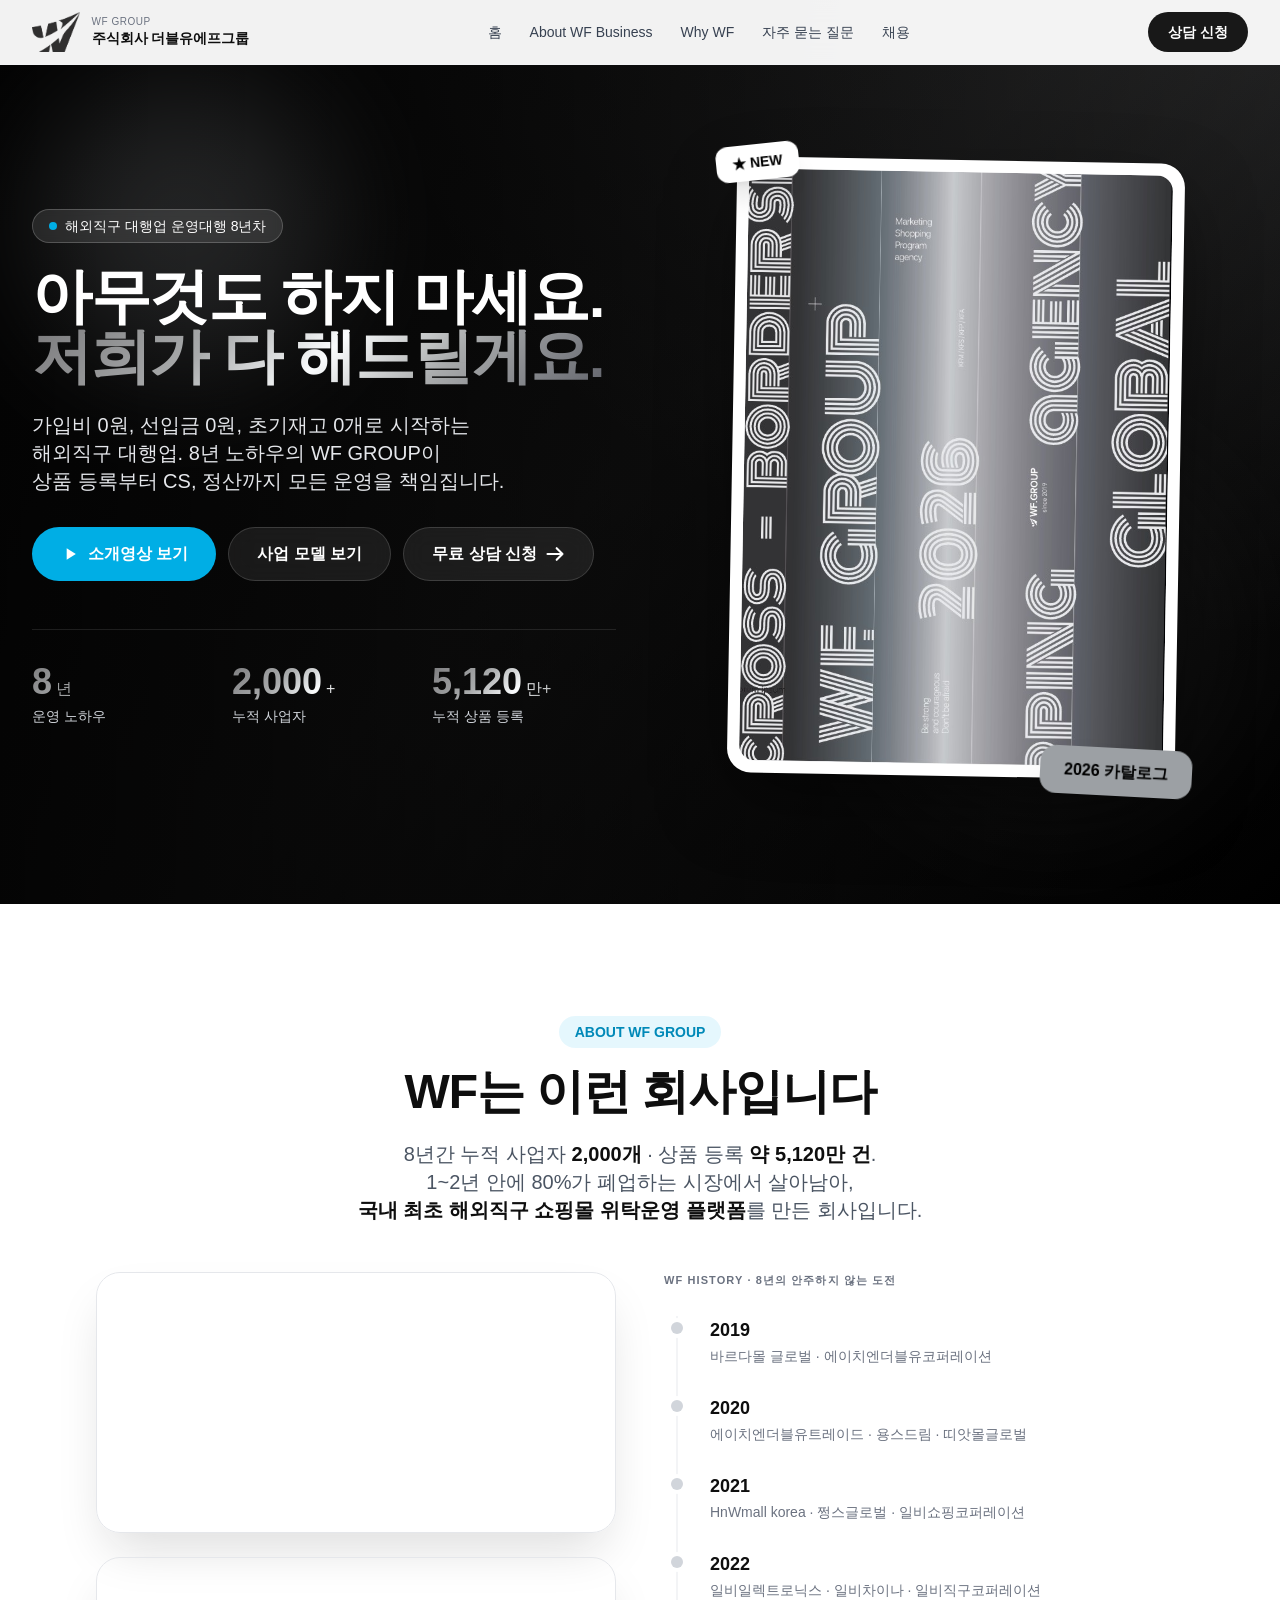
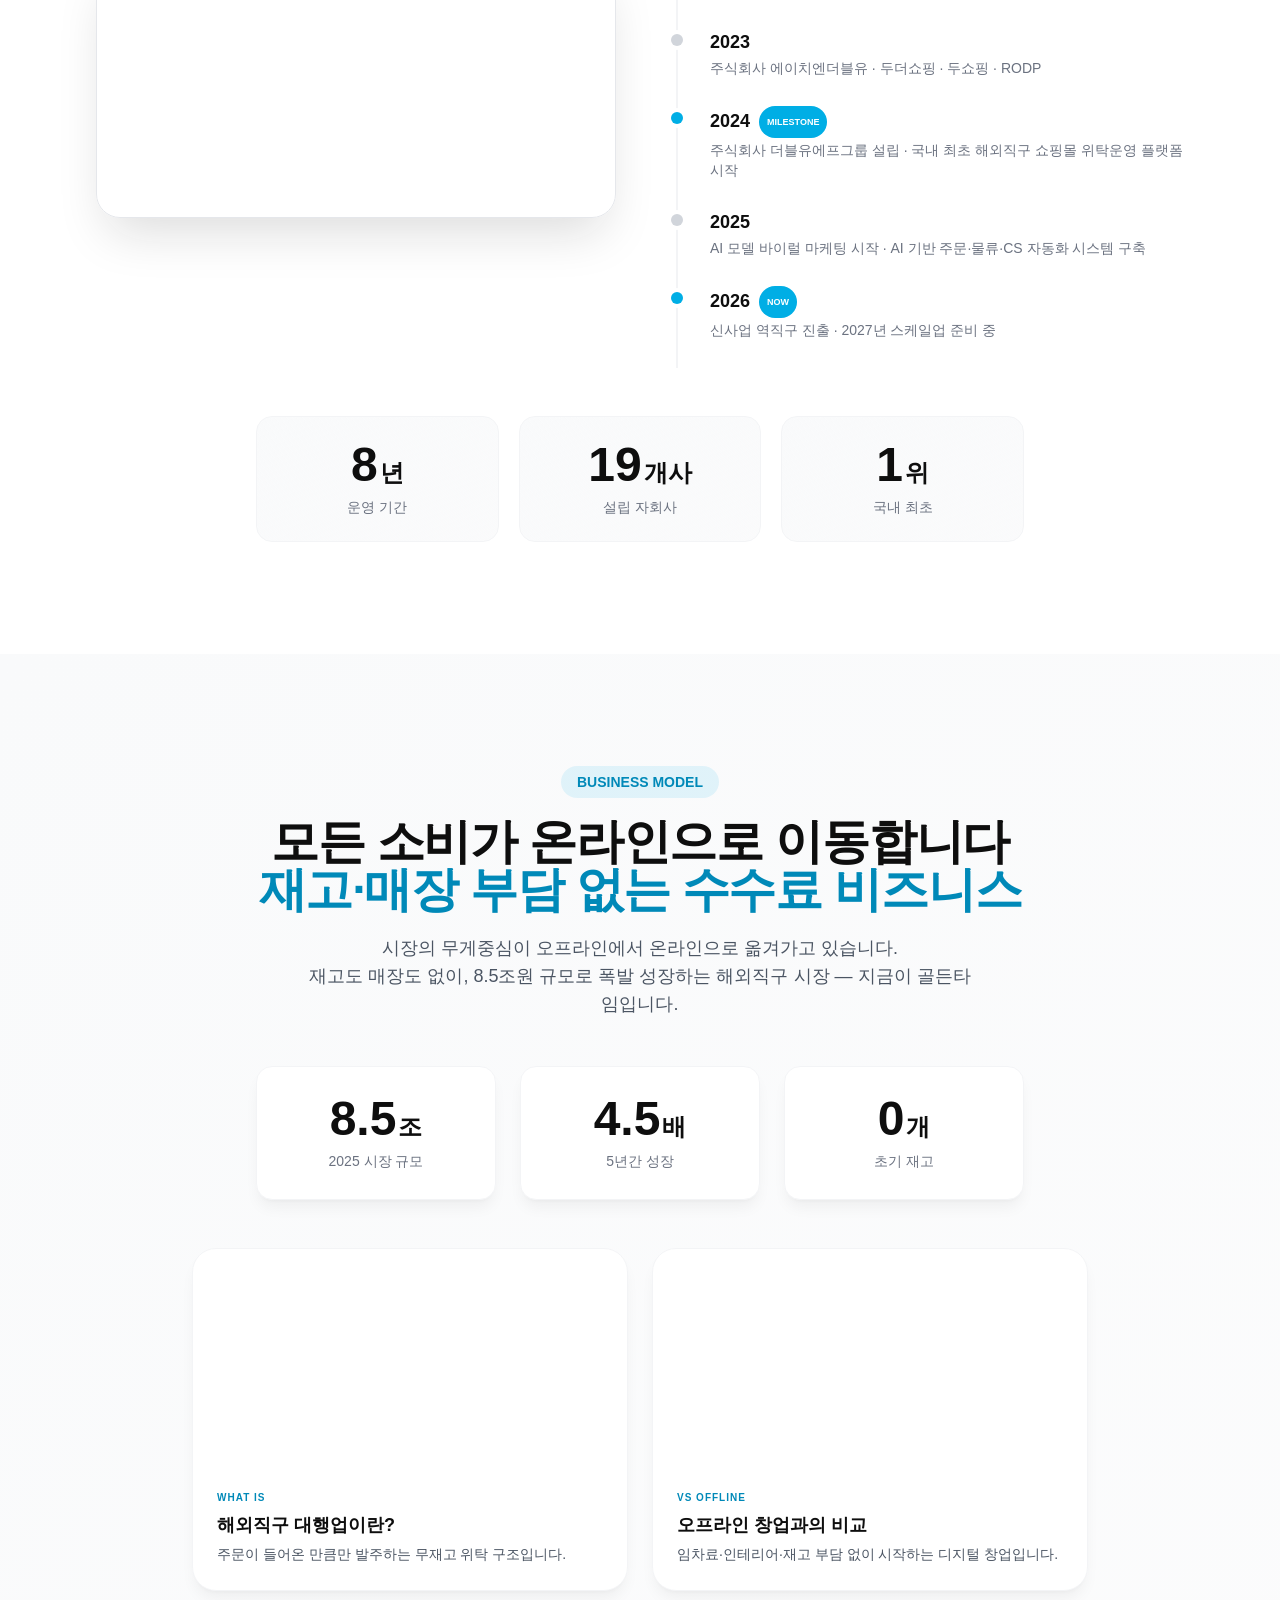
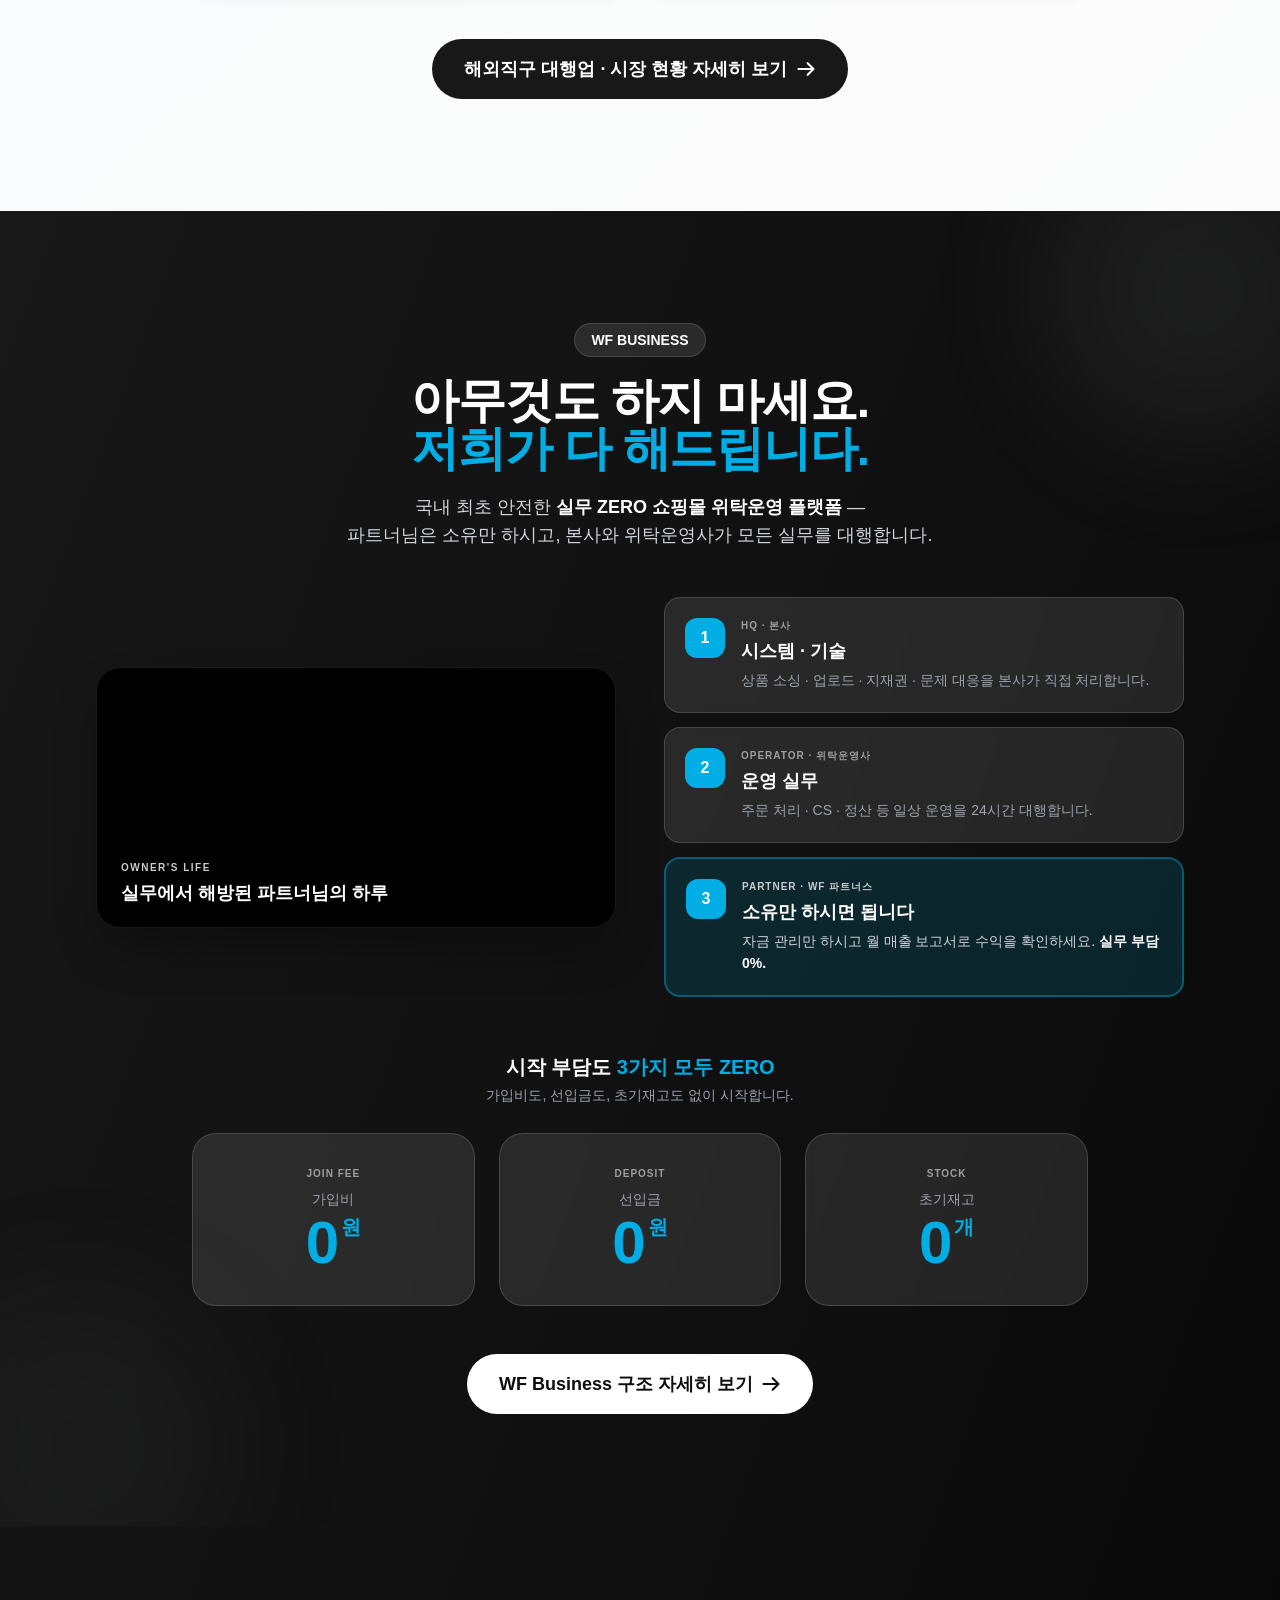
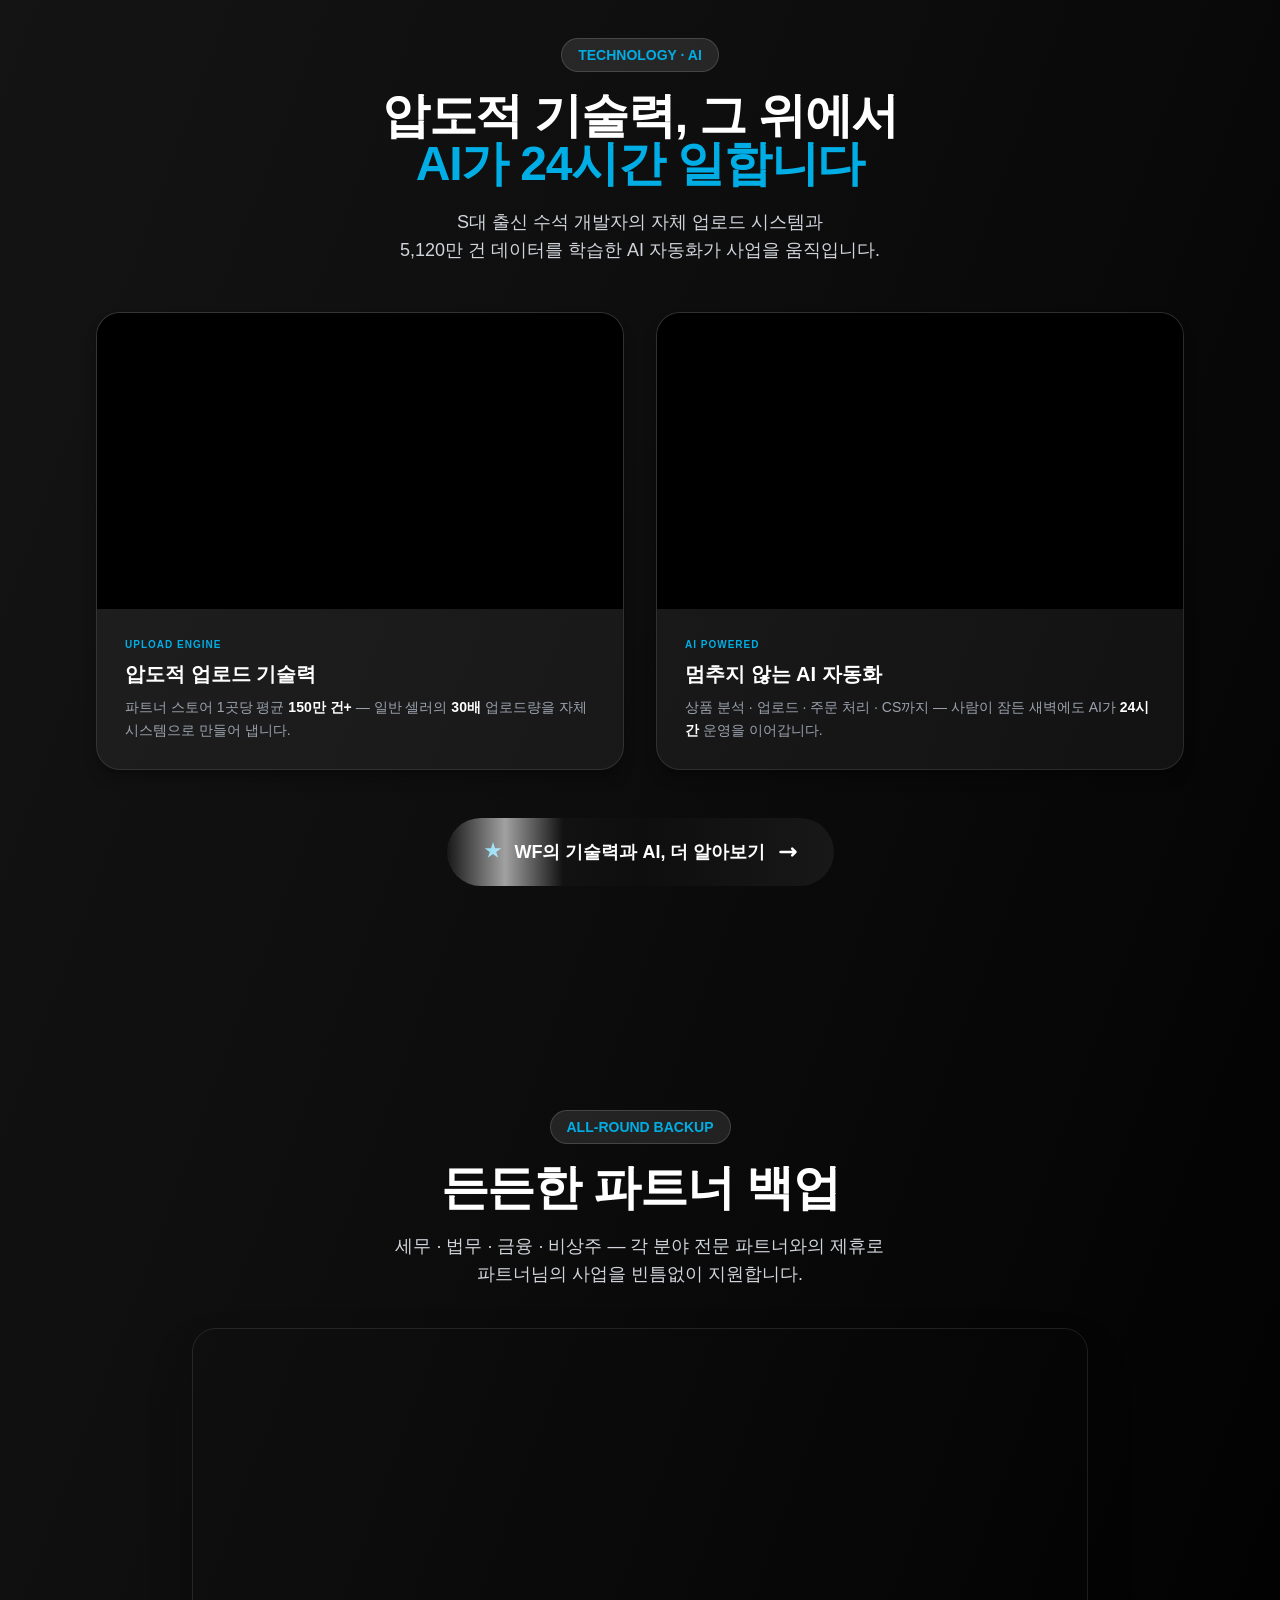
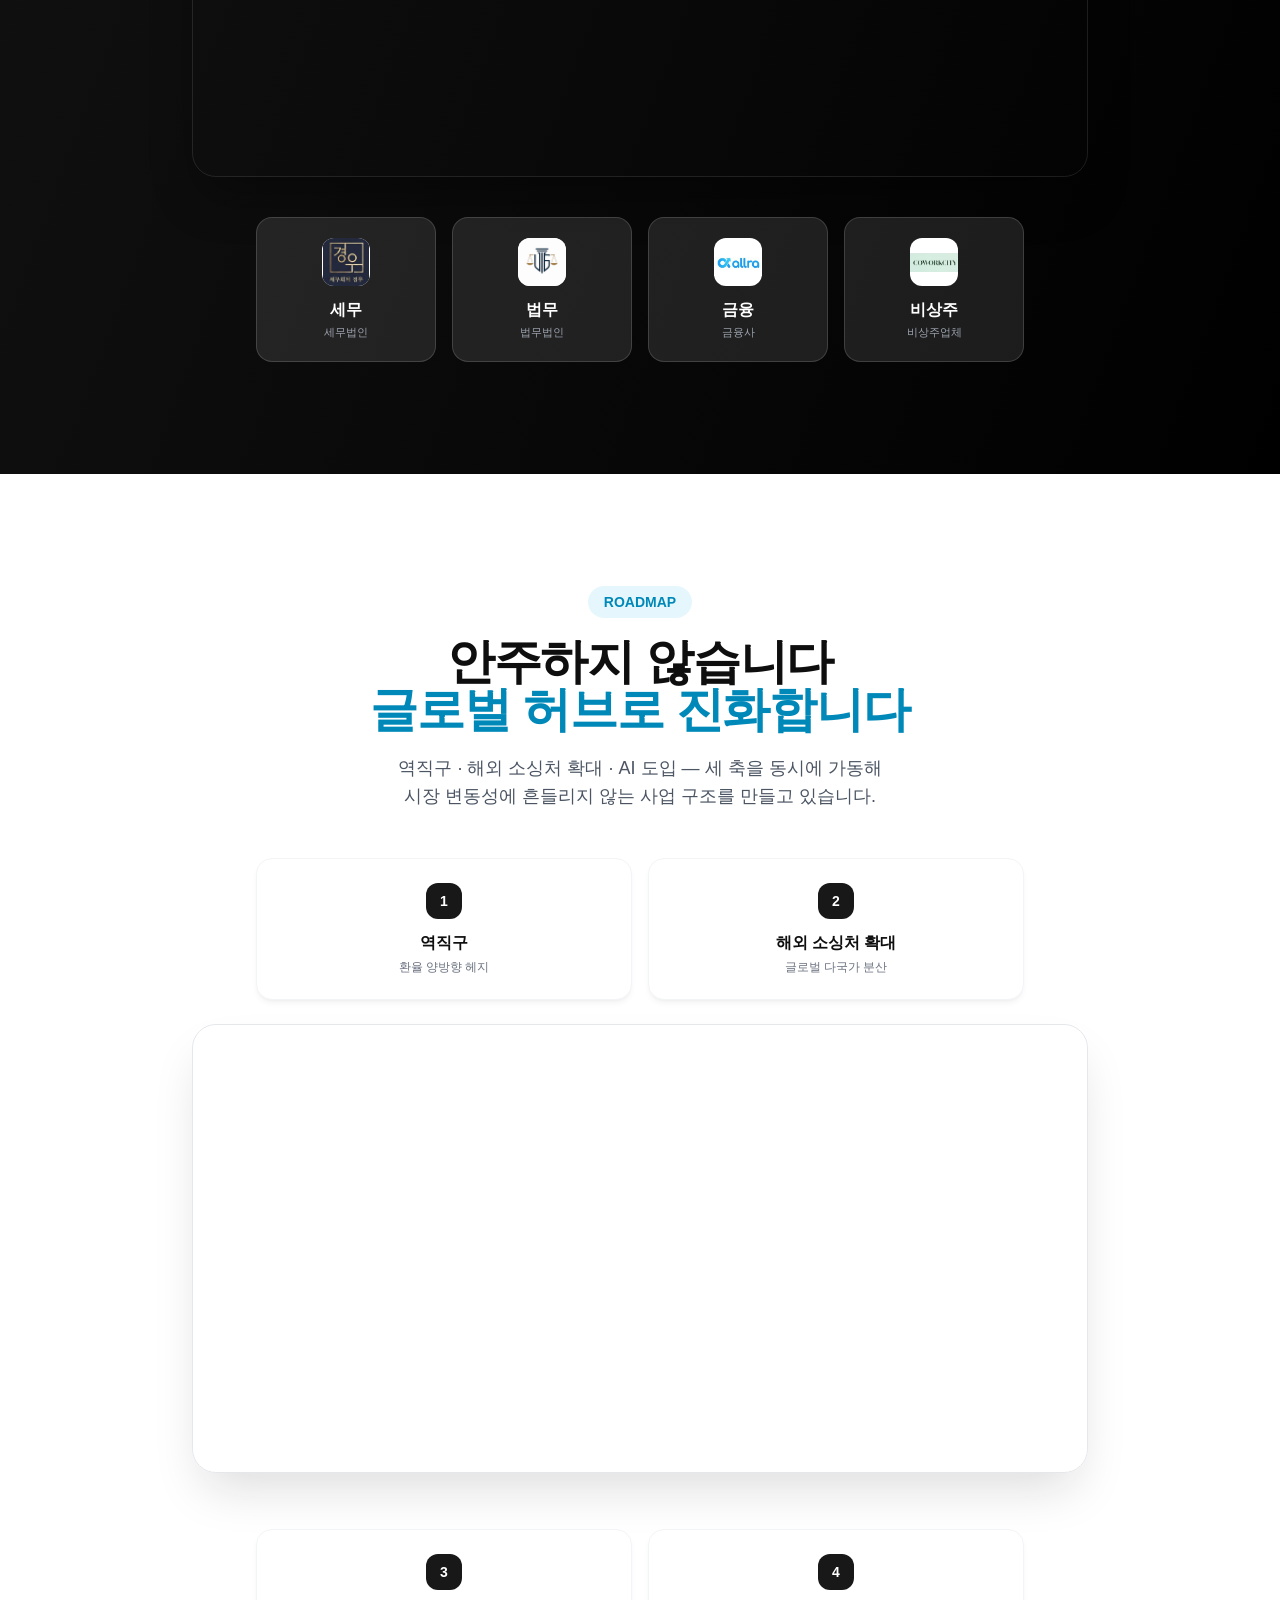
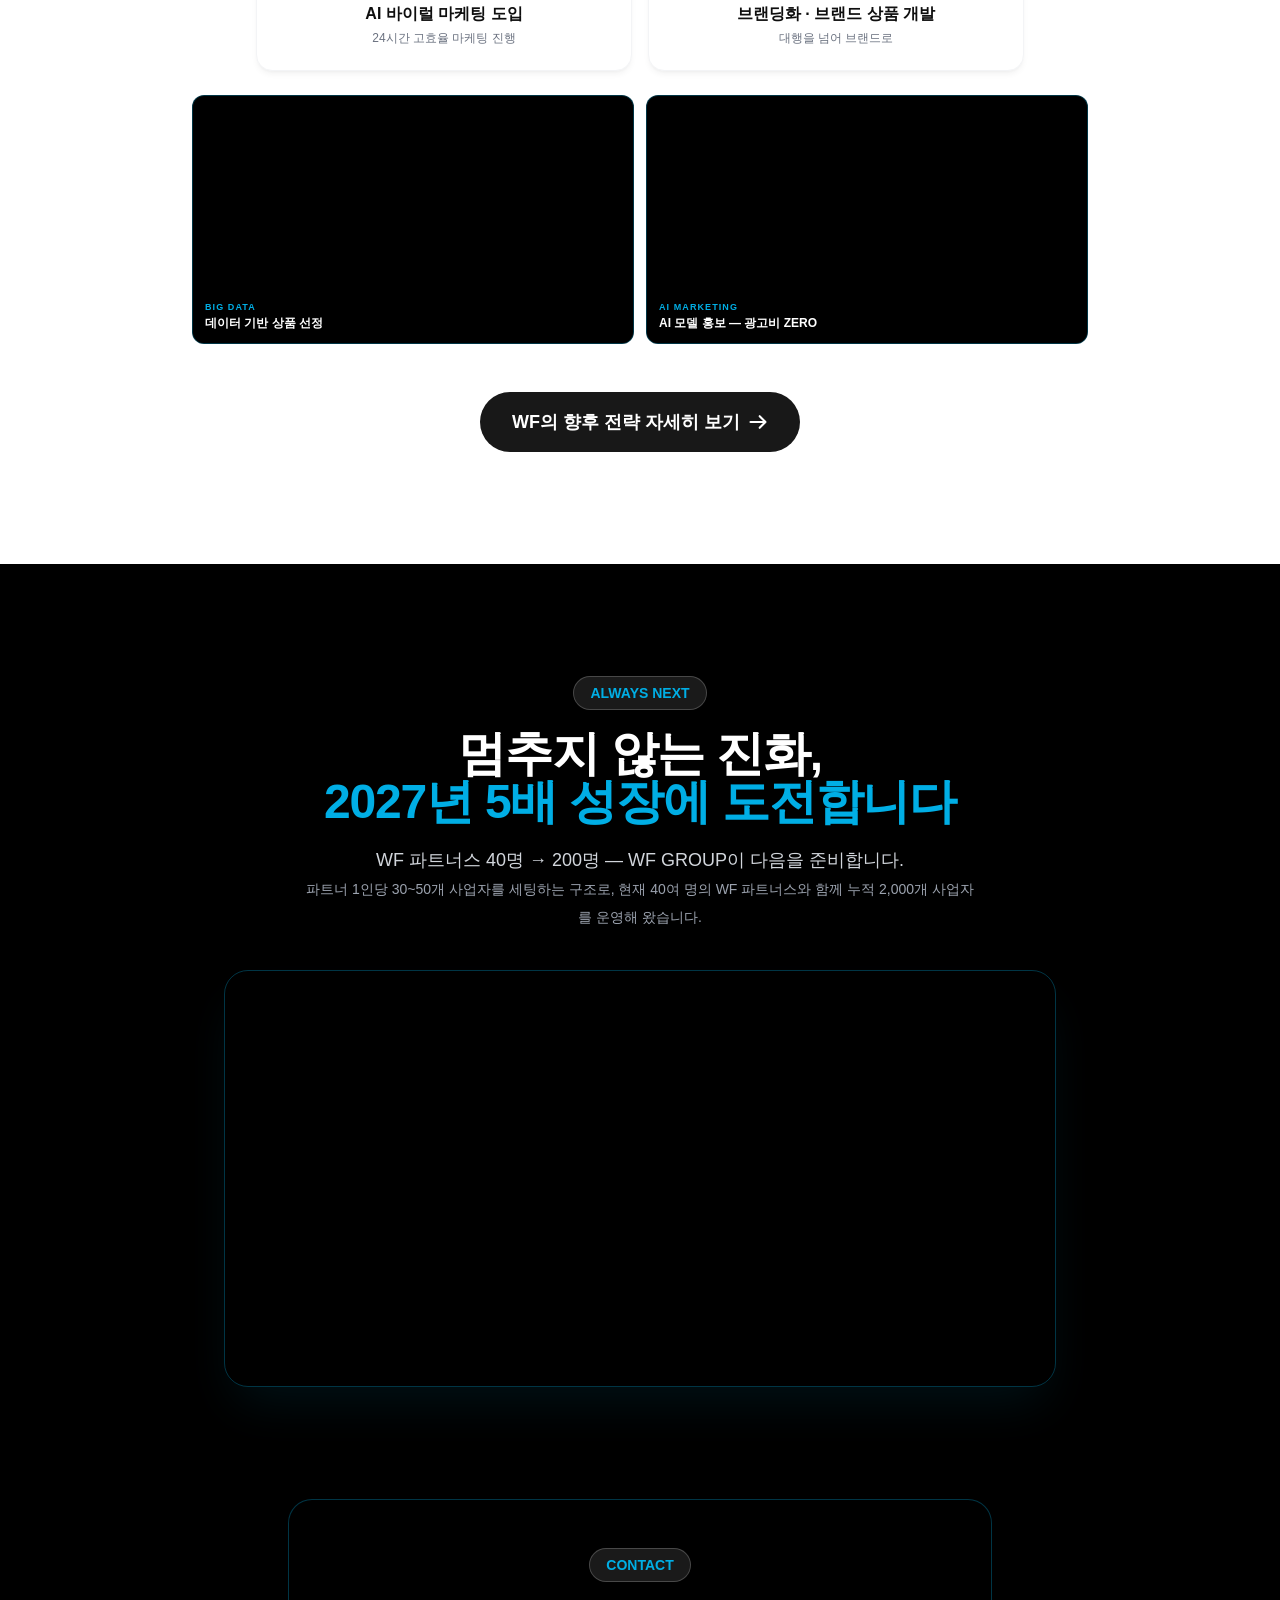
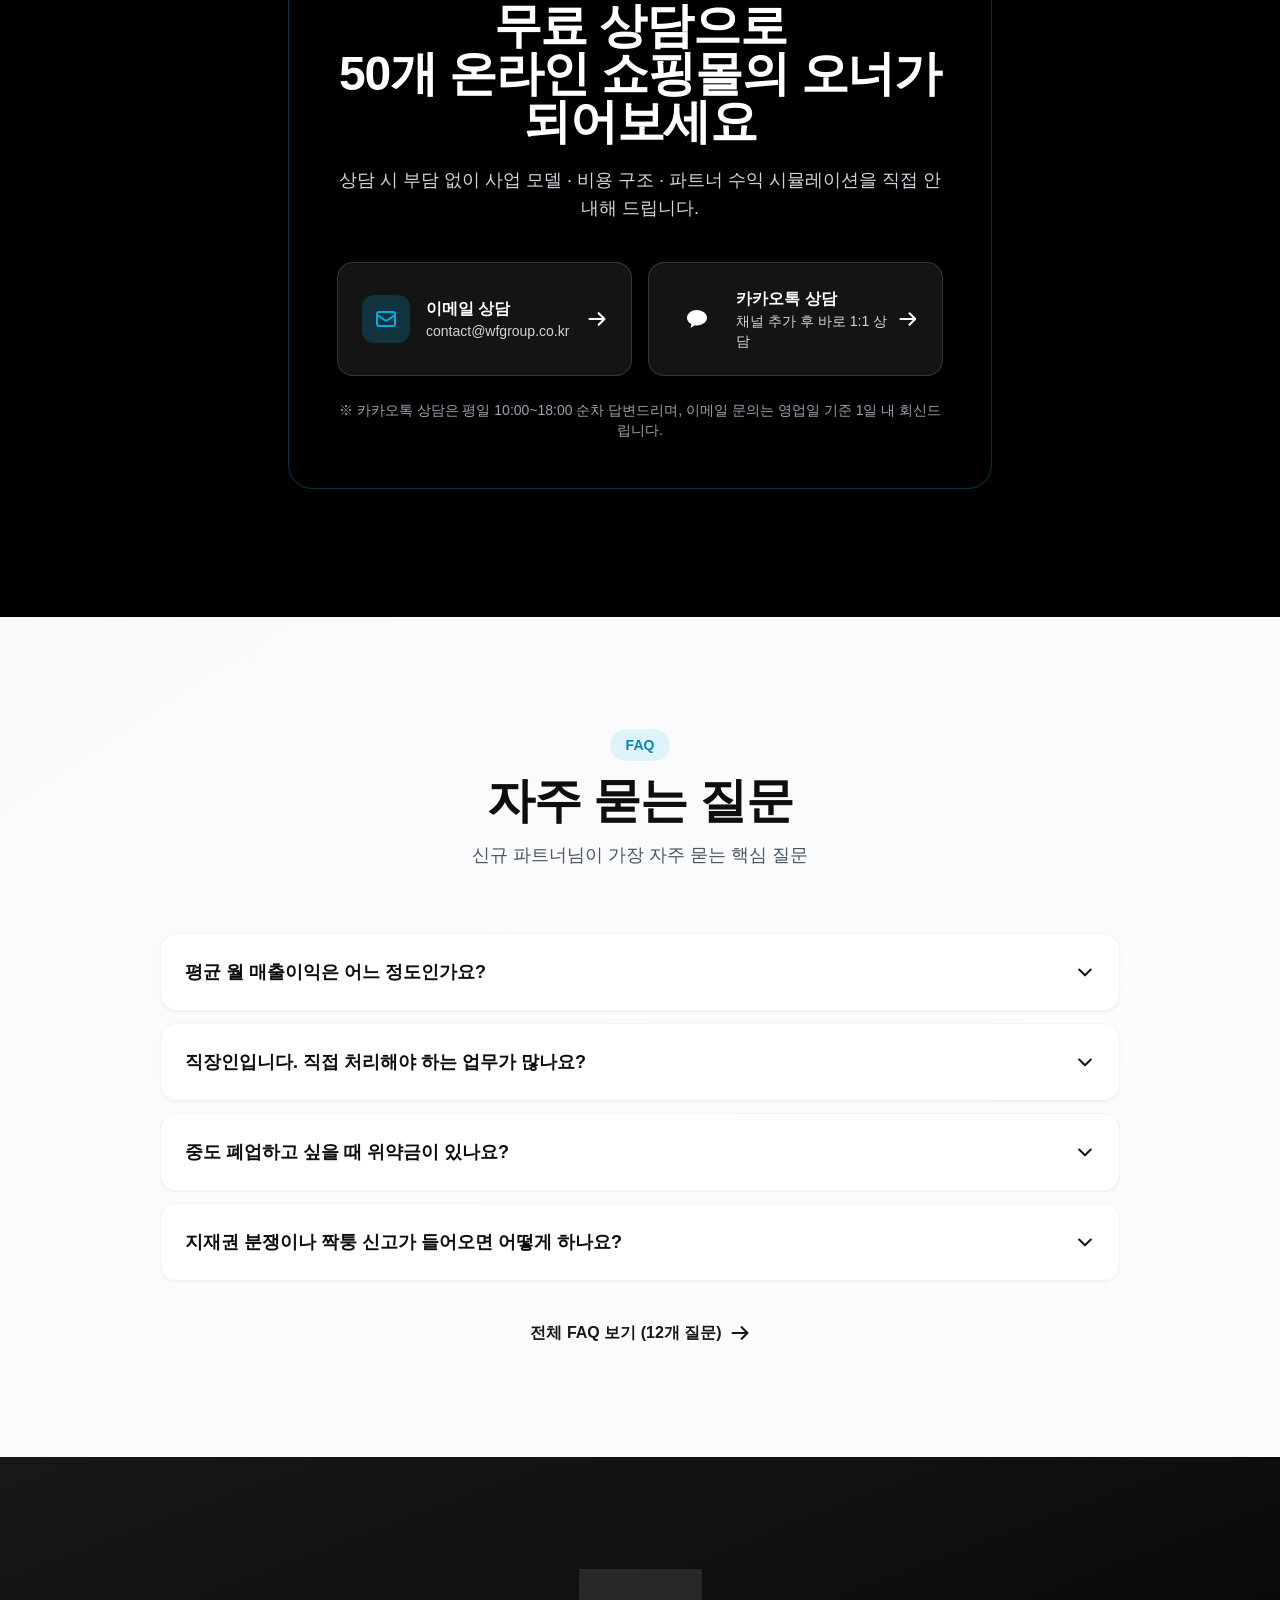
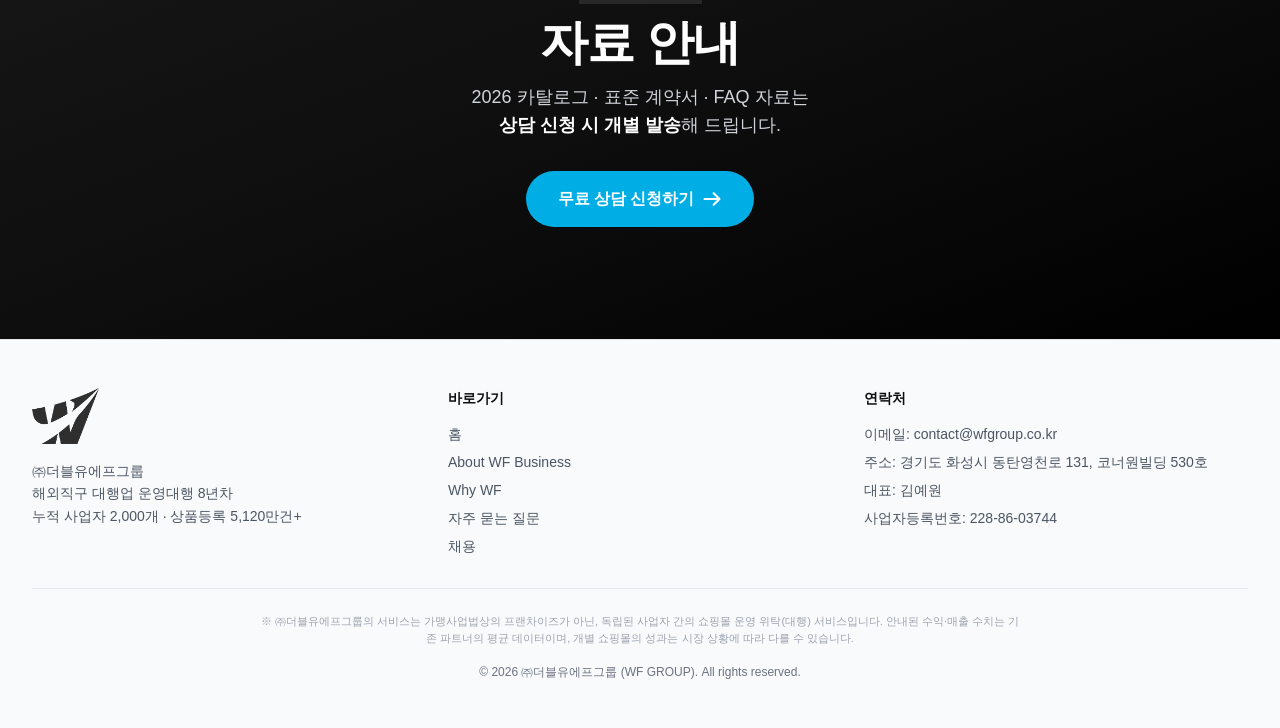
==== commit 9f5032a2: "상담 채널 정비: 이메일 contact@wfgroup.co.kr 로 전면 교체, 카카오톡 채널(pf.kakao.com/_xhFxeSX) 버튼 활성화 Co-Authored-By: C" ====
--- a/index.html
+++ b/index.html
@@ -657,22 +657,22 @@
       <h2 class="text-3xl lg:text-5xl font-extrabold tracking-tight mb-5 leading-tight">무료 상담으로<br/>50개 온라인 쇼핑몰의 오너가 되어보세요</h2>
       <p class="text-gray-300 text-base lg:text-lg mb-10 max-w-2xl mx-auto">상담 시 부담 없이 사업 모델 · 비용 구조 · 파트너 수익 시뮬레이션을 직접 안내해 드립니다.</p>
       <div class="grid sm:grid-cols-2 gap-4 max-w-2xl mx-auto text-left">
-        <a href="mailto:wfgroupcoltd@gmail.com?subject=%5B%EC%83%81%EB%8B%B4%20%EC%8B%A0%EC%B2%AD%5D%20WF%20GROUP" class="group flex items-center justify-between glass hover:bg-white/15 rounded-2xl p-6 transition-all">
+        <a href="mailto:contact@wfgroup.co.kr?subject=%5B%EC%83%81%EB%8B%B4%20%EC%8B%A0%EC%B2%AD%5D%20WF%20GROUP" class="group flex items-center justify-between glass hover:bg-white/15 rounded-2xl p-6 transition-all">
           <div class="flex items-center gap-4">
             <div class="w-12 h-12 bg-wfcyan/20 rounded-xl flex items-center justify-center"><svg class="w-6 h-6 text-wfcyan" fill="none" viewBox="0 0 24 24" stroke="currentColor" stroke-width="2"><path stroke-linecap="round" stroke-linejoin="round" d="M3 8l7.89 5.26a2 2 0 002.22 0L21 8M5 19h14a2 2 0 002-2V7a2 2 0 00-2-2H5a2 2 0 00-2 2v10a2 2 0 002 2z"/></svg></div>
-            <div><div class="font-bold">이메일 상담</div><div class="text-sm text-gray-300">wfgroupcoltd@gmail.com</div></div>
+            <div><div class="font-bold">이메일 상담</div><div class="text-sm text-gray-300">contact@wfgroup.co.kr</div></div>
           </div>
           <svg class="w-5 h-5 group-hover:translate-x-1 transition-transform" fill="none" viewBox="0 0 24 24" stroke="currentColor" stroke-width="2.5"><path stroke-linecap="round" stroke-linejoin="round" d="M14 5l7 7m0 0l-7 7m7-7H3"/></svg>
         </a>
-        <div class="group flex items-center justify-between bg-white/10 border border-white/15 text-gray-300 rounded-2xl p-6 cursor-not-allowed select-none" aria-disabled="true">
+        <a href="https://pf.kakao.com/_xhFxeSX" target="_blank" rel="noopener" class="group flex items-center justify-between glass hover:bg-white/15 rounded-2xl p-6 transition-all">
           <div class="flex items-center gap-4">
-            <div class="w-12 h-12 bg-white/10 rounded-xl flex items-center justify-center"><svg class="w-6 h-6" fill="currentColor" viewBox="0 0 24 24"><path d="M12 3C6.477 3 2 6.477 2 10.8c0 2.75 1.78 5.16 4.47 6.55-.2.71-.71 2.56-.81 2.96-.13.5.18.49.39.36.16-.1 2.55-1.73 3.59-2.43.78.11 1.58.18 2.36.18 5.52 0 10-3.48 10-7.62S17.52 3 12 3z"/></svg></div>
-            <div><div class="font-bold text-white">카카오톡 상담</div><div class="text-sm">곧 오픈 예정 · 1주 이내</div></div>
-          </div>
-          <span class="text-xs font-bold bg-white/10 px-3 py-1 rounded-full">OPEN SOON</span>
-        </div>
-      </div>
-      <p class="text-gray-400 text-sm mt-6">※ 카카오톡 채널은 1주 이내 오픈 예정입니다. 우선 이메일로 상담 부탁드립니다.</p>
+            <div class="w-12 h-12 bg-[#FEE500]/20 rounded-xl flex items-center justify-center"><svg class="w-6 h-6 text-[#FEE500]" fill="currentColor" viewBox="0 0 24 24"><path d="M12 3C6.477 3 2 6.477 2 10.8c0 2.75 1.78 5.16 4.47 6.55-.2.71-.71 2.56-.81 2.96-.13.5.18.49.39.36.16-.1 2.55-1.73 3.59-2.43.78.11 1.58.18 2.36.18 5.52 0 10-3.48 10-7.62S17.52 3 12 3z"/></svg></div>
+            <div><div class="font-bold">카카오톡 상담</div><div class="text-sm text-gray-300">채널 추가 후 바로 1:1 상담</div></div>
+          </div>
+          <svg class="w-5 h-5 group-hover:translate-x-1 transition-transform" fill="none" viewBox="0 0 24 24" stroke="currentColor" stroke-width="2.5"><path stroke-linecap="round" stroke-linejoin="round" d="M14 5l7 7m0 0l-7 7m7-7H3"/></svg>
+        </a>
+      </div>
+      <p class="text-gray-400 text-sm mt-6">※ 카카오톡 상담은 평일 10:00~18:00 순차 답변드리며, 이메일 문의는 영업일 기준 1일 내 회신드립니다.</p>
       </div>
     </div>
   </section>
@@ -799,7 +799,7 @@
       <div>
         <div class="font-bold text-wfblack-dark mb-4 text-sm">연락처</div>
         <ul class="space-y-2 text-sm text-gray-600">
-          <li>이메일: <a href="mailto:wfgroupcoltd@gmail.com" class="hover:text-wfblack">wfgroupcoltd@gmail.com</a></li>
+          <li>이메일: <a href="mailto:contact@wfgroup.co.kr" class="hover:text-wfblack">contact@wfgroup.co.kr</a></li>
           <li>주소: 경기도 화성시 동탄영천로 131, 코너원빌딩 530호</li>
           <li>대표: 김예원</li>
           <li>사업자등록번호: 228-86-03744</li>
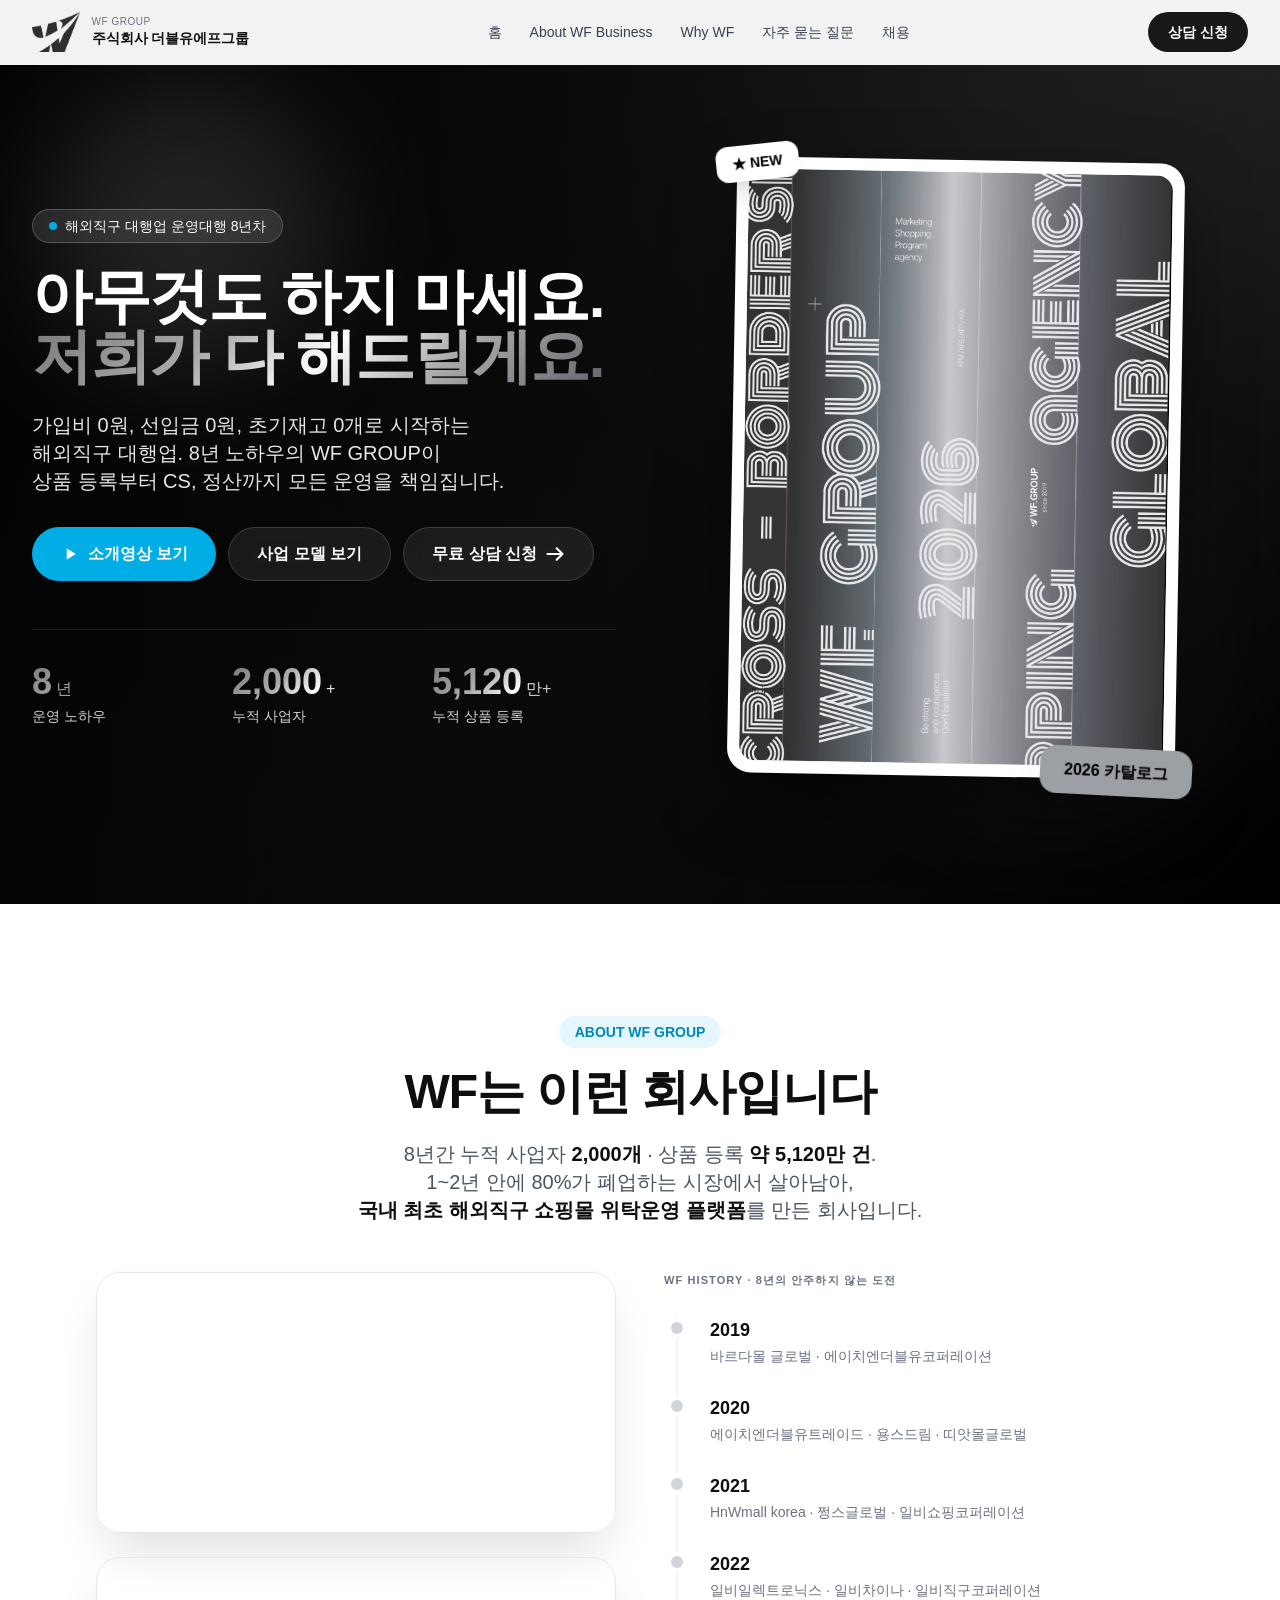
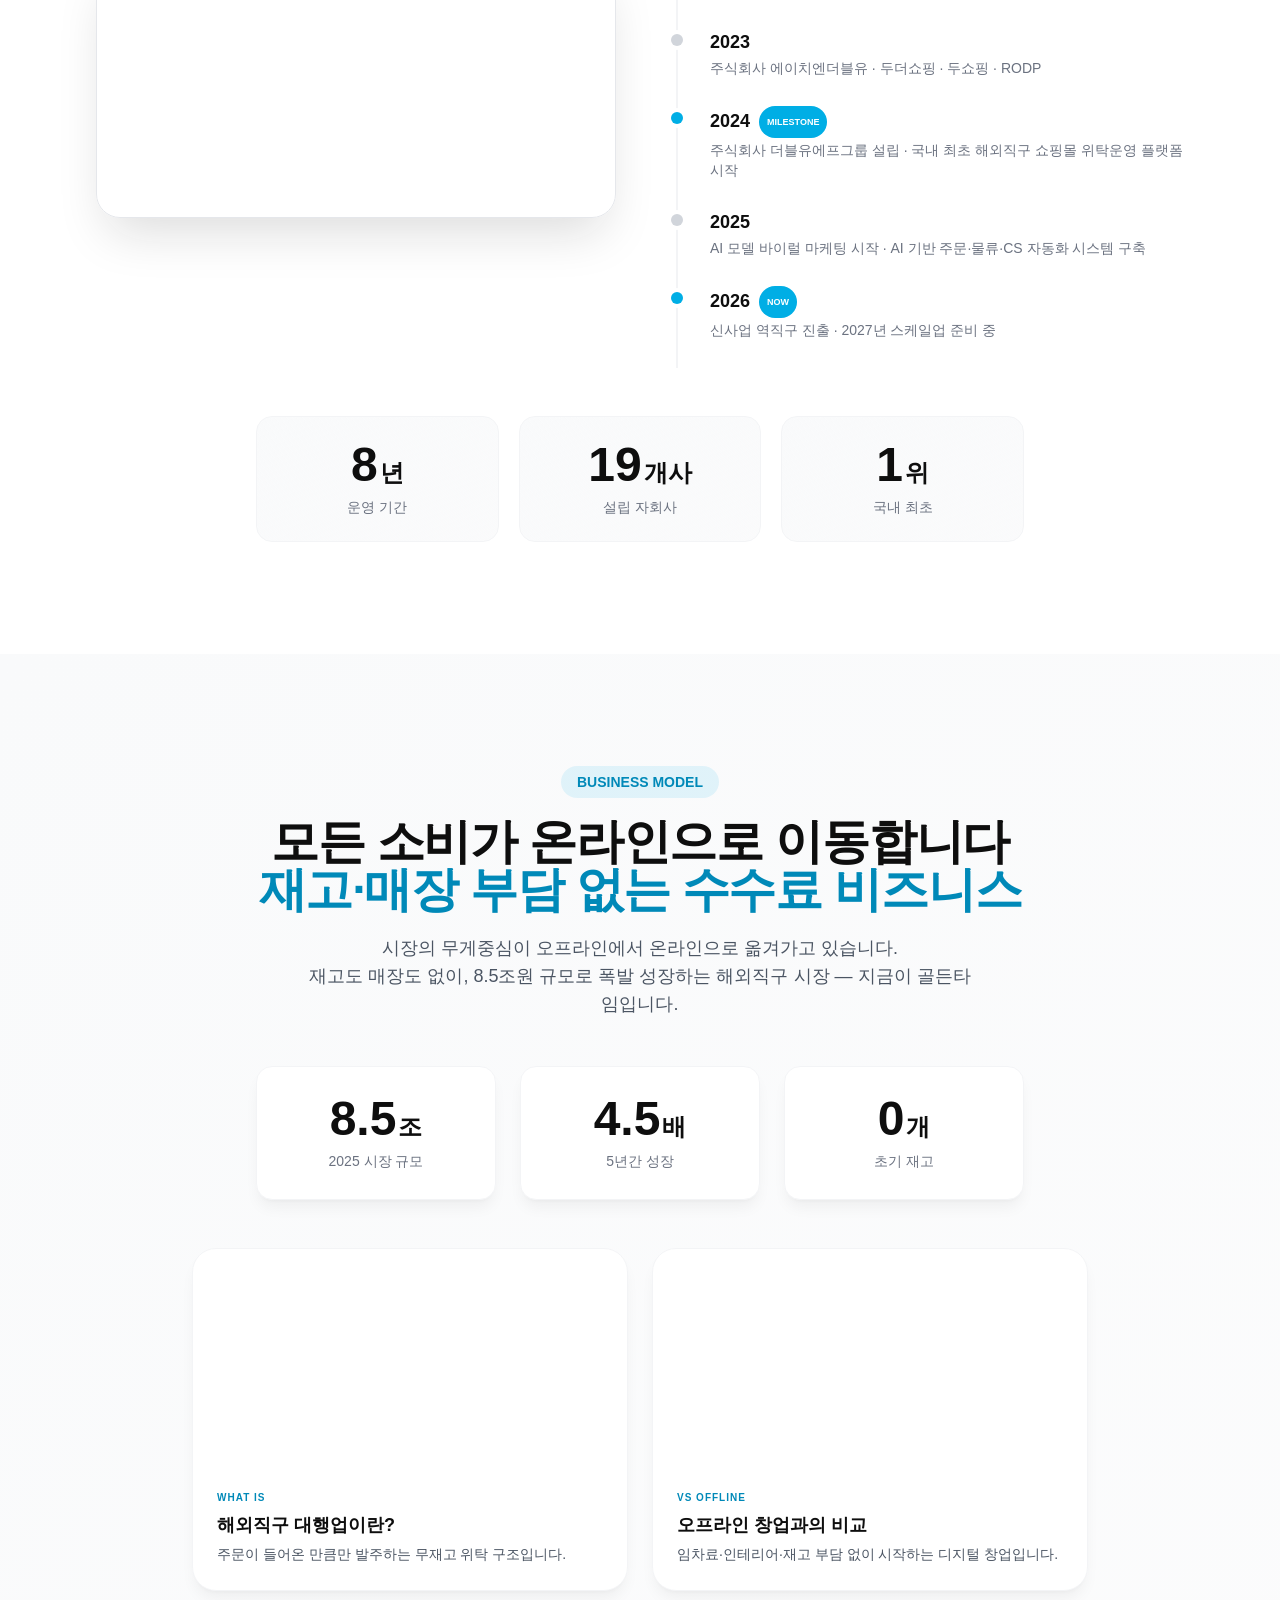
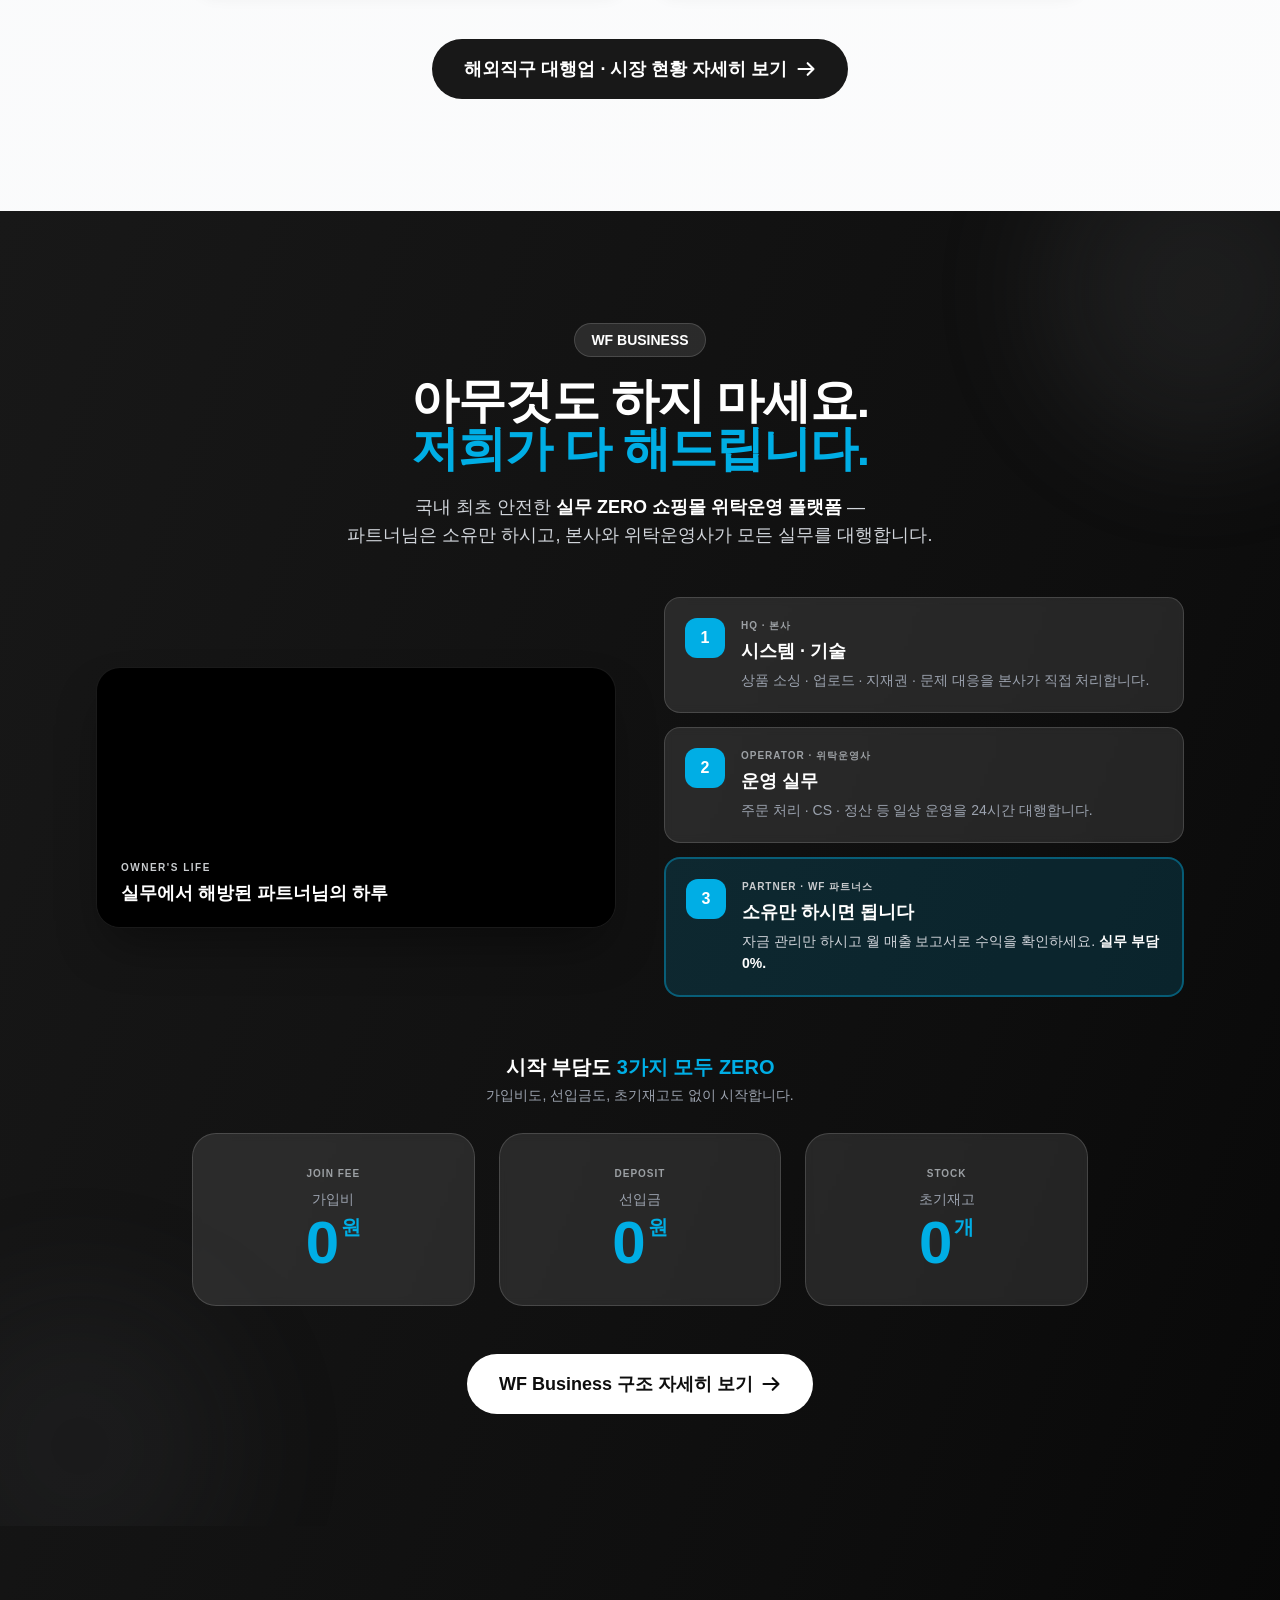
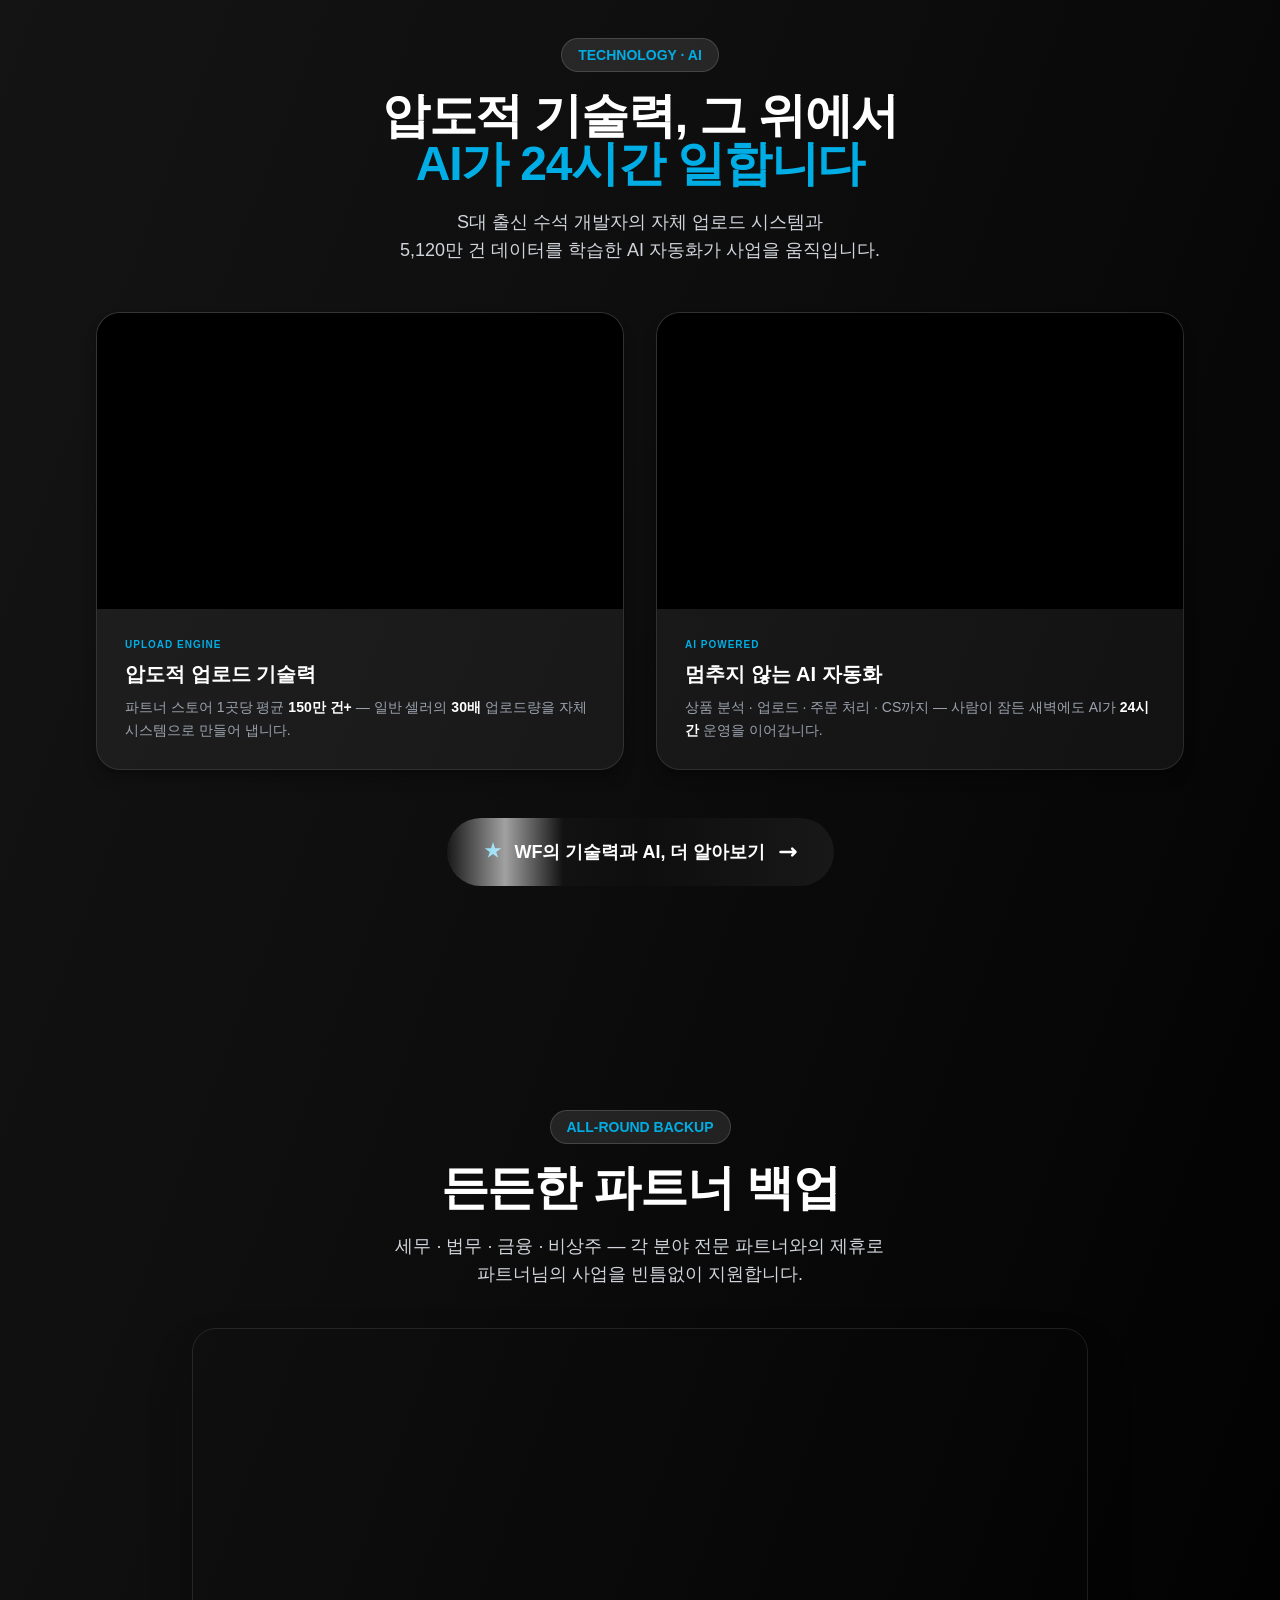
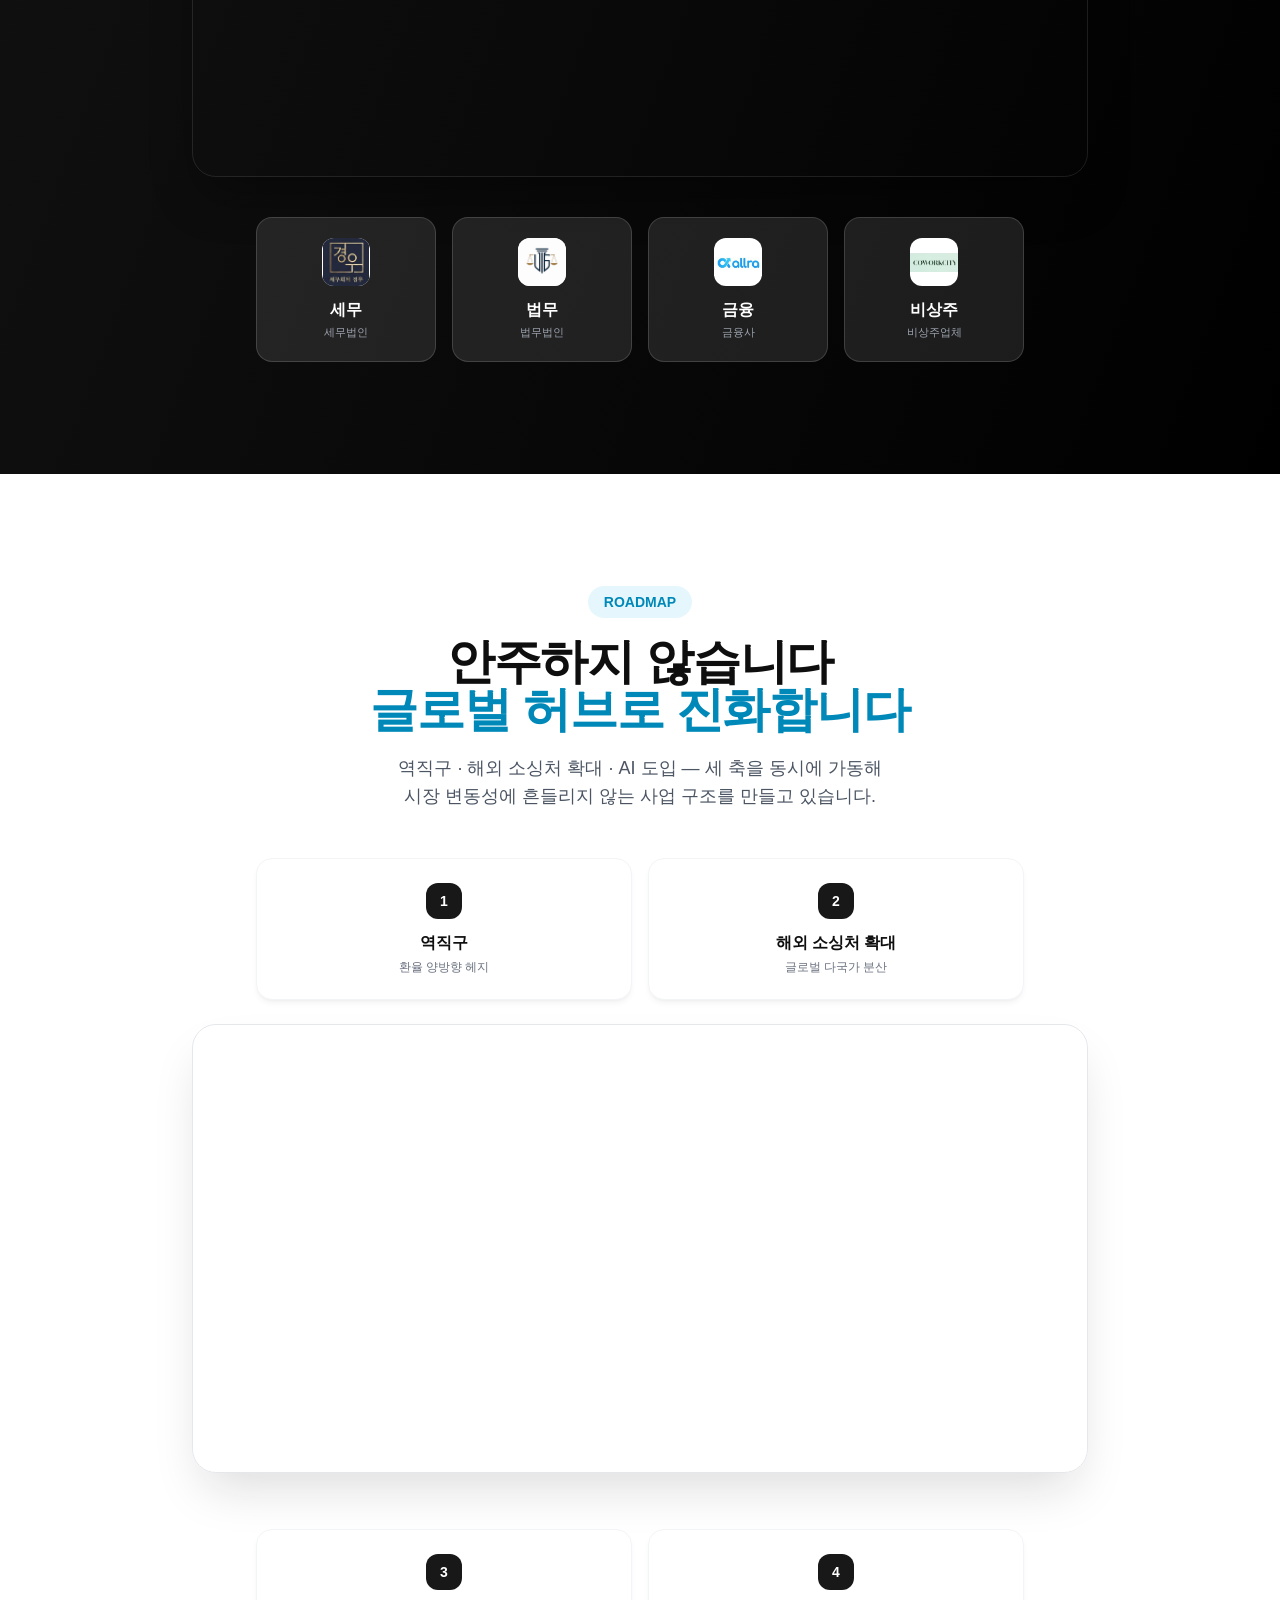
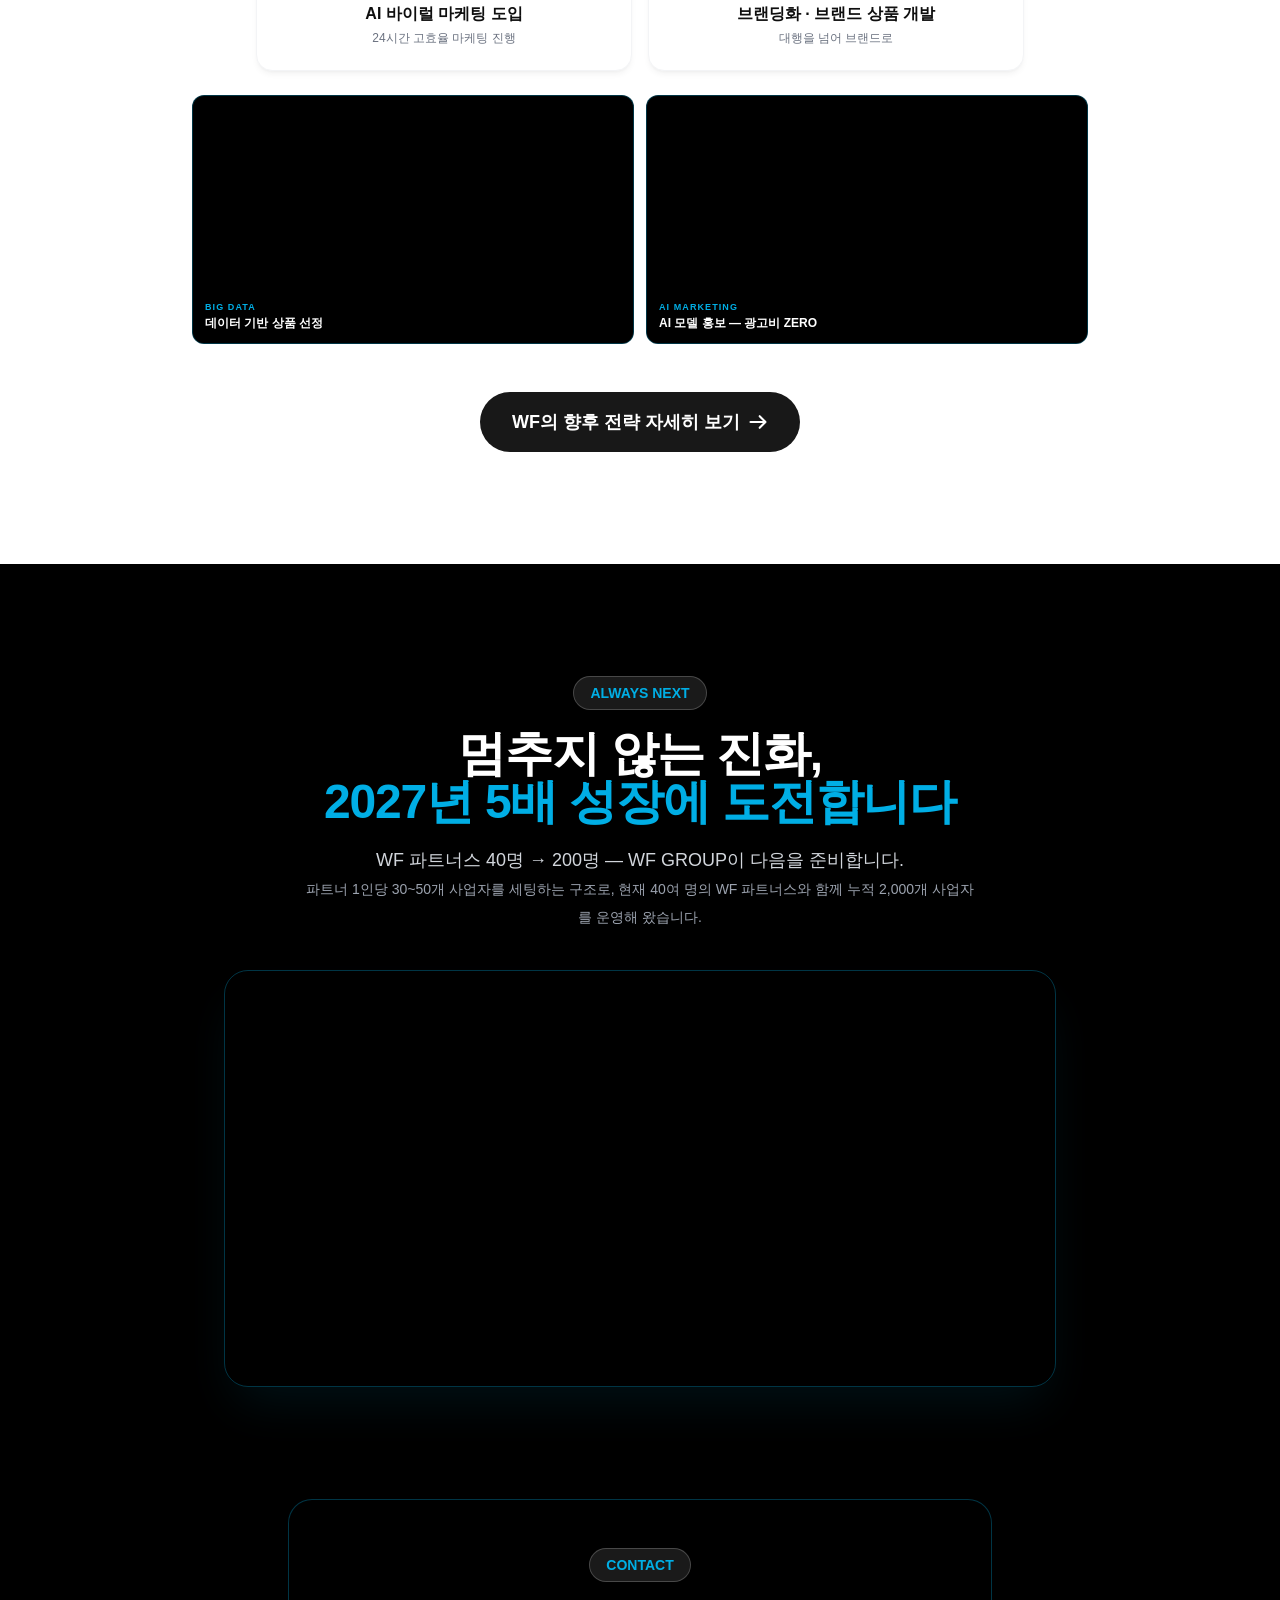
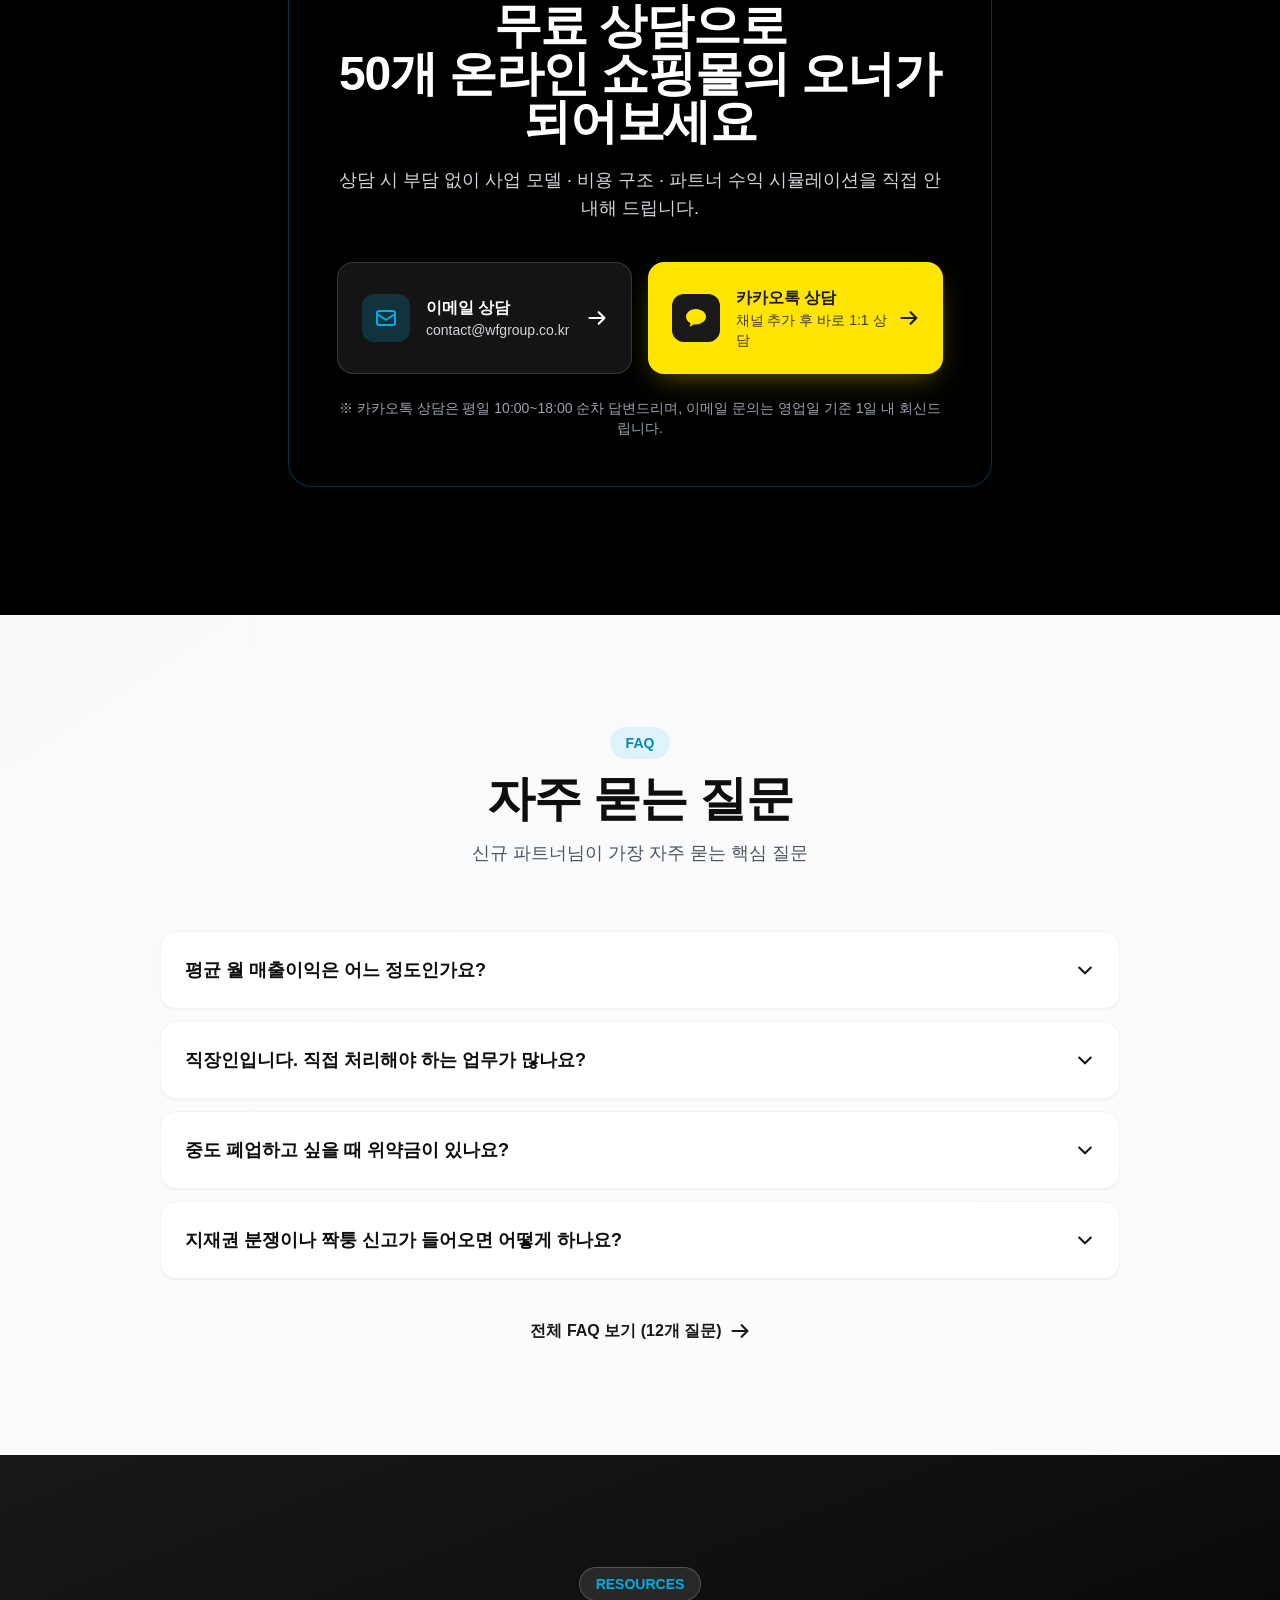
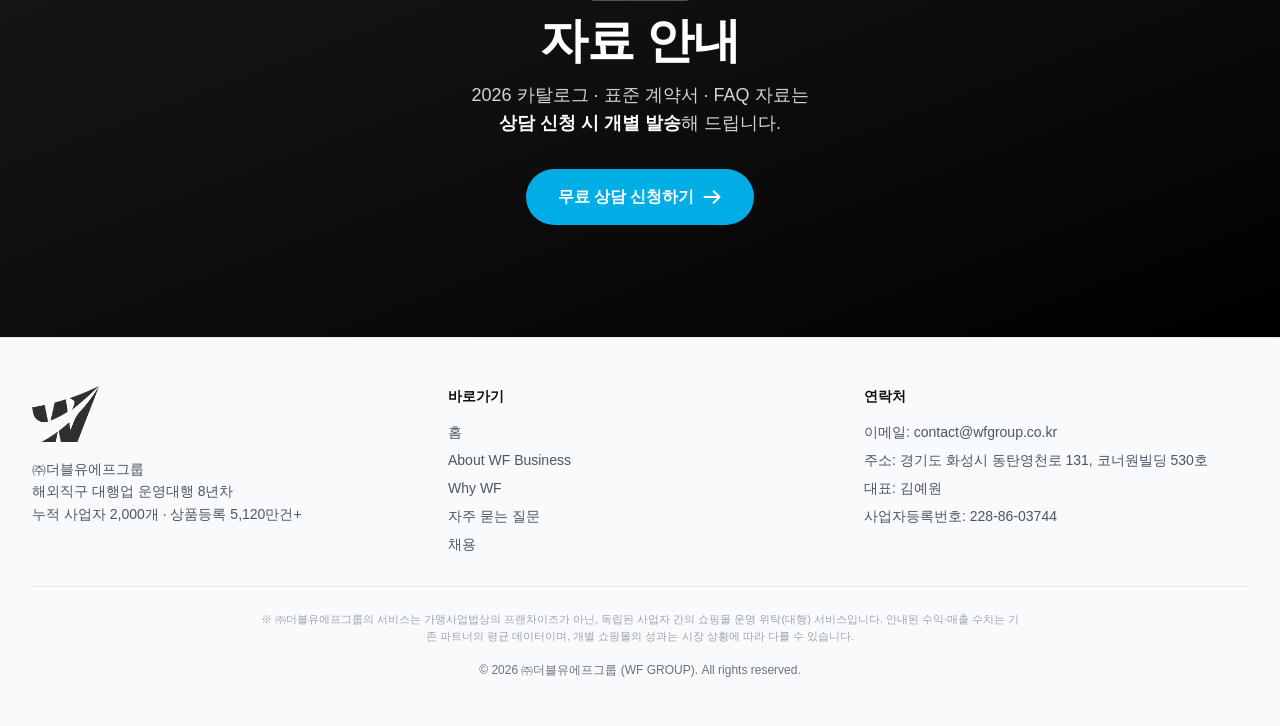
==== commit f177d2e0: "카카오톡 상담 버튼 카카오 옐로우(#FEE500) 적용 — 인라인 스타일 Co-Authored-By: Claude Fable 5.1 <noreply@anthropic.com> Cl" ====
--- a/index.html
+++ b/index.html
@@ -664,12 +664,12 @@
           </div>
           <svg class="w-5 h-5 group-hover:translate-x-1 transition-transform" fill="none" viewBox="0 0 24 24" stroke="currentColor" stroke-width="2.5"><path stroke-linecap="round" stroke-linejoin="round" d="M14 5l7 7m0 0l-7 7m7-7H3"/></svg>
         </a>
-        <a href="https://pf.kakao.com/_xhFxeSX" target="_blank" rel="noopener" class="group flex items-center justify-between glass hover:bg-white/15 rounded-2xl p-6 transition-all">
+        <a href="https://pf.kakao.com/_xhFxeSX" target="_blank" rel="noopener" class="group flex items-center justify-between rounded-2xl p-6 transition-all hover:-translate-y-0.5" style="background:#FEE500;box-shadow:0 10px 30px -10px rgba(254,229,0,.45)">
           <div class="flex items-center gap-4">
-            <div class="w-12 h-12 bg-[#FEE500]/20 rounded-xl flex items-center justify-center"><svg class="w-6 h-6 text-[#FEE500]" fill="currentColor" viewBox="0 0 24 24"><path d="M12 3C6.477 3 2 6.477 2 10.8c0 2.75 1.78 5.16 4.47 6.55-.2.71-.71 2.56-.81 2.96-.13.5.18.49.39.36.16-.1 2.55-1.73 3.59-2.43.78.11 1.58.18 2.36.18 5.52 0 10-3.48 10-7.62S17.52 3 12 3z"/></svg></div>
-            <div><div class="font-bold">카카오톡 상담</div><div class="text-sm text-gray-300">채널 추가 후 바로 1:1 상담</div></div>
-          </div>
-          <svg class="w-5 h-5 group-hover:translate-x-1 transition-transform" fill="none" viewBox="0 0 24 24" stroke="currentColor" stroke-width="2.5"><path stroke-linecap="round" stroke-linejoin="round" d="M14 5l7 7m0 0l-7 7m7-7H3"/></svg>
+            <div class="w-12 h-12 rounded-xl flex items-center justify-center" style="background:#191919"><svg class="w-6 h-6" style="color:#FEE500" fill="currentColor" viewBox="0 0 24 24"><path d="M12 3C6.477 3 2 6.477 2 10.8c0 2.75 1.78 5.16 4.47 6.55-.2.71-.71 2.56-.81 2.96-.13.5.18.49.39.36.16-.1 2.55-1.73 3.59-2.43.78.11 1.58.18 2.36.18 5.52 0 10-3.48 10-7.62S17.52 3 12 3z"/></svg></div>
+            <div><div class="font-bold" style="color:#191919">카카오톡 상담</div><div class="text-sm" style="color:#3c3c3c">채널 추가 후 바로 1:1 상담</div></div>
+          </div>
+          <svg class="w-5 h-5 group-hover:translate-x-1 transition-transform" style="color:#191919" fill="none" viewBox="0 0 24 24" stroke="currentColor" stroke-width="2.5"><path stroke-linecap="round" stroke-linejoin="round" d="M14 5l7 7m0 0l-7 7m7-7H3"/></svg>
         </a>
       </div>
       <p class="text-gray-400 text-sm mt-6">※ 카카오톡 상담은 평일 10:00~18:00 순차 답변드리며, 이메일 문의는 영업일 기준 1일 내 회신드립니다.</p>
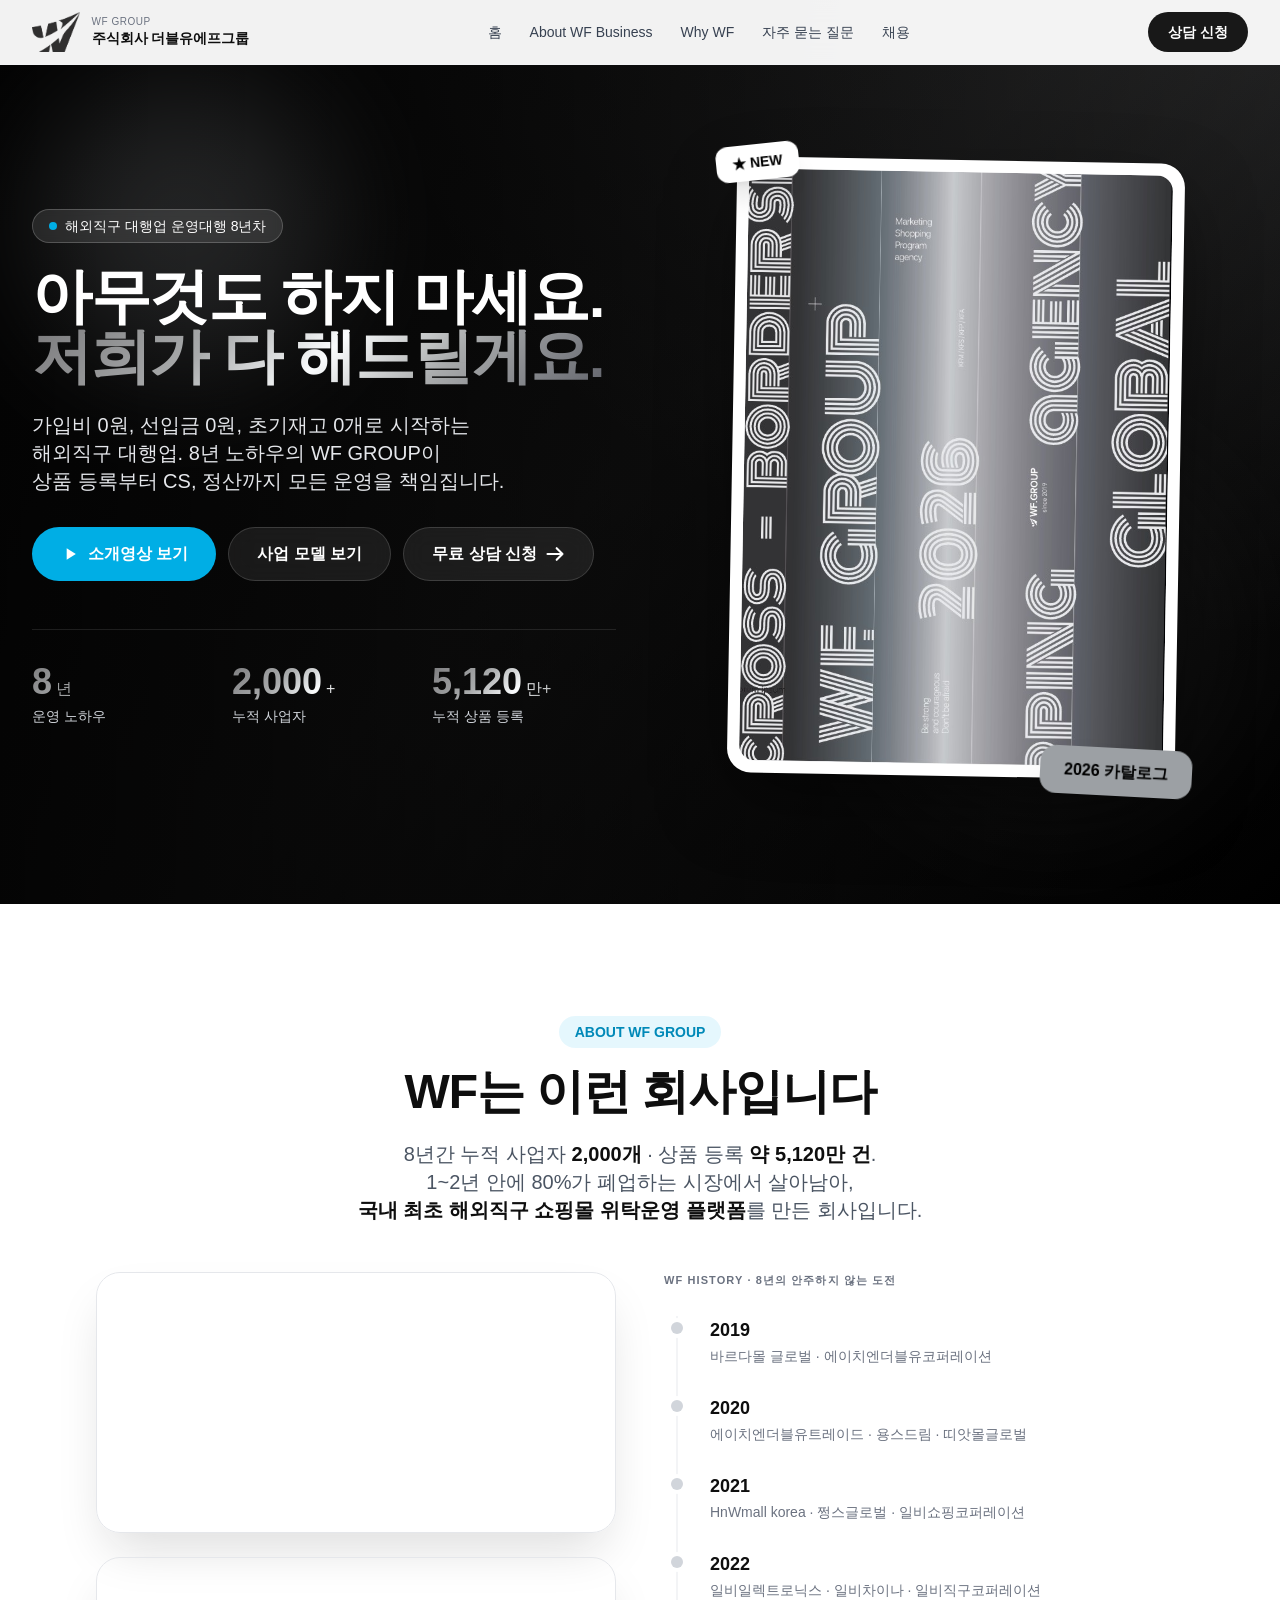
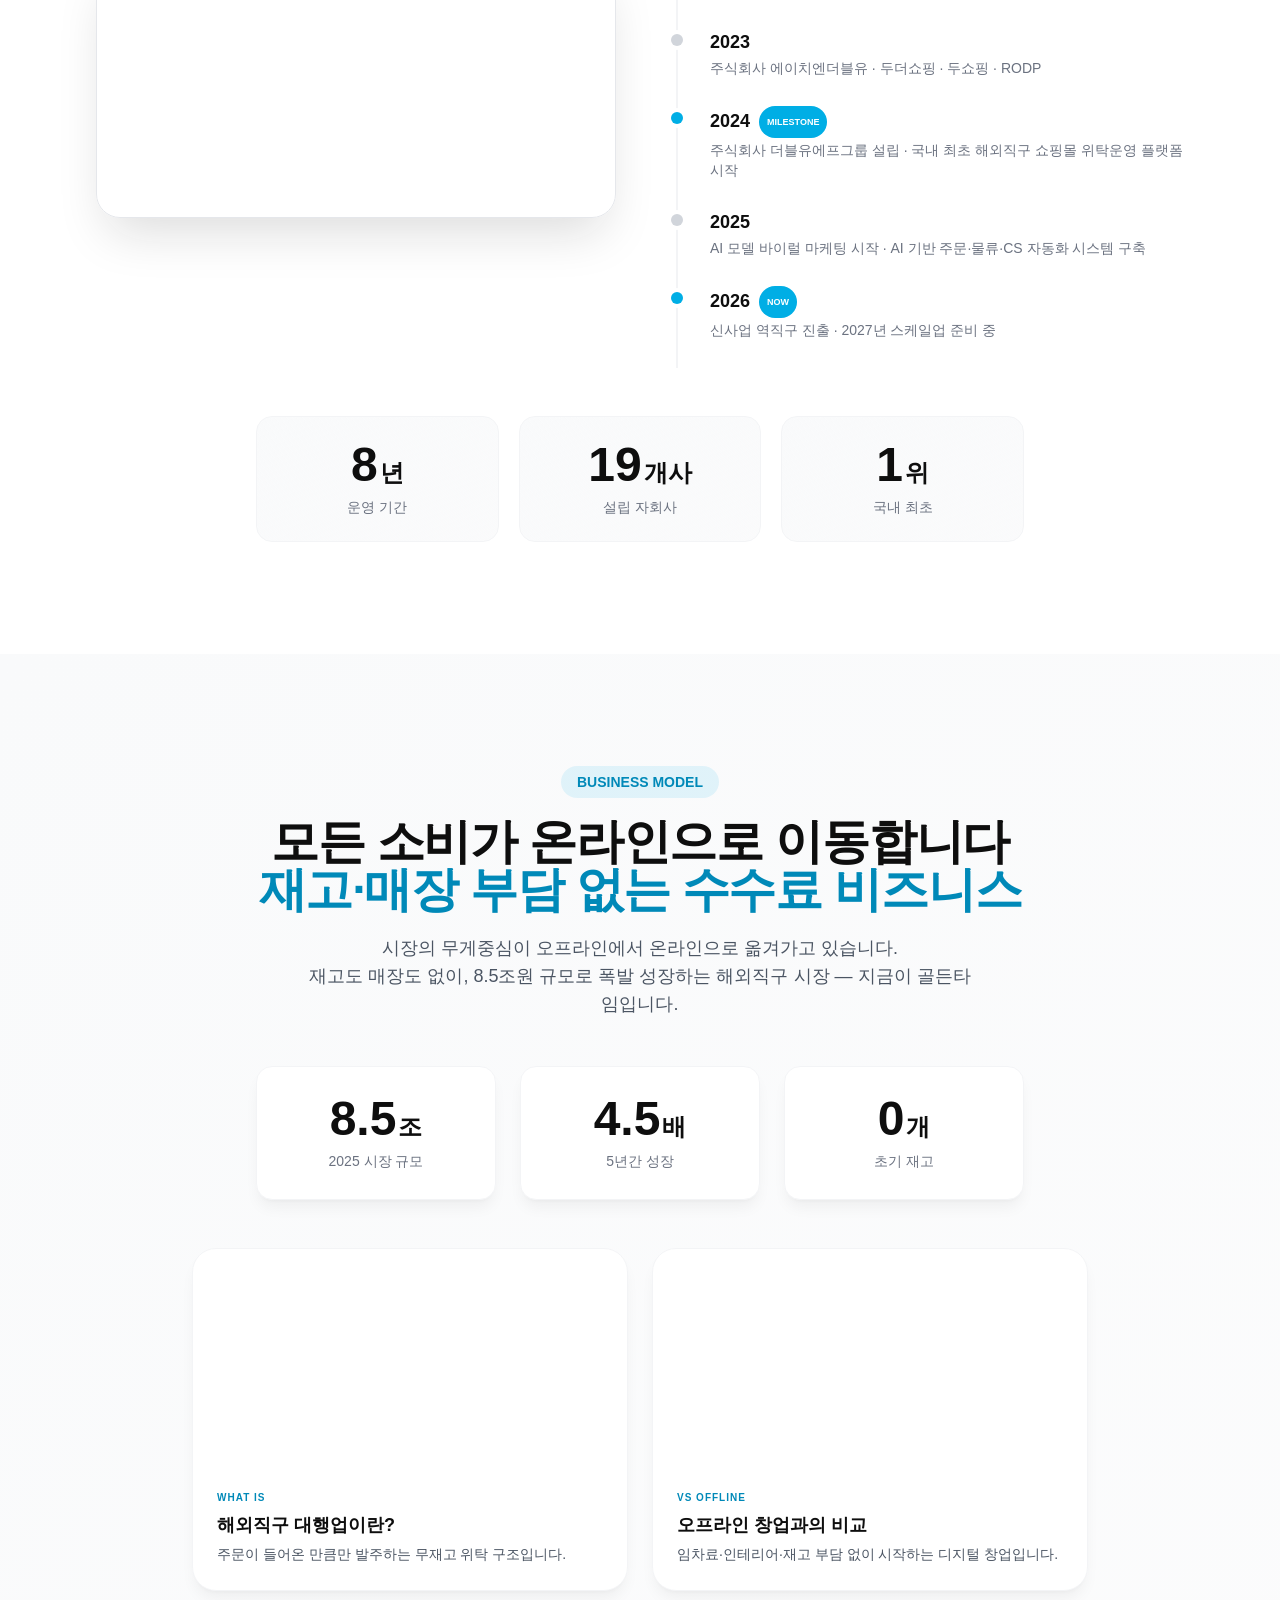
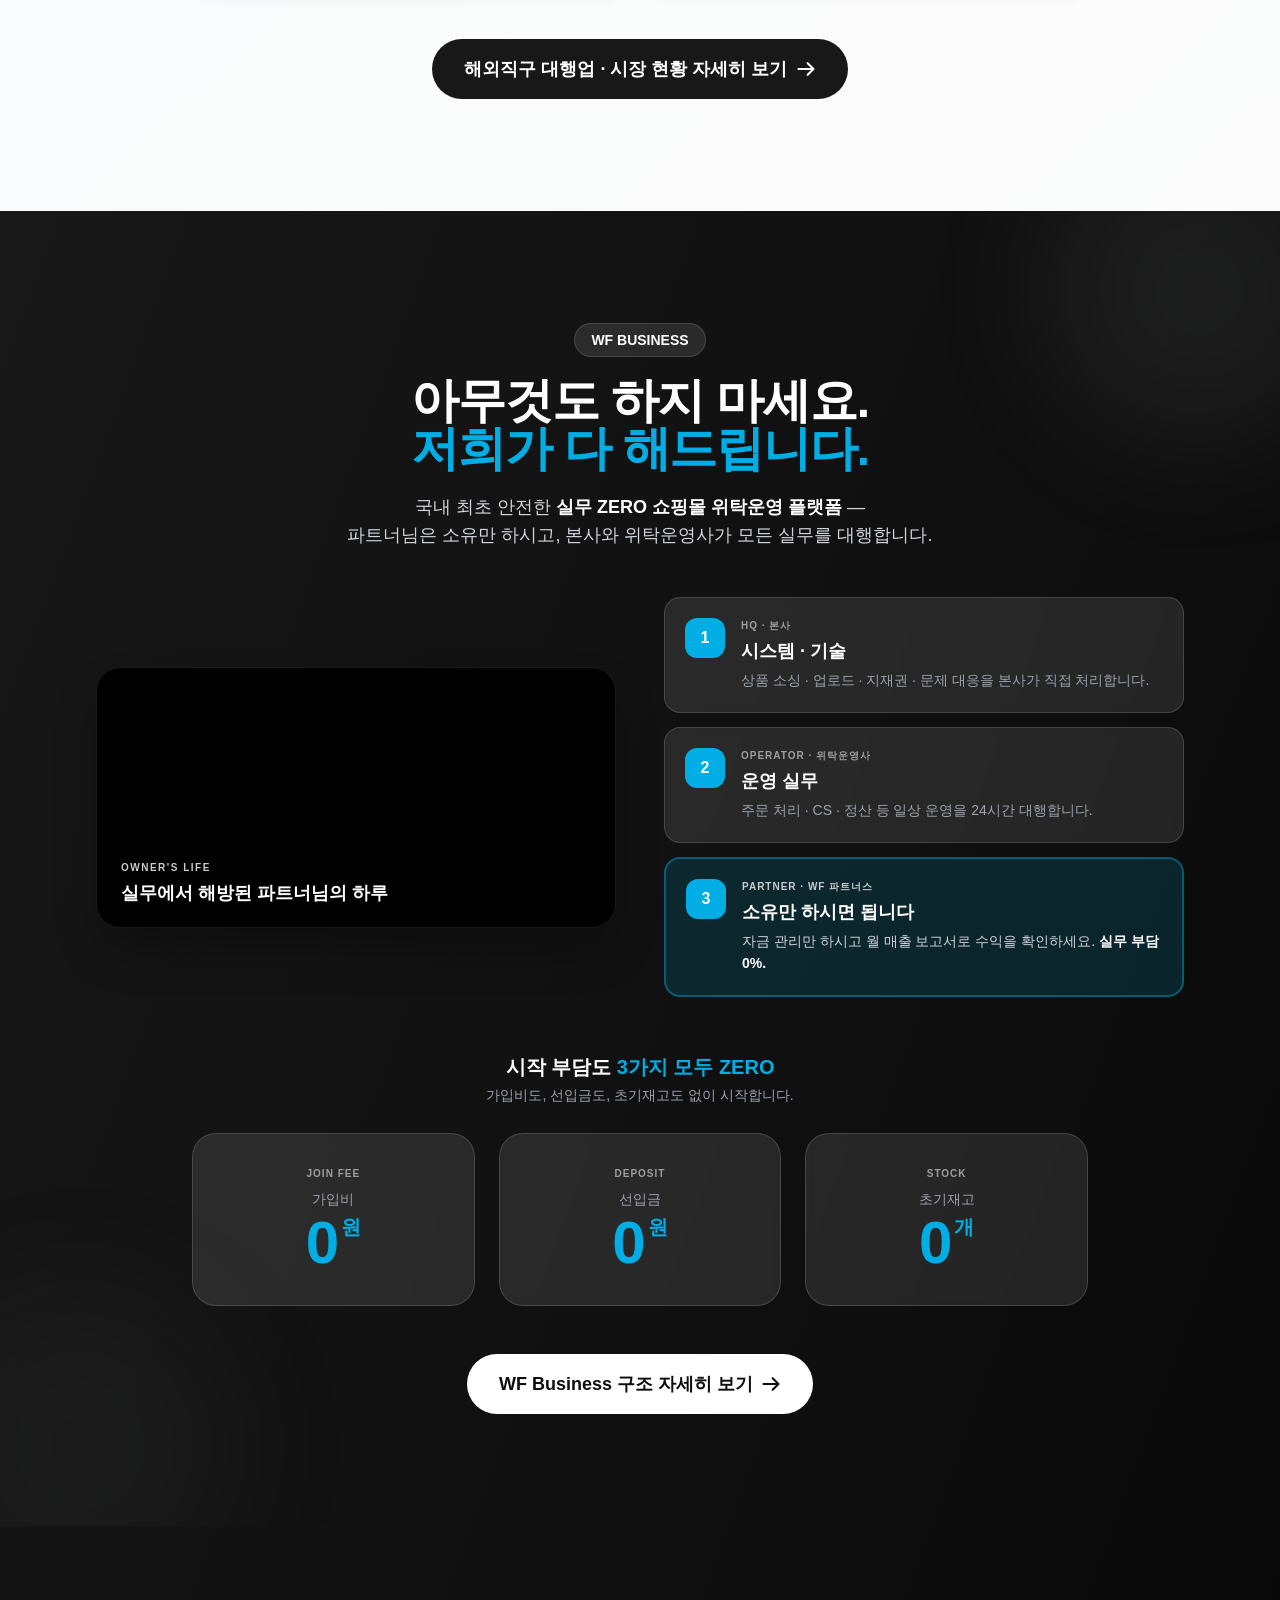
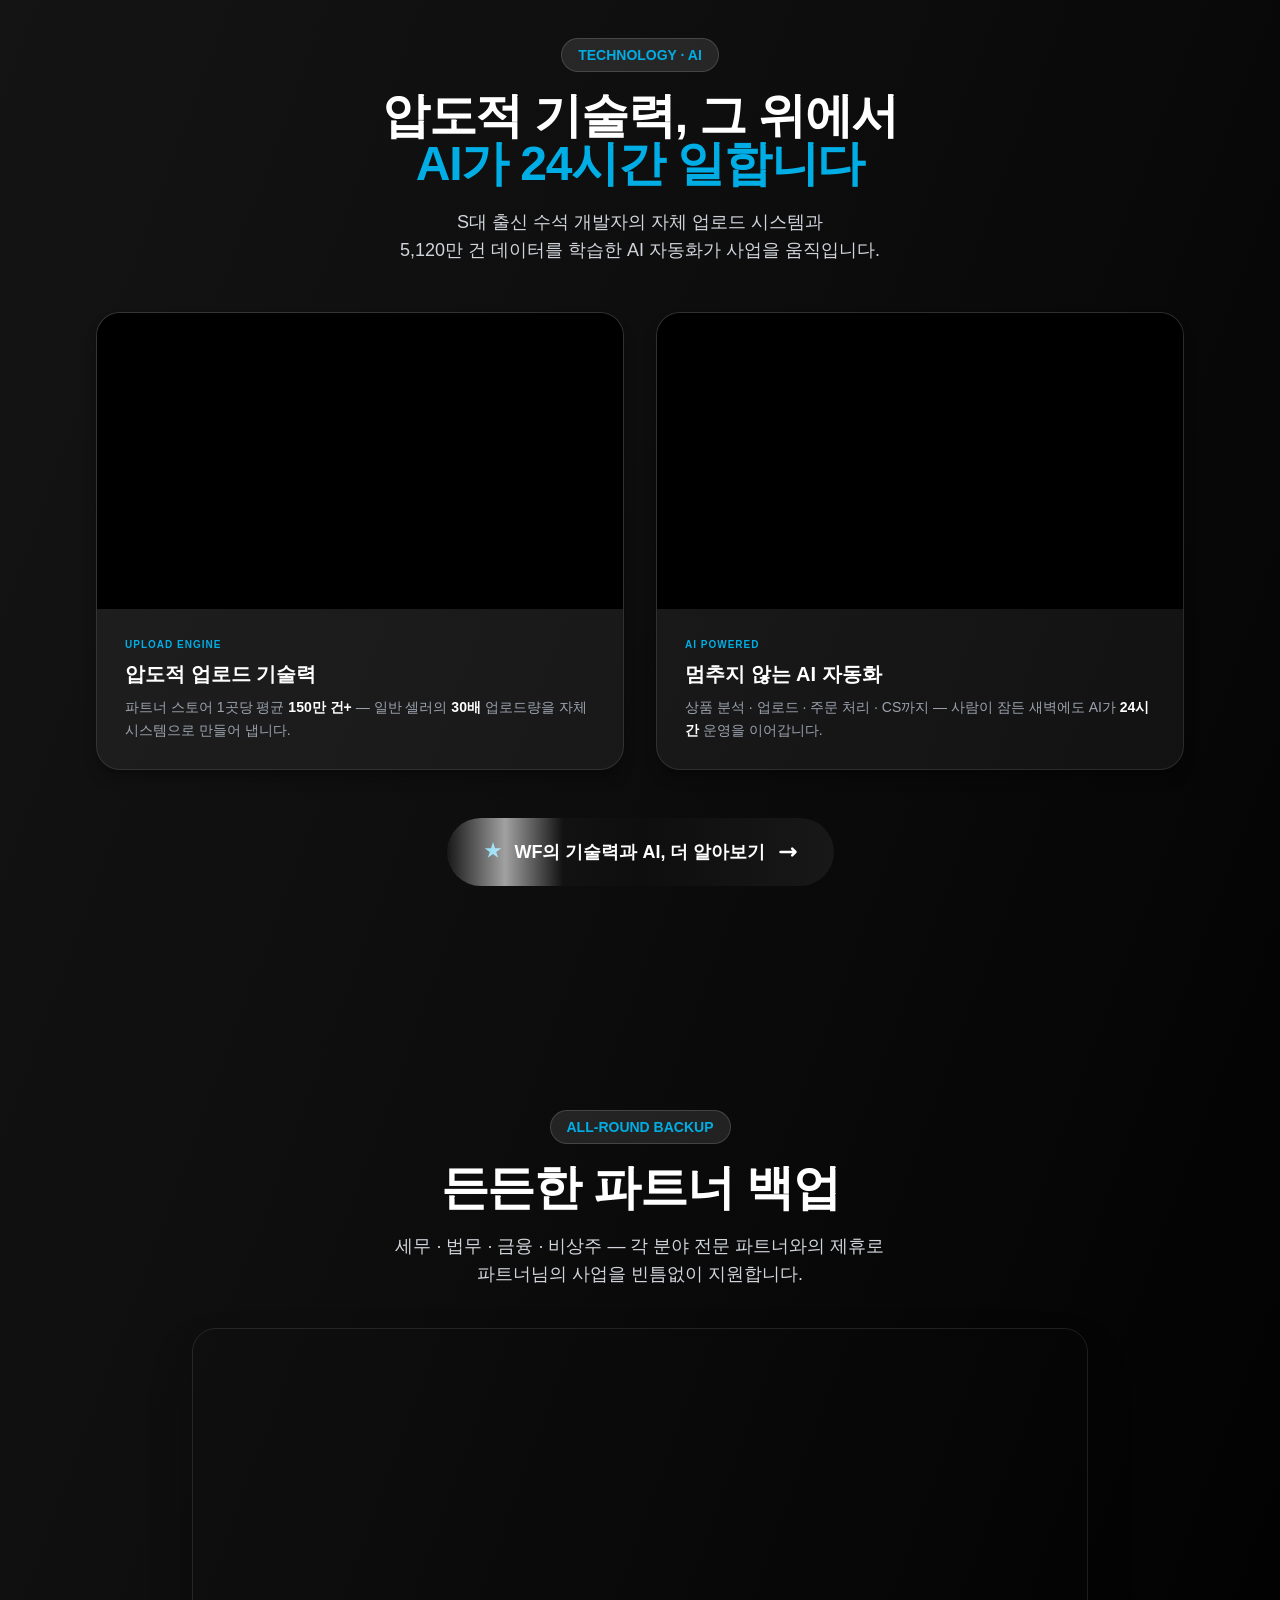
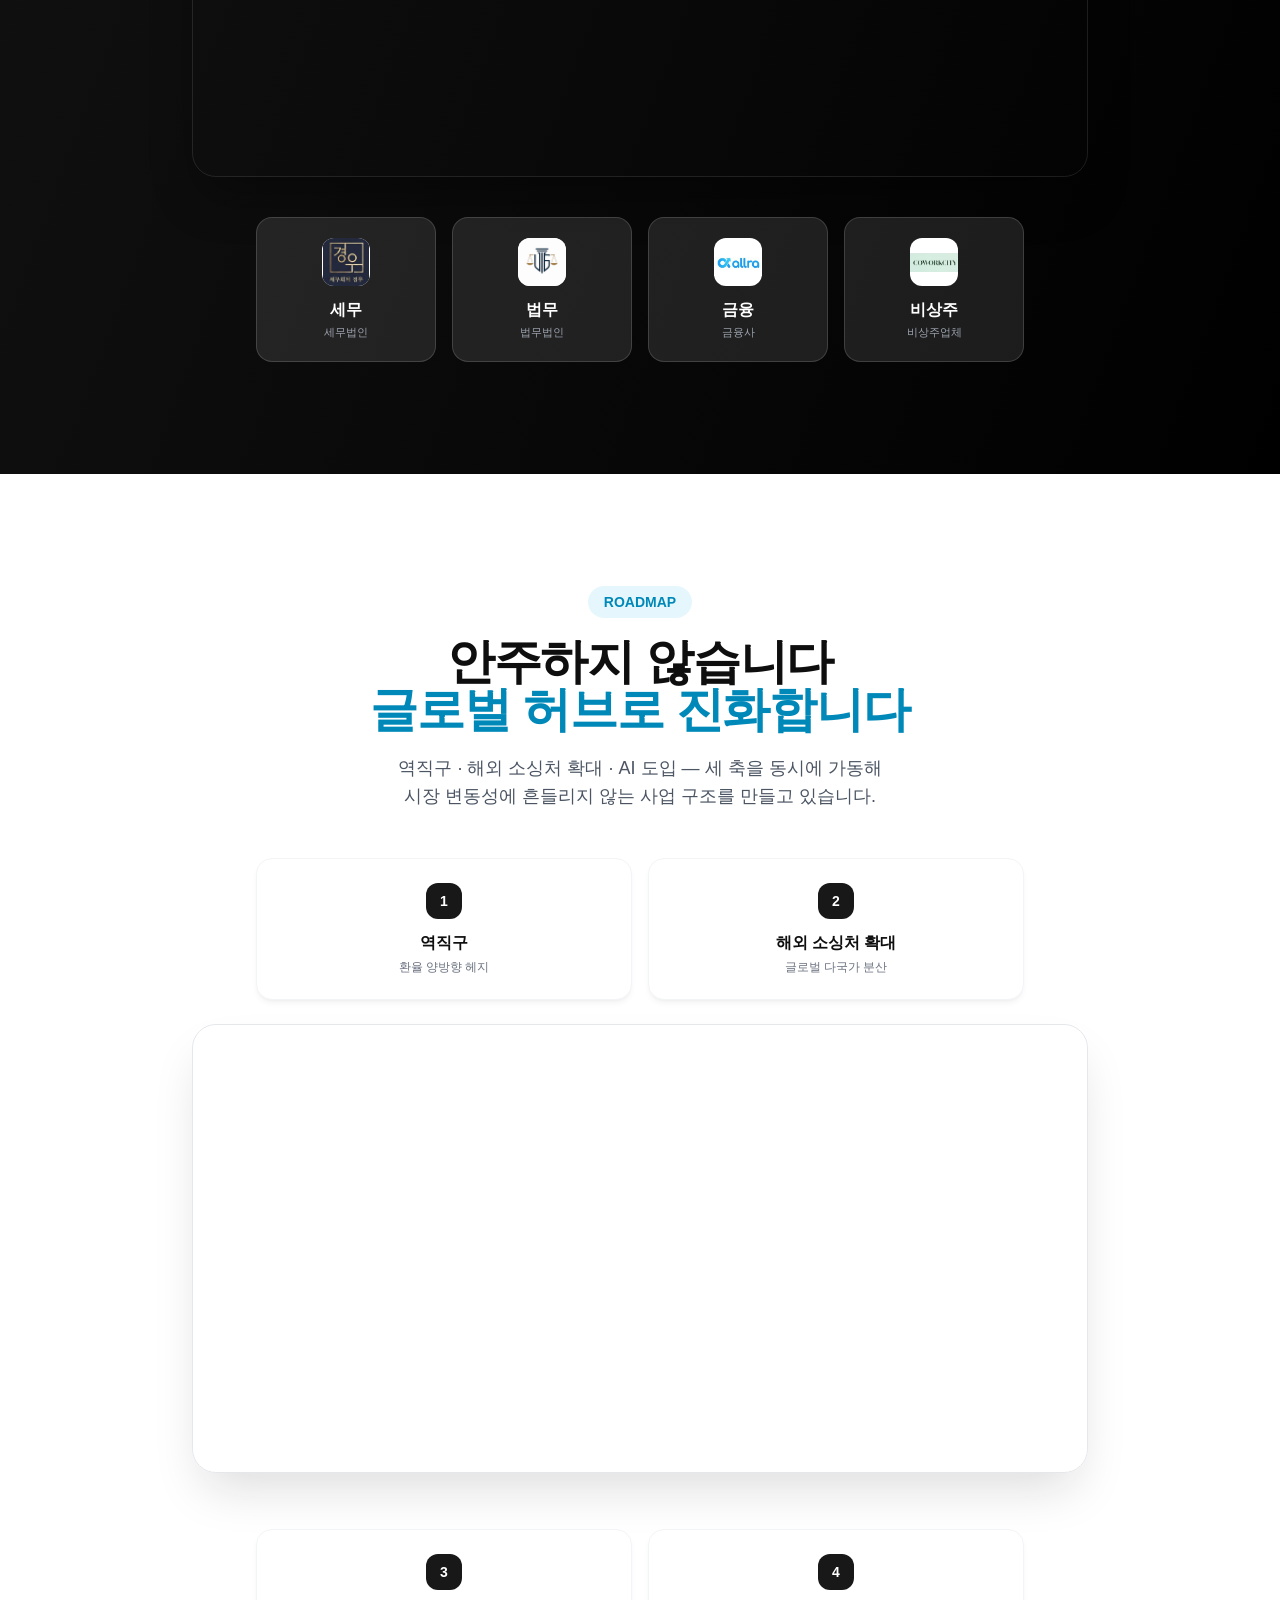
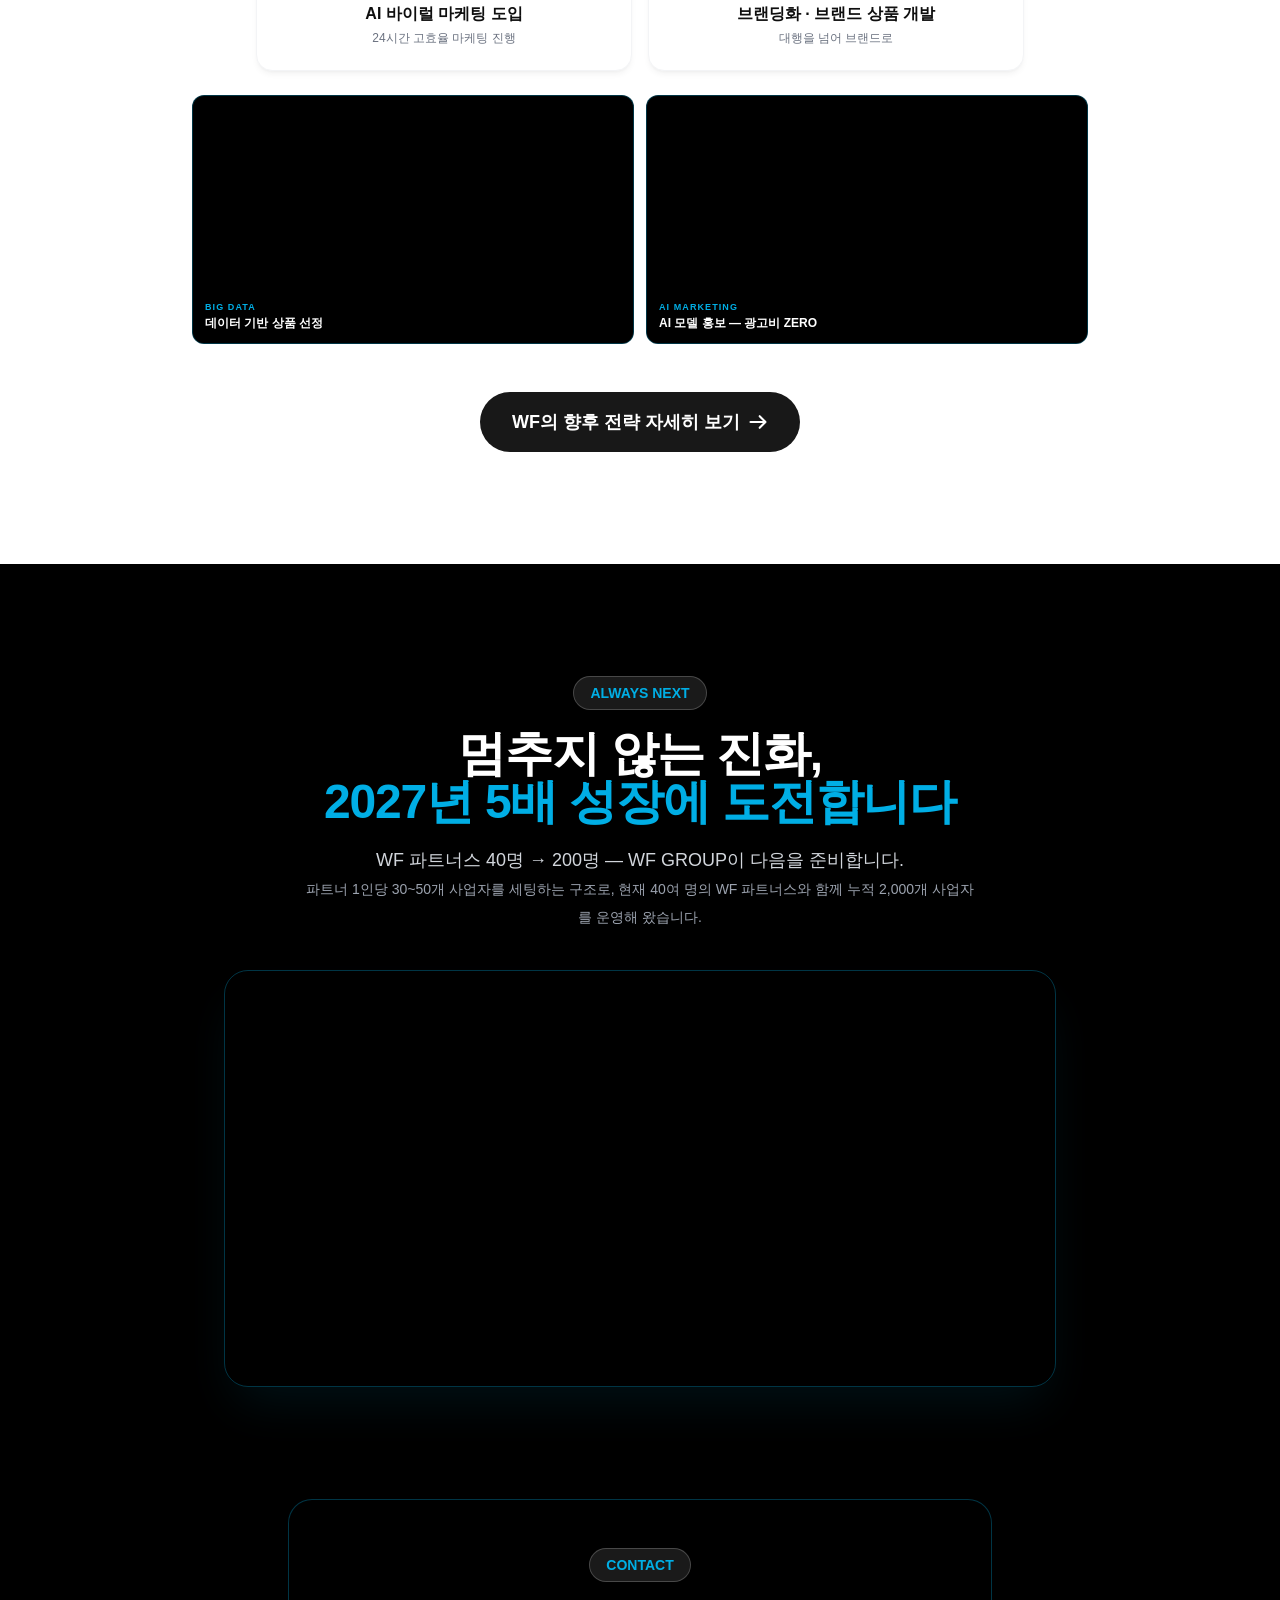
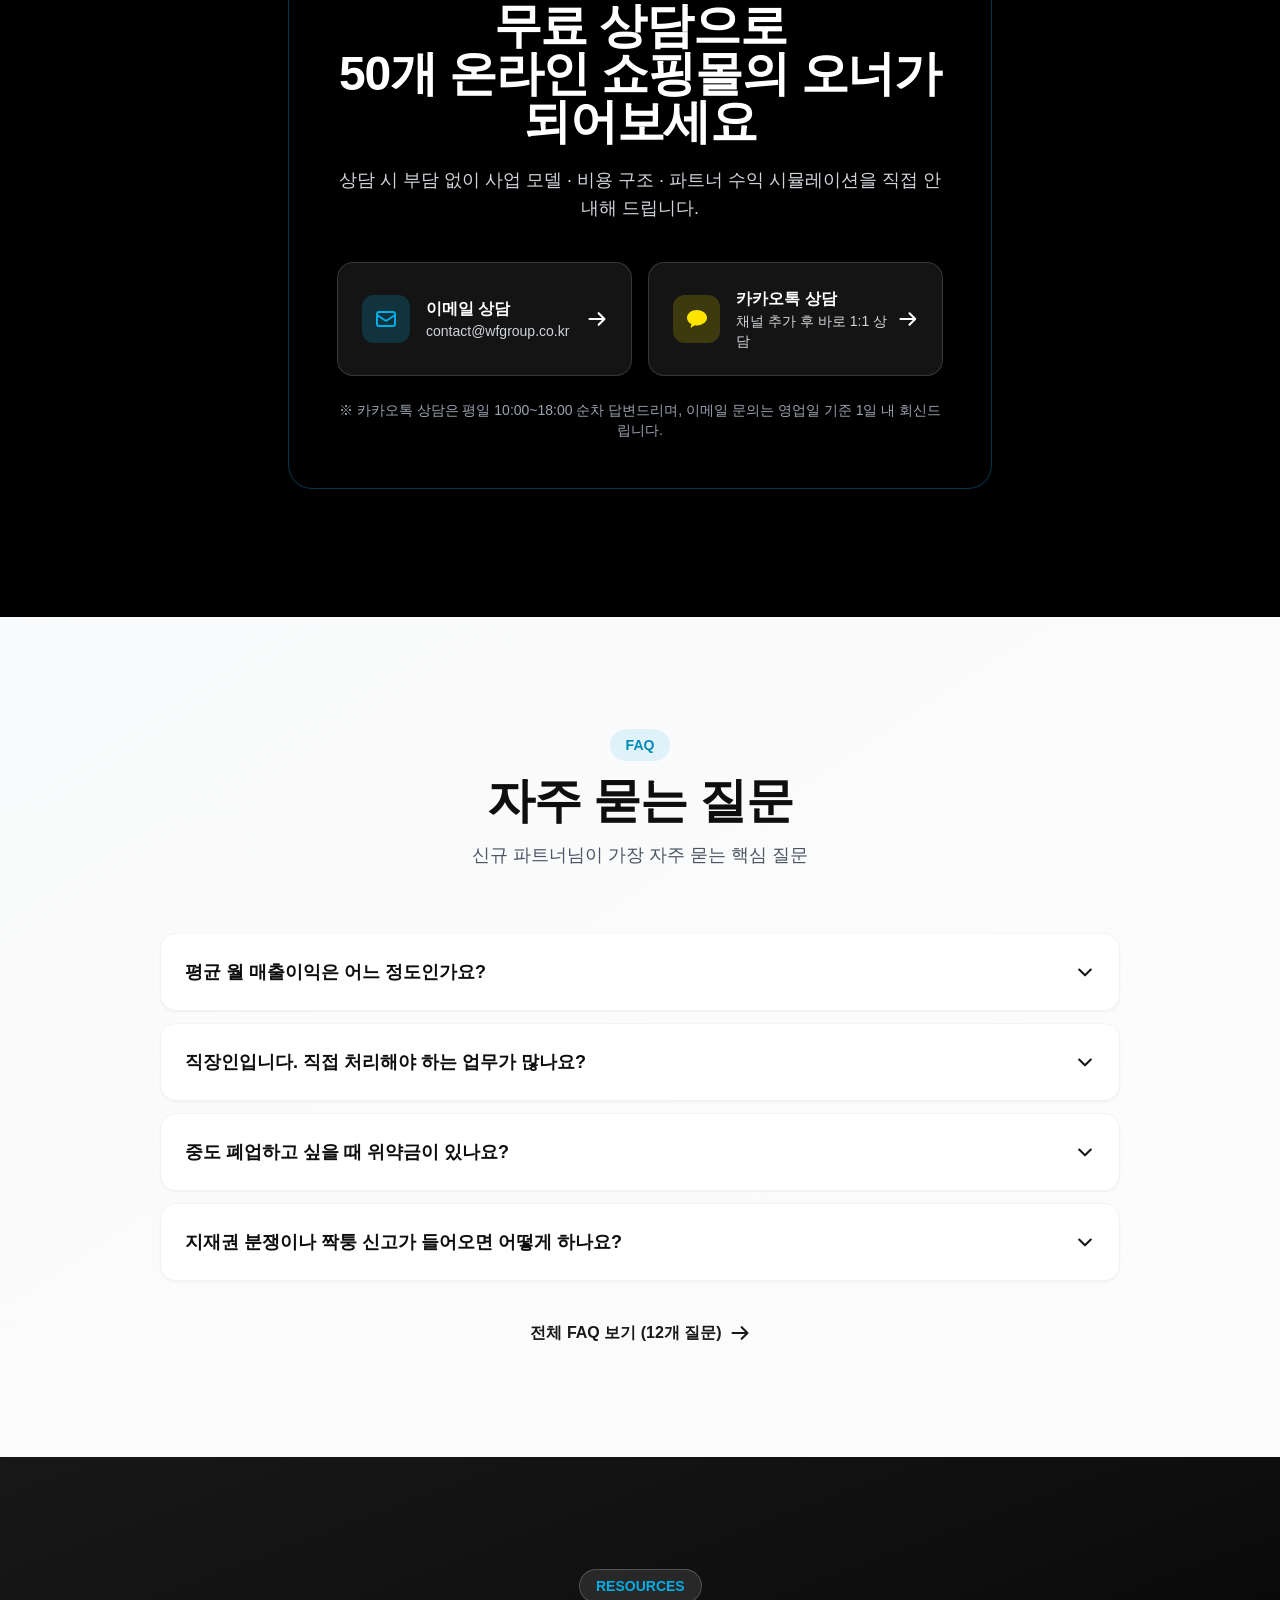
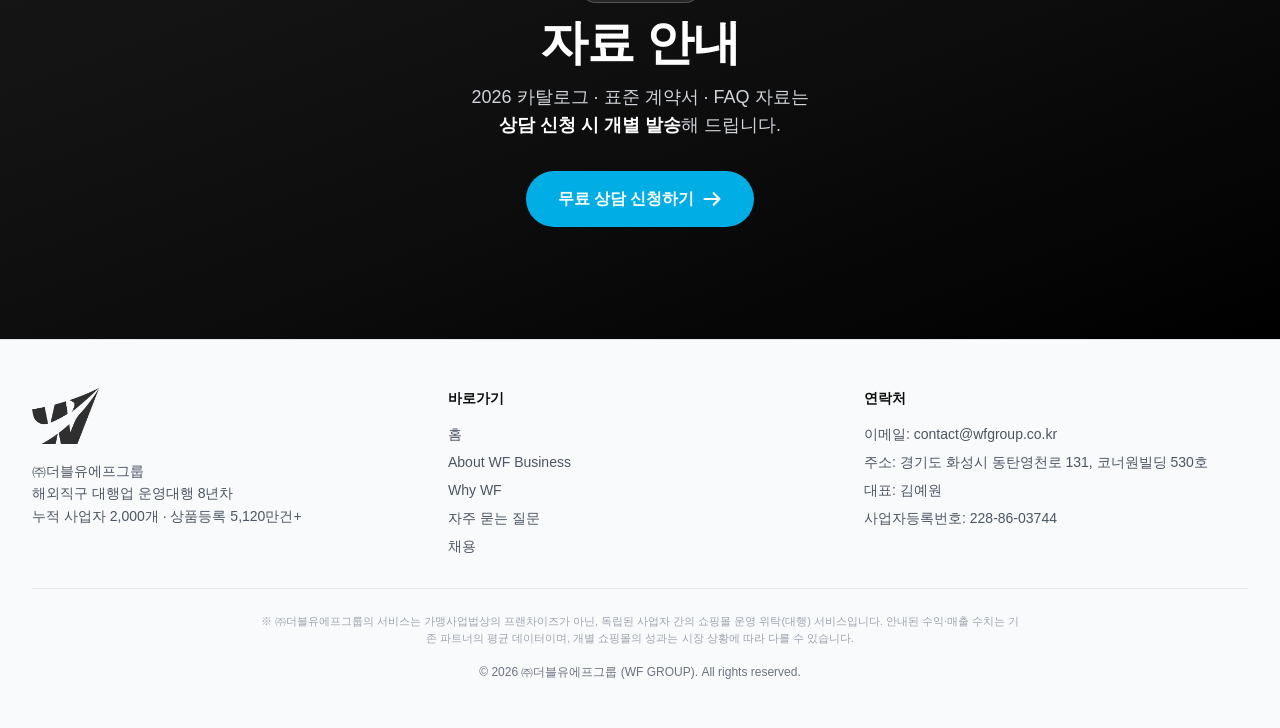
==== commit afa52ada: "카카오톡 상담 버튼: 박스는 글래스 스타일 유지, 아이콘만 카카오 옐로우 Co-Authored-By: Claude Fable 5.1 <noreply@anthropic.com> Cl" ====
--- a/index.html
+++ b/index.html
@@ -664,12 +664,12 @@
           </div>
           <svg class="w-5 h-5 group-hover:translate-x-1 transition-transform" fill="none" viewBox="0 0 24 24" stroke="currentColor" stroke-width="2.5"><path stroke-linecap="round" stroke-linejoin="round" d="M14 5l7 7m0 0l-7 7m7-7H3"/></svg>
         </a>
-        <a href="https://pf.kakao.com/_xhFxeSX" target="_blank" rel="noopener" class="group flex items-center justify-between rounded-2xl p-6 transition-all hover:-translate-y-0.5" style="background:#FEE500;box-shadow:0 10px 30px -10px rgba(254,229,0,.45)">
+        <a href="https://pf.kakao.com/_xhFxeSX" target="_blank" rel="noopener" class="group flex items-center justify-between glass hover:bg-white/15 rounded-2xl p-6 transition-all">
           <div class="flex items-center gap-4">
-            <div class="w-12 h-12 rounded-xl flex items-center justify-center" style="background:#191919"><svg class="w-6 h-6" style="color:#FEE500" fill="currentColor" viewBox="0 0 24 24"><path d="M12 3C6.477 3 2 6.477 2 10.8c0 2.75 1.78 5.16 4.47 6.55-.2.71-.71 2.56-.81 2.96-.13.5.18.49.39.36.16-.1 2.55-1.73 3.59-2.43.78.11 1.58.18 2.36.18 5.52 0 10-3.48 10-7.62S17.52 3 12 3z"/></svg></div>
-            <div><div class="font-bold" style="color:#191919">카카오톡 상담</div><div class="text-sm" style="color:#3c3c3c">채널 추가 후 바로 1:1 상담</div></div>
-          </div>
-          <svg class="w-5 h-5 group-hover:translate-x-1 transition-transform" style="color:#191919" fill="none" viewBox="0 0 24 24" stroke="currentColor" stroke-width="2.5"><path stroke-linecap="round" stroke-linejoin="round" d="M14 5l7 7m0 0l-7 7m7-7H3"/></svg>
+            <div class="w-12 h-12 rounded-xl flex items-center justify-center" style="background:rgba(254,229,0,.18)"><svg class="w-6 h-6" style="color:#FEE500" fill="currentColor" viewBox="0 0 24 24"><path d="M12 3C6.477 3 2 6.477 2 10.8c0 2.75 1.78 5.16 4.47 6.55-.2.71-.71 2.56-.81 2.96-.13.5.18.49.39.36.16-.1 2.55-1.73 3.59-2.43.78.11 1.58.18 2.36.18 5.52 0 10-3.48 10-7.62S17.52 3 12 3z"/></svg></div>
+            <div><div class="font-bold">카카오톡 상담</div><div class="text-sm text-gray-300">채널 추가 후 바로 1:1 상담</div></div>
+          </div>
+          <svg class="w-5 h-5 group-hover:translate-x-1 transition-transform" fill="none" viewBox="0 0 24 24" stroke="currentColor" stroke-width="2.5"><path stroke-linecap="round" stroke-linejoin="round" d="M14 5l7 7m0 0l-7 7m7-7H3"/></svg>
         </a>
       </div>
       <p class="text-gray-400 text-sm mt-6">※ 카카오톡 상담은 평일 10:00~18:00 순차 답변드리며, 이메일 문의는 영업일 기준 1일 내 회신드립니다.</p>
